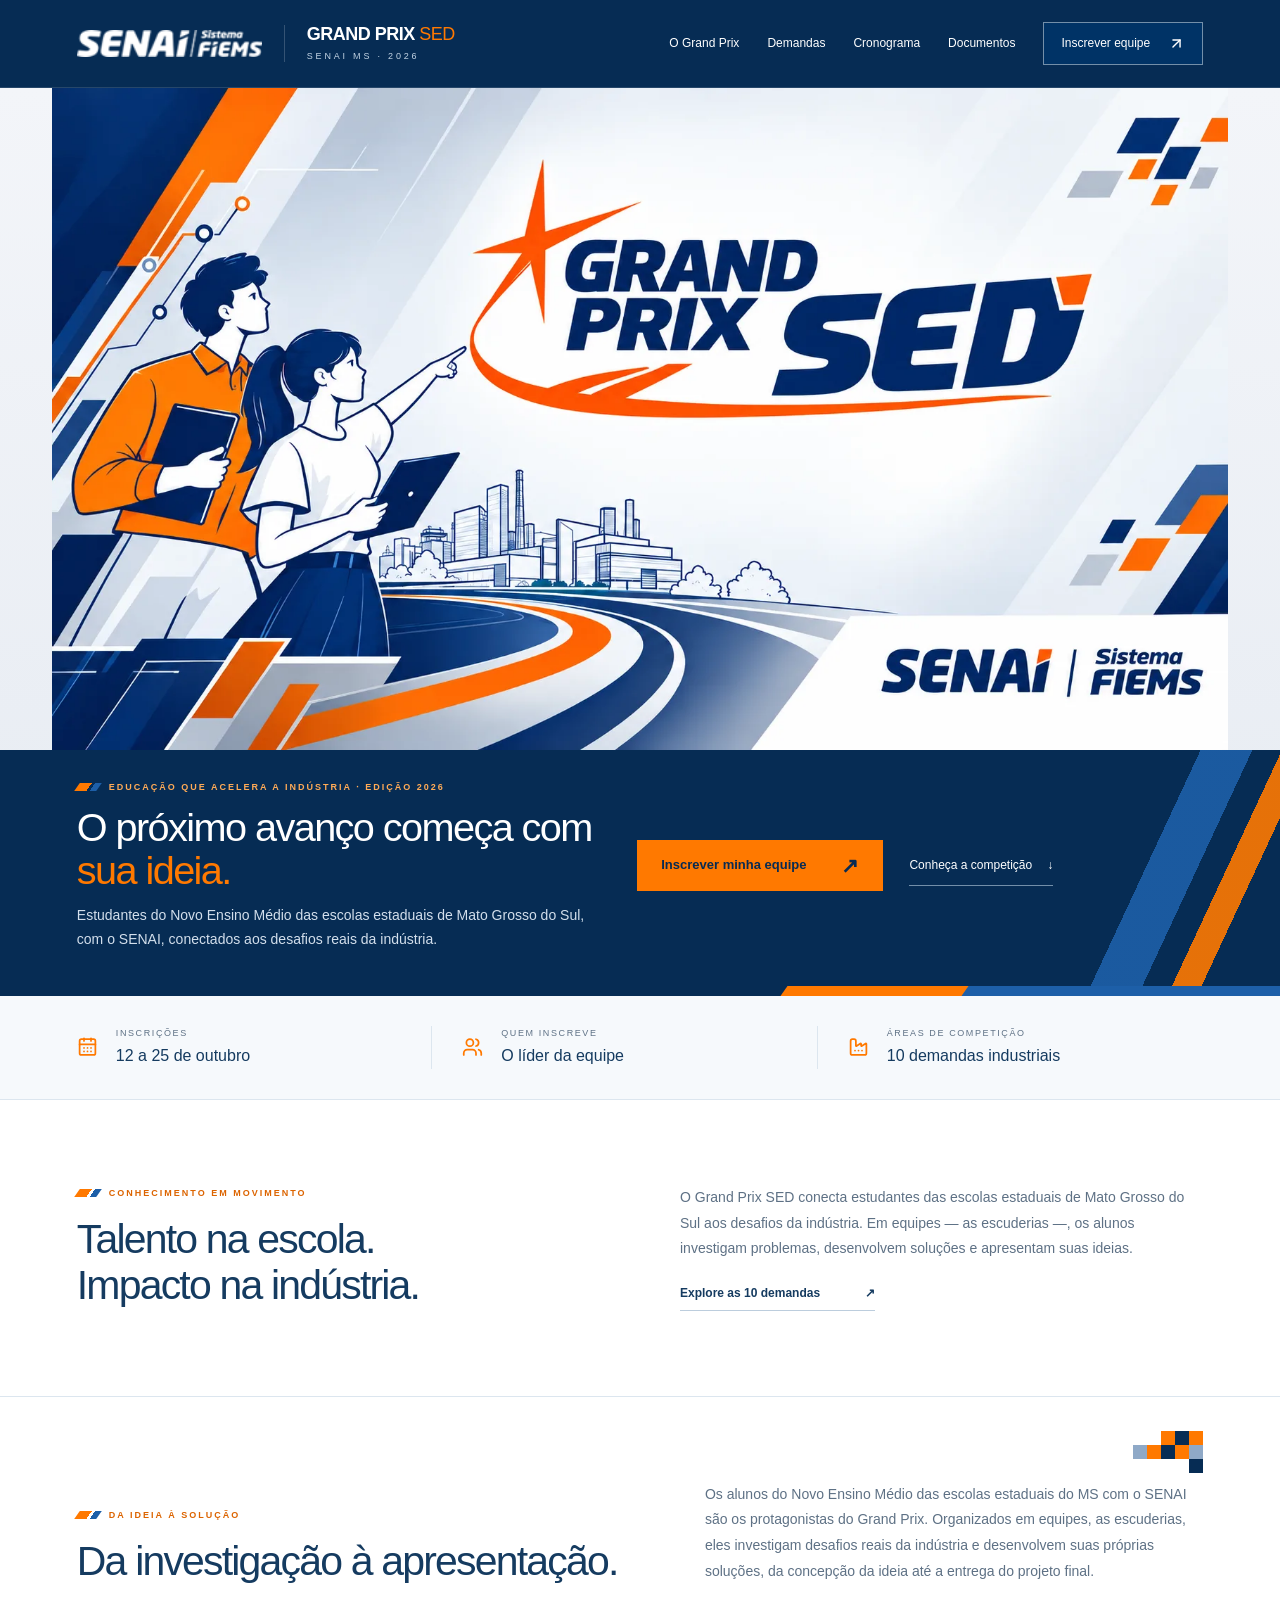
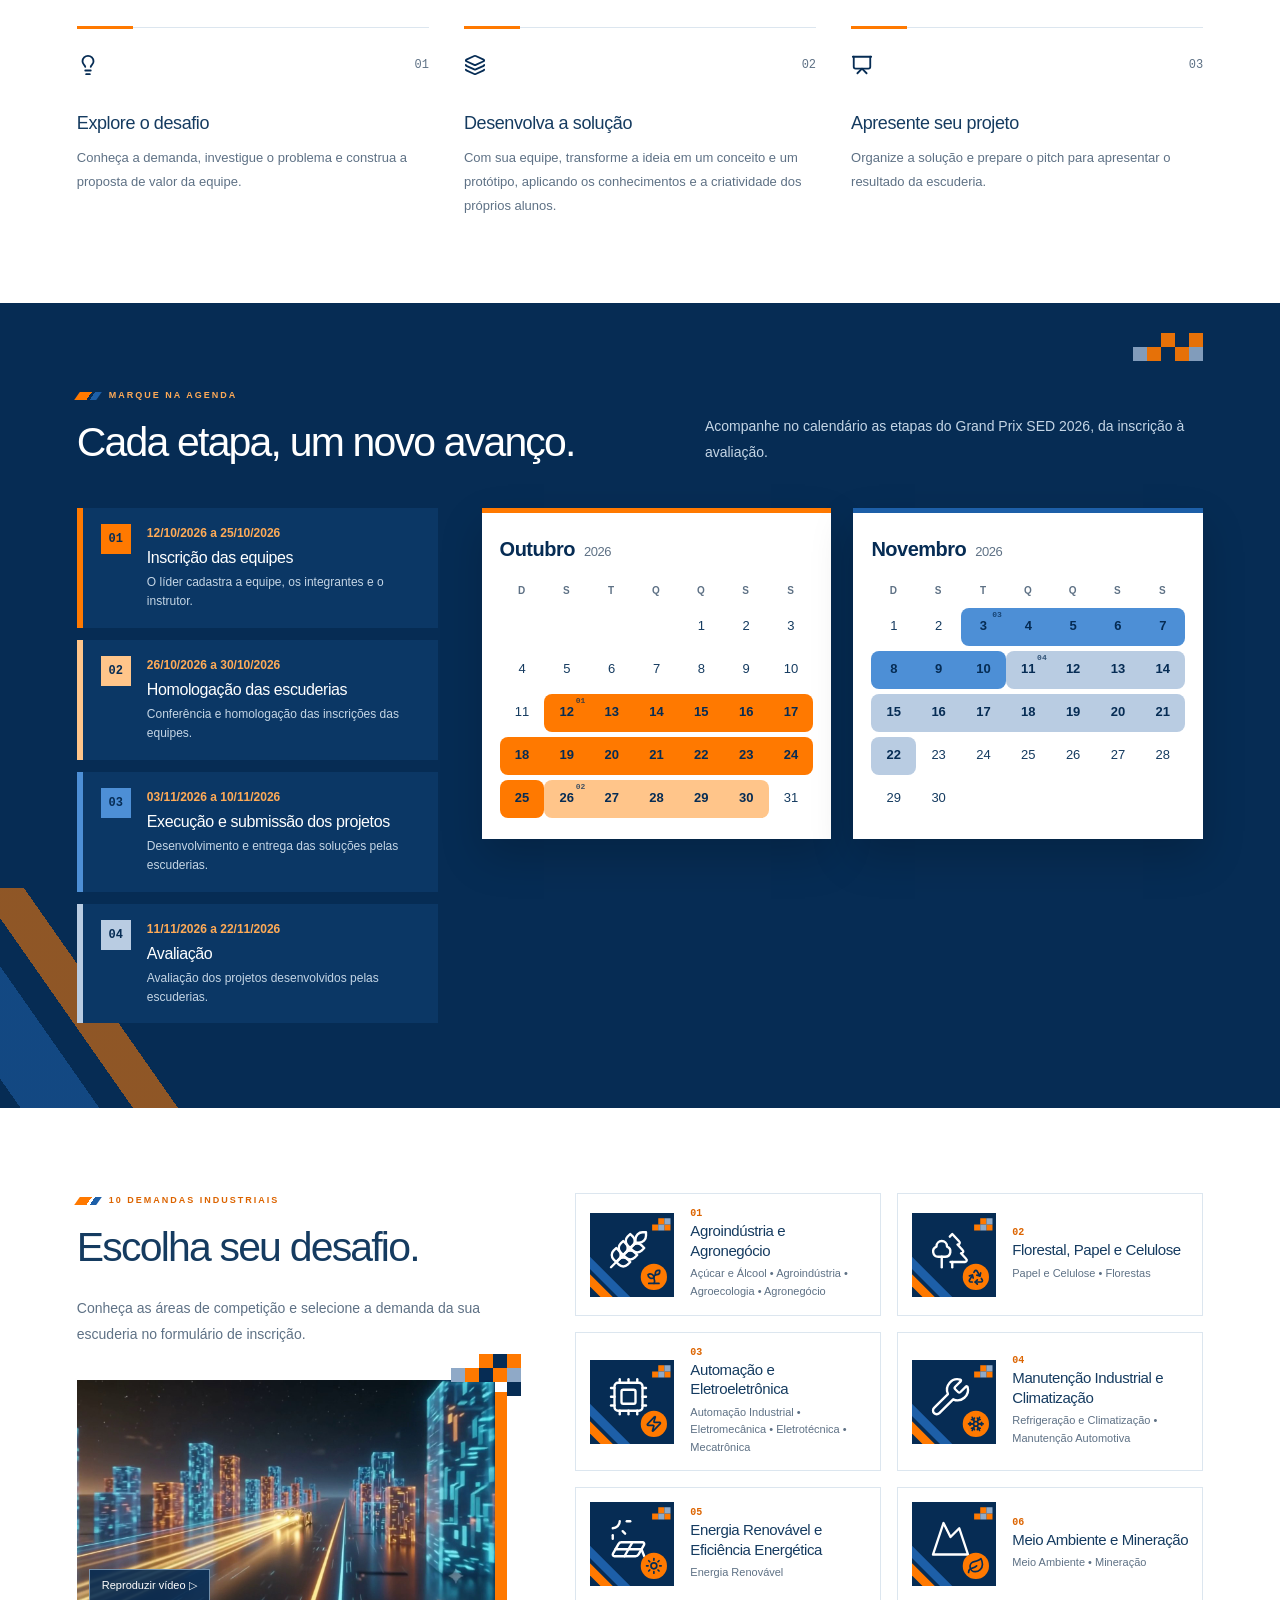
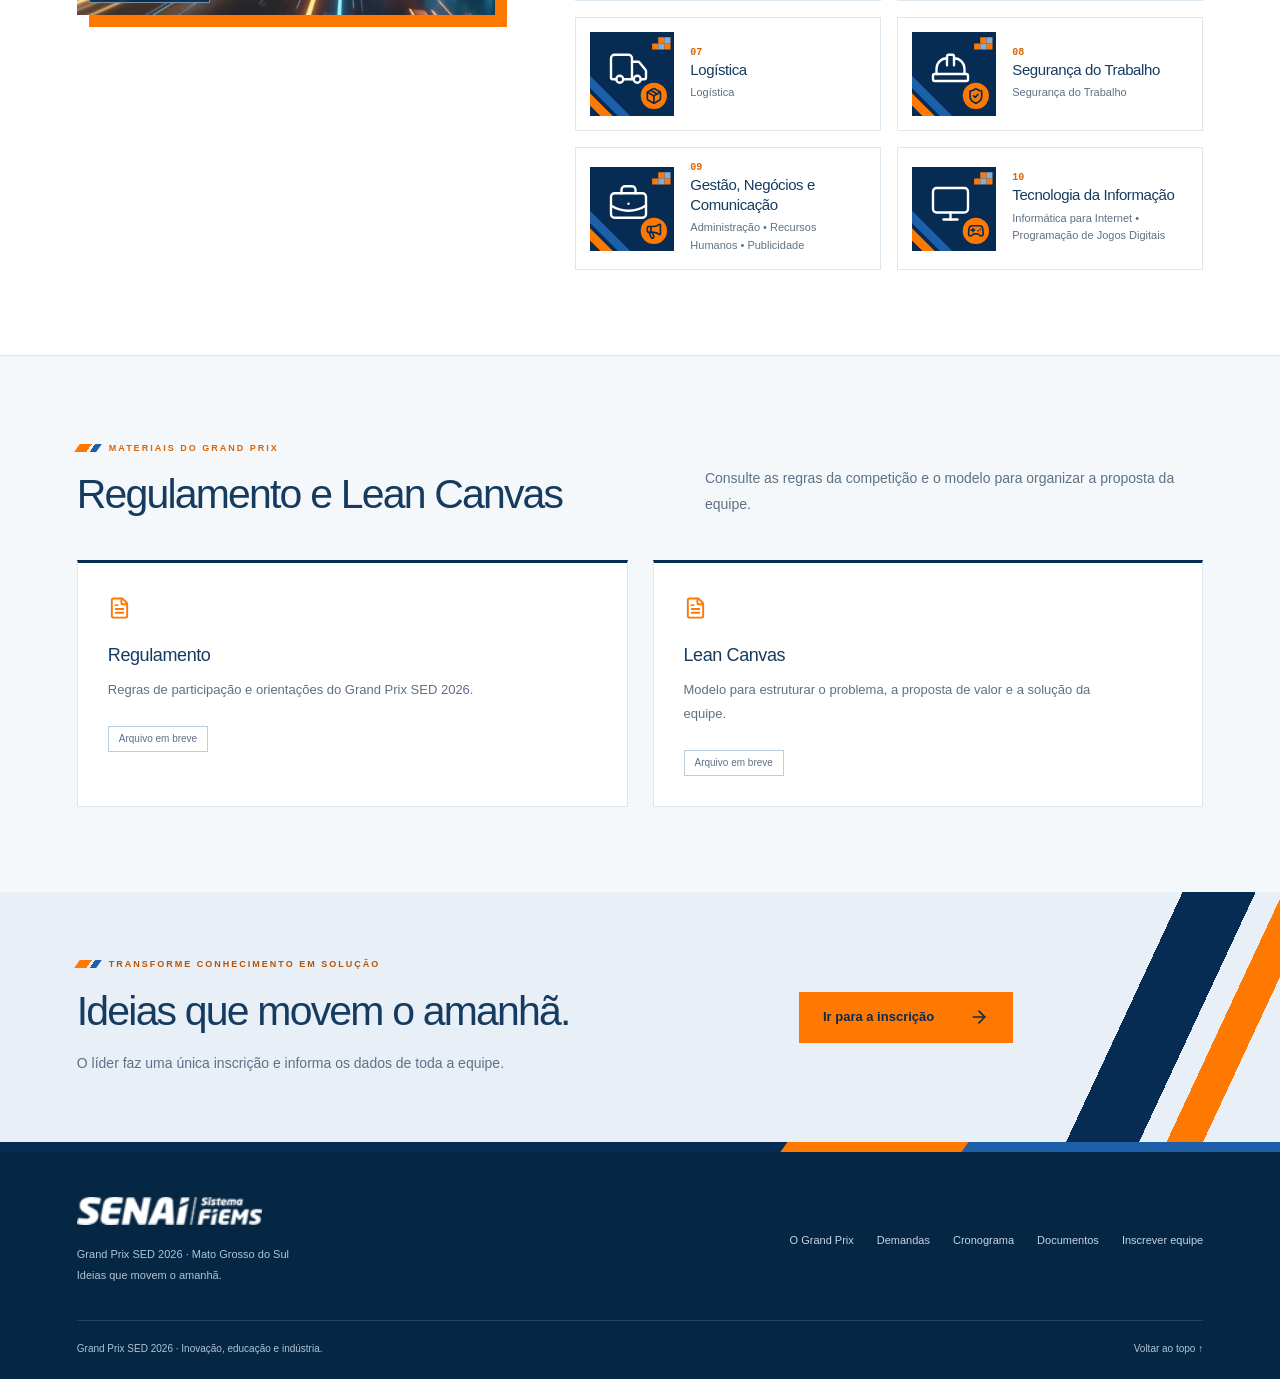
==== index.html @ 40cf5ce8 "Refactor code structure for improved readability and maintainability" ====
<!doctype html>
<html lang="pt-BR"><head><meta charset="utf-8"><meta name="viewport" content="width=device-width,initial-scale=1"><meta name="theme-color" content="#091922"><meta name="description" content="Grand Prix SED 2026: estudantes de Mato Grosso do Sul desenvolvendo soluções para 10 demandas da indústria. Conheça a competição e inscreva sua equipe."><title>Grand Prix SED 2026 | Ideias que movem a indústria</title><link rel="stylesheet" href="home.css"><link rel="icon" href="[data-uri]"></head>
<body id="inicio"><a class="skip-link" href="#conteudo">Pular para o conteúdo</a><header class="header"><div class="header-brands"><a class="institutional-logo" href="https://www.ms.senai.br/" aria-label="SENAI — Sistema FIEMS"><img class="logo-senai" src="assets/logo-senai.png" alt="SENAI — Sistema FIEMS" width="142" height="21"></a><a href="#inicio" class="brand" aria-label="Grand Prix SED — início"><svg xmlns="http://www.w3.org/2000/svg" width="28" height="28" viewBox="0 0 24 24" fill="none" stroke="currentColor" stroke-width="2" stroke-linecap="round" stroke-linejoin="round" class="lucide lucide-flag" aria-hidden="true"><path d="M4 22V4a1 1 0 0 1 .4-.8A6 6 0 0 1 8 2c3 0 5 2 7.333 2q2 0 3.067-.8A1 1 0 0 1 20 4v10a1 1 0 0 1-.4.8A6 6 0 0 1 16 16c-3 0-5-2-8-2a6 6 0 0 0-4 1.528"></path></svg><span>GRAND PRIX <b>SED</b><small>SENAI MS · 2026</small></span></a></div><button class="menu-toggle" type="button" aria-expanded="false" aria-controls="main-nav" hidden>Menu <span aria-hidden="true">☰</span></button><nav id="main-nav" aria-label="Navegação principal"><a class="active" href="#inicio">O Grand Prix</a><a class="desktop" href="#demandas">Demandas</a><a class="desktop" href="#cronograma">Cronograma</a><a class="desktop" href="#documentos">Documentos</a><a class="nav-cta" href="inscricao.html">Inscrever equipe <svg xmlns="http://www.w3.org/2000/svg" width="17" height="17" viewBox="0 0 24 24" fill="none" stroke="currentColor" stroke-width="2" stroke-linecap="round" stroke-linejoin="round" class="lucide lucide-arrow-up-right" aria-hidden="true"><path d="M7 7h10v10"></path><path d="M7 17 17 7"></path></svg></a></nav></header><main id="conteudo"><section class="hero" aria-labelledby="hero-title"><picture class="hero-art"><source type="image/webp" srcset="assets/banner-grand-prix-900.webp 900w, assets/banner-grand-prix.webp 1672w" sizes="100vw"><img src="assets/banner-grand-prix.jpg" width="1672" height="941" fetchpriority="high" alt="Grand Prix SED: dois estudantes apontam para uma pista que leva à indústria. SENAI | Sistema FIEMS."></picture><div class="hero-caption"><div><span class="eyebrow">EDUCAÇÃO QUE ACELERA A INDÚSTRIA · EDIÇÃO 2026</span><h1 id="hero-title">O próximo avanço começa com <em>sua ideia.</em></h1><p>Estudantes do Novo Ensino Médio das escolas estaduais de Mato Grosso do Sul, com o SENAI, conectados aos desafios reais da indústria.</p></div><div class="hero-actions"><a class="cta" href="inscricao.html">Inscrever minha equipe <span aria-hidden="true">↗</span></a><a class="text-link" href="#como-funciona">Conheça a competição <span aria-hidden="true">↓</span></a></div></div></section><div class="identity-stripe" aria-hidden="true"><span></span><span></span><span></span></div><div class="facts"><div><svg xmlns="http://www.w3.org/2000/svg" width="24" height="24" viewBox="0 0 24 24" fill="none" stroke="currentColor" stroke-width="2" stroke-linecap="round" stroke-linejoin="round" class="lucide lucide-calendar-days" aria-hidden="true"><path d="M8 2v3"></path><path d="M16 2v3"></path><rect x="3" y="3" width="18" height="18" rx="2"></rect><path d="M3 9h18"></path><path d="M8 13h.01"></path><path d="M12 13h.01"></path><path d="M16 13h.01"></path><path d="M8 17h.01"></path><path d="M12 17h.01"></path><path d="M16 17h.01"></path></svg><span><small>INSCRIÇÕES</small><strong>12 a 25 de outubro</strong></span></div><div><svg xmlns="http://www.w3.org/2000/svg" width="24" height="24" viewBox="0 0 24 24" fill="none" stroke="currentColor" stroke-width="2" stroke-linecap="round" stroke-linejoin="round" class="lucide lucide-users" aria-hidden="true"><path d="M16 21v-2a4 4 0 0 0-4-4H6a4 4 0 0 0-4 4v2"></path><path d="M16 3.128a4 4 0 0 1 0 7.744"></path><path d="M22 21v-2a4 4 0 0 0-3-3.87"></path><circle cx="9" cy="7" r="4"></circle></svg><span><small>QUEM INSCREVE</small><strong>O líder da equipe</strong></span></div><div><svg xmlns="http://www.w3.org/2000/svg" width="24" height="24" viewBox="0 0 24 24" fill="none" stroke="currentColor" stroke-width="2" stroke-linecap="round" stroke-linejoin="round" class="lucide lucide-factory" aria-hidden="true"><path d="M12 16h.01"></path><path d="M16 16h.01"></path><path d="M3 19a2 2 0 0 0 2 2h14a2 2 0 0 0 2-2V8.5a.5.5 0 0 0-.769-.422l-4.462 2.844A.5.5 0 0 1 15 10.5v-2a.5.5 0 0 0-.769-.422L9.77 10.922A.5.5 0 0 1 9 10.5V5a2 2 0 0 0-2-2H5a2 2 0 0 0-2 2z"></path><path d="M8 16h.01"></path></svg><span><small>ÁREAS DE COMPETIÇÃO</small><strong>10 demandas industriais</strong></span></div></div><section class="school-story" aria-labelledby="escolas-titulo"><div><span class="eyebrow">CONHECIMENTO EM MOVIMENTO</span><h2 id="escolas-titulo">Talento na escola.<br>Impacto na indústria.</h2></div><div><p>O Grand Prix SED conecta estudantes das escolas estaduais de Mato Grosso do Sul aos desafios da indústria. Em equipes — as escuderias —, os alunos investigam problemas, desenvolvem soluções e apresentam suas ideias.</p><a class="inline-link" href="#demandas">Explore as 10 demandas <span aria-hidden="true">↗</span></a></div></section><section class="section" id="como-funciona"><div class="section-heading"><div><span class="eyebrow">DA IDEIA À SOLUÇÃO</span><h2>Da investigação à apresentação.</h2></div><p>Os alunos do Novo Ensino Médio das escolas estaduais do MS com o SENAI são os protagonistas do Grand Prix. Organizados em equipes, as escuderias, eles investigam desafios reais da indústria e desenvolvem suas próprias soluções, da concepção da ideia até a entrega do projeto final.</p></div><div class="steps"><article><div class="step-top"><svg xmlns="http://www.w3.org/2000/svg" width="24" height="24" viewBox="0 0 24 24" fill="none" stroke="currentColor" stroke-width="2" stroke-linecap="round" stroke-linejoin="round" class="lucide lucide-lightbulb" aria-hidden="true"><path d="M15 14c.2-1 .7-1.7 1.5-2.5 1-.9 1.5-2.2 1.5-3.5A6 6 0 0 0 6 8c0 1 .2 2.2 1.5 3.5.7.7 1.3 1.5 1.5 2.5"></path><path d="M9 18h6"></path><path d="M10 22h4"></path></svg><span>01</span></div><h3>Explore o desafio</h3><p>Conheça a demanda, investigue o problema e construa a proposta de valor da equipe.</p></article><article><div class="step-top"><svg xmlns="http://www.w3.org/2000/svg" width="24" height="24" viewBox="0 0 24 24" fill="none" stroke="currentColor" stroke-width="2" stroke-linecap="round" stroke-linejoin="round" class="lucide lucide-layers" aria-hidden="true"><path d="M12.83 2.18a2 2 0 0 0-1.66 0L2.6 6.08a1 1 0 0 0 0 1.83l8.58 3.91a2 2 0 0 0 1.66 0l8.58-3.9a1 1 0 0 0 0-1.83z"></path><path d="M2 12a1 1 0 0 0 .58.91l8.6 3.91a2 2 0 0 0 1.65 0l8.58-3.9A1 1 0 0 0 22 12"></path><path d="M2 17a1 1 0 0 0 .58.91l8.6 3.91a2 2 0 0 0 1.65 0l8.58-3.9A1 1 0 0 0 22 17"></path></svg><span>02</span></div><h3>Desenvolva a solução</h3><p>Com sua equipe, transforme a ideia em um conceito e um protótipo, aplicando os conhecimentos e a criatividade dos próprios alunos.</p></article><article><div class="step-top"><svg xmlns="http://www.w3.org/2000/svg" width="24" height="24" viewBox="0 0 24 24" fill="none" stroke="currentColor" stroke-width="2" stroke-linecap="round" stroke-linejoin="round" class="lucide lucide-presentation" aria-hidden="true"><path d="M2 3h20"></path><path d="M21 3v11a2 2 0 0 1-2 2H5a2 2 0 0 1-2-2V3"></path><path d="m7 21 5-5 5 5"></path></svg><span>03</span></div><h3>Apresente seu projeto</h3><p>Organize a solução e prepare o pitch para apresentar o resultado da escuderia.</p></article></div></section><section class="schedule" id="cronograma"><div class="section-heading"><div><span class="eyebrow">MARQUE NA AGENDA</span><h2>Cada etapa, um novo avanço.</h2></div><p>Acompanhe no calendário as etapas do Grand Prix SED 2026, da inscrição à avaliação.</p></div><div class="calendar-layout"><ol class="stage-list"><li class="s1"><span class="stage-number">01</span><div><span class="date"><time datetime="2026-10-12">12/10/2026</time> a <time datetime="2026-10-25">25/10/2026</time></span><h3>Inscrição das equipes</h3><p>O líder cadastra a equipe, os integrantes e o instrutor.</p></div></li><li class="s2"><span class="stage-number">02</span><div><span class="date"><time datetime="2026-10-26">26/10/2026</time> a <time datetime="2026-10-30">30/10/2026</time></span><h3>Homologação das escuderias</h3><p>Conferência e homologação das inscrições das equipes.</p></div></li><li class="s3"><span class="stage-number">03</span><div><span class="date"><time datetime="2026-11-03">03/11/2026</time> a <time datetime="2026-11-10">10/11/2026</time></span><h3>Execução e submissão dos projetos</h3><p>Desenvolvimento e entrega das soluções pelas escuderias.</p></div></li><li class="s4"><span class="stage-number">04</span><div><span class="date"><time datetime="2026-11-11">11/11/2026</time> a <time datetime="2026-11-22">22/11/2026</time></span><h3>Avaliação</h3><p>Avaliação dos projetos desenvolvidos pelas escuderias.</p></div></li></ol><div class="calendar-months" aria-hidden="true"><figure class="month"><figcaption>Outubro <small>2026</small></figcaption><table><thead><tr><th>D</th><th>S</th><th>T</th><th>Q</th><th>Q</th><th>S</th><th>S</th></tr></thead><tbody><tr><td></td><td></td><td></td><td></td><td><span>1</span></td><td><span>2</span></td><td><span>3</span></td></tr><tr><td><span>4</span></td><td><span>5</span></td><td><span>6</span></td><td><span>7</span></td><td><span>8</span></td><td><span>9</span></td><td><span>10</span></td></tr><tr><td><span>11</span></td><td class="s1 is-start"><span>12</span><i>01</i></td><td class="s1"><span>13</span></td><td class="s1"><span>14</span></td><td class="s1"><span>15</span></td><td class="s1"><span>16</span></td><td class="s1 is-end"><span>17</span></td></tr><tr><td class="s1 is-start"><span>18</span></td><td class="s1"><span>19</span></td><td class="s1"><span>20</span></td><td class="s1"><span>21</span></td><td class="s1"><span>22</span></td><td class="s1"><span>23</span></td><td class="s1 is-end"><span>24</span></td></tr><tr><td class="s1 is-start is-end"><span>25</span></td><td class="s2 is-start"><span>26</span><i>02</i></td><td class="s2"><span>27</span></td><td class="s2"><span>28</span></td><td class="s2"><span>29</span></td><td class="s2 is-end"><span>30</span></td><td><span>31</span></td></tr></tbody></table></figure><figure class="month"><figcaption>Novembro <small>2026</small></figcaption><table><thead><tr><th>D</th><th>S</th><th>T</th><th>Q</th><th>Q</th><th>S</th><th>S</th></tr></thead><tbody><tr><td><span>1</span></td><td><span>2</span></td><td class="s3 is-start"><span>3</span><i>03</i></td><td class="s3"><span>4</span></td><td class="s3"><span>5</span></td><td class="s3"><span>6</span></td><td class="s3 is-end"><span>7</span></td></tr><tr><td class="s3 is-start"><span>8</span></td><td class="s3"><span>9</span></td><td class="s3 is-end"><span>10</span></td><td class="s4 is-start"><span>11</span><i>04</i></td><td class="s4"><span>12</span></td><td class="s4"><span>13</span></td><td class="s4 is-end"><span>14</span></td></tr><tr><td class="s4 is-start"><span>15</span></td><td class="s4"><span>16</span></td><td class="s4"><span>17</span></td><td class="s4"><span>18</span></td><td class="s4"><span>19</span></td><td class="s4"><span>20</span></td><td class="s4 is-end"><span>21</span></td></tr><tr><td class="s4 is-start is-end"><span>22</span></td><td><span>23</span></td><td><span>24</span></td><td><span>25</span></td><td><span>26</span></td><td><span>27</span></td><td><span>28</span></td></tr><tr><td><span>29</span></td><td><span>30</span></td><td></td><td></td><td></td><td></td><td></td></tr></tbody></table></figure></div></div></section><section class="section units demands" id="demandas"><div class="demands-intro"><span class="eyebrow">10 DEMANDAS INDUSTRIAIS</span><h2>Escolha seu desafio.</h2><p>Conheça as áreas de competição e selecione a demanda da sua escuderia no formulário de inscrição.</p><figure class="gp-video"><video id="gp-video" muted loop playsinline preload="none" poster="assets/abertura-poster.jpg" aria-label="Vídeo de abertura do Grand Prix SED 2026, sem áudio"><source data-src="assets/abertura-grand-prix.mp4" type="video/mp4"></video><button id="video-toggle" type="button" hidden>Reproduzir vídeo</button></figure></div><ol><li><svg class="area-art" viewBox="0 0 96 96" aria-hidden="true" focusable="false"><rect width="96" height="96" fill="#062c54"/><path d="M0 50 46 96H32L0 64Z" fill="#1d5fa8"/><path d="M0 70 26 96H12L0 84Z" fill="#ff7900"/><path d="M78 6h7v7h-7zM85 13h7v7h-7zM71 13h7v7h-7z" fill="#ff7900"/><path d="M85 6h7v7h-7zM78 13h7v7h-7z" fill="#8fa9c7"/><g transform="translate(20 18) scale(2)" fill="none" stroke="#fff" stroke-width="1.35" stroke-linecap="round" stroke-linejoin="round"><path d="M2 22 16 8"/><path d="M3.47 12.53 5 11l1.53 1.53a3.5 3.5 0 0 1 0 4.94L5 19l-1.53-1.53a3.5 3.5 0 0 1 0-4.94Z"/><path d="M7.47 8.53 9 7l1.53 1.53a3.5 3.5 0 0 1 0 4.94L9 15l-1.53-1.53a3.5 3.5 0 0 1 0-4.94Z"/><path d="M11.47 4.53 13 3l1.53 1.53a3.5 3.5 0 0 1 0 4.94L13 11l-1.53-1.53a3.5 3.5 0 0 1 0-4.94Z"/><path d="M20 2h2v2a4 4 0 0 1-4 4h-2V6a4 4 0 0 1 4-4Z"/><path d="M11.47 17.47 13 19l-1.53 1.53a3.5 3.5 0 0 1-4.94 0L5 19l1.53-1.53a3.5 3.5 0 0 1 4.94 0Z"/><path d="M15.47 13.47 17 15l-1.53 1.53a3.5 3.5 0 0 1-4.94 0L9 15l1.53-1.53a3.5 3.5 0 0 1 4.94 0Z"/><path d="M19.47 9.47 21 11l-1.53 1.53a3.5 3.5 0 0 1-4.94 0L13 11l1.53-1.53a3.5 3.5 0 0 1 4.94 0Z"/></g><circle cx="73" cy="73" r="15" fill="#ff7900"/><g transform="translate(63 63) scale(.8333)" fill="none" stroke="#062c54" stroke-width="2.3" stroke-linecap="round" stroke-linejoin="round"><path d="M14 9.536V7a4 4 0 0 1 4-4h1.5a.5.5 0 0 1 .5.5V5a4 4 0 0 1-4 4 4 4 0 0 0-4 4c0 2 1 3 1 5a5 5 0 0 1-1 3"/><path d="M4 9a5 5 0 0 1 8 4 5 5 0 0 1-8-4"/><path d="M5 21h14"/></g></svg><div><span class="area-number">01</span><h3>Agroindústria e Agronegócio</h3><p>Açúcar e Álcool • Agroindústria • Agroecologia • Agronegócio</p></div></li><li><svg class="area-art" viewBox="0 0 96 96" aria-hidden="true" focusable="false"><rect width="96" height="96" fill="#062c54"/><path d="M0 50 46 96H32L0 64Z" fill="#1d5fa8"/><path d="M0 70 26 96H12L0 84Z" fill="#ff7900"/><path d="M78 6h7v7h-7zM85 13h7v7h-7zM71 13h7v7h-7z" fill="#ff7900"/><path d="M85 6h7v7h-7zM78 13h7v7h-7z" fill="#8fa9c7"/><g transform="translate(20 18) scale(2)" fill="none" stroke="#fff" stroke-width="1.35" stroke-linecap="round" stroke-linejoin="round"><path d="M10 10v.2A3 3 0 0 1 8.9 16H5a3 3 0 0 1-1-5.8V10a3 3 0 0 1 6 0Z"/><path d="M7 16v6"/><path d="M13 19v3"/><path d="M12 19h8.3a1 1 0 0 0 .7-1.7L18 14h.3a1 1 0 0 0 .7-1.7L16 9h.2a1 1 0 0 0 .8-1.7L13 3l-1.4 1.5"/></g><circle cx="73" cy="73" r="15" fill="#ff7900"/><g transform="translate(63 63) scale(.8333)" fill="none" stroke="#062c54" stroke-width="2.3" stroke-linecap="round" stroke-linejoin="round"><path d="M7 19H4.815a1.83 1.83 0 0 1-1.57-.881 1.785 1.785 0 0 1-.004-1.784L7.196 9.5"/><path d="M11 19h8.203a1.83 1.83 0 0 0 1.556-.89 1.784 1.784 0 0 0 0-1.775l-1.226-2.12"/><path d="m14 16-3 3 3 3"/><path d="M8.293 13.596 7.196 9.5 3.1 10.598"/><path d="m9.344 5.811 1.093-1.892A1.83 1.83 0 0 1 11.985 3a1.784 1.784 0 0 1 1.546.888l3.943 6.843"/><path d="m13.378 9.633 4.096 1.098 1.097-4.096"/></g></svg><div><span class="area-number">02</span><h3>Florestal, Papel e Celulose</h3><p>Papel e Celulose • Florestas</p></div></li><li><svg class="area-art" viewBox="0 0 96 96" aria-hidden="true" focusable="false"><rect width="96" height="96" fill="#062c54"/><path d="M0 50 46 96H32L0 64Z" fill="#1d5fa8"/><path d="M0 70 26 96H12L0 84Z" fill="#ff7900"/><path d="M78 6h7v7h-7zM85 13h7v7h-7zM71 13h7v7h-7z" fill="#ff7900"/><path d="M85 6h7v7h-7zM78 13h7v7h-7z" fill="#8fa9c7"/><g transform="translate(20 18) scale(2)" fill="none" stroke="#fff" stroke-width="1.35" stroke-linecap="round" stroke-linejoin="round"><path d="M12 20v2"/><path d="M12 2v2"/><path d="M17 20v2"/><path d="M17 2v2"/><path d="M2 12h2"/><path d="M2 17h2"/><path d="M2 7h2"/><path d="M20 12h2"/><path d="M20 17h2"/><path d="M20 7h2"/><path d="M7 20v2"/><path d="M7 2v2"/><rect x="4" y="4" width="16" height="16" rx="2"/><rect x="8" y="8" width="8" height="8" rx="1"/></g><circle cx="73" cy="73" r="15" fill="#ff7900"/><g transform="translate(63 63) scale(.8333)" fill="none" stroke="#062c54" stroke-width="2.3" stroke-linecap="round" stroke-linejoin="round"><path d="M4 14a1 1 0 0 1-.78-1.63l9.9-10.2a.5.5 0 0 1 .86.46l-1.92 6.02A1 1 0 0 0 13 10h7a1 1 0 0 1 .78 1.63l-9.9 10.2a.5.5 0 0 1-.86-.46l1.92-6.02A1 1 0 0 0 11 14z"/></g></svg><div><span class="area-number">03</span><h3>Automação e Eletroeletrônica</h3><p>Automação Industrial • Eletromecânica • Eletrotécnica • Mecatrônica</p></div></li><li><svg class="area-art" viewBox="0 0 96 96" aria-hidden="true" focusable="false"><rect width="96" height="96" fill="#062c54"/><path d="M0 50 46 96H32L0 64Z" fill="#1d5fa8"/><path d="M0 70 26 96H12L0 84Z" fill="#ff7900"/><path d="M78 6h7v7h-7zM85 13h7v7h-7zM71 13h7v7h-7z" fill="#ff7900"/><path d="M85 6h7v7h-7zM78 13h7v7h-7z" fill="#8fa9c7"/><g transform="translate(20 18) scale(2)" fill="none" stroke="#fff" stroke-width="1.35" stroke-linecap="round" stroke-linejoin="round"><path d="M14.7 6.3a1 1 0 0 0 0 1.4l1.6 1.6a1 1 0 0 0 1.4 0l3.106-3.105c.32-.322.863-.22.983.218a6 6 0 0 1-8.259 7.057l-7.91 7.91a1 1 0 0 1-2.999-3l7.91-7.91a6 6 0 0 1 7.057-8.259c.438.12.54.662.219.984z"/></g><circle cx="73" cy="73" r="15" fill="#ff7900"/><g transform="translate(63 63) scale(.8333)" fill="none" stroke="#062c54" stroke-width="2.3" stroke-linecap="round" stroke-linejoin="round"><path d="m10 20-1.25-2.5L6 18"/><path d="M10 4 8.75 6.5 6 6"/><path d="m14 20 1.25-2.5L18 18"/><path d="m14 4 1.25 2.5L18 6"/><path d="m17 21-3-6h-4"/><path d="m17 3-3 6 1.5 3"/><path d="M2 12h6.5L10 9"/><path d="m20 10-1.5 2 1.5 2"/><path d="M22 12h-6.5L14 15"/><path d="m4 10 1.5 2L4 14"/><path d="m7 21 3-6-1.5-3"/><path d="m7 3 3 6h4"/></g></svg><div><span class="area-number">04</span><h3>Manutenção Industrial e Climatização</h3><p>Refrigeração e Climatização • Manutenção Automotiva</p></div></li><li><svg class="area-art" viewBox="0 0 96 96" aria-hidden="true" focusable="false"><rect width="96" height="96" fill="#062c54"/><path d="M0 50 46 96H32L0 64Z" fill="#1d5fa8"/><path d="M0 70 26 96H12L0 84Z" fill="#ff7900"/><path d="M78 6h7v7h-7zM85 13h7v7h-7zM71 13h7v7h-7z" fill="#ff7900"/><path d="M85 6h7v7h-7zM78 13h7v7h-7z" fill="#8fa9c7"/><g transform="translate(20 18) scale(2)" fill="none" stroke="#fff" stroke-width="1.35" stroke-linecap="round" stroke-linejoin="round"><path d="M11 2h2"/><path d="m14.28 14-4.56 8"/><path d="m21 22-1.558-4H4.558"/><path d="M3 10v2"/><path d="M6.245 15.04A2 2 0 0 1 8 14h12a1 1 0 0 1 .864 1.505l-3.11 5.457A2 2 0 0 1 16 22H4a1 1 0 0 1-.863-1.506z"/><path d="M7 2a4 4 0 0 1-4 4"/><path d="m8.66 7.66 1.41 1.41"/></g><circle cx="73" cy="73" r="15" fill="#ff7900"/><g transform="translate(63 63) scale(.8333)" fill="none" stroke="#062c54" stroke-width="2.3" stroke-linecap="round" stroke-linejoin="round"><circle cx="12" cy="12" r="4"/><path d="M12 2v2"/><path d="M12 20v2"/><path d="m4.93 4.93 1.41 1.41"/><path d="m17.66 17.66 1.41 1.41"/><path d="M2 12h2"/><path d="M20 12h2"/><path d="m6.34 17.66-1.41 1.41"/><path d="m19.07 4.93-1.41 1.41"/></g></svg><div><span class="area-number">05</span><h3>Energia Renovável e Eficiência Energética</h3><p>Energia Renovável</p></div></li><li><svg class="area-art" viewBox="0 0 96 96" aria-hidden="true" focusable="false"><rect width="96" height="96" fill="#062c54"/><path d="M0 50 46 96H32L0 64Z" fill="#1d5fa8"/><path d="M0 70 26 96H12L0 84Z" fill="#ff7900"/><path d="M78 6h7v7h-7zM85 13h7v7h-7zM71 13h7v7h-7z" fill="#ff7900"/><path d="M85 6h7v7h-7zM78 13h7v7h-7z" fill="#8fa9c7"/><g transform="translate(20 18) scale(2)" fill="none" stroke="#fff" stroke-width="1.35" stroke-linecap="round" stroke-linejoin="round"><path d="m8 3 4 8 5-5 5 15H2L8 3z"/></g><circle cx="73" cy="73" r="15" fill="#ff7900"/><g transform="translate(63 63) scale(.8333)" fill="none" stroke="#062c54" stroke-width="2.3" stroke-linecap="round" stroke-linejoin="round"><path d="M11 20A7 7 0 0 1 9.8 6.1C15.5 5 17 4.48 19 2c1 2 2 4.18 2 8 0 5.5-4.78 10-10 10Z"/><path d="M2 21c0-3 1.85-5.36 5.08-6C9.5 14.52 12 13 13 12"/></g></svg><div><span class="area-number">06</span><h3>Meio Ambiente e Mineração</h3><p>Meio Ambiente • Mineração</p></div></li><li><svg class="area-art" viewBox="0 0 96 96" aria-hidden="true" focusable="false"><rect width="96" height="96" fill="#062c54"/><path d="M0 50 46 96H32L0 64Z" fill="#1d5fa8"/><path d="M0 70 26 96H12L0 84Z" fill="#ff7900"/><path d="M78 6h7v7h-7zM85 13h7v7h-7zM71 13h7v7h-7z" fill="#ff7900"/><path d="M85 6h7v7h-7zM78 13h7v7h-7z" fill="#8fa9c7"/><g transform="translate(20 18) scale(2)" fill="none" stroke="#fff" stroke-width="1.35" stroke-linecap="round" stroke-linejoin="round"><path d="M14 18V6a2 2 0 0 0-2-2H4a2 2 0 0 0-2 2v11a1 1 0 0 0 1 1h2"/><path d="M15 18H9"/><path d="M19 18h2a1 1 0 0 0 1-1v-3.65a1 1 0 0 0-.22-.624l-3.48-4.35A1 1 0 0 0 17.52 8H14"/><circle cx="17" cy="18" r="2"/><circle cx="7" cy="18" r="2"/></g><circle cx="73" cy="73" r="15" fill="#ff7900"/><g transform="translate(63 63) scale(.8333)" fill="none" stroke="#062c54" stroke-width="2.3" stroke-linecap="round" stroke-linejoin="round"><path d="M11 21.73a2 2 0 0 0 2 0l7-4A2 2 0 0 0 21 16V8a2 2 0 0 0-1-1.73l-7-4a2 2 0 0 0-2 0l-7 4A2 2 0 0 0 3 8v8a2 2 0 0 0 1 1.73z"/><path d="M12 22V12"/><polyline points="3.29 7 12 12 20.71 7"/><path d="m7.5 4.27 9 5.15"/></g></svg><div><span class="area-number">07</span><h3>Logística</h3><p>Logística</p></div></li><li><svg class="area-art" viewBox="0 0 96 96" aria-hidden="true" focusable="false"><rect width="96" height="96" fill="#062c54"/><path d="M0 50 46 96H32L0 64Z" fill="#1d5fa8"/><path d="M0 70 26 96H12L0 84Z" fill="#ff7900"/><path d="M78 6h7v7h-7zM85 13h7v7h-7zM71 13h7v7h-7z" fill="#ff7900"/><path d="M85 6h7v7h-7zM78 13h7v7h-7z" fill="#8fa9c7"/><g transform="translate(20 18) scale(2)" fill="none" stroke="#fff" stroke-width="1.35" stroke-linecap="round" stroke-linejoin="round"><path d="M10 10V5a1 1 0 0 1 1-1h2a1 1 0 0 1 1 1v5"/><path d="M14 6a6 6 0 0 1 6 6v3"/><path d="M4 15v-3a6 6 0 0 1 6-6"/><rect x="2" y="15" width="20" height="4" rx="1"/></g><circle cx="73" cy="73" r="15" fill="#ff7900"/><g transform="translate(63 63) scale(.8333)" fill="none" stroke="#062c54" stroke-width="2.3" stroke-linecap="round" stroke-linejoin="round"><path d="M20 13c0 5-3.5 7.5-7.66 8.95a1 1 0 0 1-.67-.01C7.5 20.5 4 18 4 13V6a1 1 0 0 1 1-1c2 0 4.5-1.2 6.24-2.72a1.17 1.17 0 0 1 1.52 0C14.51 3.81 17 5 19 5a1 1 0 0 1 1 1z"/><path d="m9 12 2 2 4-4"/></g></svg><div><span class="area-number">08</span><h3>Segurança do Trabalho</h3><p>Segurança do Trabalho</p></div></li><li><svg class="area-art" viewBox="0 0 96 96" aria-hidden="true" focusable="false"><rect width="96" height="96" fill="#062c54"/><path d="M0 50 46 96H32L0 64Z" fill="#1d5fa8"/><path d="M0 70 26 96H12L0 84Z" fill="#ff7900"/><path d="M78 6h7v7h-7zM85 13h7v7h-7zM71 13h7v7h-7z" fill="#ff7900"/><path d="M85 6h7v7h-7zM78 13h7v7h-7z" fill="#8fa9c7"/><g transform="translate(20 18) scale(2)" fill="none" stroke="#fff" stroke-width="1.35" stroke-linecap="round" stroke-linejoin="round"><path d="M12 12h.01"/><path d="M16 6V4a2 2 0 0 0-2-2h-4a2 2 0 0 0-2 2v2"/><path d="M22 13a18.15 18.15 0 0 1-20 0"/><rect width="20" height="14" x="2" y="6" rx="2"/></g><circle cx="73" cy="73" r="15" fill="#ff7900"/><g transform="translate(63 63) scale(.8333)" fill="none" stroke="#062c54" stroke-width="2.3" stroke-linecap="round" stroke-linejoin="round"><path d="M11 6a13 13 0 0 0 8.4-2.8A1 1 0 0 1 21 4v12a1 1 0 0 1-1.6.8A13 13 0 0 0 11 14H5a2 2 0 0 1-2-2V8a2 2 0 0 1 2-2z"/><path d="M6 14a12 12 0 0 0 2.4 7.2 2 2 0 0 0 3.2-2.4A8 8 0 0 1 10 14"/><path d="M8 6v8"/></g></svg><div><span class="area-number">09</span><h3>Gestão, Negócios e Comunicação</h3><p>Administração • Recursos Humanos • Publicidade</p></div></li><li><svg class="area-art" viewBox="0 0 96 96" aria-hidden="true" focusable="false"><rect width="96" height="96" fill="#062c54"/><path d="M0 50 46 96H32L0 64Z" fill="#1d5fa8"/><path d="M0 70 26 96H12L0 84Z" fill="#ff7900"/><path d="M78 6h7v7h-7zM85 13h7v7h-7zM71 13h7v7h-7z" fill="#ff7900"/><path d="M85 6h7v7h-7zM78 13h7v7h-7z" fill="#8fa9c7"/><g transform="translate(20 18) scale(2)" fill="none" stroke="#fff" stroke-width="1.35" stroke-linecap="round" stroke-linejoin="round"><rect width="20" height="14" x="2" y="3" rx="2"/><line x1="8" x2="16" y1="21" y2="21"/><line x1="12" x2="12" y1="17" y2="21"/></g><circle cx="73" cy="73" r="15" fill="#ff7900"/><g transform="translate(63 63) scale(.8333)" fill="none" stroke="#062c54" stroke-width="2.3" stroke-linecap="round" stroke-linejoin="round"><line x1="6" x2="10" y1="11" y2="11"/><line x1="8" x2="8" y1="9" y2="13"/><line x1="15" x2="15.01" y1="12" y2="12"/><line x1="18" x2="18.01" y1="10" y2="10"/><path d="M17.32 5H6.68a4 4 0 0 0-3.978 3.59c-.006.052-.01.101-.017.152C2.604 9.416 2 14.456 2 16a3 3 0 0 0 3 3c1 0 1.5-.5 2-1l1.414-1.414A2 2 0 0 1 9.828 16h4.344a2 2 0 0 1 1.414.586L17 18c.5.5 1 1 2 1a3 3 0 0 0 3-3c0-1.545-.604-6.584-.685-7.258-.007-.05-.011-.1-.017-.151A4 4 0 0 0 17.32 5z"/></g></svg><div><span class="area-number">10</span><h3>Tecnologia da Informação</h3><p>Informática para Internet • Programação de Jogos Digitais</p></div></li></ol></section><section class="section documents" id="documentos"><div class="section-heading"><div><span class="eyebrow">MATERIAIS DO GRAND PRIX</span><h2>Regulamento e Lean Canvas</h2></div><p>Consulte as regras da competição e o modelo para organizar a proposta da equipe.</p></div><div class="document-grid"><article><svg xmlns="http://www.w3.org/2000/svg" width="30" height="30" viewBox="0 0 24 24" fill="none" stroke="currentColor" stroke-width="2" stroke-linecap="round" stroke-linejoin="round" class="lucide lucide-file-text" aria-hidden="true"><path d="M6 22a2 2 0 0 1-2-2V4a2 2 0 0 1 2-2h8a2.4 2.4 0 0 1 1.704.706l3.588 3.588A2.4 2.4 0 0 1 20 8v12a2 2 0 0 1-2 2z"></path><path d="M14 2v5a1 1 0 0 0 1 1h5"></path><path d="M10 9H8"></path><path d="M16 13H8"></path><path d="M16 17H8"></path></svg><h3>Regulamento</h3><p>Regras de participação e orientações do Grand Prix SED 2026.</p><span class="document-status">Arquivo em breve</span></article><article><svg xmlns="http://www.w3.org/2000/svg" width="30" height="30" viewBox="0 0 24 24" fill="none" stroke="currentColor" stroke-width="2" stroke-linecap="round" stroke-linejoin="round" class="lucide lucide-file-text" aria-hidden="true"><path d="M6 22a2 2 0 0 1-2-2V4a2 2 0 0 1 2-2h8a2.4 2.4 0 0 1 1.704.706l3.588 3.588A2.4 2.4 0 0 1 20 8v12a2 2 0 0 1-2 2z"></path><path d="M14 2v5a1 1 0 0 0 1 1h5"></path><path d="M10 9H8"></path><path d="M16 13H8"></path><path d="M16 17H8"></path></svg><h3>Lean Canvas</h3><p>Modelo para estruturar o problema, a proposta de valor e a solução da equipe.</p><span class="document-status">Arquivo em breve</span></article></div></section><section class="closing"><div><span class="eyebrow">TRANSFORME CONHECIMENTO EM SOLUÇÃO</span><h2>Ideias que movem o amanhã.</h2><p>O líder faz uma única inscrição e informa os dados de toda a equipe.</p></div><a class="cta" href="inscricao.html">Ir para a inscrição <svg xmlns="http://www.w3.org/2000/svg" width="20" height="20" viewBox="0 0 24 24" fill="none" stroke="currentColor" stroke-width="2" stroke-linecap="round" stroke-linejoin="round" class="lucide lucide-arrow-right" aria-hidden="true"><path d="M5 12h14"></path><path d="m12 5 7 7-7 7"></path></svg></a></section></main><div class="identity-stripe" aria-hidden="true"><span></span><span></span><span></span></div><footer class="site-footer"><div class="footer-main"><div class="footer-brand"><a class="institutional-logo" href="https://www.ms.senai.br/" aria-label="SENAI — Sistema FIEMS"><img class="logo-senai" src="assets/logo-senai.png" alt="SENAI — Sistema FIEMS" width="142" height="21"></a><p>Grand Prix SED 2026 &middot; Mato Grosso do Sul<br>Ideias que movem o amanh&atilde;.</p></div><nav class="footer-nav" aria-label="Navega&ccedil;&atilde;o do rodap&eacute;"><a href="index.html#inicio">O Grand Prix</a><a href="index.html#demandas">Demandas</a><a href="index.html#cronograma">Cronograma</a><a href="index.html#documentos">Documentos</a><a href="inscricao.html">Inscrever equipe</a></nav></div><div class="footer-bottom"><small>Grand Prix SED 2026 &middot; Inova&ccedil;&atilde;o, educa&ccedil;&atilde;o e ind&uacute;stria.</small><a href="#inicio">Voltar ao topo &uarr;</a></div></footer><script src="home.js" defer></script></body></html>
---- home.css ----
/* Página inicial: paleta e grafismos do folder (azul-marinho, laranja, faixas diagonais e bandeira quadriculada). */
:root{--ink:#153b60;--muted:#5e7185;--paper:#ffffff;--line:#dce6ef;--dark:#062c54;--blue:#1d5fa8;--steel:#8fa9c7;--mist:#eef2f7;--highlight:#ffab57;--accent:#ff7900;--pad:clamp(22px,6vw,100px);
  --checker:url("data:image/svg+xml,%3Csvg xmlns='http://www.w3.org/2000/svg' width='84' height='42'%3E%3Cpath d='M42 0h14v14H42zM56 14h14v14H56zM28 14h14v14H28zM70 0h14v14H70z' fill='%23ff7900'/%3E%3Cpath d='M56 0h14v14H56zM42 14h14v14H42zM70 28h14v14H70z' fill='%23062c54'/%3E%3Cpath d='M14 14h14v14H14zM70 14h14v14H70z' fill='%238fa9c7'/%3E%3C/svg%3E")}
*{box-sizing:border-box}html{scroll-behavior:smooth;scroll-padding-top:100px}body{margin:0;font-family:Arial,Helvetica,sans-serif;color:var(--ink);background:var(--paper);line-height:1.6}h1,h2,h3,p,figure{margin:0}a{color:inherit;text-decoration:none}button{font:inherit;cursor:pointer}svg{flex-shrink:0;vertical-align:middle}button,a{-webkit-tap-highlight-color:transparent}a:focus-visible,button:focus-visible{outline:3px solid #ff7900;outline-offset:6px}[hidden]{display:none!important}.skip-link{position:fixed;top:12px;left:20px;z-index:200;background:white;padding:12px 20px;transform:translateY(-200%)}.skip-link:focus{transform:none}

/* Cabeçalho */
.header{height:88px;position:sticky;top:0;z-index:30;display:flex;align-items:center;justify-content:space-between;gap:24px;padding:0 var(--pad);background:var(--dark);color:#ffffff;border-bottom:1px solid #ffffff21}.brand{display:flex;align-items:center;gap:12px;line-height:1.1;letter-spacing:-.5px;font-size:18px;font-weight:700;white-space:nowrap}.brand b{font-weight:400;color:var(--accent)}.brand small{display:block;font-size:9px;font-weight:400;letter-spacing:2.8px;margin-top:7px;color:#c4d5e5}.header nav{display:flex;align-items:center;gap:28px;font-size:12px}.header nav>a{transition:color .2s}.header nav>a:hover{color:var(--highlight)}.nav-cta{display:flex;gap:18px;align-items:center;padding:11px 17px;border:1px solid #738fa9;background:#003366;color:#fff}.header nav .nav-cta:hover{background:#14477b;color:#fff}.menu-toggle{background:transparent;color:white;border:1px solid #738fa9;padding:8px 12px}
.header-brands{display:flex;align-items:center;gap:22px;min-width:0}.institutional-logo{display:inline-flex;align-items:center;justify-content:center;flex-shrink:0}.institutional-logo .logo-senai{display:block;width:185px;height:auto}.header-brands .brand{border-left:1px solid #ffffff30;padding-left:22px}.header-brands .brand>svg{display:none}.footer-brand .institutional-logo{margin-bottom:4px}

/* Banner do folder */
.hero{background:linear-gradient(180deg,#f3f5f9,#e6ebf2);color:#fff}.hero-art{display:block}.hero-art img{display:block;width:100%;max-width:calc((100svh - 88px - 150px) * 1672 / 941);min-width:min(100%,720px);height:auto;margin:0 auto}
.hero-caption{position:relative;overflow:hidden;display:flex;align-items:center;justify-content:space-between;gap:40px;padding:30px var(--pad) 34px;background:var(--dark)}.hero-caption:before{content:"";position:absolute;right:-40px;top:0;bottom:0;width:260px;background:linear-gradient(115deg,transparent 0 38%,var(--blue) 38% 52%,transparent 52% 60%,var(--accent) 60% 68%,transparent 68%);opacity:.9;pointer-events:none}.hero-caption>*{position:relative}
.hero-caption .eyebrow{color:var(--highlight);margin-bottom:12px}h1{font-size:clamp(28px,3.1vw,46px);line-height:1.08;letter-spacing:-.04em;font-weight:500;max-width:760px}h1 em{font-style:normal;color:var(--accent)}.hero-caption p{margin-top:12px;max-width:620px;font-size:14px;line-height:1.7;color:#d3dfec}.hero-actions{display:flex;align-items:center;gap:26px;flex-shrink:0;margin-right:150px}
.cta{display:inline-flex;align-items:center;justify-content:space-between;gap:35px;background:var(--accent);color:#082b52;padding:15px 24px;font-size:13px;font-weight:700;transition:background .2s;white-space:nowrap}.cta:hover{background:#ff9a35}.cta>span{font-size:21px;line-height:1}.text-link{display:inline-flex;gap:15px;font-size:12px;border-bottom:1px solid #738fa9;padding:10px 0;white-space:nowrap}.text-link:hover{color:var(--highlight)}

/* Faixa da identidade visual */
.identity-stripe{display:flex;height:10px;overflow:hidden;background:var(--dark)}.identity-stripe span{flex:1;transform:skewX(-35deg);margin:0 -6px}.identity-stripe span:nth-child(1){flex:5;background:var(--dark)}.identity-stripe span:nth-child(2){flex:1.2;background:var(--accent)}.identity-stripe span:nth-child(3){flex:2;background:var(--blue)}

.facts{display:grid;grid-template-columns:repeat(3,1fr);padding:30px var(--pad);border-bottom:1px solid var(--line);gap:30px;background:#f6f9fc}.facts>div{display:flex;align-items:center;gap:18px;border-right:1px solid #dce6ef}.facts>div:last-child{border:0}.facts svg{width:21px;color:var(--accent)}.facts small{display:block;font-size:9px;letter-spacing:1.6px;color:var(--muted)}.facts strong{display:block;font-size:16px;font-weight:500;margin-top:3px}

/* Seções */
.school-story,.section,.schedule{position:relative;padding:85px var(--pad)}.school-story{display:grid;grid-template-columns:1fr 1fr;gap:80px;align-items:center;border-bottom:1px solid var(--line)}
.eyebrow{display:flex;align-items:center;gap:10px;font-size:9px;letter-spacing:2px;font-weight:700;color:#dc6400;margin-bottom:17px}.eyebrow:before{content:"";width:22px;height:8px;flex-shrink:0;background:linear-gradient(90deg,var(--accent) 0 55%,transparent 55% 70%,var(--blue) 70%);transform:skewX(-35deg)}
h2{font-size:clamp(29px,3.2vw,46px);line-height:1.12;font-weight:500;letter-spacing:-1.8px}p{color:var(--muted);font-size:14px;line-height:1.85}.school-story p{max-width:530px}.inline-link{display:inline-flex;gap:45px;margin-top:22px;padding-bottom:6px;border-bottom:1px solid #bccddd;font-size:12px;font-weight:700}.inline-link:hover{color:#b95200;border-color:#b95200}
.section-heading{display:grid;grid-template-columns:1.1fr 1fr;gap:80px;align-items:end;margin-bottom:42px}.section-heading>p{max-width:540px}
#como-funciona:after{content:"";position:absolute;top:34px;right:var(--pad);width:84px;height:42px;background:var(--checker)}
.steps{display:grid;grid-template-columns:repeat(3,1fr);gap:35px}.steps article{position:relative;padding:25px 0 0;border-top:1px solid #dce6ef}.steps article:before{content:"";position:absolute;top:-2px;left:0;width:56px;height:3px;background:var(--accent)}.step-top{display:flex;align-items:center;justify-content:space-between;margin-bottom:34px}.step-top svg{width:22px;color:var(--dark)}.step-top span{font-size:12px;color:#5e7185;font-family:monospace}h3{font-size:18px;line-height:1.4;font-weight:500;letter-spacing:-.4px;margin-bottom:10px}.steps p{font-size:13px;max-width:350px}

/* Cronograma em calendário */
.schedule{overflow:hidden;background:var(--dark);color:#fff}.schedule:before{content:"";position:absolute;left:-120px;bottom:-40px;width:380px;height:260px;background:linear-gradient(55deg,transparent 0 30%,var(--blue) 30% 44%,transparent 44% 50%,var(--accent) 50% 58%,transparent 58%);opacity:.55;pointer-events:none}.schedule:after{content:"";position:absolute;top:30px;right:var(--pad);width:84px;height:42px;background:var(--checker);opacity:.9}.schedule>*{position:relative}.schedule .eyebrow{color:var(--highlight)}.schedule p{color:#c4d5e5}
.calendar-layout{display:grid;grid-template-columns:minmax(260px,.8fr) 1.6fr;gap:44px;align-items:start}
.stage-list{list-style:none;margin:0;padding:0;display:grid;gap:12px}.stage-list li{display:flex;gap:16px;padding:16px 18px;background:#0b3765;border-left:6px solid var(--c)}.stage-number{display:grid;place-items:center;width:30px;height:30px;flex-shrink:0;background:var(--c);color:var(--on);font:700 12px monospace}.stage-list .date{display:block;font-size:12px;font-weight:700;color:var(--highlight);margin-bottom:4px}.stage-list h3{font-size:16px;margin-bottom:4px}.stage-list p{font-size:12px;line-height:1.6}
.s1{--c:#ff7900;--on:#062c54}.s2{--c:#ffc58a;--on:#062c54}.s3{--c:#4d8fd6;--on:#062c54}.s4{--c:#b9cce2;--on:#062c54}
.calendar-months{display:grid;grid-template-columns:1fr 1fr;gap:22px}.month{background:#fff;color:var(--ink);padding:20px 18px 16px;box-shadow:0 18px 40px #0000002e;border-top:5px solid var(--accent)}.month:nth-child(2){border-top-color:var(--blue)}.month figcaption{font-size:20px;font-weight:700;letter-spacing:-.5px;margin-bottom:12px;color:var(--dark)}.month figcaption small{font-weight:400;color:var(--muted);font-size:13px;margin-left:4px}
.month table{width:100%;border-collapse:separate;border-spacing:0 5px;table-layout:fixed}.month th{font-size:10px;letter-spacing:1px;color:var(--muted);font-weight:700;padding-bottom:4px}.month td{position:relative;height:38px;text-align:center;font-size:13px;padding:0}.month td span{position:relative;z-index:1}.month td[class]{background:var(--c);color:var(--on);font-weight:700}.month td.is-start{border-radius:8px 0 0 8px}.month td.is-end{border-radius:0 8px 8px 0}.month td.is-start.is-end{border-radius:8px}.month td i{position:absolute;top:2px;right:4px;font:700 8px monospace;font-style:normal;opacity:.75}

/* Demandas com vídeo e ilustrações */
.demands{display:grid;grid-template-columns:.8fr 1.2fr;gap:80px;align-items:start}.demands-intro{position:sticky;top:120px}.demands-intro>p{margin-top:25px;max-width:420px}
.gp-video{position:relative;margin-top:32px;background:var(--dark);box-shadow:12px 12px 0 var(--accent)}.gp-video:before{content:"";position:absolute;right:-26px;top:-26px;width:84px;height:42px;background:var(--checker);z-index:1}.gp-video video{display:block;width:100%;aspect-ratio:16/9;object-fit:cover;background:var(--dark)}.gp-video button{position:absolute;left:12px;bottom:12px;z-index:2;background:#062c54e0;border:1px solid #738fa9;color:#fff;padding:7px 12px;font-size:11px}.gp-video button:hover{background:var(--dark)}
.demands ol{list-style:none;padding:0;margin:0;display:grid;grid-template-columns:1fr 1fr;gap:16px}.demands li{display:flex;gap:16px;align-items:center;padding:14px;border:1px solid var(--line);background:#fff;transition:border-color .2s,transform .2s}.demands li:hover{border-color:var(--accent);transform:translateY(-2px)}.area-art{width:84px;height:84px;flex-shrink:0}.area-number{display:block;font:700 10px monospace;color:#dc6400;margin-bottom:2px}.demands h3{font-size:15px;line-height:1.3;margin:0 0 5px}.demands li p{font-size:11px;line-height:1.6}

.documents{border-top:1px solid var(--line);background:#f5f8fb}.document-grid{display:grid;grid-template-columns:1fr 1fr;gap:25px}.document-grid article{padding:30px;border:1px solid #dce6ef;border-top:3px solid var(--dark);position:relative;background:#fff}.document-grid svg{color:var(--accent);width:23px;margin-bottom:20px}.document-grid p{font-size:13px;max-width:430px}.document-status{display:inline-block;margin-top:24px;border:1px solid #bccddd;padding:4px 10px;font-size:10px;color:#5e7185}
.closing{position:relative;overflow:hidden;display:flex;justify-content:space-between;align-items:center;gap:35px;padding:65px var(--pad);background:#e8eff7}.closing:before{content:"";position:absolute;right:-60px;top:0;bottom:0;width:340px;background:linear-gradient(115deg,transparent 0 40%,var(--dark) 40% 56%,transparent 56% 62%,var(--accent) 62% 70%,transparent 70%);pointer-events:none}.closing>*{position:relative}.closing .eyebrow{color:#b95300}.closing p{margin-top:17px;color:#5e7185}.closing .cta{margin-right:190px}

/* Rodapé */
.site-footer{background:#062744;padding:45px var(--pad) 22px;color:#ffffff}.footer-main{display:flex;justify-content:space-between;gap:40px;padding-bottom:35px}.footer-brand p{font-size:11px;color:#afc3d7;margin-top:12px}.footer-nav{display:flex;gap:23px;align-items:center;font-size:11px;color:#c4d5e5}.footer-nav a:hover,.footer-bottom a:hover{color:#ffaf66}.footer-bottom{display:flex;justify-content:space-between;gap:20px;border-top:1px solid #ffffff20;padding-top:20px;font-size:10px;color:#afc3d7}.footer-bottom small{font-size:10px}

@media(min-width:1700px){:root{--pad:max(100px,calc((100vw - 1480px)/2))}}
@media(min-width:901px) and (max-width:1200px){.header{padding-left:24px;padding-right:24px;gap:15px}.header-brands{gap:14px}.header-brands .brand{padding-left:14px;font-size:15px}.header .institutional-logo .logo-senai{width:145px}.header nav{gap:13px;font-size:11px}}
@media(max-width:1200px){.calendar-layout{grid-template-columns:1fr}.stage-list{grid-template-columns:1fr 1fr}.demands ol{grid-template-columns:1fr}.hero-actions{margin-right:60px}}
@media(max-width:1050px){.section-heading,.school-story,.demands{gap:40px}.footer-nav{flex-wrap:wrap;max-width:280px;gap:15px}.facts strong{font-size:14px}.hero-caption{flex-direction:column;align-items:flex-start;gap:22px}.hero-actions{margin-right:0}}
@media(max-width:900px){
 .header{height:auto;min-height:76px;flex-wrap:wrap;padding-top:17px;padding-bottom:17px;gap:15px;column-gap:10px}.brand{font-size:16px}.header nav{width:100%;flex-wrap:wrap;padding:16px 0 2px;border-top:1px solid #ffffff25;gap:19px;font-size:12px}.menu-toggle{font-size:11px;padding:7px 9px}.menu-toggle:not([hidden]){display:block;margin-left:auto}.header.menu-ready nav:not(.is-open){display:none}
 .header-brands{gap:13px}.header .institutional-logo .logo-senai{width:128px}.header-brands .brand{padding-left:13px;font-size:12px}.header-brands .brand small{font-size:7px;letter-spacing:1px}
 .hero-art img{max-width:100%;min-width:0}.hero-caption{padding-top:24px;padding-bottom:28px}.hero-caption:before{width:150px;right:-50px}h1{font-size:clamp(26px,7vw,40px)}.hero-caption p{font-size:13px}.hero-actions{flex-wrap:wrap;gap:10px 22px}.hero-actions .cta{padding:12px 20px}
 .facts{grid-template-columns:1fr;padding-top:5px;padding-bottom:5px;gap:0}.facts>div{border:0;border-bottom:1px solid #dce6ef;padding:9px 0}.facts>div:last-child{border:0}.facts strong{font-size:14px}
 .school-story,.section,.schedule{padding-top:55px;padding-bottom:55px}.school-story,.section-heading,.demands{grid-template-columns:1fr;gap:25px}.section-heading{margin-bottom:30px}h2{letter-spacing:-1px}#como-funciona:after,.schedule:after{top:18px;transform:scale(.7);transform-origin:right top}
 .steps{grid-template-columns:1fr;gap:30px}.step-top{margin-bottom:19px}.steps p{max-width:none}
 .stage-list{grid-template-columns:1fr}.calendar-months{grid-template-columns:1fr}
 .demands-intro{position:static}.demands-intro>p{max-width:none;margin-top:17px}.gp-video{margin-right:12px}.gp-video:before{right:-12px;transform:scale(.7);transform-origin:right top}
 .document-grid{grid-template-columns:1fr}.closing{align-items:flex-start;flex-direction:column;padding-top:50px;padding-bottom:50px}.closing:before{width:200px;right:-80px;opacity:.6}.closing .cta{margin-right:0}
 .footer-main{flex-direction:column;gap:24px}.footer-nav{max-width:100%;gap:16px 23px}.footer-bottom{flex-direction:column;gap:10px}
}
@media(max-width:420px){.header{padding-left:16px;padding-right:16px}.header-brands{gap:9px}.header-brands .brand{padding-left:9px;font-size:10px}.header .institutional-logo .logo-senai{width:105px}.header-brands .brand small{font-size:6px;letter-spacing:.5px}.menu-toggle{font-size:10px;padding:7px}.hero-actions .cta{width:100%}.month{padding:16px 10px 12px}.month td{height:34px;font-size:12px}.area-art{width:64px;height:64px}.demands li{gap:12px;padding:12px}}
@media(prefers-reduced-motion:reduce){html{scroll-behavior:auto}*,*:before,*:after{transition:none!important}}
@media(max-width:900px){.closing:before{opacity:.3}}
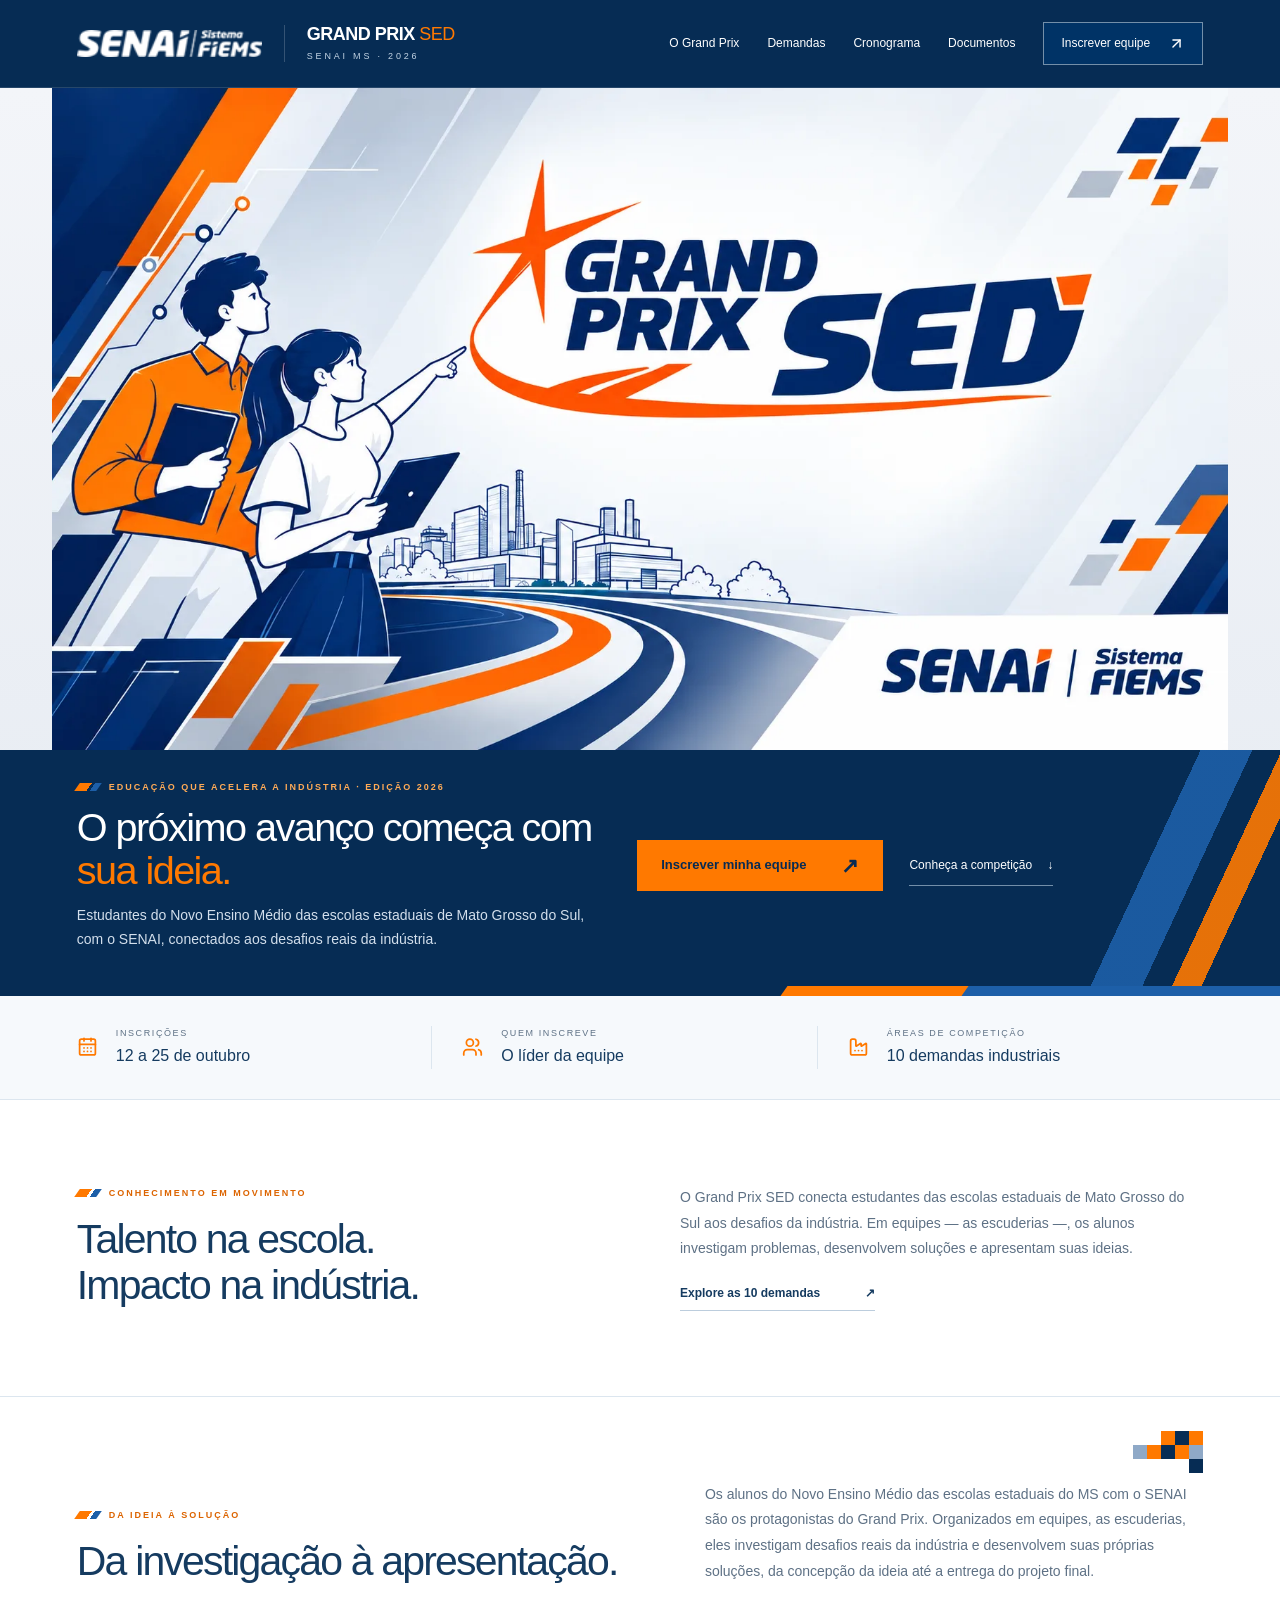
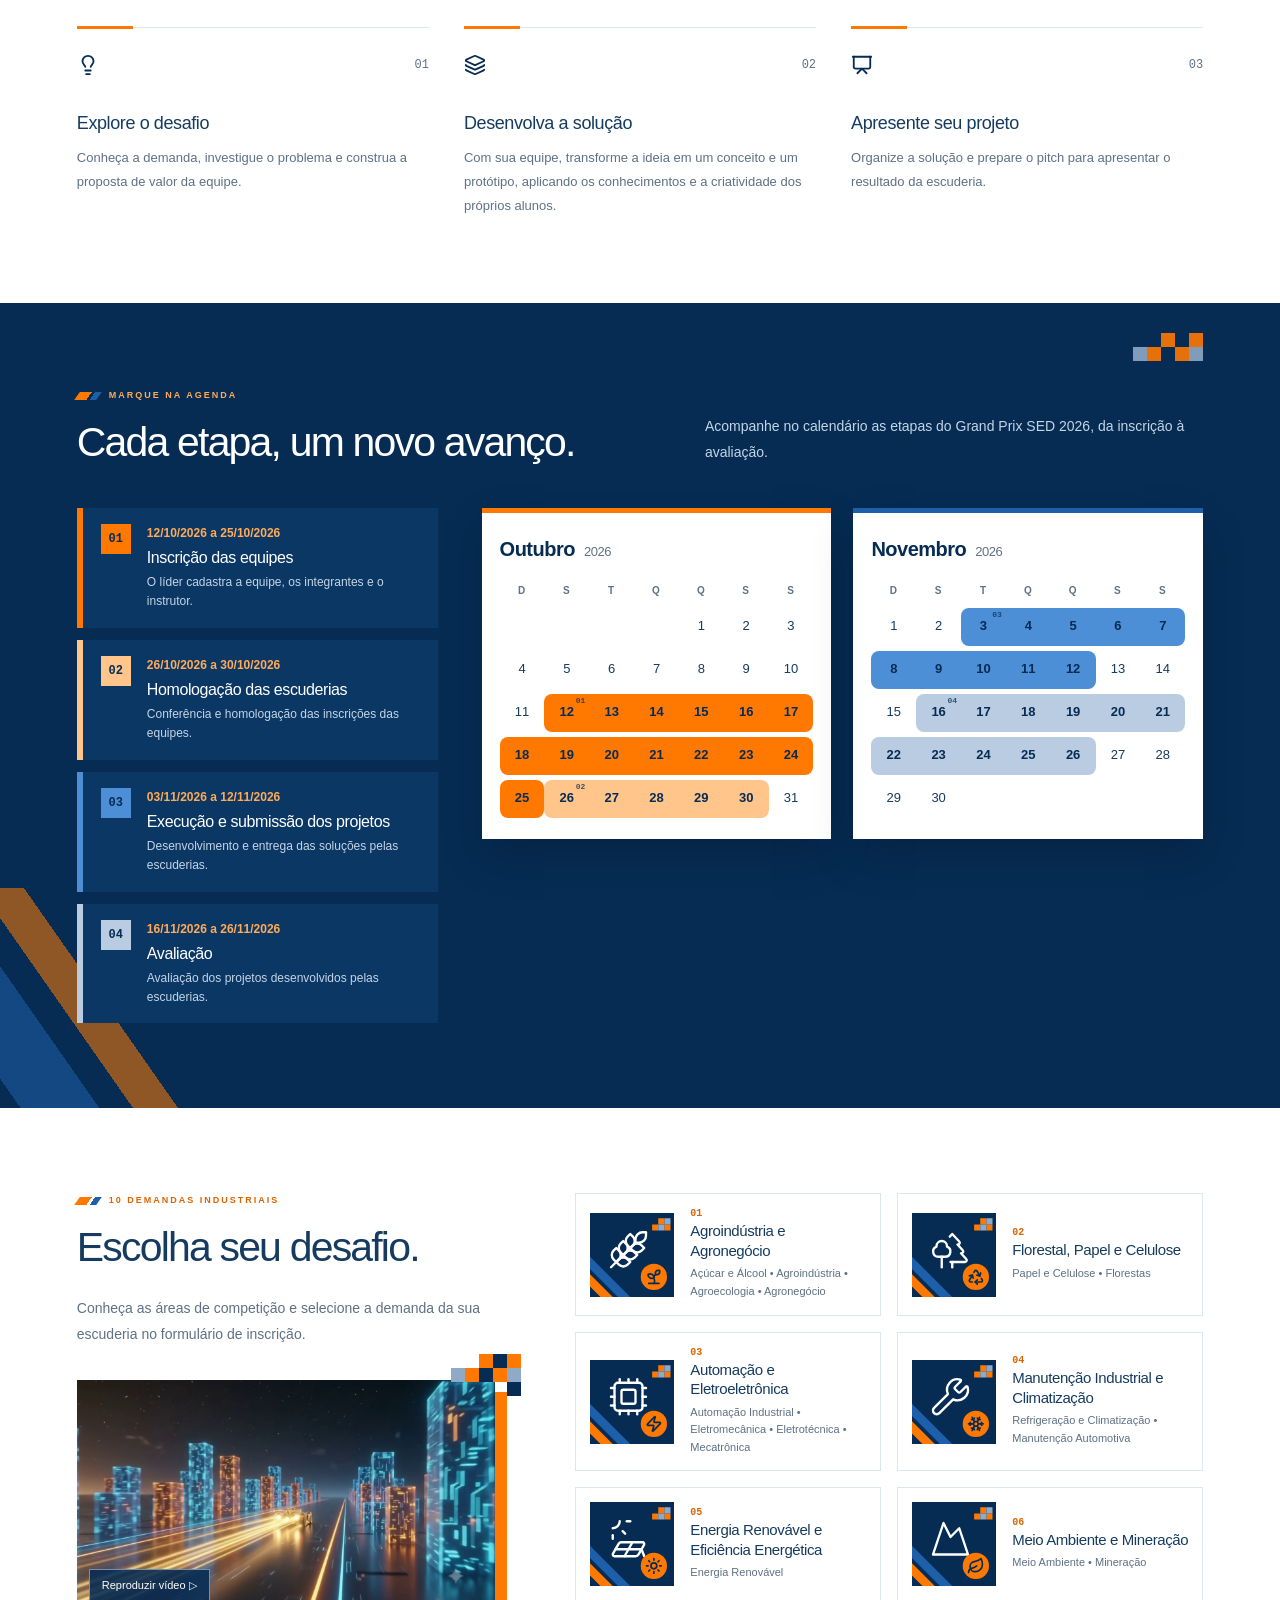
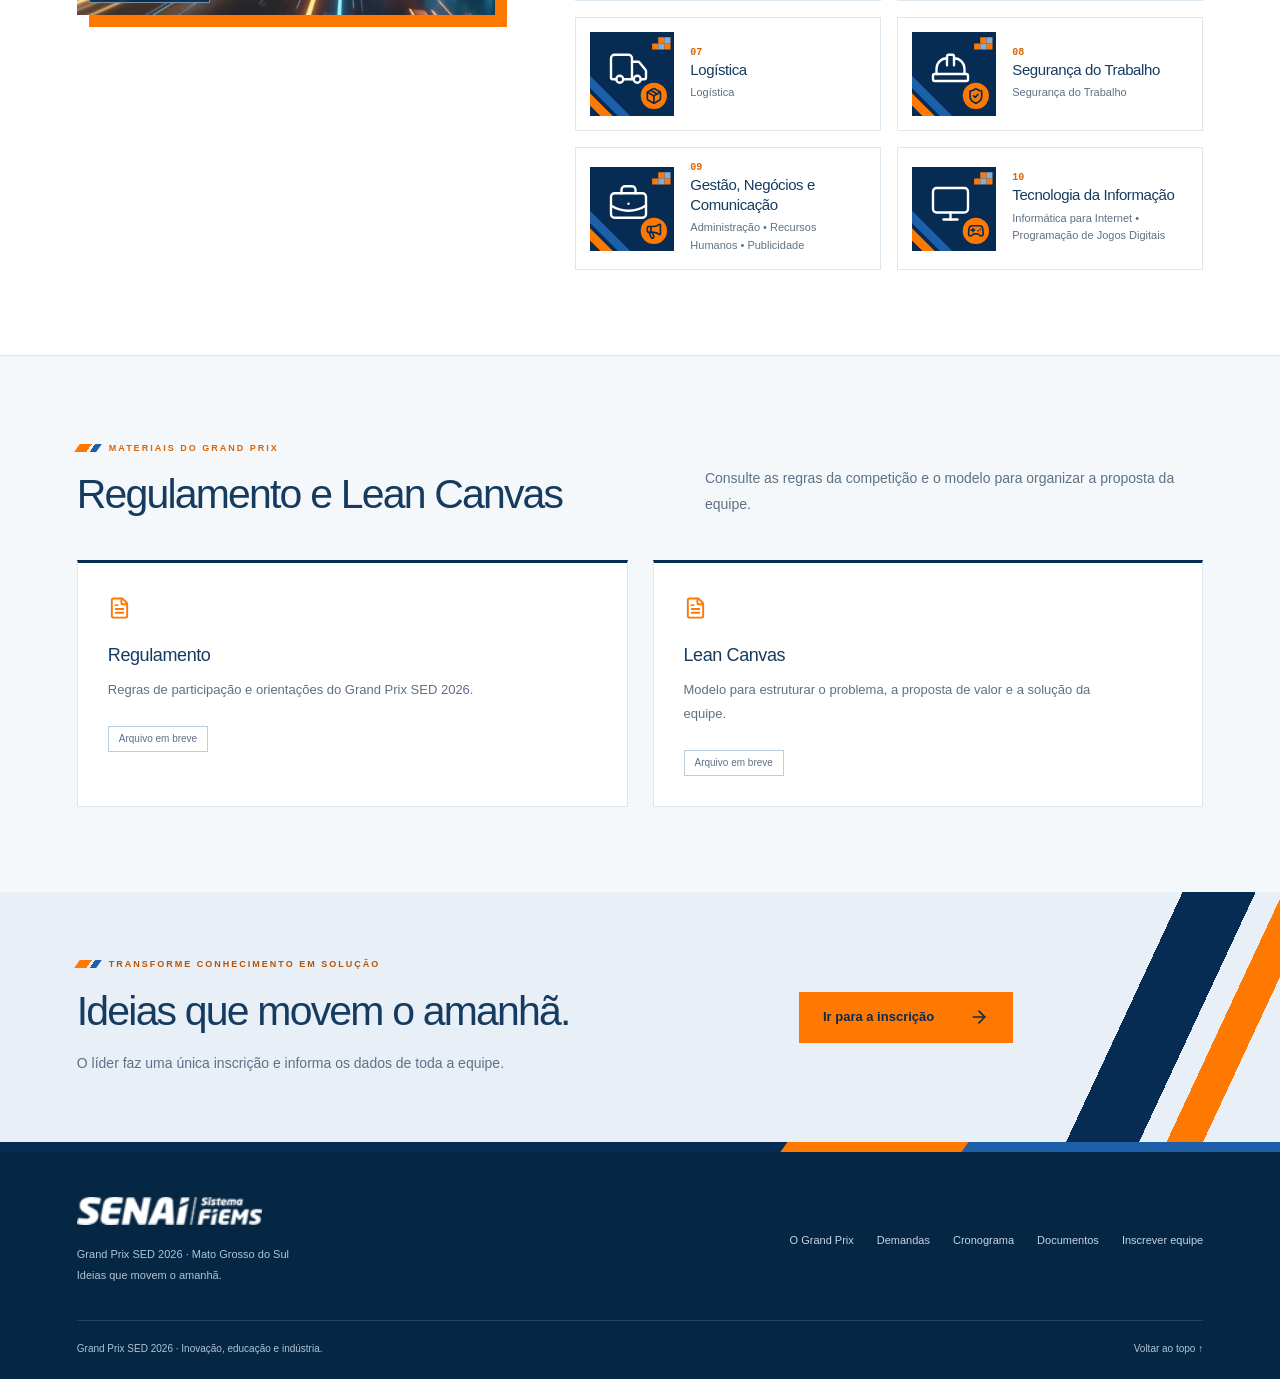
==== commit c7230a99: "Implement feature X to enhance user experience and optimize performance" ====
--- a/index.html
+++ b/index.html
@@ -1,3 +1,3 @@
 <!doctype html>
 <html lang="pt-BR"><head><meta charset="utf-8"><meta name="viewport" content="width=device-width,initial-scale=1"><meta name="theme-color" content="#091922"><meta name="description" content="Grand Prix SED 2026: estudantes de Mato Grosso do Sul desenvolvendo soluções para 10 demandas da indústria. Conheça a competição e inscreva sua equipe."><title>Grand Prix SED 2026 | Ideias que movem a indústria</title><link rel="stylesheet" href="home.css"><link rel="icon" href="[data-uri]"></head>
-<body id="inicio"><a class="skip-link" href="#conteudo">Pular para o conteúdo</a><header class="header"><div class="header-brands"><a class="institutional-logo" href="https://www.ms.senai.br/" aria-label="SENAI — Sistema FIEMS"><img class="logo-senai" src="assets/logo-senai.png" alt="SENAI — Sistema FIEMS" width="142" height="21"></a><a href="#inicio" class="brand" aria-label="Grand Prix SED — início"><svg xmlns="http://www.w3.org/2000/svg" width="28" height="28" viewBox="0 0 24 24" fill="none" stroke="currentColor" stroke-width="2" stroke-linecap="round" stroke-linejoin="round" class="lucide lucide-flag" aria-hidden="true"><path d="M4 22V4a1 1 0 0 1 .4-.8A6 6 0 0 1 8 2c3 0 5 2 7.333 2q2 0 3.067-.8A1 1 0 0 1 20 4v10a1 1 0 0 1-.4.8A6 6 0 0 1 16 16c-3 0-5-2-8-2a6 6 0 0 0-4 1.528"></path></svg><span>GRAND PRIX <b>SED</b><small>SENAI MS · 2026</small></span></a></div><button class="menu-toggle" type="button" aria-expanded="false" aria-controls="main-nav" hidden>Menu <span aria-hidden="true">☰</span></button><nav id="main-nav" aria-label="Navegação principal"><a class="active" href="#inicio">O Grand Prix</a><a class="desktop" href="#demandas">Demandas</a><a class="desktop" href="#cronograma">Cronograma</a><a class="desktop" href="#documentos">Documentos</a><a class="nav-cta" href="inscricao.html">Inscrever equipe <svg xmlns="http://www.w3.org/2000/svg" width="17" height="17" viewBox="0 0 24 24" fill="none" stroke="currentColor" stroke-width="2" stroke-linecap="round" stroke-linejoin="round" class="lucide lucide-arrow-up-right" aria-hidden="true"><path d="M7 7h10v10"></path><path d="M7 17 17 7"></path></svg></a></nav></header><main id="conteudo"><section class="hero" aria-labelledby="hero-title"><picture class="hero-art"><source type="image/webp" srcset="assets/banner-grand-prix-900.webp 900w, assets/banner-grand-prix.webp 1672w" sizes="100vw"><img src="assets/banner-grand-prix.jpg" width="1672" height="941" fetchpriority="high" alt="Grand Prix SED: dois estudantes apontam para uma pista que leva à indústria. SENAI | Sistema FIEMS."></picture><div class="hero-caption"><div><span class="eyebrow">EDUCAÇÃO QUE ACELERA A INDÚSTRIA · EDIÇÃO 2026</span><h1 id="hero-title">O próximo avanço começa com <em>sua ideia.</em></h1><p>Estudantes do Novo Ensino Médio das escolas estaduais de Mato Grosso do Sul, com o SENAI, conectados aos desafios reais da indústria.</p></div><div class="hero-actions"><a class="cta" href="inscricao.html">Inscrever minha equipe <span aria-hidden="true">↗</span></a><a class="text-link" href="#como-funciona">Conheça a competição <span aria-hidden="true">↓</span></a></div></div></section><div class="identity-stripe" aria-hidden="true"><span></span><span></span><span></span></div><div class="facts"><div><svg xmlns="http://www.w3.org/2000/svg" width="24" height="24" viewBox="0 0 24 24" fill="none" stroke="currentColor" stroke-width="2" stroke-linecap="round" stroke-linejoin="round" class="lucide lucide-calendar-days" aria-hidden="true"><path d="M8 2v3"></path><path d="M16 2v3"></path><rect x="3" y="3" width="18" height="18" rx="2"></rect><path d="M3 9h18"></path><path d="M8 13h.01"></path><path d="M12 13h.01"></path><path d="M16 13h.01"></path><path d="M8 17h.01"></path><path d="M12 17h.01"></path><path d="M16 17h.01"></path></svg><span><small>INSCRIÇÕES</small><strong>12 a 25 de outubro</strong></span></div><div><svg xmlns="http://www.w3.org/2000/svg" width="24" height="24" viewBox="0 0 24 24" fill="none" stroke="currentColor" stroke-width="2" stroke-linecap="round" stroke-linejoin="round" class="lucide lucide-users" aria-hidden="true"><path d="M16 21v-2a4 4 0 0 0-4-4H6a4 4 0 0 0-4 4v2"></path><path d="M16 3.128a4 4 0 0 1 0 7.744"></path><path d="M22 21v-2a4 4 0 0 0-3-3.87"></path><circle cx="9" cy="7" r="4"></circle></svg><span><small>QUEM INSCREVE</small><strong>O líder da equipe</strong></span></div><div><svg xmlns="http://www.w3.org/2000/svg" width="24" height="24" viewBox="0 0 24 24" fill="none" stroke="currentColor" stroke-width="2" stroke-linecap="round" stroke-linejoin="round" class="lucide lucide-factory" aria-hidden="true"><path d="M12 16h.01"></path><path d="M16 16h.01"></path><path d="M3 19a2 2 0 0 0 2 2h14a2 2 0 0 0 2-2V8.5a.5.5 0 0 0-.769-.422l-4.462 2.844A.5.5 0 0 1 15 10.5v-2a.5.5 0 0 0-.769-.422L9.77 10.922A.5.5 0 0 1 9 10.5V5a2 2 0 0 0-2-2H5a2 2 0 0 0-2 2z"></path><path d="M8 16h.01"></path></svg><span><small>ÁREAS DE COMPETIÇÃO</small><strong>10 demandas industriais</strong></span></div></div><section class="school-story" aria-labelledby="escolas-titulo"><div><span class="eyebrow">CONHECIMENTO EM MOVIMENTO</span><h2 id="escolas-titulo">Talento na escola.<br>Impacto na indústria.</h2></div><div><p>O Grand Prix SED conecta estudantes das escolas estaduais de Mato Grosso do Sul aos desafios da indústria. Em equipes — as escuderias —, os alunos investigam problemas, desenvolvem soluções e apresentam suas ideias.</p><a class="inline-link" href="#demandas">Explore as 10 demandas <span aria-hidden="true">↗</span></a></div></section><section class="section" id="como-funciona"><div class="section-heading"><div><span class="eyebrow">DA IDEIA À SOLUÇÃO</span><h2>Da investigação à apresentação.</h2></div><p>Os alunos do Novo Ensino Médio das escolas estaduais do MS com o SENAI são os protagonistas do Grand Prix. Organizados em equipes, as escuderias, eles investigam desafios reais da indústria e desenvolvem suas próprias soluções, da concepção da ideia até a entrega do projeto final.</p></div><div class="steps"><article><div class="step-top"><svg xmlns="http://www.w3.org/2000/svg" width="24" height="24" viewBox="0 0 24 24" fill="none" stroke="currentColor" stroke-width="2" stroke-linecap="round" stroke-linejoin="round" class="lucide lucide-lightbulb" aria-hidden="true"><path d="M15 14c.2-1 .7-1.7 1.5-2.5 1-.9 1.5-2.2 1.5-3.5A6 6 0 0 0 6 8c0 1 .2 2.2 1.5 3.5.7.7 1.3 1.5 1.5 2.5"></path><path d="M9 18h6"></path><path d="M10 22h4"></path></svg><span>01</span></div><h3>Explore o desafio</h3><p>Conheça a demanda, investigue o problema e construa a proposta de valor da equipe.</p></article><article><div class="step-top"><svg xmlns="http://www.w3.org/2000/svg" width="24" height="24" viewBox="0 0 24 24" fill="none" stroke="currentColor" stroke-width="2" stroke-linecap="round" stroke-linejoin="round" class="lucide lucide-layers" aria-hidden="true"><path d="M12.83 2.18a2 2 0 0 0-1.66 0L2.6 6.08a1 1 0 0 0 0 1.83l8.58 3.91a2 2 0 0 0 1.66 0l8.58-3.9a1 1 0 0 0 0-1.83z"></path><path d="M2 12a1 1 0 0 0 .58.91l8.6 3.91a2 2 0 0 0 1.65 0l8.58-3.9A1 1 0 0 0 22 12"></path><path d="M2 17a1 1 0 0 0 .58.91l8.6 3.91a2 2 0 0 0 1.65 0l8.58-3.9A1 1 0 0 0 22 17"></path></svg><span>02</span></div><h3>Desenvolva a solução</h3><p>Com sua equipe, transforme a ideia em um conceito e um protótipo, aplicando os conhecimentos e a criatividade dos próprios alunos.</p></article><article><div class="step-top"><svg xmlns="http://www.w3.org/2000/svg" width="24" height="24" viewBox="0 0 24 24" fill="none" stroke="currentColor" stroke-width="2" stroke-linecap="round" stroke-linejoin="round" class="lucide lucide-presentation" aria-hidden="true"><path d="M2 3h20"></path><path d="M21 3v11a2 2 0 0 1-2 2H5a2 2 0 0 1-2-2V3"></path><path d="m7 21 5-5 5 5"></path></svg><span>03</span></div><h3>Apresente seu projeto</h3><p>Organize a solução e prepare o pitch para apresentar o resultado da escuderia.</p></article></div></section><section class="schedule" id="cronograma"><div class="section-heading"><div><span class="eyebrow">MARQUE NA AGENDA</span><h2>Cada etapa, um novo avanço.</h2></div><p>Acompanhe no calendário as etapas do Grand Prix SED 2026, da inscrição à avaliação.</p></div><div class="calendar-layout"><ol class="stage-list"><li class="s1"><span class="stage-number">01</span><div><span class="date"><time datetime="2026-10-12">12/10/2026</time> a <time datetime="2026-10-25">25/10/2026</time></span><h3>Inscrição das equipes</h3><p>O líder cadastra a equipe, os integrantes e o instrutor.</p></div></li><li class="s2"><span class="stage-number">02</span><div><span class="date"><time datetime="2026-10-26">26/10/2026</time> a <time datetime="2026-10-30">30/10/2026</time></span><h3>Homologação das escuderias</h3><p>Conferência e homologação das inscrições das equipes.</p></div></li><li class="s3"><span class="stage-number">03</span><div><span class="date"><time datetime="2026-11-03">03/11/2026</time> a <time datetime="2026-11-10">10/11/2026</time></span><h3>Execução e submissão dos projetos</h3><p>Desenvolvimento e entrega das soluções pelas escuderias.</p></div></li><li class="s4"><span class="stage-number">04</span><div><span class="date"><time datetime="2026-11-11">11/11/2026</time> a <time datetime="2026-11-22">22/11/2026</time></span><h3>Avaliação</h3><p>Avaliação dos projetos desenvolvidos pelas escuderias.</p></div></li></ol><div class="calendar-months" aria-hidden="true"><figure class="month"><figcaption>Outubro <small>2026</small></figcaption><table><thead><tr><th>D</th><th>S</th><th>T</th><th>Q</th><th>Q</th><th>S</th><th>S</th></tr></thead><tbody><tr><td></td><td></td><td></td><td></td><td><span>1</span></td><td><span>2</span></td><td><span>3</span></td></tr><tr><td><span>4</span></td><td><span>5</span></td><td><span>6</span></td><td><span>7</span></td><td><span>8</span></td><td><span>9</span></td><td><span>10</span></td></tr><tr><td><span>11</span></td><td class="s1 is-start"><span>12</span><i>01</i></td><td class="s1"><span>13</span></td><td class="s1"><span>14</span></td><td class="s1"><span>15</span></td><td class="s1"><span>16</span></td><td class="s1 is-end"><span>17</span></td></tr><tr><td class="s1 is-start"><span>18</span></td><td class="s1"><span>19</span></td><td class="s1"><span>20</span></td><td class="s1"><span>21</span></td><td class="s1"><span>22</span></td><td class="s1"><span>23</span></td><td class="s1 is-end"><span>24</span></td></tr><tr><td class="s1 is-start is-end"><span>25</span></td><td class="s2 is-start"><span>26</span><i>02</i></td><td class="s2"><span>27</span></td><td class="s2"><span>28</span></td><td class="s2"><span>29</span></td><td class="s2 is-end"><span>30</span></td><td><span>31</span></td></tr></tbody></table></figure><figure class="month"><figcaption>Novembro <small>2026</small></figcaption><table><thead><tr><th>D</th><th>S</th><th>T</th><th>Q</th><th>Q</th><th>S</th><th>S</th></tr></thead><tbody><tr><td><span>1</span></td><td><span>2</span></td><td class="s3 is-start"><span>3</span><i>03</i></td><td class="s3"><span>4</span></td><td class="s3"><span>5</span></td><td class="s3"><span>6</span></td><td class="s3 is-end"><span>7</span></td></tr><tr><td class="s3 is-start"><span>8</span></td><td class="s3"><span>9</span></td><td class="s3 is-end"><span>10</span></td><td class="s4 is-start"><span>11</span><i>04</i></td><td class="s4"><span>12</span></td><td class="s4"><span>13</span></td><td class="s4 is-end"><span>14</span></td></tr><tr><td class="s4 is-start"><span>15</span></td><td class="s4"><span>16</span></td><td class="s4"><span>17</span></td><td class="s4"><span>18</span></td><td class="s4"><span>19</span></td><td class="s4"><span>20</span></td><td class="s4 is-end"><span>21</span></td></tr><tr><td class="s4 is-start is-end"><span>22</span></td><td><span>23</span></td><td><span>24</span></td><td><span>25</span></td><td><span>26</span></td><td><span>27</span></td><td><span>28</span></td></tr><tr><td><span>29</span></td><td><span>30</span></td><td></td><td></td><td></td><td></td><td></td></tr></tbody></table></figure></div></div></section><section class="section units demands" id="demandas"><div class="demands-intro"><span class="eyebrow">10 DEMANDAS INDUSTRIAIS</span><h2>Escolha seu desafio.</h2><p>Conheça as áreas de competição e selecione a demanda da sua escuderia no formulário de inscrição.</p><figure class="gp-video"><video id="gp-video" muted loop playsinline preload="none" poster="assets/abertura-poster.jpg" aria-label="Vídeo de abertura do Grand Prix SED 2026, sem áudio"><source data-src="assets/abertura-grand-prix.mp4" type="video/mp4"></video><button id="video-toggle" type="button" hidden>Reproduzir vídeo</button></figure></div><ol><li><svg class="area-art" viewBox="0 0 96 96" aria-hidden="true" focusable="false"><rect width="96" height="96" fill="#062c54"/><path d="M0 50 46 96H32L0 64Z" fill="#1d5fa8"/><path d="M0 70 26 96H12L0 84Z" fill="#ff7900"/><path d="M78 6h7v7h-7zM85 13h7v7h-7zM71 13h7v7h-7z" fill="#ff7900"/><path d="M85 6h7v7h-7zM78 13h7v7h-7z" fill="#8fa9c7"/><g transform="translate(20 18) scale(2)" fill="none" stroke="#fff" stroke-width="1.35" stroke-linecap="round" stroke-linejoin="round"><path d="M2 22 16 8"/><path d="M3.47 12.53 5 11l1.53 1.53a3.5 3.5 0 0 1 0 4.94L5 19l-1.53-1.53a3.5 3.5 0 0 1 0-4.94Z"/><path d="M7.47 8.53 9 7l1.53 1.53a3.5 3.5 0 0 1 0 4.94L9 15l-1.53-1.53a3.5 3.5 0 0 1 0-4.94Z"/><path d="M11.47 4.53 13 3l1.53 1.53a3.5 3.5 0 0 1 0 4.94L13 11l-1.53-1.53a3.5 3.5 0 0 1 0-4.94Z"/><path d="M20 2h2v2a4 4 0 0 1-4 4h-2V6a4 4 0 0 1 4-4Z"/><path d="M11.47 17.47 13 19l-1.53 1.53a3.5 3.5 0 0 1-4.94 0L5 19l1.53-1.53a3.5 3.5 0 0 1 4.94 0Z"/><path d="M15.47 13.47 17 15l-1.53 1.53a3.5 3.5 0 0 1-4.94 0L9 15l1.53-1.53a3.5 3.5 0 0 1 4.94 0Z"/><path d="M19.47 9.47 21 11l-1.53 1.53a3.5 3.5 0 0 1-4.94 0L13 11l1.53-1.53a3.5 3.5 0 0 1 4.94 0Z"/></g><circle cx="73" cy="73" r="15" fill="#ff7900"/><g transform="translate(63 63) scale(.8333)" fill="none" stroke="#062c54" stroke-width="2.3" stroke-linecap="round" stroke-linejoin="round"><path d="M14 9.536V7a4 4 0 0 1 4-4h1.5a.5.5 0 0 1 .5.5V5a4 4 0 0 1-4 4 4 4 0 0 0-4 4c0 2 1 3 1 5a5 5 0 0 1-1 3"/><path d="M4 9a5 5 0 0 1 8 4 5 5 0 0 1-8-4"/><path d="M5 21h14"/></g></svg><div><span class="area-number">01</span><h3>Agroindústria e Agronegócio</h3><p>Açúcar e Álcool • Agroindústria • Agroecologia • Agronegócio</p></div></li><li><svg class="area-art" viewBox="0 0 96 96" aria-hidden="true" focusable="false"><rect width="96" height="96" fill="#062c54"/><path d="M0 50 46 96H32L0 64Z" fill="#1d5fa8"/><path d="M0 70 26 96H12L0 84Z" fill="#ff7900"/><path d="M78 6h7v7h-7zM85 13h7v7h-7zM71 13h7v7h-7z" fill="#ff7900"/><path d="M85 6h7v7h-7zM78 13h7v7h-7z" fill="#8fa9c7"/><g transform="translate(20 18) scale(2)" fill="none" stroke="#fff" stroke-width="1.35" stroke-linecap="round" stroke-linejoin="round"><path d="M10 10v.2A3 3 0 0 1 8.9 16H5a3 3 0 0 1-1-5.8V10a3 3 0 0 1 6 0Z"/><path d="M7 16v6"/><path d="M13 19v3"/><path d="M12 19h8.3a1 1 0 0 0 .7-1.7L18 14h.3a1 1 0 0 0 .7-1.7L16 9h.2a1 1 0 0 0 .8-1.7L13 3l-1.4 1.5"/></g><circle cx="73" cy="73" r="15" fill="#ff7900"/><g transform="translate(63 63) scale(.8333)" fill="none" stroke="#062c54" stroke-width="2.3" stroke-linecap="round" stroke-linejoin="round"><path d="M7 19H4.815a1.83 1.83 0 0 1-1.57-.881 1.785 1.785 0 0 1-.004-1.784L7.196 9.5"/><path d="M11 19h8.203a1.83 1.83 0 0 0 1.556-.89 1.784 1.784 0 0 0 0-1.775l-1.226-2.12"/><path d="m14 16-3 3 3 3"/><path d="M8.293 13.596 7.196 9.5 3.1 10.598"/><path d="m9.344 5.811 1.093-1.892A1.83 1.83 0 0 1 11.985 3a1.784 1.784 0 0 1 1.546.888l3.943 6.843"/><path d="m13.378 9.633 4.096 1.098 1.097-4.096"/></g></svg><div><span class="area-number">02</span><h3>Florestal, Papel e Celulose</h3><p>Papel e Celulose • Florestas</p></div></li><li><svg class="area-art" viewBox="0 0 96 96" aria-hidden="true" focusable="false"><rect width="96" height="96" fill="#062c54"/><path d="M0 50 46 96H32L0 64Z" fill="#1d5fa8"/><path d="M0 70 26 96H12L0 84Z" fill="#ff7900"/><path d="M78 6h7v7h-7zM85 13h7v7h-7zM71 13h7v7h-7z" fill="#ff7900"/><path d="M85 6h7v7h-7zM78 13h7v7h-7z" fill="#8fa9c7"/><g transform="translate(20 18) scale(2)" fill="none" stroke="#fff" stroke-width="1.35" stroke-linecap="round" stroke-linejoin="round"><path d="M12 20v2"/><path d="M12 2v2"/><path d="M17 20v2"/><path d="M17 2v2"/><path d="M2 12h2"/><path d="M2 17h2"/><path d="M2 7h2"/><path d="M20 12h2"/><path d="M20 17h2"/><path d="M20 7h2"/><path d="M7 20v2"/><path d="M7 2v2"/><rect x="4" y="4" width="16" height="16" rx="2"/><rect x="8" y="8" width="8" height="8" rx="1"/></g><circle cx="73" cy="73" r="15" fill="#ff7900"/><g transform="translate(63 63) scale(.8333)" fill="none" stroke="#062c54" stroke-width="2.3" stroke-linecap="round" stroke-linejoin="round"><path d="M4 14a1 1 0 0 1-.78-1.63l9.9-10.2a.5.5 0 0 1 .86.46l-1.92 6.02A1 1 0 0 0 13 10h7a1 1 0 0 1 .78 1.63l-9.9 10.2a.5.5 0 0 1-.86-.46l1.92-6.02A1 1 0 0 0 11 14z"/></g></svg><div><span class="area-number">03</span><h3>Automação e Eletroeletrônica</h3><p>Automação Industrial • Eletromecânica • Eletrotécnica • Mecatrônica</p></div></li><li><svg class="area-art" viewBox="0 0 96 96" aria-hidden="true" focusable="false"><rect width="96" height="96" fill="#062c54"/><path d="M0 50 46 96H32L0 64Z" fill="#1d5fa8"/><path d="M0 70 26 96H12L0 84Z" fill="#ff7900"/><path d="M78 6h7v7h-7zM85 13h7v7h-7zM71 13h7v7h-7z" fill="#ff7900"/><path d="M85 6h7v7h-7zM78 13h7v7h-7z" fill="#8fa9c7"/><g transform="translate(20 18) scale(2)" fill="none" stroke="#fff" stroke-width="1.35" stroke-linecap="round" stroke-linejoin="round"><path d="M14.7 6.3a1 1 0 0 0 0 1.4l1.6 1.6a1 1 0 0 0 1.4 0l3.106-3.105c.32-.322.863-.22.983.218a6 6 0 0 1-8.259 7.057l-7.91 7.91a1 1 0 0 1-2.999-3l7.91-7.91a6 6 0 0 1 7.057-8.259c.438.12.54.662.219.984z"/></g><circle cx="73" cy="73" r="15" fill="#ff7900"/><g transform="translate(63 63) scale(.8333)" fill="none" stroke="#062c54" stroke-width="2.3" stroke-linecap="round" stroke-linejoin="round"><path d="m10 20-1.25-2.5L6 18"/><path d="M10 4 8.75 6.5 6 6"/><path d="m14 20 1.25-2.5L18 18"/><path d="m14 4 1.25 2.5L18 6"/><path d="m17 21-3-6h-4"/><path d="m17 3-3 6 1.5 3"/><path d="M2 12h6.5L10 9"/><path d="m20 10-1.5 2 1.5 2"/><path d="M22 12h-6.5L14 15"/><path d="m4 10 1.5 2L4 14"/><path d="m7 21 3-6-1.5-3"/><path d="m7 3 3 6h4"/></g></svg><div><span class="area-number">04</span><h3>Manutenção Industrial e Climatização</h3><p>Refrigeração e Climatização • Manutenção Automotiva</p></div></li><li><svg class="area-art" viewBox="0 0 96 96" aria-hidden="true" focusable="false"><rect width="96" height="96" fill="#062c54"/><path d="M0 50 46 96H32L0 64Z" fill="#1d5fa8"/><path d="M0 70 26 96H12L0 84Z" fill="#ff7900"/><path d="M78 6h7v7h-7zM85 13h7v7h-7zM71 13h7v7h-7z" fill="#ff7900"/><path d="M85 6h7v7h-7zM78 13h7v7h-7z" fill="#8fa9c7"/><g transform="translate(20 18) scale(2)" fill="none" stroke="#fff" stroke-width="1.35" stroke-linecap="round" stroke-linejoin="round"><path d="M11 2h2"/><path d="m14.28 14-4.56 8"/><path d="m21 22-1.558-4H4.558"/><path d="M3 10v2"/><path d="M6.245 15.04A2 2 0 0 1 8 14h12a1 1 0 0 1 .864 1.505l-3.11 5.457A2 2 0 0 1 16 22H4a1 1 0 0 1-.863-1.506z"/><path d="M7 2a4 4 0 0 1-4 4"/><path d="m8.66 7.66 1.41 1.41"/></g><circle cx="73" cy="73" r="15" fill="#ff7900"/><g transform="translate(63 63) scale(.8333)" fill="none" stroke="#062c54" stroke-width="2.3" stroke-linecap="round" stroke-linejoin="round"><circle cx="12" cy="12" r="4"/><path d="M12 2v2"/><path d="M12 20v2"/><path d="m4.93 4.93 1.41 1.41"/><path d="m17.66 17.66 1.41 1.41"/><path d="M2 12h2"/><path d="M20 12h2"/><path d="m6.34 17.66-1.41 1.41"/><path d="m19.07 4.93-1.41 1.41"/></g></svg><div><span class="area-number">05</span><h3>Energia Renovável e Eficiência Energética</h3><p>Energia Renovável</p></div></li><li><svg class="area-art" viewBox="0 0 96 96" aria-hidden="true" focusable="false"><rect width="96" height="96" fill="#062c54"/><path d="M0 50 46 96H32L0 64Z" fill="#1d5fa8"/><path d="M0 70 26 96H12L0 84Z" fill="#ff7900"/><path d="M78 6h7v7h-7zM85 13h7v7h-7zM71 13h7v7h-7z" fill="#ff7900"/><path d="M85 6h7v7h-7zM78 13h7v7h-7z" fill="#8fa9c7"/><g transform="translate(20 18) scale(2)" fill="none" stroke="#fff" stroke-width="1.35" stroke-linecap="round" stroke-linejoin="round"><path d="m8 3 4 8 5-5 5 15H2L8 3z"/></g><circle cx="73" cy="73" r="15" fill="#ff7900"/><g transform="translate(63 63) scale(.8333)" fill="none" stroke="#062c54" stroke-width="2.3" stroke-linecap="round" stroke-linejoin="round"><path d="M11 20A7 7 0 0 1 9.8 6.1C15.5 5 17 4.48 19 2c1 2 2 4.18 2 8 0 5.5-4.78 10-10 10Z"/><path d="M2 21c0-3 1.85-5.36 5.08-6C9.5 14.52 12 13 13 12"/></g></svg><div><span class="area-number">06</span><h3>Meio Ambiente e Mineração</h3><p>Meio Ambiente • Mineração</p></div></li><li><svg class="area-art" viewBox="0 0 96 96" aria-hidden="true" focusable="false"><rect width="96" height="96" fill="#062c54"/><path d="M0 50 46 96H32L0 64Z" fill="#1d5fa8"/><path d="M0 70 26 96H12L0 84Z" fill="#ff7900"/><path d="M78 6h7v7h-7zM85 13h7v7h-7zM71 13h7v7h-7z" fill="#ff7900"/><path d="M85 6h7v7h-7zM78 13h7v7h-7z" fill="#8fa9c7"/><g transform="translate(20 18) scale(2)" fill="none" stroke="#fff" stroke-width="1.35" stroke-linecap="round" stroke-linejoin="round"><path d="M14 18V6a2 2 0 0 0-2-2H4a2 2 0 0 0-2 2v11a1 1 0 0 0 1 1h2"/><path d="M15 18H9"/><path d="M19 18h2a1 1 0 0 0 1-1v-3.65a1 1 0 0 0-.22-.624l-3.48-4.35A1 1 0 0 0 17.52 8H14"/><circle cx="17" cy="18" r="2"/><circle cx="7" cy="18" r="2"/></g><circle cx="73" cy="73" r="15" fill="#ff7900"/><g transform="translate(63 63) scale(.8333)" fill="none" stroke="#062c54" stroke-width="2.3" stroke-linecap="round" stroke-linejoin="round"><path d="M11 21.73a2 2 0 0 0 2 0l7-4A2 2 0 0 0 21 16V8a2 2 0 0 0-1-1.73l-7-4a2 2 0 0 0-2 0l-7 4A2 2 0 0 0 3 8v8a2 2 0 0 0 1 1.73z"/><path d="M12 22V12"/><polyline points="3.29 7 12 12 20.71 7"/><path d="m7.5 4.27 9 5.15"/></g></svg><div><span class="area-number">07</span><h3>Logística</h3><p>Logística</p></div></li><li><svg class="area-art" viewBox="0 0 96 96" aria-hidden="true" focusable="false"><rect width="96" height="96" fill="#062c54"/><path d="M0 50 46 96H32L0 64Z" fill="#1d5fa8"/><path d="M0 70 26 96H12L0 84Z" fill="#ff7900"/><path d="M78 6h7v7h-7zM85 13h7v7h-7zM71 13h7v7h-7z" fill="#ff7900"/><path d="M85 6h7v7h-7zM78 13h7v7h-7z" fill="#8fa9c7"/><g transform="translate(20 18) scale(2)" fill="none" stroke="#fff" stroke-width="1.35" stroke-linecap="round" stroke-linejoin="round"><path d="M10 10V5a1 1 0 0 1 1-1h2a1 1 0 0 1 1 1v5"/><path d="M14 6a6 6 0 0 1 6 6v3"/><path d="M4 15v-3a6 6 0 0 1 6-6"/><rect x="2" y="15" width="20" height="4" rx="1"/></g><circle cx="73" cy="73" r="15" fill="#ff7900"/><g transform="translate(63 63) scale(.8333)" fill="none" stroke="#062c54" stroke-width="2.3" stroke-linecap="round" stroke-linejoin="round"><path d="M20 13c0 5-3.5 7.5-7.66 8.95a1 1 0 0 1-.67-.01C7.5 20.5 4 18 4 13V6a1 1 0 0 1 1-1c2 0 4.5-1.2 6.24-2.72a1.17 1.17 0 0 1 1.52 0C14.51 3.81 17 5 19 5a1 1 0 0 1 1 1z"/><path d="m9 12 2 2 4-4"/></g></svg><div><span class="area-number">08</span><h3>Segurança do Trabalho</h3><p>Segurança do Trabalho</p></div></li><li><svg class="area-art" viewBox="0 0 96 96" aria-hidden="true" focusable="false"><rect width="96" height="96" fill="#062c54"/><path d="M0 50 46 96H32L0 64Z" fill="#1d5fa8"/><path d="M0 70 26 96H12L0 84Z" fill="#ff7900"/><path d="M78 6h7v7h-7zM85 13h7v7h-7zM71 13h7v7h-7z" fill="#ff7900"/><path d="M85 6h7v7h-7zM78 13h7v7h-7z" fill="#8fa9c7"/><g transform="translate(20 18) scale(2)" fill="none" stroke="#fff" stroke-width="1.35" stroke-linecap="round" stroke-linejoin="round"><path d="M12 12h.01"/><path d="M16 6V4a2 2 0 0 0-2-2h-4a2 2 0 0 0-2 2v2"/><path d="M22 13a18.15 18.15 0 0 1-20 0"/><rect width="20" height="14" x="2" y="6" rx="2"/></g><circle cx="73" cy="73" r="15" fill="#ff7900"/><g transform="translate(63 63) scale(.8333)" fill="none" stroke="#062c54" stroke-width="2.3" stroke-linecap="round" stroke-linejoin="round"><path d="M11 6a13 13 0 0 0 8.4-2.8A1 1 0 0 1 21 4v12a1 1 0 0 1-1.6.8A13 13 0 0 0 11 14H5a2 2 0 0 1-2-2V8a2 2 0 0 1 2-2z"/><path d="M6 14a12 12 0 0 0 2.4 7.2 2 2 0 0 0 3.2-2.4A8 8 0 0 1 10 14"/><path d="M8 6v8"/></g></svg><div><span class="area-number">09</span><h3>Gestão, Negócios e Comunicação</h3><p>Administração • Recursos Humanos • Publicidade</p></div></li><li><svg class="area-art" viewBox="0 0 96 96" aria-hidden="true" focusable="false"><rect width="96" height="96" fill="#062c54"/><path d="M0 50 46 96H32L0 64Z" fill="#1d5fa8"/><path d="M0 70 26 96H12L0 84Z" fill="#ff7900"/><path d="M78 6h7v7h-7zM85 13h7v7h-7zM71 13h7v7h-7z" fill="#ff7900"/><path d="M85 6h7v7h-7zM78 13h7v7h-7z" fill="#8fa9c7"/><g transform="translate(20 18) scale(2)" fill="none" stroke="#fff" stroke-width="1.35" stroke-linecap="round" stroke-linejoin="round"><rect width="20" height="14" x="2" y="3" rx="2"/><line x1="8" x2="16" y1="21" y2="21"/><line x1="12" x2="12" y1="17" y2="21"/></g><circle cx="73" cy="73" r="15" fill="#ff7900"/><g transform="translate(63 63) scale(.8333)" fill="none" stroke="#062c54" stroke-width="2.3" stroke-linecap="round" stroke-linejoin="round"><line x1="6" x2="10" y1="11" y2="11"/><line x1="8" x2="8" y1="9" y2="13"/><line x1="15" x2="15.01" y1="12" y2="12"/><line x1="18" x2="18.01" y1="10" y2="10"/><path d="M17.32 5H6.68a4 4 0 0 0-3.978 3.59c-.006.052-.01.101-.017.152C2.604 9.416 2 14.456 2 16a3 3 0 0 0 3 3c1 0 1.5-.5 2-1l1.414-1.414A2 2 0 0 1 9.828 16h4.344a2 2 0 0 1 1.414.586L17 18c.5.5 1 1 2 1a3 3 0 0 0 3-3c0-1.545-.604-6.584-.685-7.258-.007-.05-.011-.1-.017-.151A4 4 0 0 0 17.32 5z"/></g></svg><div><span class="area-number">10</span><h3>Tecnologia da Informação</h3><p>Informática para Internet • Programação de Jogos Digitais</p></div></li></ol></section><section class="section documents" id="documentos"><div class="section-heading"><div><span class="eyebrow">MATERIAIS DO GRAND PRIX</span><h2>Regulamento e Lean Canvas</h2></div><p>Consulte as regras da competição e o modelo para organizar a proposta da equipe.</p></div><div class="document-grid"><article><svg xmlns="http://www.w3.org/2000/svg" width="30" height="30" viewBox="0 0 24 24" fill="none" stroke="currentColor" stroke-width="2" stroke-linecap="round" stroke-linejoin="round" class="lucide lucide-file-text" aria-hidden="true"><path d="M6 22a2 2 0 0 1-2-2V4a2 2 0 0 1 2-2h8a2.4 2.4 0 0 1 1.704.706l3.588 3.588A2.4 2.4 0 0 1 20 8v12a2 2 0 0 1-2 2z"></path><path d="M14 2v5a1 1 0 0 0 1 1h5"></path><path d="M10 9H8"></path><path d="M16 13H8"></path><path d="M16 17H8"></path></svg><h3>Regulamento</h3><p>Regras de participação e orientações do Grand Prix SED 2026.</p><span class="document-status">Arquivo em breve</span></article><article><svg xmlns="http://www.w3.org/2000/svg" width="30" height="30" viewBox="0 0 24 24" fill="none" stroke="currentColor" stroke-width="2" stroke-linecap="round" stroke-linejoin="round" class="lucide lucide-file-text" aria-hidden="true"><path d="M6 22a2 2 0 0 1-2-2V4a2 2 0 0 1 2-2h8a2.4 2.4 0 0 1 1.704.706l3.588 3.588A2.4 2.4 0 0 1 20 8v12a2 2 0 0 1-2 2z"></path><path d="M14 2v5a1 1 0 0 0 1 1h5"></path><path d="M10 9H8"></path><path d="M16 13H8"></path><path d="M16 17H8"></path></svg><h3>Lean Canvas</h3><p>Modelo para estruturar o problema, a proposta de valor e a solução da equipe.</p><span class="document-status">Arquivo em breve</span></article></div></section><section class="closing"><div><span class="eyebrow">TRANSFORME CONHECIMENTO EM SOLUÇÃO</span><h2>Ideias que movem o amanhã.</h2><p>O líder faz uma única inscrição e informa os dados de toda a equipe.</p></div><a class="cta" href="inscricao.html">Ir para a inscrição <svg xmlns="http://www.w3.org/2000/svg" width="20" height="20" viewBox="0 0 24 24" fill="none" stroke="currentColor" stroke-width="2" stroke-linecap="round" stroke-linejoin="round" class="lucide lucide-arrow-right" aria-hidden="true"><path d="M5 12h14"></path><path d="m12 5 7 7-7 7"></path></svg></a></section></main><div class="identity-stripe" aria-hidden="true"><span></span><span></span><span></span></div><footer class="site-footer"><div class="footer-main"><div class="footer-brand"><a class="institutional-logo" href="https://www.ms.senai.br/" aria-label="SENAI — Sistema FIEMS"><img class="logo-senai" src="assets/logo-senai.png" alt="SENAI — Sistema FIEMS" width="142" height="21"></a><p>Grand Prix SED 2026 &middot; Mato Grosso do Sul<br>Ideias que movem o amanh&atilde;.</p></div><nav class="footer-nav" aria-label="Navega&ccedil;&atilde;o do rodap&eacute;"><a href="index.html#inicio">O Grand Prix</a><a href="index.html#demandas">Demandas</a><a href="index.html#cronograma">Cronograma</a><a href="index.html#documentos">Documentos</a><a href="inscricao.html">Inscrever equipe</a></nav></div><div class="footer-bottom"><small>Grand Prix SED 2026 &middot; Inova&ccedil;&atilde;o, educa&ccedil;&atilde;o e ind&uacute;stria.</small><a href="#inicio">Voltar ao topo &uarr;</a></div></footer><script src="home.js" defer></script></body></html>+<body id="inicio"><a class="skip-link" href="#conteudo">Pular para o conteúdo</a><header class="header"><div class="header-brands"><a class="institutional-logo" href="https://www.ms.senai.br/" aria-label="SENAI — Sistema FIEMS"><img class="logo-senai" src="assets/logo-senai.png" alt="SENAI — Sistema FIEMS" width="142" height="21"></a><a href="#inicio" class="brand" aria-label="Grand Prix SED — início"><svg xmlns="http://www.w3.org/2000/svg" width="28" height="28" viewBox="0 0 24 24" fill="none" stroke="currentColor" stroke-width="2" stroke-linecap="round" stroke-linejoin="round" class="lucide lucide-flag" aria-hidden="true"><path d="M4 22V4a1 1 0 0 1 .4-.8A6 6 0 0 1 8 2c3 0 5 2 7.333 2q2 0 3.067-.8A1 1 0 0 1 20 4v10a1 1 0 0 1-.4.8A6 6 0 0 1 16 16c-3 0-5-2-8-2a6 6 0 0 0-4 1.528"></path></svg><span>GRAND PRIX <b>SED</b><small>SENAI MS · 2026</small></span></a></div><button class="menu-toggle" type="button" aria-expanded="false" aria-controls="main-nav" hidden>Menu <span aria-hidden="true">☰</span></button><nav id="main-nav" aria-label="Navegação principal"><a class="active" href="#inicio">O Grand Prix</a><a class="desktop" href="#demandas">Demandas</a><a class="desktop" href="#cronograma">Cronograma</a><a class="desktop" href="#documentos">Documentos</a><a class="nav-cta" href="inscricao.html">Inscrever equipe <svg xmlns="http://www.w3.org/2000/svg" width="17" height="17" viewBox="0 0 24 24" fill="none" stroke="currentColor" stroke-width="2" stroke-linecap="round" stroke-linejoin="round" class="lucide lucide-arrow-up-right" aria-hidden="true"><path d="M7 7h10v10"></path><path d="M7 17 17 7"></path></svg></a></nav></header><main id="conteudo"><section class="hero" aria-labelledby="hero-title"><picture class="hero-art"><source type="image/webp" srcset="assets/banner-grand-prix-900.webp 900w, assets/banner-grand-prix.webp 1672w" sizes="100vw"><img src="assets/banner-grand-prix.jpg" width="1672" height="941" fetchpriority="high" alt="Grand Prix SED: dois estudantes apontam para uma pista que leva à indústria. SENAI | Sistema FIEMS."></picture><div class="hero-caption"><div><span class="eyebrow">EDUCAÇÃO QUE ACELERA A INDÚSTRIA · EDIÇÃO 2026</span><h1 id="hero-title">O próximo avanço começa com <em>sua ideia.</em></h1><p>Estudantes do Novo Ensino Médio das escolas estaduais de Mato Grosso do Sul, com o SENAI, conectados aos desafios reais da indústria.</p></div><div class="hero-actions"><a class="cta" href="inscricao.html">Inscrever minha equipe <span aria-hidden="true">↗</span></a><a class="text-link" href="#como-funciona">Conheça a competição <span aria-hidden="true">↓</span></a></div></div></section><div class="identity-stripe" aria-hidden="true"><span></span><span></span><span></span></div><div class="facts"><div><svg xmlns="http://www.w3.org/2000/svg" width="24" height="24" viewBox="0 0 24 24" fill="none" stroke="currentColor" stroke-width="2" stroke-linecap="round" stroke-linejoin="round" class="lucide lucide-calendar-days" aria-hidden="true"><path d="M8 2v3"></path><path d="M16 2v3"></path><rect x="3" y="3" width="18" height="18" rx="2"></rect><path d="M3 9h18"></path><path d="M8 13h.01"></path><path d="M12 13h.01"></path><path d="M16 13h.01"></path><path d="M8 17h.01"></path><path d="M12 17h.01"></path><path d="M16 17h.01"></path></svg><span><small>INSCRIÇÕES</small><strong>12 a 25 de outubro</strong></span></div><div><svg xmlns="http://www.w3.org/2000/svg" width="24" height="24" viewBox="0 0 24 24" fill="none" stroke="currentColor" stroke-width="2" stroke-linecap="round" stroke-linejoin="round" class="lucide lucide-users" aria-hidden="true"><path d="M16 21v-2a4 4 0 0 0-4-4H6a4 4 0 0 0-4 4v2"></path><path d="M16 3.128a4 4 0 0 1 0 7.744"></path><path d="M22 21v-2a4 4 0 0 0-3-3.87"></path><circle cx="9" cy="7" r="4"></circle></svg><span><small>QUEM INSCREVE</small><strong>O líder da equipe</strong></span></div><div><svg xmlns="http://www.w3.org/2000/svg" width="24" height="24" viewBox="0 0 24 24" fill="none" stroke="currentColor" stroke-width="2" stroke-linecap="round" stroke-linejoin="round" class="lucide lucide-factory" aria-hidden="true"><path d="M12 16h.01"></path><path d="M16 16h.01"></path><path d="M3 19a2 2 0 0 0 2 2h14a2 2 0 0 0 2-2V8.5a.5.5 0 0 0-.769-.422l-4.462 2.844A.5.5 0 0 1 15 10.5v-2a.5.5 0 0 0-.769-.422L9.77 10.922A.5.5 0 0 1 9 10.5V5a2 2 0 0 0-2-2H5a2 2 0 0 0-2 2z"></path><path d="M8 16h.01"></path></svg><span><small>ÁREAS DE COMPETIÇÃO</small><strong>10 demandas industriais</strong></span></div></div><section class="school-story" aria-labelledby="escolas-titulo"><div><span class="eyebrow">CONHECIMENTO EM MOVIMENTO</span><h2 id="escolas-titulo">Talento na escola.<br>Impacto na indústria.</h2></div><div><p>O Grand Prix SED conecta estudantes das escolas estaduais de Mato Grosso do Sul aos desafios da indústria. Em equipes — as escuderias —, os alunos investigam problemas, desenvolvem soluções e apresentam suas ideias.</p><a class="inline-link" href="#demandas">Explore as 10 demandas <span aria-hidden="true">↗</span></a></div></section><section class="section" id="como-funciona"><div class="section-heading"><div><span class="eyebrow">DA IDEIA À SOLUÇÃO</span><h2>Da investigação à apresentação.</h2></div><p>Os alunos do Novo Ensino Médio das escolas estaduais do MS com o SENAI são os protagonistas do Grand Prix. Organizados em equipes, as escuderias, eles investigam desafios reais da indústria e desenvolvem suas próprias soluções, da concepção da ideia até a entrega do projeto final.</p></div><div class="steps"><article><div class="step-top"><svg xmlns="http://www.w3.org/2000/svg" width="24" height="24" viewBox="0 0 24 24" fill="none" stroke="currentColor" stroke-width="2" stroke-linecap="round" stroke-linejoin="round" class="lucide lucide-lightbulb" aria-hidden="true"><path d="M15 14c.2-1 .7-1.7 1.5-2.5 1-.9 1.5-2.2 1.5-3.5A6 6 0 0 0 6 8c0 1 .2 2.2 1.5 3.5.7.7 1.3 1.5 1.5 2.5"></path><path d="M9 18h6"></path><path d="M10 22h4"></path></svg><span>01</span></div><h3>Explore o desafio</h3><p>Conheça a demanda, investigue o problema e construa a proposta de valor da equipe.</p></article><article><div class="step-top"><svg xmlns="http://www.w3.org/2000/svg" width="24" height="24" viewBox="0 0 24 24" fill="none" stroke="currentColor" stroke-width="2" stroke-linecap="round" stroke-linejoin="round" class="lucide lucide-layers" aria-hidden="true"><path d="M12.83 2.18a2 2 0 0 0-1.66 0L2.6 6.08a1 1 0 0 0 0 1.83l8.58 3.91a2 2 0 0 0 1.66 0l8.58-3.9a1 1 0 0 0 0-1.83z"></path><path d="M2 12a1 1 0 0 0 .58.91l8.6 3.91a2 2 0 0 0 1.65 0l8.58-3.9A1 1 0 0 0 22 12"></path><path d="M2 17a1 1 0 0 0 .58.91l8.6 3.91a2 2 0 0 0 1.65 0l8.58-3.9A1 1 0 0 0 22 17"></path></svg><span>02</span></div><h3>Desenvolva a solução</h3><p>Com sua equipe, transforme a ideia em um conceito e um protótipo, aplicando os conhecimentos e a criatividade dos próprios alunos.</p></article><article><div class="step-top"><svg xmlns="http://www.w3.org/2000/svg" width="24" height="24" viewBox="0 0 24 24" fill="none" stroke="currentColor" stroke-width="2" stroke-linecap="round" stroke-linejoin="round" class="lucide lucide-presentation" aria-hidden="true"><path d="M2 3h20"></path><path d="M21 3v11a2 2 0 0 1-2 2H5a2 2 0 0 1-2-2V3"></path><path d="m7 21 5-5 5 5"></path></svg><span>03</span></div><h3>Apresente seu projeto</h3><p>Organize a solução e prepare o pitch para apresentar o resultado da escuderia.</p></article></div></section><section class="schedule" id="cronograma"><div class="section-heading"><div><span class="eyebrow">MARQUE NA AGENDA</span><h2>Cada etapa, um novo avanço.</h2></div><p>Acompanhe no calendário as etapas do Grand Prix SED 2026, da inscrição à avaliação.</p></div><div class="calendar-layout"><ol class="stage-list"><li class="s1"><span class="stage-number">01</span><div><span class="date"><time datetime="2026-10-12">12/10/2026</time> a <time datetime="2026-10-25">25/10/2026</time></span><h3>Inscrição das equipes</h3><p>O líder cadastra a equipe, os integrantes e o instrutor.</p></div></li><li class="s2"><span class="stage-number">02</span><div><span class="date"><time datetime="2026-10-26">26/10/2026</time> a <time datetime="2026-10-30">30/10/2026</time></span><h3>Homologação das escuderias</h3><p>Conferência e homologação das inscrições das equipes.</p></div></li><li class="s3"><span class="stage-number">03</span><div><span class="date"><time datetime="2026-11-03">03/11/2026</time> a <time datetime="2026-11-12">12/11/2026</time></span><h3>Execução e submissão dos projetos</h3><p>Desenvolvimento e entrega das soluções pelas escuderias.</p></div></li><li class="s4"><span class="stage-number">04</span><div><span class="date"><time datetime="2026-11-16">16/11/2026</time> a <time datetime="2026-11-26">26/11/2026</time></span><h3>Avaliação</h3><p>Avaliação dos projetos desenvolvidos pelas escuderias.</p></div></li></ol><div class="calendar-months" aria-hidden="true"><figure class="month"><figcaption>Outubro <small>2026</small></figcaption><table><thead><tr><th>D</th><th>S</th><th>T</th><th>Q</th><th>Q</th><th>S</th><th>S</th></tr></thead><tbody><tr><td></td><td></td><td></td><td></td><td><span>1</span></td><td><span>2</span></td><td><span>3</span></td></tr><tr><td><span>4</span></td><td><span>5</span></td><td><span>6</span></td><td><span>7</span></td><td><span>8</span></td><td><span>9</span></td><td><span>10</span></td></tr><tr><td><span>11</span></td><td class="s1 is-start"><span>12</span><i>01</i></td><td class="s1"><span>13</span></td><td class="s1"><span>14</span></td><td class="s1"><span>15</span></td><td class="s1"><span>16</span></td><td class="s1 is-end"><span>17</span></td></tr><tr><td class="s1 is-start"><span>18</span></td><td class="s1"><span>19</span></td><td class="s1"><span>20</span></td><td class="s1"><span>21</span></td><td class="s1"><span>22</span></td><td class="s1"><span>23</span></td><td class="s1 is-end"><span>24</span></td></tr><tr><td class="s1 is-start is-end"><span>25</span></td><td class="s2 is-start"><span>26</span><i>02</i></td><td class="s2"><span>27</span></td><td class="s2"><span>28</span></td><td class="s2"><span>29</span></td><td class="s2 is-end"><span>30</span></td><td><span>31</span></td></tr></tbody></table></figure><figure class="month"><figcaption>Novembro <small>2026</small></figcaption><table><thead><tr><th>D</th><th>S</th><th>T</th><th>Q</th><th>Q</th><th>S</th><th>S</th></tr></thead><tbody><tr><td><span>1</span></td><td><span>2</span></td><td class="s3 is-start"><span>3</span><i>03</i></td><td class="s3"><span>4</span></td><td class="s3"><span>5</span></td><td class="s3"><span>6</span></td><td class="s3 is-end"><span>7</span></td></tr><tr><td class="s3 is-start"><span>8</span></td><td class="s3"><span>9</span></td><td class="s3"><span>10</span></td><td class="s3"><span>11</span></td><td class="s3 is-end"><span>12</span></td><td><span>13</span></td><td><span>14</span></td></tr><tr><td><span>15</span></td><td class="s4 is-start"><span>16</span><i>04</i></td><td class="s4"><span>17</span></td><td class="s4"><span>18</span></td><td class="s4"><span>19</span></td><td class="s4"><span>20</span></td><td class="s4 is-end"><span>21</span></td></tr><tr><td class="s4 is-start"><span>22</span></td><td class="s4"><span>23</span></td><td class="s4"><span>24</span></td><td class="s4"><span>25</span></td><td class="s4 is-end"><span>26</span></td><td><span>27</span></td><td><span>28</span></td></tr><tr><td><span>29</span></td><td><span>30</span></td><td></td><td></td><td></td><td></td><td></td></tr></tbody></table></figure></div></div></section><section class="section units demands" id="demandas"><div class="demands-intro"><span class="eyebrow">10 DEMANDAS INDUSTRIAIS</span><h2>Escolha seu desafio.</h2><p>Conheça as áreas de competição e selecione a demanda da sua escuderia no formulário de inscrição.</p><figure class="gp-video"><video id="gp-video" muted loop playsinline preload="none" poster="assets/abertura-poster.jpg" aria-label="Vídeo de abertura do Grand Prix SED 2026, sem áudio"><source data-src="assets/abertura-grand-prix.mp4" type="video/mp4"></video><button id="video-toggle" type="button" hidden>Reproduzir vídeo</button></figure></div><ol><li><svg class="area-art" viewBox="0 0 96 96" aria-hidden="true" focusable="false"><rect width="96" height="96" fill="#062c54"/><path d="M0 50 46 96H32L0 64Z" fill="#1d5fa8"/><path d="M0 70 26 96H12L0 84Z" fill="#ff7900"/><path d="M78 6h7v7h-7zM85 13h7v7h-7zM71 13h7v7h-7z" fill="#ff7900"/><path d="M85 6h7v7h-7zM78 13h7v7h-7z" fill="#8fa9c7"/><g transform="translate(20 18) scale(2)" fill="none" stroke="#fff" stroke-width="1.35" stroke-linecap="round" stroke-linejoin="round"><path d="M2 22 16 8"/><path d="M3.47 12.53 5 11l1.53 1.53a3.5 3.5 0 0 1 0 4.94L5 19l-1.53-1.53a3.5 3.5 0 0 1 0-4.94Z"/><path d="M7.47 8.53 9 7l1.53 1.53a3.5 3.5 0 0 1 0 4.94L9 15l-1.53-1.53a3.5 3.5 0 0 1 0-4.94Z"/><path d="M11.47 4.53 13 3l1.53 1.53a3.5 3.5 0 0 1 0 4.94L13 11l-1.53-1.53a3.5 3.5 0 0 1 0-4.94Z"/><path d="M20 2h2v2a4 4 0 0 1-4 4h-2V6a4 4 0 0 1 4-4Z"/><path d="M11.47 17.47 13 19l-1.53 1.53a3.5 3.5 0 0 1-4.94 0L5 19l1.53-1.53a3.5 3.5 0 0 1 4.94 0Z"/><path d="M15.47 13.47 17 15l-1.53 1.53a3.5 3.5 0 0 1-4.94 0L9 15l1.53-1.53a3.5 3.5 0 0 1 4.94 0Z"/><path d="M19.47 9.47 21 11l-1.53 1.53a3.5 3.5 0 0 1-4.94 0L13 11l1.53-1.53a3.5 3.5 0 0 1 4.94 0Z"/></g><circle cx="73" cy="73" r="15" fill="#ff7900"/><g transform="translate(63 63) scale(.8333)" fill="none" stroke="#062c54" stroke-width="2.3" stroke-linecap="round" stroke-linejoin="round"><path d="M14 9.536V7a4 4 0 0 1 4-4h1.5a.5.5 0 0 1 .5.5V5a4 4 0 0 1-4 4 4 4 0 0 0-4 4c0 2 1 3 1 5a5 5 0 0 1-1 3"/><path d="M4 9a5 5 0 0 1 8 4 5 5 0 0 1-8-4"/><path d="M5 21h14"/></g></svg><div><span class="area-number">01</span><h3>Agroindústria e Agronegócio</h3><p>Açúcar e Álcool • Agroindústria • Agroecologia • Agronegócio</p></div></li><li><svg class="area-art" viewBox="0 0 96 96" aria-hidden="true" focusable="false"><rect width="96" height="96" fill="#062c54"/><path d="M0 50 46 96H32L0 64Z" fill="#1d5fa8"/><path d="M0 70 26 96H12L0 84Z" fill="#ff7900"/><path d="M78 6h7v7h-7zM85 13h7v7h-7zM71 13h7v7h-7z" fill="#ff7900"/><path d="M85 6h7v7h-7zM78 13h7v7h-7z" fill="#8fa9c7"/><g transform="translate(20 18) scale(2)" fill="none" stroke="#fff" stroke-width="1.35" stroke-linecap="round" stroke-linejoin="round"><path d="M10 10v.2A3 3 0 0 1 8.9 16H5a3 3 0 0 1-1-5.8V10a3 3 0 0 1 6 0Z"/><path d="M7 16v6"/><path d="M13 19v3"/><path d="M12 19h8.3a1 1 0 0 0 .7-1.7L18 14h.3a1 1 0 0 0 .7-1.7L16 9h.2a1 1 0 0 0 .8-1.7L13 3l-1.4 1.5"/></g><circle cx="73" cy="73" r="15" fill="#ff7900"/><g transform="translate(63 63) scale(.8333)" fill="none" stroke="#062c54" stroke-width="2.3" stroke-linecap="round" stroke-linejoin="round"><path d="M7 19H4.815a1.83 1.83 0 0 1-1.57-.881 1.785 1.785 0 0 1-.004-1.784L7.196 9.5"/><path d="M11 19h8.203a1.83 1.83 0 0 0 1.556-.89 1.784 1.784 0 0 0 0-1.775l-1.226-2.12"/><path d="m14 16-3 3 3 3"/><path d="M8.293 13.596 7.196 9.5 3.1 10.598"/><path d="m9.344 5.811 1.093-1.892A1.83 1.83 0 0 1 11.985 3a1.784 1.784 0 0 1 1.546.888l3.943 6.843"/><path d="m13.378 9.633 4.096 1.098 1.097-4.096"/></g></svg><div><span class="area-number">02</span><h3>Florestal, Papel e Celulose</h3><p>Papel e Celulose • Florestas</p></div></li><li><svg class="area-art" viewBox="0 0 96 96" aria-hidden="true" focusable="false"><rect width="96" height="96" fill="#062c54"/><path d="M0 50 46 96H32L0 64Z" fill="#1d5fa8"/><path d="M0 70 26 96H12L0 84Z" fill="#ff7900"/><path d="M78 6h7v7h-7zM85 13h7v7h-7zM71 13h7v7h-7z" fill="#ff7900"/><path d="M85 6h7v7h-7zM78 13h7v7h-7z" fill="#8fa9c7"/><g transform="translate(20 18) scale(2)" fill="none" stroke="#fff" stroke-width="1.35" stroke-linecap="round" stroke-linejoin="round"><path d="M12 20v2"/><path d="M12 2v2"/><path d="M17 20v2"/><path d="M17 2v2"/><path d="M2 12h2"/><path d="M2 17h2"/><path d="M2 7h2"/><path d="M20 12h2"/><path d="M20 17h2"/><path d="M20 7h2"/><path d="M7 20v2"/><path d="M7 2v2"/><rect x="4" y="4" width="16" height="16" rx="2"/><rect x="8" y="8" width="8" height="8" rx="1"/></g><circle cx="73" cy="73" r="15" fill="#ff7900"/><g transform="translate(63 63) scale(.8333)" fill="none" stroke="#062c54" stroke-width="2.3" stroke-linecap="round" stroke-linejoin="round"><path d="M4 14a1 1 0 0 1-.78-1.63l9.9-10.2a.5.5 0 0 1 .86.46l-1.92 6.02A1 1 0 0 0 13 10h7a1 1 0 0 1 .78 1.63l-9.9 10.2a.5.5 0 0 1-.86-.46l1.92-6.02A1 1 0 0 0 11 14z"/></g></svg><div><span class="area-number">03</span><h3>Automação e Eletroeletrônica</h3><p>Automação Industrial • Eletromecânica • Eletrotécnica • Mecatrônica</p></div></li><li><svg class="area-art" viewBox="0 0 96 96" aria-hidden="true" focusable="false"><rect width="96" height="96" fill="#062c54"/><path d="M0 50 46 96H32L0 64Z" fill="#1d5fa8"/><path d="M0 70 26 96H12L0 84Z" fill="#ff7900"/><path d="M78 6h7v7h-7zM85 13h7v7h-7zM71 13h7v7h-7z" fill="#ff7900"/><path d="M85 6h7v7h-7zM78 13h7v7h-7z" fill="#8fa9c7"/><g transform="translate(20 18) scale(2)" fill="none" stroke="#fff" stroke-width="1.35" stroke-linecap="round" stroke-linejoin="round"><path d="M14.7 6.3a1 1 0 0 0 0 1.4l1.6 1.6a1 1 0 0 0 1.4 0l3.106-3.105c.32-.322.863-.22.983.218a6 6 0 0 1-8.259 7.057l-7.91 7.91a1 1 0 0 1-2.999-3l7.91-7.91a6 6 0 0 1 7.057-8.259c.438.12.54.662.219.984z"/></g><circle cx="73" cy="73" r="15" fill="#ff7900"/><g transform="translate(63 63) scale(.8333)" fill="none" stroke="#062c54" stroke-width="2.3" stroke-linecap="round" stroke-linejoin="round"><path d="m10 20-1.25-2.5L6 18"/><path d="M10 4 8.75 6.5 6 6"/><path d="m14 20 1.25-2.5L18 18"/><path d="m14 4 1.25 2.5L18 6"/><path d="m17 21-3-6h-4"/><path d="m17 3-3 6 1.5 3"/><path d="M2 12h6.5L10 9"/><path d="m20 10-1.5 2 1.5 2"/><path d="M22 12h-6.5L14 15"/><path d="m4 10 1.5 2L4 14"/><path d="m7 21 3-6-1.5-3"/><path d="m7 3 3 6h4"/></g></svg><div><span class="area-number">04</span><h3>Manutenção Industrial e Climatização</h3><p>Refrigeração e Climatização • Manutenção Automotiva</p></div></li><li><svg class="area-art" viewBox="0 0 96 96" aria-hidden="true" focusable="false"><rect width="96" height="96" fill="#062c54"/><path d="M0 50 46 96H32L0 64Z" fill="#1d5fa8"/><path d="M0 70 26 96H12L0 84Z" fill="#ff7900"/><path d="M78 6h7v7h-7zM85 13h7v7h-7zM71 13h7v7h-7z" fill="#ff7900"/><path d="M85 6h7v7h-7zM78 13h7v7h-7z" fill="#8fa9c7"/><g transform="translate(20 18) scale(2)" fill="none" stroke="#fff" stroke-width="1.35" stroke-linecap="round" stroke-linejoin="round"><path d="M11 2h2"/><path d="m14.28 14-4.56 8"/><path d="m21 22-1.558-4H4.558"/><path d="M3 10v2"/><path d="M6.245 15.04A2 2 0 0 1 8 14h12a1 1 0 0 1 .864 1.505l-3.11 5.457A2 2 0 0 1 16 22H4a1 1 0 0 1-.863-1.506z"/><path d="M7 2a4 4 0 0 1-4 4"/><path d="m8.66 7.66 1.41 1.41"/></g><circle cx="73" cy="73" r="15" fill="#ff7900"/><g transform="translate(63 63) scale(.8333)" fill="none" stroke="#062c54" stroke-width="2.3" stroke-linecap="round" stroke-linejoin="round"><circle cx="12" cy="12" r="4"/><path d="M12 2v2"/><path d="M12 20v2"/><path d="m4.93 4.93 1.41 1.41"/><path d="m17.66 17.66 1.41 1.41"/><path d="M2 12h2"/><path d="M20 12h2"/><path d="m6.34 17.66-1.41 1.41"/><path d="m19.07 4.93-1.41 1.41"/></g></svg><div><span class="area-number">05</span><h3>Energia Renovável e Eficiência Energética</h3><p>Energia Renovável</p></div></li><li><svg class="area-art" viewBox="0 0 96 96" aria-hidden="true" focusable="false"><rect width="96" height="96" fill="#062c54"/><path d="M0 50 46 96H32L0 64Z" fill="#1d5fa8"/><path d="M0 70 26 96H12L0 84Z" fill="#ff7900"/><path d="M78 6h7v7h-7zM85 13h7v7h-7zM71 13h7v7h-7z" fill="#ff7900"/><path d="M85 6h7v7h-7zM78 13h7v7h-7z" fill="#8fa9c7"/><g transform="translate(20 18) scale(2)" fill="none" stroke="#fff" stroke-width="1.35" stroke-linecap="round" stroke-linejoin="round"><path d="m8 3 4 8 5-5 5 15H2L8 3z"/></g><circle cx="73" cy="73" r="15" fill="#ff7900"/><g transform="translate(63 63) scale(.8333)" fill="none" stroke="#062c54" stroke-width="2.3" stroke-linecap="round" stroke-linejoin="round"><path d="M11 20A7 7 0 0 1 9.8 6.1C15.5 5 17 4.48 19 2c1 2 2 4.18 2 8 0 5.5-4.78 10-10 10Z"/><path d="M2 21c0-3 1.85-5.36 5.08-6C9.5 14.52 12 13 13 12"/></g></svg><div><span class="area-number">06</span><h3>Meio Ambiente e Mineração</h3><p>Meio Ambiente • Mineração</p></div></li><li><svg class="area-art" viewBox="0 0 96 96" aria-hidden="true" focusable="false"><rect width="96" height="96" fill="#062c54"/><path d="M0 50 46 96H32L0 64Z" fill="#1d5fa8"/><path d="M0 70 26 96H12L0 84Z" fill="#ff7900"/><path d="M78 6h7v7h-7zM85 13h7v7h-7zM71 13h7v7h-7z" fill="#ff7900"/><path d="M85 6h7v7h-7zM78 13h7v7h-7z" fill="#8fa9c7"/><g transform="translate(20 18) scale(2)" fill="none" stroke="#fff" stroke-width="1.35" stroke-linecap="round" stroke-linejoin="round"><path d="M14 18V6a2 2 0 0 0-2-2H4a2 2 0 0 0-2 2v11a1 1 0 0 0 1 1h2"/><path d="M15 18H9"/><path d="M19 18h2a1 1 0 0 0 1-1v-3.65a1 1 0 0 0-.22-.624l-3.48-4.35A1 1 0 0 0 17.52 8H14"/><circle cx="17" cy="18" r="2"/><circle cx="7" cy="18" r="2"/></g><circle cx="73" cy="73" r="15" fill="#ff7900"/><g transform="translate(63 63) scale(.8333)" fill="none" stroke="#062c54" stroke-width="2.3" stroke-linecap="round" stroke-linejoin="round"><path d="M11 21.73a2 2 0 0 0 2 0l7-4A2 2 0 0 0 21 16V8a2 2 0 0 0-1-1.73l-7-4a2 2 0 0 0-2 0l-7 4A2 2 0 0 0 3 8v8a2 2 0 0 0 1 1.73z"/><path d="M12 22V12"/><polyline points="3.29 7 12 12 20.71 7"/><path d="m7.5 4.27 9 5.15"/></g></svg><div><span class="area-number">07</span><h3>Logística</h3><p>Logística</p></div></li><li><svg class="area-art" viewBox="0 0 96 96" aria-hidden="true" focusable="false"><rect width="96" height="96" fill="#062c54"/><path d="M0 50 46 96H32L0 64Z" fill="#1d5fa8"/><path d="M0 70 26 96H12L0 84Z" fill="#ff7900"/><path d="M78 6h7v7h-7zM85 13h7v7h-7zM71 13h7v7h-7z" fill="#ff7900"/><path d="M85 6h7v7h-7zM78 13h7v7h-7z" fill="#8fa9c7"/><g transform="translate(20 18) scale(2)" fill="none" stroke="#fff" stroke-width="1.35" stroke-linecap="round" stroke-linejoin="round"><path d="M10 10V5a1 1 0 0 1 1-1h2a1 1 0 0 1 1 1v5"/><path d="M14 6a6 6 0 0 1 6 6v3"/><path d="M4 15v-3a6 6 0 0 1 6-6"/><rect x="2" y="15" width="20" height="4" rx="1"/></g><circle cx="73" cy="73" r="15" fill="#ff7900"/><g transform="translate(63 63) scale(.8333)" fill="none" stroke="#062c54" stroke-width="2.3" stroke-linecap="round" stroke-linejoin="round"><path d="M20 13c0 5-3.5 7.5-7.66 8.95a1 1 0 0 1-.67-.01C7.5 20.5 4 18 4 13V6a1 1 0 0 1 1-1c2 0 4.5-1.2 6.24-2.72a1.17 1.17 0 0 1 1.52 0C14.51 3.81 17 5 19 5a1 1 0 0 1 1 1z"/><path d="m9 12 2 2 4-4"/></g></svg><div><span class="area-number">08</span><h3>Segurança do Trabalho</h3><p>Segurança do Trabalho</p></div></li><li><svg class="area-art" viewBox="0 0 96 96" aria-hidden="true" focusable="false"><rect width="96" height="96" fill="#062c54"/><path d="M0 50 46 96H32L0 64Z" fill="#1d5fa8"/><path d="M0 70 26 96H12L0 84Z" fill="#ff7900"/><path d="M78 6h7v7h-7zM85 13h7v7h-7zM71 13h7v7h-7z" fill="#ff7900"/><path d="M85 6h7v7h-7zM78 13h7v7h-7z" fill="#8fa9c7"/><g transform="translate(20 18) scale(2)" fill="none" stroke="#fff" stroke-width="1.35" stroke-linecap="round" stroke-linejoin="round"><path d="M12 12h.01"/><path d="M16 6V4a2 2 0 0 0-2-2h-4a2 2 0 0 0-2 2v2"/><path d="M22 13a18.15 18.15 0 0 1-20 0"/><rect width="20" height="14" x="2" y="6" rx="2"/></g><circle cx="73" cy="73" r="15" fill="#ff7900"/><g transform="translate(63 63) scale(.8333)" fill="none" stroke="#062c54" stroke-width="2.3" stroke-linecap="round" stroke-linejoin="round"><path d="M11 6a13 13 0 0 0 8.4-2.8A1 1 0 0 1 21 4v12a1 1 0 0 1-1.6.8A13 13 0 0 0 11 14H5a2 2 0 0 1-2-2V8a2 2 0 0 1 2-2z"/><path d="M6 14a12 12 0 0 0 2.4 7.2 2 2 0 0 0 3.2-2.4A8 8 0 0 1 10 14"/><path d="M8 6v8"/></g></svg><div><span class="area-number">09</span><h3>Gestão, Negócios e Comunicação</h3><p>Administração • Recursos Humanos • Publicidade</p></div></li><li><svg class="area-art" viewBox="0 0 96 96" aria-hidden="true" focusable="false"><rect width="96" height="96" fill="#062c54"/><path d="M0 50 46 96H32L0 64Z" fill="#1d5fa8"/><path d="M0 70 26 96H12L0 84Z" fill="#ff7900"/><path d="M78 6h7v7h-7zM85 13h7v7h-7zM71 13h7v7h-7z" fill="#ff7900"/><path d="M85 6h7v7h-7zM78 13h7v7h-7z" fill="#8fa9c7"/><g transform="translate(20 18) scale(2)" fill="none" stroke="#fff" stroke-width="1.35" stroke-linecap="round" stroke-linejoin="round"><rect width="20" height="14" x="2" y="3" rx="2"/><line x1="8" x2="16" y1="21" y2="21"/><line x1="12" x2="12" y1="17" y2="21"/></g><circle cx="73" cy="73" r="15" fill="#ff7900"/><g transform="translate(63 63) scale(.8333)" fill="none" stroke="#062c54" stroke-width="2.3" stroke-linecap="round" stroke-linejoin="round"><line x1="6" x2="10" y1="11" y2="11"/><line x1="8" x2="8" y1="9" y2="13"/><line x1="15" x2="15.01" y1="12" y2="12"/><line x1="18" x2="18.01" y1="10" y2="10"/><path d="M17.32 5H6.68a4 4 0 0 0-3.978 3.59c-.006.052-.01.101-.017.152C2.604 9.416 2 14.456 2 16a3 3 0 0 0 3 3c1 0 1.5-.5 2-1l1.414-1.414A2 2 0 0 1 9.828 16h4.344a2 2 0 0 1 1.414.586L17 18c.5.5 1 1 2 1a3 3 0 0 0 3-3c0-1.545-.604-6.584-.685-7.258-.007-.05-.011-.1-.017-.151A4 4 0 0 0 17.32 5z"/></g></svg><div><span class="area-number">10</span><h3>Tecnologia da Informação</h3><p>Informática para Internet • Programação de Jogos Digitais</p></div></li></ol></section><section class="section documents" id="documentos"><div class="section-heading"><div><span class="eyebrow">MATERIAIS DO GRAND PRIX</span><h2>Regulamento e Lean Canvas</h2></div><p>Consulte as regras da competição e o modelo para organizar a proposta da equipe.</p></div><div class="document-grid"><article><svg xmlns="http://www.w3.org/2000/svg" width="30" height="30" viewBox="0 0 24 24" fill="none" stroke="currentColor" stroke-width="2" stroke-linecap="round" stroke-linejoin="round" class="lucide lucide-file-text" aria-hidden="true"><path d="M6 22a2 2 0 0 1-2-2V4a2 2 0 0 1 2-2h8a2.4 2.4 0 0 1 1.704.706l3.588 3.588A2.4 2.4 0 0 1 20 8v12a2 2 0 0 1-2 2z"></path><path d="M14 2v5a1 1 0 0 0 1 1h5"></path><path d="M10 9H8"></path><path d="M16 13H8"></path><path d="M16 17H8"></path></svg><h3>Regulamento</h3><p>Regras de participação e orientações do Grand Prix SED 2026.</p><span class="document-status">Arquivo em breve</span></article><article><svg xmlns="http://www.w3.org/2000/svg" width="30" height="30" viewBox="0 0 24 24" fill="none" stroke="currentColor" stroke-width="2" stroke-linecap="round" stroke-linejoin="round" class="lucide lucide-file-text" aria-hidden="true"><path d="M6 22a2 2 0 0 1-2-2V4a2 2 0 0 1 2-2h8a2.4 2.4 0 0 1 1.704.706l3.588 3.588A2.4 2.4 0 0 1 20 8v12a2 2 0 0 1-2 2z"></path><path d="M14 2v5a1 1 0 0 0 1 1h5"></path><path d="M10 9H8"></path><path d="M16 13H8"></path><path d="M16 17H8"></path></svg><h3>Lean Canvas</h3><p>Modelo para estruturar o problema, a proposta de valor e a solução da equipe.</p><span class="document-status">Arquivo em breve</span></article></div></section><section class="closing"><div><span class="eyebrow">TRANSFORME CONHECIMENTO EM SOLUÇÃO</span><h2>Ideias que movem o amanhã.</h2><p>O líder faz uma única inscrição e informa os dados de toda a equipe.</p></div><a class="cta" href="inscricao.html">Ir para a inscrição <svg xmlns="http://www.w3.org/2000/svg" width="20" height="20" viewBox="0 0 24 24" fill="none" stroke="currentColor" stroke-width="2" stroke-linecap="round" stroke-linejoin="round" class="lucide lucide-arrow-right" aria-hidden="true"><path d="M5 12h14"></path><path d="m12 5 7 7-7 7"></path></svg></a></section></main><div class="identity-stripe" aria-hidden="true"><span></span><span></span><span></span></div><footer class="site-footer"><div class="footer-main"><div class="footer-brand"><a class="institutional-logo" href="https://www.ms.senai.br/" aria-label="SENAI — Sistema FIEMS"><img class="logo-senai" src="assets/logo-senai.png" alt="SENAI — Sistema FIEMS" width="142" height="21"></a><p>Grand Prix SED 2026 &middot; Mato Grosso do Sul<br>Ideias que movem o amanh&atilde;.</p></div><nav class="footer-nav" aria-label="Navega&ccedil;&atilde;o do rodap&eacute;"><a href="index.html#inicio">O Grand Prix</a><a href="index.html#demandas">Demandas</a><a href="index.html#cronograma">Cronograma</a><a href="index.html#documentos">Documentos</a><a href="inscricao.html">Inscrever equipe</a></nav></div><div class="footer-bottom"><small>Grand Prix SED 2026 &middot; Inova&ccedil;&atilde;o, educa&ccedil;&atilde;o e ind&uacute;stria.</small><a href="#inicio">Voltar ao topo &uarr;</a></div></footer><script src="home.js" defer></script></body></html>
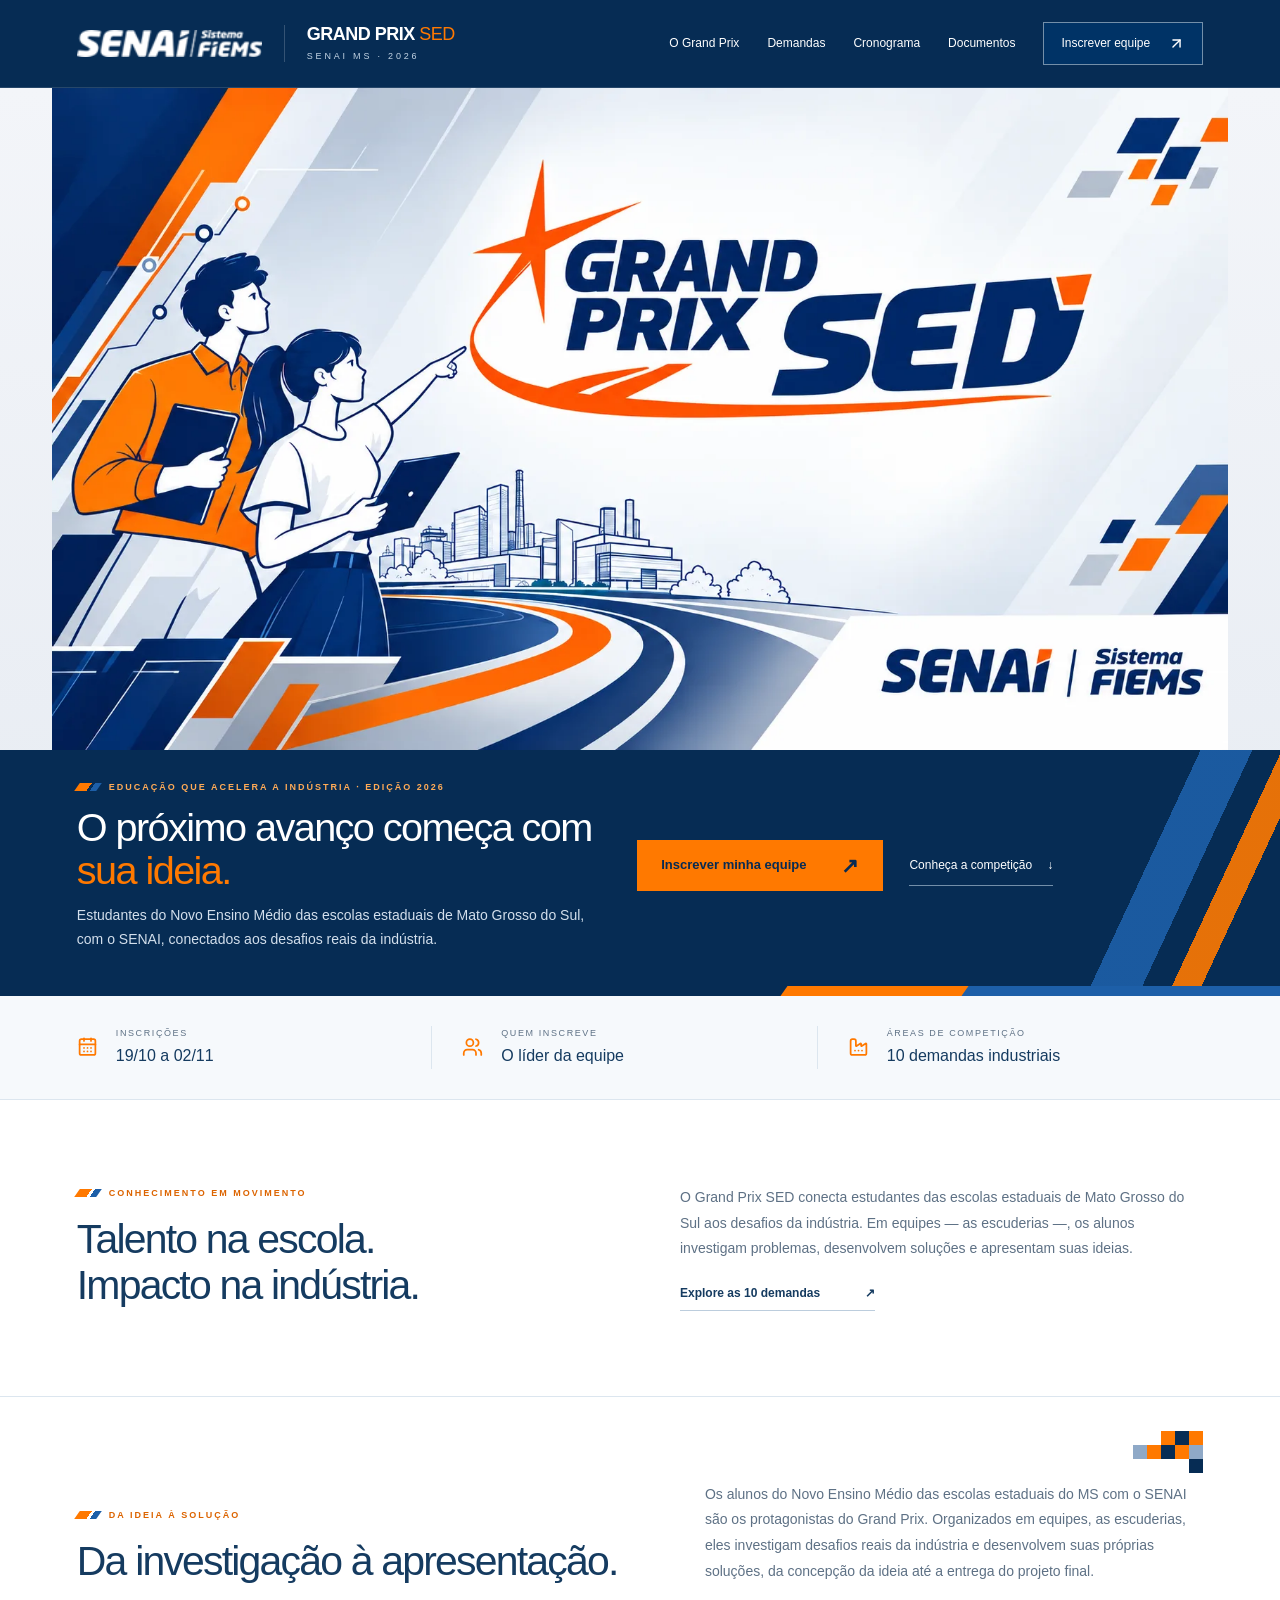
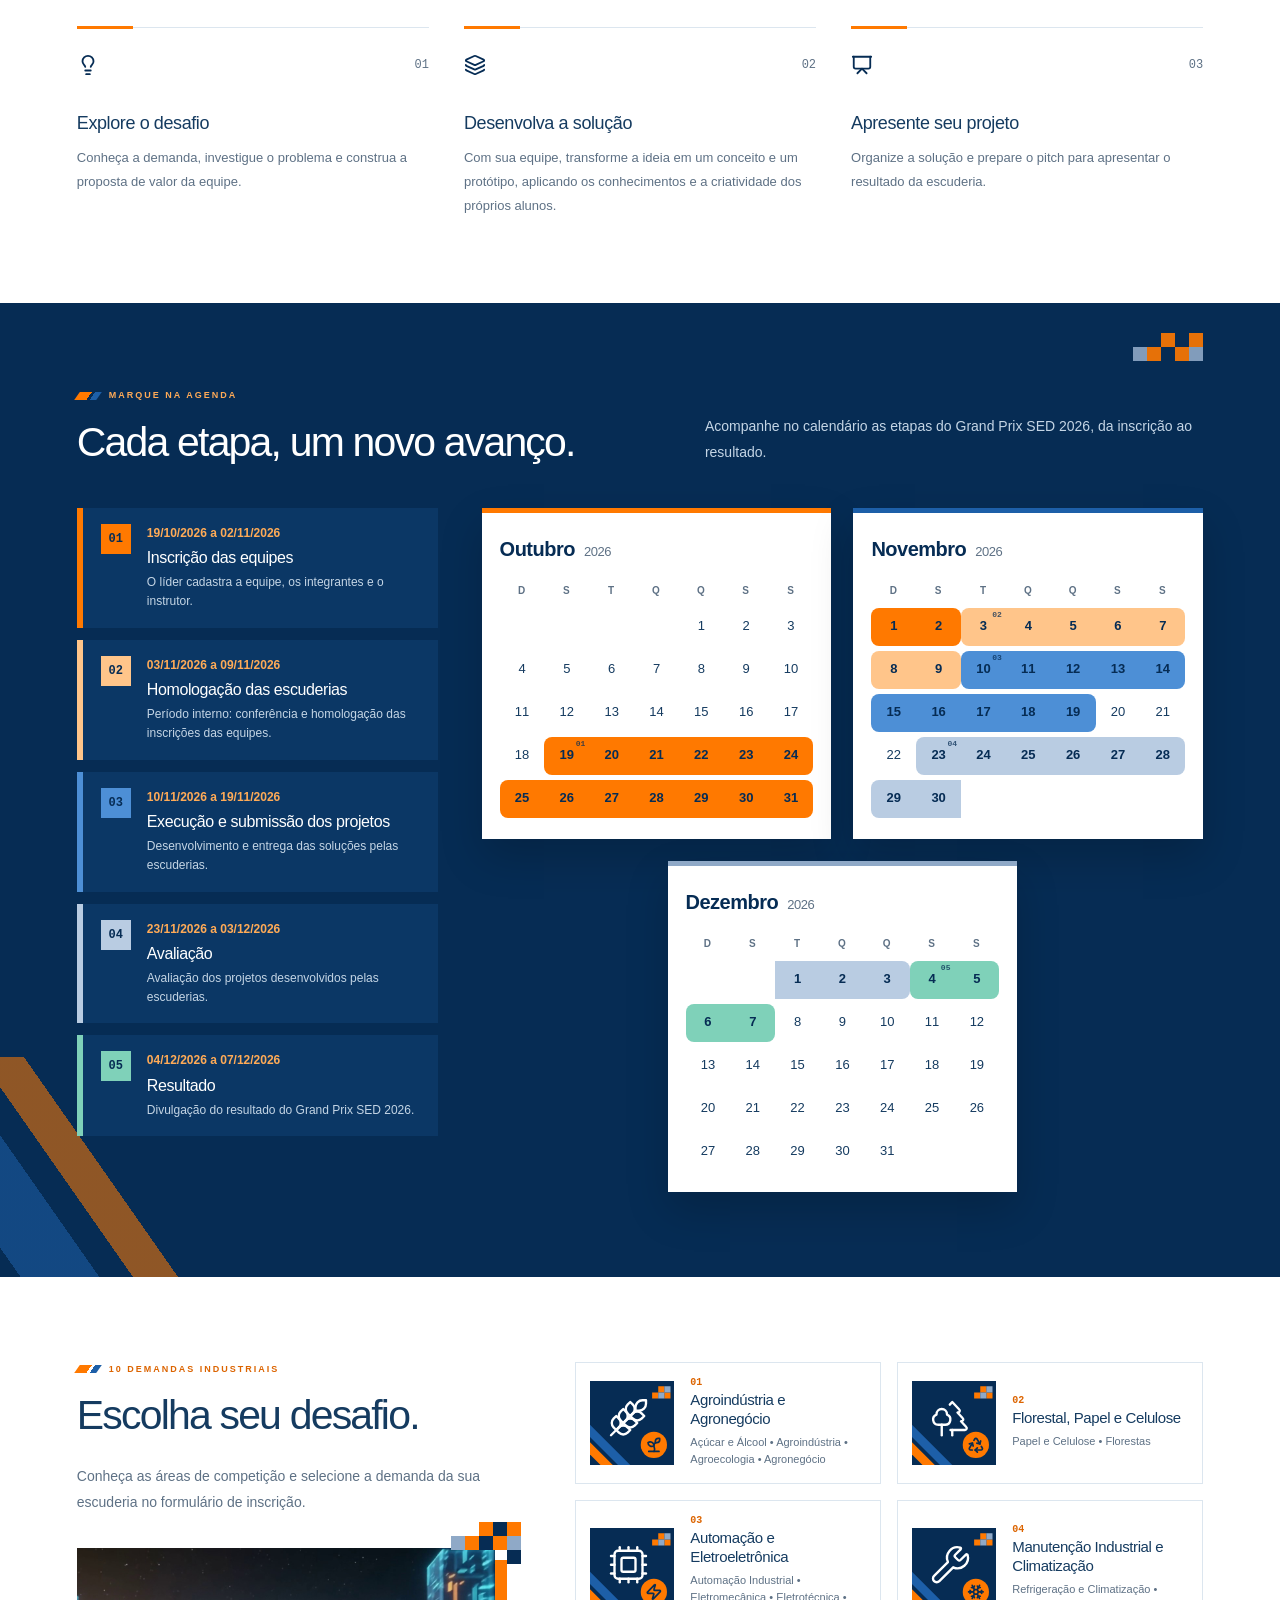
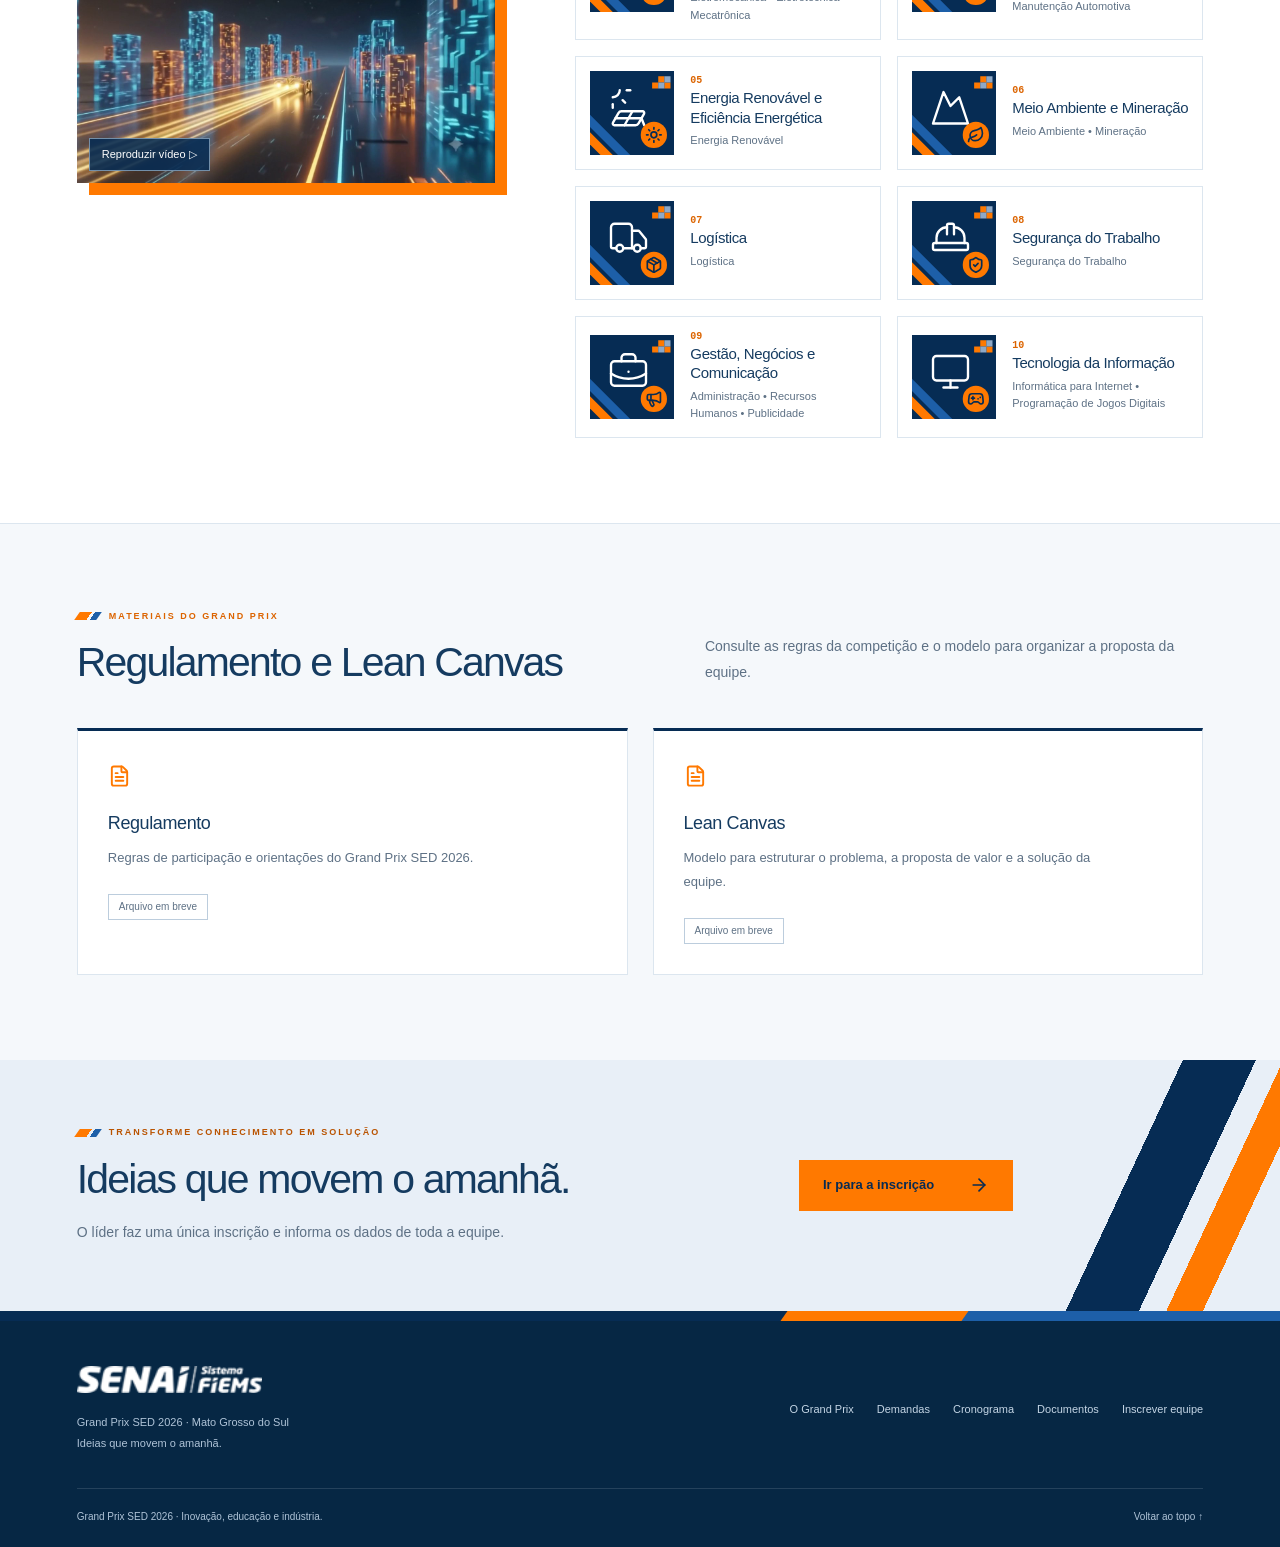
==== commit 7e9f8b88: "feat: atualizar cronograma com 5 etapas (inscrição 19/10 a 02/11) Co-Authored-By: Claude Sonnet 5.5 " ====
--- a/index.html
+++ b/index.html
@@ -1,3 +1,3 @@
 <!doctype html>
 <html lang="pt-BR"><head><meta charset="utf-8"><meta name="viewport" content="width=device-width,initial-scale=1"><meta name="theme-color" content="#091922"><meta name="description" content="Grand Prix SED 2026: estudantes de Mato Grosso do Sul desenvolvendo soluções para 10 demandas da indústria. Conheça a competição e inscreva sua equipe."><title>Grand Prix SED 2026 | Ideias que movem a indústria</title><link rel="stylesheet" href="home.css"><link rel="icon" href="[data-uri]"></head>
-<body id="inicio"><a class="skip-link" href="#conteudo">Pular para o conteúdo</a><header class="header"><div class="header-brands"><a class="institutional-logo" href="https://www.ms.senai.br/" aria-label="SENAI — Sistema FIEMS"><img class="logo-senai" src="assets/logo-senai.png" alt="SENAI — Sistema FIEMS" width="142" height="21"></a><a href="#inicio" class="brand" aria-label="Grand Prix SED — início"><svg xmlns="http://www.w3.org/2000/svg" width="28" height="28" viewBox="0 0 24 24" fill="none" stroke="currentColor" stroke-width="2" stroke-linecap="round" stroke-linejoin="round" class="lucide lucide-flag" aria-hidden="true"><path d="M4 22V4a1 1 0 0 1 .4-.8A6 6 0 0 1 8 2c3 0 5 2 7.333 2q2 0 3.067-.8A1 1 0 0 1 20 4v10a1 1 0 0 1-.4.8A6 6 0 0 1 16 16c-3 0-5-2-8-2a6 6 0 0 0-4 1.528"></path></svg><span>GRAND PRIX <b>SED</b><small>SENAI MS · 2026</small></span></a></div><button class="menu-toggle" type="button" aria-expanded="false" aria-controls="main-nav" hidden>Menu <span aria-hidden="true">☰</span></button><nav id="main-nav" aria-label="Navegação principal"><a class="active" href="#inicio">O Grand Prix</a><a class="desktop" href="#demandas">Demandas</a><a class="desktop" href="#cronograma">Cronograma</a><a class="desktop" href="#documentos">Documentos</a><a class="nav-cta" href="inscricao.html">Inscrever equipe <svg xmlns="http://www.w3.org/2000/svg" width="17" height="17" viewBox="0 0 24 24" fill="none" stroke="currentColor" stroke-width="2" stroke-linecap="round" stroke-linejoin="round" class="lucide lucide-arrow-up-right" aria-hidden="true"><path d="M7 7h10v10"></path><path d="M7 17 17 7"></path></svg></a></nav></header><main id="conteudo"><section class="hero" aria-labelledby="hero-title"><picture class="hero-art"><source type="image/webp" srcset="assets/banner-grand-prix-900.webp 900w, assets/banner-grand-prix.webp 1672w" sizes="100vw"><img src="assets/banner-grand-prix.jpg" width="1672" height="941" fetchpriority="high" alt="Grand Prix SED: dois estudantes apontam para uma pista que leva à indústria. SENAI | Sistema FIEMS."></picture><div class="hero-caption"><div><span class="eyebrow">EDUCAÇÃO QUE ACELERA A INDÚSTRIA · EDIÇÃO 2026</span><h1 id="hero-title">O próximo avanço começa com <em>sua ideia.</em></h1><p>Estudantes do Novo Ensino Médio das escolas estaduais de Mato Grosso do Sul, com o SENAI, conectados aos desafios reais da indústria.</p></div><div class="hero-actions"><a class="cta" href="inscricao.html">Inscrever minha equipe <span aria-hidden="true">↗</span></a><a class="text-link" href="#como-funciona">Conheça a competição <span aria-hidden="true">↓</span></a></div></div></section><div class="identity-stripe" aria-hidden="true"><span></span><span></span><span></span></div><div class="facts"><div><svg xmlns="http://www.w3.org/2000/svg" width="24" height="24" viewBox="0 0 24 24" fill="none" stroke="currentColor" stroke-width="2" stroke-linecap="round" stroke-linejoin="round" class="lucide lucide-calendar-days" aria-hidden="true"><path d="M8 2v3"></path><path d="M16 2v3"></path><rect x="3" y="3" width="18" height="18" rx="2"></rect><path d="M3 9h18"></path><path d="M8 13h.01"></path><path d="M12 13h.01"></path><path d="M16 13h.01"></path><path d="M8 17h.01"></path><path d="M12 17h.01"></path><path d="M16 17h.01"></path></svg><span><small>INSCRIÇÕES</small><strong>12 a 25 de outubro</strong></span></div><div><svg xmlns="http://www.w3.org/2000/svg" width="24" height="24" viewBox="0 0 24 24" fill="none" stroke="currentColor" stroke-width="2" stroke-linecap="round" stroke-linejoin="round" class="lucide lucide-users" aria-hidden="true"><path d="M16 21v-2a4 4 0 0 0-4-4H6a4 4 0 0 0-4 4v2"></path><path d="M16 3.128a4 4 0 0 1 0 7.744"></path><path d="M22 21v-2a4 4 0 0 0-3-3.87"></path><circle cx="9" cy="7" r="4"></circle></svg><span><small>QUEM INSCREVE</small><strong>O líder da equipe</strong></span></div><div><svg xmlns="http://www.w3.org/2000/svg" width="24" height="24" viewBox="0 0 24 24" fill="none" stroke="currentColor" stroke-width="2" stroke-linecap="round" stroke-linejoin="round" class="lucide lucide-factory" aria-hidden="true"><path d="M12 16h.01"></path><path d="M16 16h.01"></path><path d="M3 19a2 2 0 0 0 2 2h14a2 2 0 0 0 2-2V8.5a.5.5 0 0 0-.769-.422l-4.462 2.844A.5.5 0 0 1 15 10.5v-2a.5.5 0 0 0-.769-.422L9.77 10.922A.5.5 0 0 1 9 10.5V5a2 2 0 0 0-2-2H5a2 2 0 0 0-2 2z"></path><path d="M8 16h.01"></path></svg><span><small>ÁREAS DE COMPETIÇÃO</small><strong>10 demandas industriais</strong></span></div></div><section class="school-story" aria-labelledby="escolas-titulo"><div><span class="eyebrow">CONHECIMENTO EM MOVIMENTO</span><h2 id="escolas-titulo">Talento na escola.<br>Impacto na indústria.</h2></div><div><p>O Grand Prix SED conecta estudantes das escolas estaduais de Mato Grosso do Sul aos desafios da indústria. Em equipes — as escuderias —, os alunos investigam problemas, desenvolvem soluções e apresentam suas ideias.</p><a class="inline-link" href="#demandas">Explore as 10 demandas <span aria-hidden="true">↗</span></a></div></section><section class="section" id="como-funciona"><div class="section-heading"><div><span class="eyebrow">DA IDEIA À SOLUÇÃO</span><h2>Da investigação à apresentação.</h2></div><p>Os alunos do Novo Ensino Médio das escolas estaduais do MS com o SENAI são os protagonistas do Grand Prix. Organizados em equipes, as escuderias, eles investigam desafios reais da indústria e desenvolvem suas próprias soluções, da concepção da ideia até a entrega do projeto final.</p></div><div class="steps"><article><div class="step-top"><svg xmlns="http://www.w3.org/2000/svg" width="24" height="24" viewBox="0 0 24 24" fill="none" stroke="currentColor" stroke-width="2" stroke-linecap="round" stroke-linejoin="round" class="lucide lucide-lightbulb" aria-hidden="true"><path d="M15 14c.2-1 .7-1.7 1.5-2.5 1-.9 1.5-2.2 1.5-3.5A6 6 0 0 0 6 8c0 1 .2 2.2 1.5 3.5.7.7 1.3 1.5 1.5 2.5"></path><path d="M9 18h6"></path><path d="M10 22h4"></path></svg><span>01</span></div><h3>Explore o desafio</h3><p>Conheça a demanda, investigue o problema e construa a proposta de valor da equipe.</p></article><article><div class="step-top"><svg xmlns="http://www.w3.org/2000/svg" width="24" height="24" viewBox="0 0 24 24" fill="none" stroke="currentColor" stroke-width="2" stroke-linecap="round" stroke-linejoin="round" class="lucide lucide-layers" aria-hidden="true"><path d="M12.83 2.18a2 2 0 0 0-1.66 0L2.6 6.08a1 1 0 0 0 0 1.83l8.58 3.91a2 2 0 0 0 1.66 0l8.58-3.9a1 1 0 0 0 0-1.83z"></path><path d="M2 12a1 1 0 0 0 .58.91l8.6 3.91a2 2 0 0 0 1.65 0l8.58-3.9A1 1 0 0 0 22 12"></path><path d="M2 17a1 1 0 0 0 .58.91l8.6 3.91a2 2 0 0 0 1.65 0l8.58-3.9A1 1 0 0 0 22 17"></path></svg><span>02</span></div><h3>Desenvolva a solução</h3><p>Com sua equipe, transforme a ideia em um conceito e um protótipo, aplicando os conhecimentos e a criatividade dos próprios alunos.</p></article><article><div class="step-top"><svg xmlns="http://www.w3.org/2000/svg" width="24" height="24" viewBox="0 0 24 24" fill="none" stroke="currentColor" stroke-width="2" stroke-linecap="round" stroke-linejoin="round" class="lucide lucide-presentation" aria-hidden="true"><path d="M2 3h20"></path><path d="M21 3v11a2 2 0 0 1-2 2H5a2 2 0 0 1-2-2V3"></path><path d="m7 21 5-5 5 5"></path></svg><span>03</span></div><h3>Apresente seu projeto</h3><p>Organize a solução e prepare o pitch para apresentar o resultado da escuderia.</p></article></div></section><section class="schedule" id="cronograma"><div class="section-heading"><div><span class="eyebrow">MARQUE NA AGENDA</span><h2>Cada etapa, um novo avanço.</h2></div><p>Acompanhe no calendário as etapas do Grand Prix SED 2026, da inscrição à avaliação.</p></div><div class="calendar-layout"><ol class="stage-list"><li class="s1"><span class="stage-number">01</span><div><span class="date"><time datetime="2026-10-12">12/10/2026</time> a <time datetime="2026-10-25">25/10/2026</time></span><h3>Inscrição das equipes</h3><p>O líder cadastra a equipe, os integrantes e o instrutor.</p></div></li><li class="s2"><span class="stage-number">02</span><div><span class="date"><time datetime="2026-10-26">26/10/2026</time> a <time datetime="2026-10-30">30/10/2026</time></span><h3>Homologação das escuderias</h3><p>Conferência e homologação das inscrições das equipes.</p></div></li><li class="s3"><span class="stage-number">03</span><div><span class="date"><time datetime="2026-11-03">03/11/2026</time> a <time datetime="2026-11-12">12/11/2026</time></span><h3>Execução e submissão dos projetos</h3><p>Desenvolvimento e entrega das soluções pelas escuderias.</p></div></li><li class="s4"><span class="stage-number">04</span><div><span class="date"><time datetime="2026-11-16">16/11/2026</time> a <time datetime="2026-11-26">26/11/2026</time></span><h3>Avaliação</h3><p>Avaliação dos projetos desenvolvidos pelas escuderias.</p></div></li></ol><div class="calendar-months" aria-hidden="true"><figure class="month"><figcaption>Outubro <small>2026</small></figcaption><table><thead><tr><th>D</th><th>S</th><th>T</th><th>Q</th><th>Q</th><th>S</th><th>S</th></tr></thead><tbody><tr><td></td><td></td><td></td><td></td><td><span>1</span></td><td><span>2</span></td><td><span>3</span></td></tr><tr><td><span>4</span></td><td><span>5</span></td><td><span>6</span></td><td><span>7</span></td><td><span>8</span></td><td><span>9</span></td><td><span>10</span></td></tr><tr><td><span>11</span></td><td class="s1 is-start"><span>12</span><i>01</i></td><td class="s1"><span>13</span></td><td class="s1"><span>14</span></td><td class="s1"><span>15</span></td><td class="s1"><span>16</span></td><td class="s1 is-end"><span>17</span></td></tr><tr><td class="s1 is-start"><span>18</span></td><td class="s1"><span>19</span></td><td class="s1"><span>20</span></td><td class="s1"><span>21</span></td><td class="s1"><span>22</span></td><td class="s1"><span>23</span></td><td class="s1 is-end"><span>24</span></td></tr><tr><td class="s1 is-start is-end"><span>25</span></td><td class="s2 is-start"><span>26</span><i>02</i></td><td class="s2"><span>27</span></td><td class="s2"><span>28</span></td><td class="s2"><span>29</span></td><td class="s2 is-end"><span>30</span></td><td><span>31</span></td></tr></tbody></table></figure><figure class="month"><figcaption>Novembro <small>2026</small></figcaption><table><thead><tr><th>D</th><th>S</th><th>T</th><th>Q</th><th>Q</th><th>S</th><th>S</th></tr></thead><tbody><tr><td><span>1</span></td><td><span>2</span></td><td class="s3 is-start"><span>3</span><i>03</i></td><td class="s3"><span>4</span></td><td class="s3"><span>5</span></td><td class="s3"><span>6</span></td><td class="s3 is-end"><span>7</span></td></tr><tr><td class="s3 is-start"><span>8</span></td><td class="s3"><span>9</span></td><td class="s3"><span>10</span></td><td class="s3"><span>11</span></td><td class="s3 is-end"><span>12</span></td><td><span>13</span></td><td><span>14</span></td></tr><tr><td><span>15</span></td><td class="s4 is-start"><span>16</span><i>04</i></td><td class="s4"><span>17</span></td><td class="s4"><span>18</span></td><td class="s4"><span>19</span></td><td class="s4"><span>20</span></td><td class="s4 is-end"><span>21</span></td></tr><tr><td class="s4 is-start"><span>22</span></td><td class="s4"><span>23</span></td><td class="s4"><span>24</span></td><td class="s4"><span>25</span></td><td class="s4 is-end"><span>26</span></td><td><span>27</span></td><td><span>28</span></td></tr><tr><td><span>29</span></td><td><span>30</span></td><td></td><td></td><td></td><td></td><td></td></tr></tbody></table></figure></div></div></section><section class="section units demands" id="demandas"><div class="demands-intro"><span class="eyebrow">10 DEMANDAS INDUSTRIAIS</span><h2>Escolha seu desafio.</h2><p>Conheça as áreas de competição e selecione a demanda da sua escuderia no formulário de inscrição.</p><figure class="gp-video"><video id="gp-video" muted loop playsinline preload="none" poster="assets/abertura-poster.jpg" aria-label="Vídeo de abertura do Grand Prix SED 2026, sem áudio"><source data-src="assets/abertura-grand-prix.mp4" type="video/mp4"></video><button id="video-toggle" type="button" hidden>Reproduzir vídeo</button></figure></div><ol><li><svg class="area-art" viewBox="0 0 96 96" aria-hidden="true" focusable="false"><rect width="96" height="96" fill="#062c54"/><path d="M0 50 46 96H32L0 64Z" fill="#1d5fa8"/><path d="M0 70 26 96H12L0 84Z" fill="#ff7900"/><path d="M78 6h7v7h-7zM85 13h7v7h-7zM71 13h7v7h-7z" fill="#ff7900"/><path d="M85 6h7v7h-7zM78 13h7v7h-7z" fill="#8fa9c7"/><g transform="translate(20 18) scale(2)" fill="none" stroke="#fff" stroke-width="1.35" stroke-linecap="round" stroke-linejoin="round"><path d="M2 22 16 8"/><path d="M3.47 12.53 5 11l1.53 1.53a3.5 3.5 0 0 1 0 4.94L5 19l-1.53-1.53a3.5 3.5 0 0 1 0-4.94Z"/><path d="M7.47 8.53 9 7l1.53 1.53a3.5 3.5 0 0 1 0 4.94L9 15l-1.53-1.53a3.5 3.5 0 0 1 0-4.94Z"/><path d="M11.47 4.53 13 3l1.53 1.53a3.5 3.5 0 0 1 0 4.94L13 11l-1.53-1.53a3.5 3.5 0 0 1 0-4.94Z"/><path d="M20 2h2v2a4 4 0 0 1-4 4h-2V6a4 4 0 0 1 4-4Z"/><path d="M11.47 17.47 13 19l-1.53 1.53a3.5 3.5 0 0 1-4.94 0L5 19l1.53-1.53a3.5 3.5 0 0 1 4.94 0Z"/><path d="M15.47 13.47 17 15l-1.53 1.53a3.5 3.5 0 0 1-4.94 0L9 15l1.53-1.53a3.5 3.5 0 0 1 4.94 0Z"/><path d="M19.47 9.47 21 11l-1.53 1.53a3.5 3.5 0 0 1-4.94 0L13 11l1.53-1.53a3.5 3.5 0 0 1 4.94 0Z"/></g><circle cx="73" cy="73" r="15" fill="#ff7900"/><g transform="translate(63 63) scale(.8333)" fill="none" stroke="#062c54" stroke-width="2.3" stroke-linecap="round" stroke-linejoin="round"><path d="M14 9.536V7a4 4 0 0 1 4-4h1.5a.5.5 0 0 1 .5.5V5a4 4 0 0 1-4 4 4 4 0 0 0-4 4c0 2 1 3 1 5a5 5 0 0 1-1 3"/><path d="M4 9a5 5 0 0 1 8 4 5 5 0 0 1-8-4"/><path d="M5 21h14"/></g></svg><div><span class="area-number">01</span><h3>Agroindústria e Agronegócio</h3><p>Açúcar e Álcool • Agroindústria • Agroecologia • Agronegócio</p></div></li><li><svg class="area-art" viewBox="0 0 96 96" aria-hidden="true" focusable="false"><rect width="96" height="96" fill="#062c54"/><path d="M0 50 46 96H32L0 64Z" fill="#1d5fa8"/><path d="M0 70 26 96H12L0 84Z" fill="#ff7900"/><path d="M78 6h7v7h-7zM85 13h7v7h-7zM71 13h7v7h-7z" fill="#ff7900"/><path d="M85 6h7v7h-7zM78 13h7v7h-7z" fill="#8fa9c7"/><g transform="translate(20 18) scale(2)" fill="none" stroke="#fff" stroke-width="1.35" stroke-linecap="round" stroke-linejoin="round"><path d="M10 10v.2A3 3 0 0 1 8.9 16H5a3 3 0 0 1-1-5.8V10a3 3 0 0 1 6 0Z"/><path d="M7 16v6"/><path d="M13 19v3"/><path d="M12 19h8.3a1 1 0 0 0 .7-1.7L18 14h.3a1 1 0 0 0 .7-1.7L16 9h.2a1 1 0 0 0 .8-1.7L13 3l-1.4 1.5"/></g><circle cx="73" cy="73" r="15" fill="#ff7900"/><g transform="translate(63 63) scale(.8333)" fill="none" stroke="#062c54" stroke-width="2.3" stroke-linecap="round" stroke-linejoin="round"><path d="M7 19H4.815a1.83 1.83 0 0 1-1.57-.881 1.785 1.785 0 0 1-.004-1.784L7.196 9.5"/><path d="M11 19h8.203a1.83 1.83 0 0 0 1.556-.89 1.784 1.784 0 0 0 0-1.775l-1.226-2.12"/><path d="m14 16-3 3 3 3"/><path d="M8.293 13.596 7.196 9.5 3.1 10.598"/><path d="m9.344 5.811 1.093-1.892A1.83 1.83 0 0 1 11.985 3a1.784 1.784 0 0 1 1.546.888l3.943 6.843"/><path d="m13.378 9.633 4.096 1.098 1.097-4.096"/></g></svg><div><span class="area-number">02</span><h3>Florestal, Papel e Celulose</h3><p>Papel e Celulose • Florestas</p></div></li><li><svg class="area-art" viewBox="0 0 96 96" aria-hidden="true" focusable="false"><rect width="96" height="96" fill="#062c54"/><path d="M0 50 46 96H32L0 64Z" fill="#1d5fa8"/><path d="M0 70 26 96H12L0 84Z" fill="#ff7900"/><path d="M78 6h7v7h-7zM85 13h7v7h-7zM71 13h7v7h-7z" fill="#ff7900"/><path d="M85 6h7v7h-7zM78 13h7v7h-7z" fill="#8fa9c7"/><g transform="translate(20 18) scale(2)" fill="none" stroke="#fff" stroke-width="1.35" stroke-linecap="round" stroke-linejoin="round"><path d="M12 20v2"/><path d="M12 2v2"/><path d="M17 20v2"/><path d="M17 2v2"/><path d="M2 12h2"/><path d="M2 17h2"/><path d="M2 7h2"/><path d="M20 12h2"/><path d="M20 17h2"/><path d="M20 7h2"/><path d="M7 20v2"/><path d="M7 2v2"/><rect x="4" y="4" width="16" height="16" rx="2"/><rect x="8" y="8" width="8" height="8" rx="1"/></g><circle cx="73" cy="73" r="15" fill="#ff7900"/><g transform="translate(63 63) scale(.8333)" fill="none" stroke="#062c54" stroke-width="2.3" stroke-linecap="round" stroke-linejoin="round"><path d="M4 14a1 1 0 0 1-.78-1.63l9.9-10.2a.5.5 0 0 1 .86.46l-1.92 6.02A1 1 0 0 0 13 10h7a1 1 0 0 1 .78 1.63l-9.9 10.2a.5.5 0 0 1-.86-.46l1.92-6.02A1 1 0 0 0 11 14z"/></g></svg><div><span class="area-number">03</span><h3>Automação e Eletroeletrônica</h3><p>Automação Industrial • Eletromecânica • Eletrotécnica • Mecatrônica</p></div></li><li><svg class="area-art" viewBox="0 0 96 96" aria-hidden="true" focusable="false"><rect width="96" height="96" fill="#062c54"/><path d="M0 50 46 96H32L0 64Z" fill="#1d5fa8"/><path d="M0 70 26 96H12L0 84Z" fill="#ff7900"/><path d="M78 6h7v7h-7zM85 13h7v7h-7zM71 13h7v7h-7z" fill="#ff7900"/><path d="M85 6h7v7h-7zM78 13h7v7h-7z" fill="#8fa9c7"/><g transform="translate(20 18) scale(2)" fill="none" stroke="#fff" stroke-width="1.35" stroke-linecap="round" stroke-linejoin="round"><path d="M14.7 6.3a1 1 0 0 0 0 1.4l1.6 1.6a1 1 0 0 0 1.4 0l3.106-3.105c.32-.322.863-.22.983.218a6 6 0 0 1-8.259 7.057l-7.91 7.91a1 1 0 0 1-2.999-3l7.91-7.91a6 6 0 0 1 7.057-8.259c.438.12.54.662.219.984z"/></g><circle cx="73" cy="73" r="15" fill="#ff7900"/><g transform="translate(63 63) scale(.8333)" fill="none" stroke="#062c54" stroke-width="2.3" stroke-linecap="round" stroke-linejoin="round"><path d="m10 20-1.25-2.5L6 18"/><path d="M10 4 8.75 6.5 6 6"/><path d="m14 20 1.25-2.5L18 18"/><path d="m14 4 1.25 2.5L18 6"/><path d="m17 21-3-6h-4"/><path d="m17 3-3 6 1.5 3"/><path d="M2 12h6.5L10 9"/><path d="m20 10-1.5 2 1.5 2"/><path d="M22 12h-6.5L14 15"/><path d="m4 10 1.5 2L4 14"/><path d="m7 21 3-6-1.5-3"/><path d="m7 3 3 6h4"/></g></svg><div><span class="area-number">04</span><h3>Manutenção Industrial e Climatização</h3><p>Refrigeração e Climatização • Manutenção Automotiva</p></div></li><li><svg class="area-art" viewBox="0 0 96 96" aria-hidden="true" focusable="false"><rect width="96" height="96" fill="#062c54"/><path d="M0 50 46 96H32L0 64Z" fill="#1d5fa8"/><path d="M0 70 26 96H12L0 84Z" fill="#ff7900"/><path d="M78 6h7v7h-7zM85 13h7v7h-7zM71 13h7v7h-7z" fill="#ff7900"/><path d="M85 6h7v7h-7zM78 13h7v7h-7z" fill="#8fa9c7"/><g transform="translate(20 18) scale(2)" fill="none" stroke="#fff" stroke-width="1.35" stroke-linecap="round" stroke-linejoin="round"><path d="M11 2h2"/><path d="m14.28 14-4.56 8"/><path d="m21 22-1.558-4H4.558"/><path d="M3 10v2"/><path d="M6.245 15.04A2 2 0 0 1 8 14h12a1 1 0 0 1 .864 1.505l-3.11 5.457A2 2 0 0 1 16 22H4a1 1 0 0 1-.863-1.506z"/><path d="M7 2a4 4 0 0 1-4 4"/><path d="m8.66 7.66 1.41 1.41"/></g><circle cx="73" cy="73" r="15" fill="#ff7900"/><g transform="translate(63 63) scale(.8333)" fill="none" stroke="#062c54" stroke-width="2.3" stroke-linecap="round" stroke-linejoin="round"><circle cx="12" cy="12" r="4"/><path d="M12 2v2"/><path d="M12 20v2"/><path d="m4.93 4.93 1.41 1.41"/><path d="m17.66 17.66 1.41 1.41"/><path d="M2 12h2"/><path d="M20 12h2"/><path d="m6.34 17.66-1.41 1.41"/><path d="m19.07 4.93-1.41 1.41"/></g></svg><div><span class="area-number">05</span><h3>Energia Renovável e Eficiência Energética</h3><p>Energia Renovável</p></div></li><li><svg class="area-art" viewBox="0 0 96 96" aria-hidden="true" focusable="false"><rect width="96" height="96" fill="#062c54"/><path d="M0 50 46 96H32L0 64Z" fill="#1d5fa8"/><path d="M0 70 26 96H12L0 84Z" fill="#ff7900"/><path d="M78 6h7v7h-7zM85 13h7v7h-7zM71 13h7v7h-7z" fill="#ff7900"/><path d="M85 6h7v7h-7zM78 13h7v7h-7z" fill="#8fa9c7"/><g transform="translate(20 18) scale(2)" fill="none" stroke="#fff" stroke-width="1.35" stroke-linecap="round" stroke-linejoin="round"><path d="m8 3 4 8 5-5 5 15H2L8 3z"/></g><circle cx="73" cy="73" r="15" fill="#ff7900"/><g transform="translate(63 63) scale(.8333)" fill="none" stroke="#062c54" stroke-width="2.3" stroke-linecap="round" stroke-linejoin="round"><path d="M11 20A7 7 0 0 1 9.8 6.1C15.5 5 17 4.48 19 2c1 2 2 4.18 2 8 0 5.5-4.78 10-10 10Z"/><path d="M2 21c0-3 1.85-5.36 5.08-6C9.5 14.52 12 13 13 12"/></g></svg><div><span class="area-number">06</span><h3>Meio Ambiente e Mineração</h3><p>Meio Ambiente • Mineração</p></div></li><li><svg class="area-art" viewBox="0 0 96 96" aria-hidden="true" focusable="false"><rect width="96" height="96" fill="#062c54"/><path d="M0 50 46 96H32L0 64Z" fill="#1d5fa8"/><path d="M0 70 26 96H12L0 84Z" fill="#ff7900"/><path d="M78 6h7v7h-7zM85 13h7v7h-7zM71 13h7v7h-7z" fill="#ff7900"/><path d="M85 6h7v7h-7zM78 13h7v7h-7z" fill="#8fa9c7"/><g transform="translate(20 18) scale(2)" fill="none" stroke="#fff" stroke-width="1.35" stroke-linecap="round" stroke-linejoin="round"><path d="M14 18V6a2 2 0 0 0-2-2H4a2 2 0 0 0-2 2v11a1 1 0 0 0 1 1h2"/><path d="M15 18H9"/><path d="M19 18h2a1 1 0 0 0 1-1v-3.65a1 1 0 0 0-.22-.624l-3.48-4.35A1 1 0 0 0 17.52 8H14"/><circle cx="17" cy="18" r="2"/><circle cx="7" cy="18" r="2"/></g><circle cx="73" cy="73" r="15" fill="#ff7900"/><g transform="translate(63 63) scale(.8333)" fill="none" stroke="#062c54" stroke-width="2.3" stroke-linecap="round" stroke-linejoin="round"><path d="M11 21.73a2 2 0 0 0 2 0l7-4A2 2 0 0 0 21 16V8a2 2 0 0 0-1-1.73l-7-4a2 2 0 0 0-2 0l-7 4A2 2 0 0 0 3 8v8a2 2 0 0 0 1 1.73z"/><path d="M12 22V12"/><polyline points="3.29 7 12 12 20.71 7"/><path d="m7.5 4.27 9 5.15"/></g></svg><div><span class="area-number">07</span><h3>Logística</h3><p>Logística</p></div></li><li><svg class="area-art" viewBox="0 0 96 96" aria-hidden="true" focusable="false"><rect width="96" height="96" fill="#062c54"/><path d="M0 50 46 96H32L0 64Z" fill="#1d5fa8"/><path d="M0 70 26 96H12L0 84Z" fill="#ff7900"/><path d="M78 6h7v7h-7zM85 13h7v7h-7zM71 13h7v7h-7z" fill="#ff7900"/><path d="M85 6h7v7h-7zM78 13h7v7h-7z" fill="#8fa9c7"/><g transform="translate(20 18) scale(2)" fill="none" stroke="#fff" stroke-width="1.35" stroke-linecap="round" stroke-linejoin="round"><path d="M10 10V5a1 1 0 0 1 1-1h2a1 1 0 0 1 1 1v5"/><path d="M14 6a6 6 0 0 1 6 6v3"/><path d="M4 15v-3a6 6 0 0 1 6-6"/><rect x="2" y="15" width="20" height="4" rx="1"/></g><circle cx="73" cy="73" r="15" fill="#ff7900"/><g transform="translate(63 63) scale(.8333)" fill="none" stroke="#062c54" stroke-width="2.3" stroke-linecap="round" stroke-linejoin="round"><path d="M20 13c0 5-3.5 7.5-7.66 8.95a1 1 0 0 1-.67-.01C7.5 20.5 4 18 4 13V6a1 1 0 0 1 1-1c2 0 4.5-1.2 6.24-2.72a1.17 1.17 0 0 1 1.52 0C14.51 3.81 17 5 19 5a1 1 0 0 1 1 1z"/><path d="m9 12 2 2 4-4"/></g></svg><div><span class="area-number">08</span><h3>Segurança do Trabalho</h3><p>Segurança do Trabalho</p></div></li><li><svg class="area-art" viewBox="0 0 96 96" aria-hidden="true" focusable="false"><rect width="96" height="96" fill="#062c54"/><path d="M0 50 46 96H32L0 64Z" fill="#1d5fa8"/><path d="M0 70 26 96H12L0 84Z" fill="#ff7900"/><path d="M78 6h7v7h-7zM85 13h7v7h-7zM71 13h7v7h-7z" fill="#ff7900"/><path d="M85 6h7v7h-7zM78 13h7v7h-7z" fill="#8fa9c7"/><g transform="translate(20 18) scale(2)" fill="none" stroke="#fff" stroke-width="1.35" stroke-linecap="round" stroke-linejoin="round"><path d="M12 12h.01"/><path d="M16 6V4a2 2 0 0 0-2-2h-4a2 2 0 0 0-2 2v2"/><path d="M22 13a18.15 18.15 0 0 1-20 0"/><rect width="20" height="14" x="2" y="6" rx="2"/></g><circle cx="73" cy="73" r="15" fill="#ff7900"/><g transform="translate(63 63) scale(.8333)" fill="none" stroke="#062c54" stroke-width="2.3" stroke-linecap="round" stroke-linejoin="round"><path d="M11 6a13 13 0 0 0 8.4-2.8A1 1 0 0 1 21 4v12a1 1 0 0 1-1.6.8A13 13 0 0 0 11 14H5a2 2 0 0 1-2-2V8a2 2 0 0 1 2-2z"/><path d="M6 14a12 12 0 0 0 2.4 7.2 2 2 0 0 0 3.2-2.4A8 8 0 0 1 10 14"/><path d="M8 6v8"/></g></svg><div><span class="area-number">09</span><h3>Gestão, Negócios e Comunicação</h3><p>Administração • Recursos Humanos • Publicidade</p></div></li><li><svg class="area-art" viewBox="0 0 96 96" aria-hidden="true" focusable="false"><rect width="96" height="96" fill="#062c54"/><path d="M0 50 46 96H32L0 64Z" fill="#1d5fa8"/><path d="M0 70 26 96H12L0 84Z" fill="#ff7900"/><path d="M78 6h7v7h-7zM85 13h7v7h-7zM71 13h7v7h-7z" fill="#ff7900"/><path d="M85 6h7v7h-7zM78 13h7v7h-7z" fill="#8fa9c7"/><g transform="translate(20 18) scale(2)" fill="none" stroke="#fff" stroke-width="1.35" stroke-linecap="round" stroke-linejoin="round"><rect width="20" height="14" x="2" y="3" rx="2"/><line x1="8" x2="16" y1="21" y2="21"/><line x1="12" x2="12" y1="17" y2="21"/></g><circle cx="73" cy="73" r="15" fill="#ff7900"/><g transform="translate(63 63) scale(.8333)" fill="none" stroke="#062c54" stroke-width="2.3" stroke-linecap="round" stroke-linejoin="round"><line x1="6" x2="10" y1="11" y2="11"/><line x1="8" x2="8" y1="9" y2="13"/><line x1="15" x2="15.01" y1="12" y2="12"/><line x1="18" x2="18.01" y1="10" y2="10"/><path d="M17.32 5H6.68a4 4 0 0 0-3.978 3.59c-.006.052-.01.101-.017.152C2.604 9.416 2 14.456 2 16a3 3 0 0 0 3 3c1 0 1.5-.5 2-1l1.414-1.414A2 2 0 0 1 9.828 16h4.344a2 2 0 0 1 1.414.586L17 18c.5.5 1 1 2 1a3 3 0 0 0 3-3c0-1.545-.604-6.584-.685-7.258-.007-.05-.011-.1-.017-.151A4 4 0 0 0 17.32 5z"/></g></svg><div><span class="area-number">10</span><h3>Tecnologia da Informação</h3><p>Informática para Internet • Programação de Jogos Digitais</p></div></li></ol></section><section class="section documents" id="documentos"><div class="section-heading"><div><span class="eyebrow">MATERIAIS DO GRAND PRIX</span><h2>Regulamento e Lean Canvas</h2></div><p>Consulte as regras da competição e o modelo para organizar a proposta da equipe.</p></div><div class="document-grid"><article><svg xmlns="http://www.w3.org/2000/svg" width="30" height="30" viewBox="0 0 24 24" fill="none" stroke="currentColor" stroke-width="2" stroke-linecap="round" stroke-linejoin="round" class="lucide lucide-file-text" aria-hidden="true"><path d="M6 22a2 2 0 0 1-2-2V4a2 2 0 0 1 2-2h8a2.4 2.4 0 0 1 1.704.706l3.588 3.588A2.4 2.4 0 0 1 20 8v12a2 2 0 0 1-2 2z"></path><path d="M14 2v5a1 1 0 0 0 1 1h5"></path><path d="M10 9H8"></path><path d="M16 13H8"></path><path d="M16 17H8"></path></svg><h3>Regulamento</h3><p>Regras de participação e orientações do Grand Prix SED 2026.</p><span class="document-status">Arquivo em breve</span></article><article><svg xmlns="http://www.w3.org/2000/svg" width="30" height="30" viewBox="0 0 24 24" fill="none" stroke="currentColor" stroke-width="2" stroke-linecap="round" stroke-linejoin="round" class="lucide lucide-file-text" aria-hidden="true"><path d="M6 22a2 2 0 0 1-2-2V4a2 2 0 0 1 2-2h8a2.4 2.4 0 0 1 1.704.706l3.588 3.588A2.4 2.4 0 0 1 20 8v12a2 2 0 0 1-2 2z"></path><path d="M14 2v5a1 1 0 0 0 1 1h5"></path><path d="M10 9H8"></path><path d="M16 13H8"></path><path d="M16 17H8"></path></svg><h3>Lean Canvas</h3><p>Modelo para estruturar o problema, a proposta de valor e a solução da equipe.</p><span class="document-status">Arquivo em breve</span></article></div></section><section class="closing"><div><span class="eyebrow">TRANSFORME CONHECIMENTO EM SOLUÇÃO</span><h2>Ideias que movem o amanhã.</h2><p>O líder faz uma única inscrição e informa os dados de toda a equipe.</p></div><a class="cta" href="inscricao.html">Ir para a inscrição <svg xmlns="http://www.w3.org/2000/svg" width="20" height="20" viewBox="0 0 24 24" fill="none" stroke="currentColor" stroke-width="2" stroke-linecap="round" stroke-linejoin="round" class="lucide lucide-arrow-right" aria-hidden="true"><path d="M5 12h14"></path><path d="m12 5 7 7-7 7"></path></svg></a></section></main><div class="identity-stripe" aria-hidden="true"><span></span><span></span><span></span></div><footer class="site-footer"><div class="footer-main"><div class="footer-brand"><a class="institutional-logo" href="https://www.ms.senai.br/" aria-label="SENAI — Sistema FIEMS"><img class="logo-senai" src="assets/logo-senai.png" alt="SENAI — Sistema FIEMS" width="142" height="21"></a><p>Grand Prix SED 2026 &middot; Mato Grosso do Sul<br>Ideias que movem o amanh&atilde;.</p></div><nav class="footer-nav" aria-label="Navega&ccedil;&atilde;o do rodap&eacute;"><a href="index.html#inicio">O Grand Prix</a><a href="index.html#demandas">Demandas</a><a href="index.html#cronograma">Cronograma</a><a href="index.html#documentos">Documentos</a><a href="inscricao.html">Inscrever equipe</a></nav></div><div class="footer-bottom"><small>Grand Prix SED 2026 &middot; Inova&ccedil;&atilde;o, educa&ccedil;&atilde;o e ind&uacute;stria.</small><a href="#inicio">Voltar ao topo &uarr;</a></div></footer><script src="home.js" defer></script></body></html>+<body id="inicio"><a class="skip-link" href="#conteudo">Pular para o conteúdo</a><header class="header"><div class="header-brands"><a class="institutional-logo" href="https://www.ms.senai.br/" aria-label="SENAI — Sistema FIEMS"><img class="logo-senai" src="assets/logo-senai.png" alt="SENAI — Sistema FIEMS" width="142" height="21"></a><a href="#inicio" class="brand" aria-label="Grand Prix SED — início"><svg xmlns="http://www.w3.org/2000/svg" width="28" height="28" viewBox="0 0 24 24" fill="none" stroke="currentColor" stroke-width="2" stroke-linecap="round" stroke-linejoin="round" class="lucide lucide-flag" aria-hidden="true"><path d="M4 22V4a1 1 0 0 1 .4-.8A6 6 0 0 1 8 2c3 0 5 2 7.333 2q2 0 3.067-.8A1 1 0 0 1 20 4v10a1 1 0 0 1-.4.8A6 6 0 0 1 16 16c-3 0-5-2-8-2a6 6 0 0 0-4 1.528"></path></svg><span>GRAND PRIX <b>SED</b><small>SENAI MS · 2026</small></span></a></div><button class="menu-toggle" type="button" aria-expanded="false" aria-controls="main-nav" hidden>Menu <span aria-hidden="true">☰</span></button><nav id="main-nav" aria-label="Navegação principal"><a class="active" href="#inicio">O Grand Prix</a><a class="desktop" href="#demandas">Demandas</a><a class="desktop" href="#cronograma">Cronograma</a><a class="desktop" href="#documentos">Documentos</a><a class="nav-cta" href="inscricao.html">Inscrever equipe <svg xmlns="http://www.w3.org/2000/svg" width="17" height="17" viewBox="0 0 24 24" fill="none" stroke="currentColor" stroke-width="2" stroke-linecap="round" stroke-linejoin="round" class="lucide lucide-arrow-up-right" aria-hidden="true"><path d="M7 7h10v10"></path><path d="M7 17 17 7"></path></svg></a></nav></header><main id="conteudo"><section class="hero" aria-labelledby="hero-title"><picture class="hero-art"><source type="image/webp" srcset="assets/banner-grand-prix-900.webp 900w, assets/banner-grand-prix.webp 1672w" sizes="100vw"><img src="assets/banner-grand-prix.jpg" width="1672" height="941" fetchpriority="high" alt="Grand Prix SED: dois estudantes apontam para uma pista que leva à indústria. SENAI | Sistema FIEMS."></picture><div class="hero-caption"><div><span class="eyebrow">EDUCAÇÃO QUE ACELERA A INDÚSTRIA · EDIÇÃO 2026</span><h1 id="hero-title">O próximo avanço começa com <em>sua ideia.</em></h1><p>Estudantes do Novo Ensino Médio das escolas estaduais de Mato Grosso do Sul, com o SENAI, conectados aos desafios reais da indústria.</p></div><div class="hero-actions"><a class="cta" href="inscricao.html">Inscrever minha equipe <span aria-hidden="true">↗</span></a><a class="text-link" href="#como-funciona">Conheça a competição <span aria-hidden="true">↓</span></a></div></div></section><div class="identity-stripe" aria-hidden="true"><span></span><span></span><span></span></div><div class="facts"><div><svg xmlns="http://www.w3.org/2000/svg" width="24" height="24" viewBox="0 0 24 24" fill="none" stroke="currentColor" stroke-width="2" stroke-linecap="round" stroke-linejoin="round" class="lucide lucide-calendar-days" aria-hidden="true"><path d="M8 2v3"></path><path d="M16 2v3"></path><rect x="3" y="3" width="18" height="18" rx="2"></rect><path d="M3 9h18"></path><path d="M8 13h.01"></path><path d="M12 13h.01"></path><path d="M16 13h.01"></path><path d="M8 17h.01"></path><path d="M12 17h.01"></path><path d="M16 17h.01"></path></svg><span><small>INSCRIÇÕES</small><strong>19/10 a 02/11</strong></span></div><div><svg xmlns="http://www.w3.org/2000/svg" width="24" height="24" viewBox="0 0 24 24" fill="none" stroke="currentColor" stroke-width="2" stroke-linecap="round" stroke-linejoin="round" class="lucide lucide-users" aria-hidden="true"><path d="M16 21v-2a4 4 0 0 0-4-4H6a4 4 0 0 0-4 4v2"></path><path d="M16 3.128a4 4 0 0 1 0 7.744"></path><path d="M22 21v-2a4 4 0 0 0-3-3.87"></path><circle cx="9" cy="7" r="4"></circle></svg><span><small>QUEM INSCREVE</small><strong>O líder da equipe</strong></span></div><div><svg xmlns="http://www.w3.org/2000/svg" width="24" height="24" viewBox="0 0 24 24" fill="none" stroke="currentColor" stroke-width="2" stroke-linecap="round" stroke-linejoin="round" class="lucide lucide-factory" aria-hidden="true"><path d="M12 16h.01"></path><path d="M16 16h.01"></path><path d="M3 19a2 2 0 0 0 2 2h14a2 2 0 0 0 2-2V8.5a.5.5 0 0 0-.769-.422l-4.462 2.844A.5.5 0 0 1 15 10.5v-2a.5.5 0 0 0-.769-.422L9.77 10.922A.5.5 0 0 1 9 10.5V5a2 2 0 0 0-2-2H5a2 2 0 0 0-2 2z"></path><path d="M8 16h.01"></path></svg><span><small>ÁREAS DE COMPETIÇÃO</small><strong>10 demandas industriais</strong></span></div></div><section class="school-story" aria-labelledby="escolas-titulo"><div><span class="eyebrow">CONHECIMENTO EM MOVIMENTO</span><h2 id="escolas-titulo">Talento na escola.<br>Impacto na indústria.</h2></div><div><p>O Grand Prix SED conecta estudantes das escolas estaduais de Mato Grosso do Sul aos desafios da indústria. Em equipes — as escuderias —, os alunos investigam problemas, desenvolvem soluções e apresentam suas ideias.</p><a class="inline-link" href="#demandas">Explore as 10 demandas <span aria-hidden="true">↗</span></a></div></section><section class="section" id="como-funciona"><div class="section-heading"><div><span class="eyebrow">DA IDEIA À SOLUÇÃO</span><h2>Da investigação à apresentação.</h2></div><p>Os alunos do Novo Ensino Médio das escolas estaduais do MS com o SENAI são os protagonistas do Grand Prix. Organizados em equipes, as escuderias, eles investigam desafios reais da indústria e desenvolvem suas próprias soluções, da concepção da ideia até a entrega do projeto final.</p></div><div class="steps"><article><div class="step-top"><svg xmlns="http://www.w3.org/2000/svg" width="24" height="24" viewBox="0 0 24 24" fill="none" stroke="currentColor" stroke-width="2" stroke-linecap="round" stroke-linejoin="round" class="lucide lucide-lightbulb" aria-hidden="true"><path d="M15 14c.2-1 .7-1.7 1.5-2.5 1-.9 1.5-2.2 1.5-3.5A6 6 0 0 0 6 8c0 1 .2 2.2 1.5 3.5.7.7 1.3 1.5 1.5 2.5"></path><path d="M9 18h6"></path><path d="M10 22h4"></path></svg><span>01</span></div><h3>Explore o desafio</h3><p>Conheça a demanda, investigue o problema e construa a proposta de valor da equipe.</p></article><article><div class="step-top"><svg xmlns="http://www.w3.org/2000/svg" width="24" height="24" viewBox="0 0 24 24" fill="none" stroke="currentColor" stroke-width="2" stroke-linecap="round" stroke-linejoin="round" class="lucide lucide-layers" aria-hidden="true"><path d="M12.83 2.18a2 2 0 0 0-1.66 0L2.6 6.08a1 1 0 0 0 0 1.83l8.58 3.91a2 2 0 0 0 1.66 0l8.58-3.9a1 1 0 0 0 0-1.83z"></path><path d="M2 12a1 1 0 0 0 .58.91l8.6 3.91a2 2 0 0 0 1.65 0l8.58-3.9A1 1 0 0 0 22 12"></path><path d="M2 17a1 1 0 0 0 .58.91l8.6 3.91a2 2 0 0 0 1.65 0l8.58-3.9A1 1 0 0 0 22 17"></path></svg><span>02</span></div><h3>Desenvolva a solução</h3><p>Com sua equipe, transforme a ideia em um conceito e um protótipo, aplicando os conhecimentos e a criatividade dos próprios alunos.</p></article><article><div class="step-top"><svg xmlns="http://www.w3.org/2000/svg" width="24" height="24" viewBox="0 0 24 24" fill="none" stroke="currentColor" stroke-width="2" stroke-linecap="round" stroke-linejoin="round" class="lucide lucide-presentation" aria-hidden="true"><path d="M2 3h20"></path><path d="M21 3v11a2 2 0 0 1-2 2H5a2 2 0 0 1-2-2V3"></path><path d="m7 21 5-5 5 5"></path></svg><span>03</span></div><h3>Apresente seu projeto</h3><p>Organize a solução e prepare o pitch para apresentar o resultado da escuderia.</p></article></div></section><section class="schedule" id="cronograma"><div class="section-heading"><div><span class="eyebrow">MARQUE NA AGENDA</span><h2>Cada etapa, um novo avanço.</h2></div><p>Acompanhe no calendário as etapas do Grand Prix SED 2026, da inscrição ao resultado.</p></div><div class="calendar-layout"><ol class="stage-list"><li class="s1"><span class="stage-number">01</span><div><span class="date"><time datetime="2026-10-19">19/10/2026</time> a <time datetime="2026-11-02">02/11/2026</time></span><h3>Inscrição das equipes</h3><p>O líder cadastra a equipe, os integrantes e o instrutor.</p></div></li><li class="s2"><span class="stage-number">02</span><div><span class="date"><time datetime="2026-11-03">03/11/2026</time> a <time datetime="2026-11-09">09/11/2026</time></span><h3>Homologação das escuderias</h3><p>Período interno: conferência e homologação das inscrições das equipes.</p></div></li><li class="s3"><span class="stage-number">03</span><div><span class="date"><time datetime="2026-11-10">10/11/2026</time> a <time datetime="2026-11-19">19/11/2026</time></span><h3>Execução e submissão dos projetos</h3><p>Desenvolvimento e entrega das soluções pelas escuderias.</p></div></li><li class="s4"><span class="stage-number">04</span><div><span class="date"><time datetime="2026-11-23">23/11/2026</time> a <time datetime="2026-12-03">03/12/2026</time></span><h3>Avaliação</h3><p>Avaliação dos projetos desenvolvidos pelas escuderias.</p></div></li><li class="s5"><span class="stage-number">05</span><div><span class="date"><time datetime="2026-12-04">04/12/2026</time> a <time datetime="2026-12-07">07/12/2026</time></span><h3>Resultado</h3><p>Divulgação do resultado do Grand Prix SED 2026.</p></div></li></ol><div class="calendar-months" aria-hidden="true"><figure class="month"><figcaption>Outubro <small>2026</small></figcaption><table><thead><tr><th>D</th><th>S</th><th>T</th><th>Q</th><th>Q</th><th>S</th><th>S</th></tr></thead><tbody><tr><td></td><td></td><td></td><td></td><td><span>1</span></td><td><span>2</span></td><td><span>3</span></td></tr><tr><td><span>4</span></td><td><span>5</span></td><td><span>6</span></td><td><span>7</span></td><td><span>8</span></td><td><span>9</span></td><td><span>10</span></td></tr><tr><td><span>11</span></td><td><span>12</span></td><td><span>13</span></td><td><span>14</span></td><td><span>15</span></td><td><span>16</span></td><td><span>17</span></td></tr><tr><td><span>18</span></td><td class="s1 is-start"><span>19</span><i>01</i></td><td class="s1"><span>20</span></td><td class="s1"><span>21</span></td><td class="s1"><span>22</span></td><td class="s1"><span>23</span></td><td class="s1 is-end"><span>24</span></td></tr><tr><td class="s1 is-start"><span>25</span></td><td class="s1"><span>26</span></td><td class="s1"><span>27</span></td><td class="s1"><span>28</span></td><td class="s1"><span>29</span></td><td class="s1"><span>30</span></td><td class="s1 is-end"><span>31</span></td></tr></tbody></table></figure><figure class="month"><figcaption>Novembro <small>2026</small></figcaption><table><thead><tr><th>D</th><th>S</th><th>T</th><th>Q</th><th>Q</th><th>S</th><th>S</th></tr></thead><tbody><tr><td class="s1 is-start"><span>1</span></td><td class="s1 is-end"><span>2</span></td><td class="s2 is-start"><span>3</span><i>02</i></td><td class="s2"><span>4</span></td><td class="s2"><span>5</span></td><td class="s2"><span>6</span></td><td class="s2 is-end"><span>7</span></td></tr><tr><td class="s2 is-start"><span>8</span></td><td class="s2 is-end"><span>9</span></td><td class="s3 is-start"><span>10</span><i>03</i></td><td class="s3"><span>11</span></td><td class="s3"><span>12</span></td><td class="s3"><span>13</span></td><td class="s3 is-end"><span>14</span></td></tr><tr><td class="s3 is-start"><span>15</span></td><td class="s3"><span>16</span></td><td class="s3"><span>17</span></td><td class="s3"><span>18</span></td><td class="s3 is-end"><span>19</span></td><td><span>20</span></td><td><span>21</span></td></tr><tr><td><span>22</span></td><td class="s4 is-start"><span>23</span><i>04</i></td><td class="s4"><span>24</span></td><td class="s4"><span>25</span></td><td class="s4"><span>26</span></td><td class="s4"><span>27</span></td><td class="s4 is-end"><span>28</span></td></tr><tr><td class="s4 is-start"><span>29</span></td><td class="s4"><span>30</span></td><td></td><td></td><td></td><td></td><td></td></tr></tbody></table></figure><figure class="month"><figcaption>Dezembro <small>2026</small></figcaption><table><thead><tr><th>D</th><th>S</th><th>T</th><th>Q</th><th>Q</th><th>S</th><th>S</th></tr></thead><tbody><tr><td></td><td></td><td class="s4"><span>1</span></td><td class="s4"><span>2</span></td><td class="s4 is-end"><span>3</span></td><td class="s5 is-start"><span>4</span><i>05</i></td><td class="s5 is-end"><span>5</span></td></tr><tr><td class="s5 is-start"><span>6</span></td><td class="s5 is-end"><span>7</span></td><td><span>8</span></td><td><span>9</span></td><td><span>10</span></td><td><span>11</span></td><td><span>12</span></td></tr><tr><td><span>13</span></td><td><span>14</span></td><td><span>15</span></td><td><span>16</span></td><td><span>17</span></td><td><span>18</span></td><td><span>19</span></td></tr><tr><td><span>20</span></td><td><span>21</span></td><td><span>22</span></td><td><span>23</span></td><td><span>24</span></td><td><span>25</span></td><td><span>26</span></td></tr><tr><td><span>27</span></td><td><span>28</span></td><td><span>29</span></td><td><span>30</span></td><td><span>31</span></td><td></td><td></td></tr></tbody></table></figure></div></div></section><section class="section units demands" id="demandas"><div class="demands-intro"><span class="eyebrow">10 DEMANDAS INDUSTRIAIS</span><h2>Escolha seu desafio.</h2><p>Conheça as áreas de competição e selecione a demanda da sua escuderia no formulário de inscrição.</p><figure class="gp-video"><video id="gp-video" muted loop playsinline preload="none" poster="assets/abertura-poster.jpg" aria-label="Vídeo de abertura do Grand Prix SED 2026, sem áudio"><source data-src="assets/abertura-grand-prix.mp4" type="video/mp4"></video><button id="video-toggle" type="button" hidden>Reproduzir vídeo</button></figure></div><ol><li><svg class="area-art" viewBox="0 0 96 96" aria-hidden="true" focusable="false"><rect width="96" height="96" fill="#062c54"/><path d="M0 50 46 96H32L0 64Z" fill="#1d5fa8"/><path d="M0 70 26 96H12L0 84Z" fill="#ff7900"/><path d="M78 6h7v7h-7zM85 13h7v7h-7zM71 13h7v7h-7z" fill="#ff7900"/><path d="M85 6h7v7h-7zM78 13h7v7h-7z" fill="#8fa9c7"/><g transform="translate(20 18) scale(2)" fill="none" stroke="#fff" stroke-width="1.35" stroke-linecap="round" stroke-linejoin="round"><path d="M2 22 16 8"/><path d="M3.47 12.53 5 11l1.53 1.53a3.5 3.5 0 0 1 0 4.94L5 19l-1.53-1.53a3.5 3.5 0 0 1 0-4.94Z"/><path d="M7.47 8.53 9 7l1.53 1.53a3.5 3.5 0 0 1 0 4.94L9 15l-1.53-1.53a3.5 3.5 0 0 1 0-4.94Z"/><path d="M11.47 4.53 13 3l1.53 1.53a3.5 3.5 0 0 1 0 4.94L13 11l-1.53-1.53a3.5 3.5 0 0 1 0-4.94Z"/><path d="M20 2h2v2a4 4 0 0 1-4 4h-2V6a4 4 0 0 1 4-4Z"/><path d="M11.47 17.47 13 19l-1.53 1.53a3.5 3.5 0 0 1-4.94 0L5 19l1.53-1.53a3.5 3.5 0 0 1 4.94 0Z"/><path d="M15.47 13.47 17 15l-1.53 1.53a3.5 3.5 0 0 1-4.94 0L9 15l1.53-1.53a3.5 3.5 0 0 1 4.94 0Z"/><path d="M19.47 9.47 21 11l-1.53 1.53a3.5 3.5 0 0 1-4.94 0L13 11l1.53-1.53a3.5 3.5 0 0 1 4.94 0Z"/></g><circle cx="73" cy="73" r="15" fill="#ff7900"/><g transform="translate(63 63) scale(.8333)" fill="none" stroke="#062c54" stroke-width="2.3" stroke-linecap="round" stroke-linejoin="round"><path d="M14 9.536V7a4 4 0 0 1 4-4h1.5a.5.5 0 0 1 .5.5V5a4 4 0 0 1-4 4 4 4 0 0 0-4 4c0 2 1 3 1 5a5 5 0 0 1-1 3"/><path d="M4 9a5 5 0 0 1 8 4 5 5 0 0 1-8-4"/><path d="M5 21h14"/></g></svg><div><span class="area-number">01</span><h3>Agroindústria e Agronegócio</h3><p>Açúcar e Álcool • Agroindústria • Agroecologia • Agronegócio</p></div></li><li><svg class="area-art" viewBox="0 0 96 96" aria-hidden="true" focusable="false"><rect width="96" height="96" fill="#062c54"/><path d="M0 50 46 96H32L0 64Z" fill="#1d5fa8"/><path d="M0 70 26 96H12L0 84Z" fill="#ff7900"/><path d="M78 6h7v7h-7zM85 13h7v7h-7zM71 13h7v7h-7z" fill="#ff7900"/><path d="M85 6h7v7h-7zM78 13h7v7h-7z" fill="#8fa9c7"/><g transform="translate(20 18) scale(2)" fill="none" stroke="#fff" stroke-width="1.35" stroke-linecap="round" stroke-linejoin="round"><path d="M10 10v.2A3 3 0 0 1 8.9 16H5a3 3 0 0 1-1-5.8V10a3 3 0 0 1 6 0Z"/><path d="M7 16v6"/><path d="M13 19v3"/><path d="M12 19h8.3a1 1 0 0 0 .7-1.7L18 14h.3a1 1 0 0 0 .7-1.7L16 9h.2a1 1 0 0 0 .8-1.7L13 3l-1.4 1.5"/></g><circle cx="73" cy="73" r="15" fill="#ff7900"/><g transform="translate(63 63) scale(.8333)" fill="none" stroke="#062c54" stroke-width="2.3" stroke-linecap="round" stroke-linejoin="round"><path d="M7 19H4.815a1.83 1.83 0 0 1-1.57-.881 1.785 1.785 0 0 1-.004-1.784L7.196 9.5"/><path d="M11 19h8.203a1.83 1.83 0 0 0 1.556-.89 1.784 1.784 0 0 0 0-1.775l-1.226-2.12"/><path d="m14 16-3 3 3 3"/><path d="M8.293 13.596 7.196 9.5 3.1 10.598"/><path d="m9.344 5.811 1.093-1.892A1.83 1.83 0 0 1 11.985 3a1.784 1.784 0 0 1 1.546.888l3.943 6.843"/><path d="m13.378 9.633 4.096 1.098 1.097-4.096"/></g></svg><div><span class="area-number">02</span><h3>Florestal, Papel e Celulose</h3><p>Papel e Celulose • Florestas</p></div></li><li><svg class="area-art" viewBox="0 0 96 96" aria-hidden="true" focusable="false"><rect width="96" height="96" fill="#062c54"/><path d="M0 50 46 96H32L0 64Z" fill="#1d5fa8"/><path d="M0 70 26 96H12L0 84Z" fill="#ff7900"/><path d="M78 6h7v7h-7zM85 13h7v7h-7zM71 13h7v7h-7z" fill="#ff7900"/><path d="M85 6h7v7h-7zM78 13h7v7h-7z" fill="#8fa9c7"/><g transform="translate(20 18) scale(2)" fill="none" stroke="#fff" stroke-width="1.35" stroke-linecap="round" stroke-linejoin="round"><path d="M12 20v2"/><path d="M12 2v2"/><path d="M17 20v2"/><path d="M17 2v2"/><path d="M2 12h2"/><path d="M2 17h2"/><path d="M2 7h2"/><path d="M20 12h2"/><path d="M20 17h2"/><path d="M20 7h2"/><path d="M7 20v2"/><path d="M7 2v2"/><rect x="4" y="4" width="16" height="16" rx="2"/><rect x="8" y="8" width="8" height="8" rx="1"/></g><circle cx="73" cy="73" r="15" fill="#ff7900"/><g transform="translate(63 63) scale(.8333)" fill="none" stroke="#062c54" stroke-width="2.3" stroke-linecap="round" stroke-linejoin="round"><path d="M4 14a1 1 0 0 1-.78-1.63l9.9-10.2a.5.5 0 0 1 .86.46l-1.92 6.02A1 1 0 0 0 13 10h7a1 1 0 0 1 .78 1.63l-9.9 10.2a.5.5 0 0 1-.86-.46l1.92-6.02A1 1 0 0 0 11 14z"/></g></svg><div><span class="area-number">03</span><h3>Automação e Eletroeletrônica</h3><p>Automação Industrial • Eletromecânica • Eletrotécnica • Mecatrônica</p></div></li><li><svg class="area-art" viewBox="0 0 96 96" aria-hidden="true" focusable="false"><rect width="96" height="96" fill="#062c54"/><path d="M0 50 46 96H32L0 64Z" fill="#1d5fa8"/><path d="M0 70 26 96H12L0 84Z" fill="#ff7900"/><path d="M78 6h7v7h-7zM85 13h7v7h-7zM71 13h7v7h-7z" fill="#ff7900"/><path d="M85 6h7v7h-7zM78 13h7v7h-7z" fill="#8fa9c7"/><g transform="translate(20 18) scale(2)" fill="none" stroke="#fff" stroke-width="1.35" stroke-linecap="round" stroke-linejoin="round"><path d="M14.7 6.3a1 1 0 0 0 0 1.4l1.6 1.6a1 1 0 0 0 1.4 0l3.106-3.105c.32-.322.863-.22.983.218a6 6 0 0 1-8.259 7.057l-7.91 7.91a1 1 0 0 1-2.999-3l7.91-7.91a6 6 0 0 1 7.057-8.259c.438.12.54.662.219.984z"/></g><circle cx="73" cy="73" r="15" fill="#ff7900"/><g transform="translate(63 63) scale(.8333)" fill="none" stroke="#062c54" stroke-width="2.3" stroke-linecap="round" stroke-linejoin="round"><path d="m10 20-1.25-2.5L6 18"/><path d="M10 4 8.75 6.5 6 6"/><path d="m14 20 1.25-2.5L18 18"/><path d="m14 4 1.25 2.5L18 6"/><path d="m17 21-3-6h-4"/><path d="m17 3-3 6 1.5 3"/><path d="M2 12h6.5L10 9"/><path d="m20 10-1.5 2 1.5 2"/><path d="M22 12h-6.5L14 15"/><path d="m4 10 1.5 2L4 14"/><path d="m7 21 3-6-1.5-3"/><path d="m7 3 3 6h4"/></g></svg><div><span class="area-number">04</span><h3>Manutenção Industrial e Climatização</h3><p>Refrigeração e Climatização • Manutenção Automotiva</p></div></li><li><svg class="area-art" viewBox="0 0 96 96" aria-hidden="true" focusable="false"><rect width="96" height="96" fill="#062c54"/><path d="M0 50 46 96H32L0 64Z" fill="#1d5fa8"/><path d="M0 70 26 96H12L0 84Z" fill="#ff7900"/><path d="M78 6h7v7h-7zM85 13h7v7h-7zM71 13h7v7h-7z" fill="#ff7900"/><path d="M85 6h7v7h-7zM78 13h7v7h-7z" fill="#8fa9c7"/><g transform="translate(20 18) scale(2)" fill="none" stroke="#fff" stroke-width="1.35" stroke-linecap="round" stroke-linejoin="round"><path d="M11 2h2"/><path d="m14.28 14-4.56 8"/><path d="m21 22-1.558-4H4.558"/><path d="M3 10v2"/><path d="M6.245 15.04A2 2 0 0 1 8 14h12a1 1 0 0 1 .864 1.505l-3.11 5.457A2 2 0 0 1 16 22H4a1 1 0 0 1-.863-1.506z"/><path d="M7 2a4 4 0 0 1-4 4"/><path d="m8.66 7.66 1.41 1.41"/></g><circle cx="73" cy="73" r="15" fill="#ff7900"/><g transform="translate(63 63) scale(.8333)" fill="none" stroke="#062c54" stroke-width="2.3" stroke-linecap="round" stroke-linejoin="round"><circle cx="12" cy="12" r="4"/><path d="M12 2v2"/><path d="M12 20v2"/><path d="m4.93 4.93 1.41 1.41"/><path d="m17.66 17.66 1.41 1.41"/><path d="M2 12h2"/><path d="M20 12h2"/><path d="m6.34 17.66-1.41 1.41"/><path d="m19.07 4.93-1.41 1.41"/></g></svg><div><span class="area-number">05</span><h3>Energia Renovável e Eficiência Energética</h3><p>Energia Renovável</p></div></li><li><svg class="area-art" viewBox="0 0 96 96" aria-hidden="true" focusable="false"><rect width="96" height="96" fill="#062c54"/><path d="M0 50 46 96H32L0 64Z" fill="#1d5fa8"/><path d="M0 70 26 96H12L0 84Z" fill="#ff7900"/><path d="M78 6h7v7h-7zM85 13h7v7h-7zM71 13h7v7h-7z" fill="#ff7900"/><path d="M85 6h7v7h-7zM78 13h7v7h-7z" fill="#8fa9c7"/><g transform="translate(20 18) scale(2)" fill="none" stroke="#fff" stroke-width="1.35" stroke-linecap="round" stroke-linejoin="round"><path d="m8 3 4 8 5-5 5 15H2L8 3z"/></g><circle cx="73" cy="73" r="15" fill="#ff7900"/><g transform="translate(63 63) scale(.8333)" fill="none" stroke="#062c54" stroke-width="2.3" stroke-linecap="round" stroke-linejoin="round"><path d="M11 20A7 7 0 0 1 9.8 6.1C15.5 5 17 4.48 19 2c1 2 2 4.18 2 8 0 5.5-4.78 10-10 10Z"/><path d="M2 21c0-3 1.85-5.36 5.08-6C9.5 14.52 12 13 13 12"/></g></svg><div><span class="area-number">06</span><h3>Meio Ambiente e Mineração</h3><p>Meio Ambiente • Mineração</p></div></li><li><svg class="area-art" viewBox="0 0 96 96" aria-hidden="true" focusable="false"><rect width="96" height="96" fill="#062c54"/><path d="M0 50 46 96H32L0 64Z" fill="#1d5fa8"/><path d="M0 70 26 96H12L0 84Z" fill="#ff7900"/><path d="M78 6h7v7h-7zM85 13h7v7h-7zM71 13h7v7h-7z" fill="#ff7900"/><path d="M85 6h7v7h-7zM78 13h7v7h-7z" fill="#8fa9c7"/><g transform="translate(20 18) scale(2)" fill="none" stroke="#fff" stroke-width="1.35" stroke-linecap="round" stroke-linejoin="round"><path d="M14 18V6a2 2 0 0 0-2-2H4a2 2 0 0 0-2 2v11a1 1 0 0 0 1 1h2"/><path d="M15 18H9"/><path d="M19 18h2a1 1 0 0 0 1-1v-3.65a1 1 0 0 0-.22-.624l-3.48-4.35A1 1 0 0 0 17.52 8H14"/><circle cx="17" cy="18" r="2"/><circle cx="7" cy="18" r="2"/></g><circle cx="73" cy="73" r="15" fill="#ff7900"/><g transform="translate(63 63) scale(.8333)" fill="none" stroke="#062c54" stroke-width="2.3" stroke-linecap="round" stroke-linejoin="round"><path d="M11 21.73a2 2 0 0 0 2 0l7-4A2 2 0 0 0 21 16V8a2 2 0 0 0-1-1.73l-7-4a2 2 0 0 0-2 0l-7 4A2 2 0 0 0 3 8v8a2 2 0 0 0 1 1.73z"/><path d="M12 22V12"/><polyline points="3.29 7 12 12 20.71 7"/><path d="m7.5 4.27 9 5.15"/></g></svg><div><span class="area-number">07</span><h3>Logística</h3><p>Logística</p></div></li><li><svg class="area-art" viewBox="0 0 96 96" aria-hidden="true" focusable="false"><rect width="96" height="96" fill="#062c54"/><path d="M0 50 46 96H32L0 64Z" fill="#1d5fa8"/><path d="M0 70 26 96H12L0 84Z" fill="#ff7900"/><path d="M78 6h7v7h-7zM85 13h7v7h-7zM71 13h7v7h-7z" fill="#ff7900"/><path d="M85 6h7v7h-7zM78 13h7v7h-7z" fill="#8fa9c7"/><g transform="translate(20 18) scale(2)" fill="none" stroke="#fff" stroke-width="1.35" stroke-linecap="round" stroke-linejoin="round"><path d="M10 10V5a1 1 0 0 1 1-1h2a1 1 0 0 1 1 1v5"/><path d="M14 6a6 6 0 0 1 6 6v3"/><path d="M4 15v-3a6 6 0 0 1 6-6"/><rect x="2" y="15" width="20" height="4" rx="1"/></g><circle cx="73" cy="73" r="15" fill="#ff7900"/><g transform="translate(63 63) scale(.8333)" fill="none" stroke="#062c54" stroke-width="2.3" stroke-linecap="round" stroke-linejoin="round"><path d="M20 13c0 5-3.5 7.5-7.66 8.95a1 1 0 0 1-.67-.01C7.5 20.5 4 18 4 13V6a1 1 0 0 1 1-1c2 0 4.5-1.2 6.24-2.72a1.17 1.17 0 0 1 1.52 0C14.51 3.81 17 5 19 5a1 1 0 0 1 1 1z"/><path d="m9 12 2 2 4-4"/></g></svg><div><span class="area-number">08</span><h3>Segurança do Trabalho</h3><p>Segurança do Trabalho</p></div></li><li><svg class="area-art" viewBox="0 0 96 96" aria-hidden="true" focusable="false"><rect width="96" height="96" fill="#062c54"/><path d="M0 50 46 96H32L0 64Z" fill="#1d5fa8"/><path d="M0 70 26 96H12L0 84Z" fill="#ff7900"/><path d="M78 6h7v7h-7zM85 13h7v7h-7zM71 13h7v7h-7z" fill="#ff7900"/><path d="M85 6h7v7h-7zM78 13h7v7h-7z" fill="#8fa9c7"/><g transform="translate(20 18) scale(2)" fill="none" stroke="#fff" stroke-width="1.35" stroke-linecap="round" stroke-linejoin="round"><path d="M12 12h.01"/><path d="M16 6V4a2 2 0 0 0-2-2h-4a2 2 0 0 0-2 2v2"/><path d="M22 13a18.15 18.15 0 0 1-20 0"/><rect width="20" height="14" x="2" y="6" rx="2"/></g><circle cx="73" cy="73" r="15" fill="#ff7900"/><g transform="translate(63 63) scale(.8333)" fill="none" stroke="#062c54" stroke-width="2.3" stroke-linecap="round" stroke-linejoin="round"><path d="M11 6a13 13 0 0 0 8.4-2.8A1 1 0 0 1 21 4v12a1 1 0 0 1-1.6.8A13 13 0 0 0 11 14H5a2 2 0 0 1-2-2V8a2 2 0 0 1 2-2z"/><path d="M6 14a12 12 0 0 0 2.4 7.2 2 2 0 0 0 3.2-2.4A8 8 0 0 1 10 14"/><path d="M8 6v8"/></g></svg><div><span class="area-number">09</span><h3>Gestão, Negócios e Comunicação</h3><p>Administração • Recursos Humanos • Publicidade</p></div></li><li><svg class="area-art" viewBox="0 0 96 96" aria-hidden="true" focusable="false"><rect width="96" height="96" fill="#062c54"/><path d="M0 50 46 96H32L0 64Z" fill="#1d5fa8"/><path d="M0 70 26 96H12L0 84Z" fill="#ff7900"/><path d="M78 6h7v7h-7zM85 13h7v7h-7zM71 13h7v7h-7z" fill="#ff7900"/><path d="M85 6h7v7h-7zM78 13h7v7h-7z" fill="#8fa9c7"/><g transform="translate(20 18) scale(2)" fill="none" stroke="#fff" stroke-width="1.35" stroke-linecap="round" stroke-linejoin="round"><rect width="20" height="14" x="2" y="3" rx="2"/><line x1="8" x2="16" y1="21" y2="21"/><line x1="12" x2="12" y1="17" y2="21"/></g><circle cx="73" cy="73" r="15" fill="#ff7900"/><g transform="translate(63 63) scale(.8333)" fill="none" stroke="#062c54" stroke-width="2.3" stroke-linecap="round" stroke-linejoin="round"><line x1="6" x2="10" y1="11" y2="11"/><line x1="8" x2="8" y1="9" y2="13"/><line x1="15" x2="15.01" y1="12" y2="12"/><line x1="18" x2="18.01" y1="10" y2="10"/><path d="M17.32 5H6.68a4 4 0 0 0-3.978 3.59c-.006.052-.01.101-.017.152C2.604 9.416 2 14.456 2 16a3 3 0 0 0 3 3c1 0 1.5-.5 2-1l1.414-1.414A2 2 0 0 1 9.828 16h4.344a2 2 0 0 1 1.414.586L17 18c.5.5 1 1 2 1a3 3 0 0 0 3-3c0-1.545-.604-6.584-.685-7.258-.007-.05-.011-.1-.017-.151A4 4 0 0 0 17.32 5z"/></g></svg><div><span class="area-number">10</span><h3>Tecnologia da Informação</h3><p>Informática para Internet • Programação de Jogos Digitais</p></div></li></ol></section><section class="section documents" id="documentos"><div class="section-heading"><div><span class="eyebrow">MATERIAIS DO GRAND PRIX</span><h2>Regulamento e Lean Canvas</h2></div><p>Consulte as regras da competição e o modelo para organizar a proposta da equipe.</p></div><div class="document-grid"><article><svg xmlns="http://www.w3.org/2000/svg" width="30" height="30" viewBox="0 0 24 24" fill="none" stroke="currentColor" stroke-width="2" stroke-linecap="round" stroke-linejoin="round" class="lucide lucide-file-text" aria-hidden="true"><path d="M6 22a2 2 0 0 1-2-2V4a2 2 0 0 1 2-2h8a2.4 2.4 0 0 1 1.704.706l3.588 3.588A2.4 2.4 0 0 1 20 8v12a2 2 0 0 1-2 2z"></path><path d="M14 2v5a1 1 0 0 0 1 1h5"></path><path d="M10 9H8"></path><path d="M16 13H8"></path><path d="M16 17H8"></path></svg><h3>Regulamento</h3><p>Regras de participação e orientações do Grand Prix SED 2026.</p><span class="document-status">Arquivo em breve</span></article><article><svg xmlns="http://www.w3.org/2000/svg" width="30" height="30" viewBox="0 0 24 24" fill="none" stroke="currentColor" stroke-width="2" stroke-linecap="round" stroke-linejoin="round" class="lucide lucide-file-text" aria-hidden="true"><path d="M6 22a2 2 0 0 1-2-2V4a2 2 0 0 1 2-2h8a2.4 2.4 0 0 1 1.704.706l3.588 3.588A2.4 2.4 0 0 1 20 8v12a2 2 0 0 1-2 2z"></path><path d="M14 2v5a1 1 0 0 0 1 1h5"></path><path d="M10 9H8"></path><path d="M16 13H8"></path><path d="M16 17H8"></path></svg><h3>Lean Canvas</h3><p>Modelo para estruturar o problema, a proposta de valor e a solução da equipe.</p><span class="document-status">Arquivo em breve</span></article></div></section><section class="closing"><div><span class="eyebrow">TRANSFORME CONHECIMENTO EM SOLUÇÃO</span><h2>Ideias que movem o amanhã.</h2><p>O líder faz uma única inscrição e informa os dados de toda a equipe.</p></div><a class="cta" href="inscricao.html">Ir para a inscrição <svg xmlns="http://www.w3.org/2000/svg" width="20" height="20" viewBox="0 0 24 24" fill="none" stroke="currentColor" stroke-width="2" stroke-linecap="round" stroke-linejoin="round" class="lucide lucide-arrow-right" aria-hidden="true"><path d="M5 12h14"></path><path d="m12 5 7 7-7 7"></path></svg></a></section></main><div class="identity-stripe" aria-hidden="true"><span></span><span></span><span></span></div><footer class="site-footer"><div class="footer-main"><div class="footer-brand"><a class="institutional-logo" href="https://www.ms.senai.br/" aria-label="SENAI — Sistema FIEMS"><img class="logo-senai" src="assets/logo-senai.png" alt="SENAI — Sistema FIEMS" width="142" height="21"></a><p>Grand Prix SED 2026 &middot; Mato Grosso do Sul<br>Ideias que movem o amanh&atilde;.</p></div><nav class="footer-nav" aria-label="Navega&ccedil;&atilde;o do rodap&eacute;"><a href="index.html#inicio">O Grand Prix</a><a href="index.html#demandas">Demandas</a><a href="index.html#cronograma">Cronograma</a><a href="index.html#documentos">Documentos</a><a href="inscricao.html">Inscrever equipe</a></nav></div><div class="footer-bottom"><small>Grand Prix SED 2026 &middot; Inova&ccedil;&atilde;o, educa&ccedil;&atilde;o e ind&uacute;stria.</small><a href="#inicio">Voltar ao topo &uarr;</a></div></footer><script src="home.js" defer></script></body></html>
--- a/home.css
+++ b/home.css
@@ -30,8 +30,8 @@
 .schedule{overflow:hidden;background:var(--dark);color:#fff}.schedule:before{content:"";position:absolute;left:-120px;bottom:-40px;width:380px;height:260px;background:linear-gradient(55deg,transparent 0 30%,var(--blue) 30% 44%,transparent 44% 50%,var(--accent) 50% 58%,transparent 58%);opacity:.55;pointer-events:none}.schedule:after{content:"";position:absolute;top:30px;right:var(--pad);width:84px;height:42px;background:var(--checker);opacity:.9}.schedule>*{position:relative}.schedule .eyebrow{color:var(--highlight)}.schedule p{color:#c4d5e5}
 .calendar-layout{display:grid;grid-template-columns:minmax(260px,.8fr) 1.6fr;gap:44px;align-items:start}
 .stage-list{list-style:none;margin:0;padding:0;display:grid;gap:12px}.stage-list li{display:flex;gap:16px;padding:16px 18px;background:#0b3765;border-left:6px solid var(--c)}.stage-number{display:grid;place-items:center;width:30px;height:30px;flex-shrink:0;background:var(--c);color:var(--on);font:700 12px monospace}.stage-list .date{display:block;font-size:12px;font-weight:700;color:var(--highlight);margin-bottom:4px}.stage-list h3{font-size:16px;margin-bottom:4px}.stage-list p{font-size:12px;line-height:1.6}
-.s1{--c:#ff7900;--on:#062c54}.s2{--c:#ffc58a;--on:#062c54}.s3{--c:#4d8fd6;--on:#062c54}.s4{--c:#b9cce2;--on:#062c54}
-.calendar-months{display:grid;grid-template-columns:1fr 1fr;gap:22px}.month{background:#fff;color:var(--ink);padding:20px 18px 16px;box-shadow:0 18px 40px #0000002e;border-top:5px solid var(--accent)}.month:nth-child(2){border-top-color:var(--blue)}.month figcaption{font-size:20px;font-weight:700;letter-spacing:-.5px;margin-bottom:12px;color:var(--dark)}.month figcaption small{font-weight:400;color:var(--muted);font-size:13px;margin-left:4px}
+.s1{--c:#ff7900;--on:#062c54}.s2{--c:#ffc58a;--on:#062c54}.s3{--c:#4d8fd6;--on:#062c54}.s4{--c:#b9cce2;--on:#062c54}.s5{--c:#7fd1b9;--on:#062c54}
+.calendar-months{display:grid;grid-template-columns:1fr 1fr;gap:22px}.month{background:#fff;color:var(--ink);padding:20px 18px 16px;box-shadow:0 18px 40px #0000002e;border-top:5px solid var(--accent)}.month:nth-child(2){border-top-color:var(--blue)}.month:nth-child(3){border-top-color:var(--steel)}.month figcaption{font-size:20px;font-weight:700;letter-spacing:-.5px;margin-bottom:12px;color:var(--dark)}.month figcaption small{font-weight:400;color:var(--muted);font-size:13px;margin-left:4px}
 .month table{width:100%;border-collapse:separate;border-spacing:0 5px;table-layout:fixed}.month th{font-size:10px;letter-spacing:1px;color:var(--muted);font-weight:700;padding-bottom:4px}.month td{position:relative;height:38px;text-align:center;font-size:13px;padding:0}.month td span{position:relative;z-index:1}.month td[class]{background:var(--c);color:var(--on);font-weight:700}.month td.is-start{border-radius:8px 0 0 8px}.month td.is-end{border-radius:0 8px 8px 0}.month td.is-start.is-end{border-radius:8px}.month td i{position:absolute;top:2px;right:4px;font:700 8px monospace;font-style:normal;opacity:.75}
 
 /* Demandas com vídeo e ilustrações */
@@ -64,3 +64,4 @@
 @media(max-width:420px){.header{padding-left:16px;padding-right:16px}.header-brands{gap:9px}.header-brands .brand{padding-left:9px;font-size:10px}.header .institutional-logo .logo-senai{width:105px}.header-brands .brand small{font-size:6px;letter-spacing:.5px}.menu-toggle{font-size:10px;padding:7px}.hero-actions .cta{width:100%}.month{padding:16px 10px 12px}.month td{height:34px;font-size:12px}.area-art{width:64px;height:64px}.demands li{gap:12px;padding:12px}}
 @media(prefers-reduced-motion:reduce){html{scroll-behavior:auto}*,*:before,*:after{transition:none!important}}
 @media(max-width:900px){.closing:before{opacity:.3}}
+@media(min-width:1201px){.month:nth-child(3){grid-column:1/-1;justify-self:center;width:calc(50% - 11px)}}
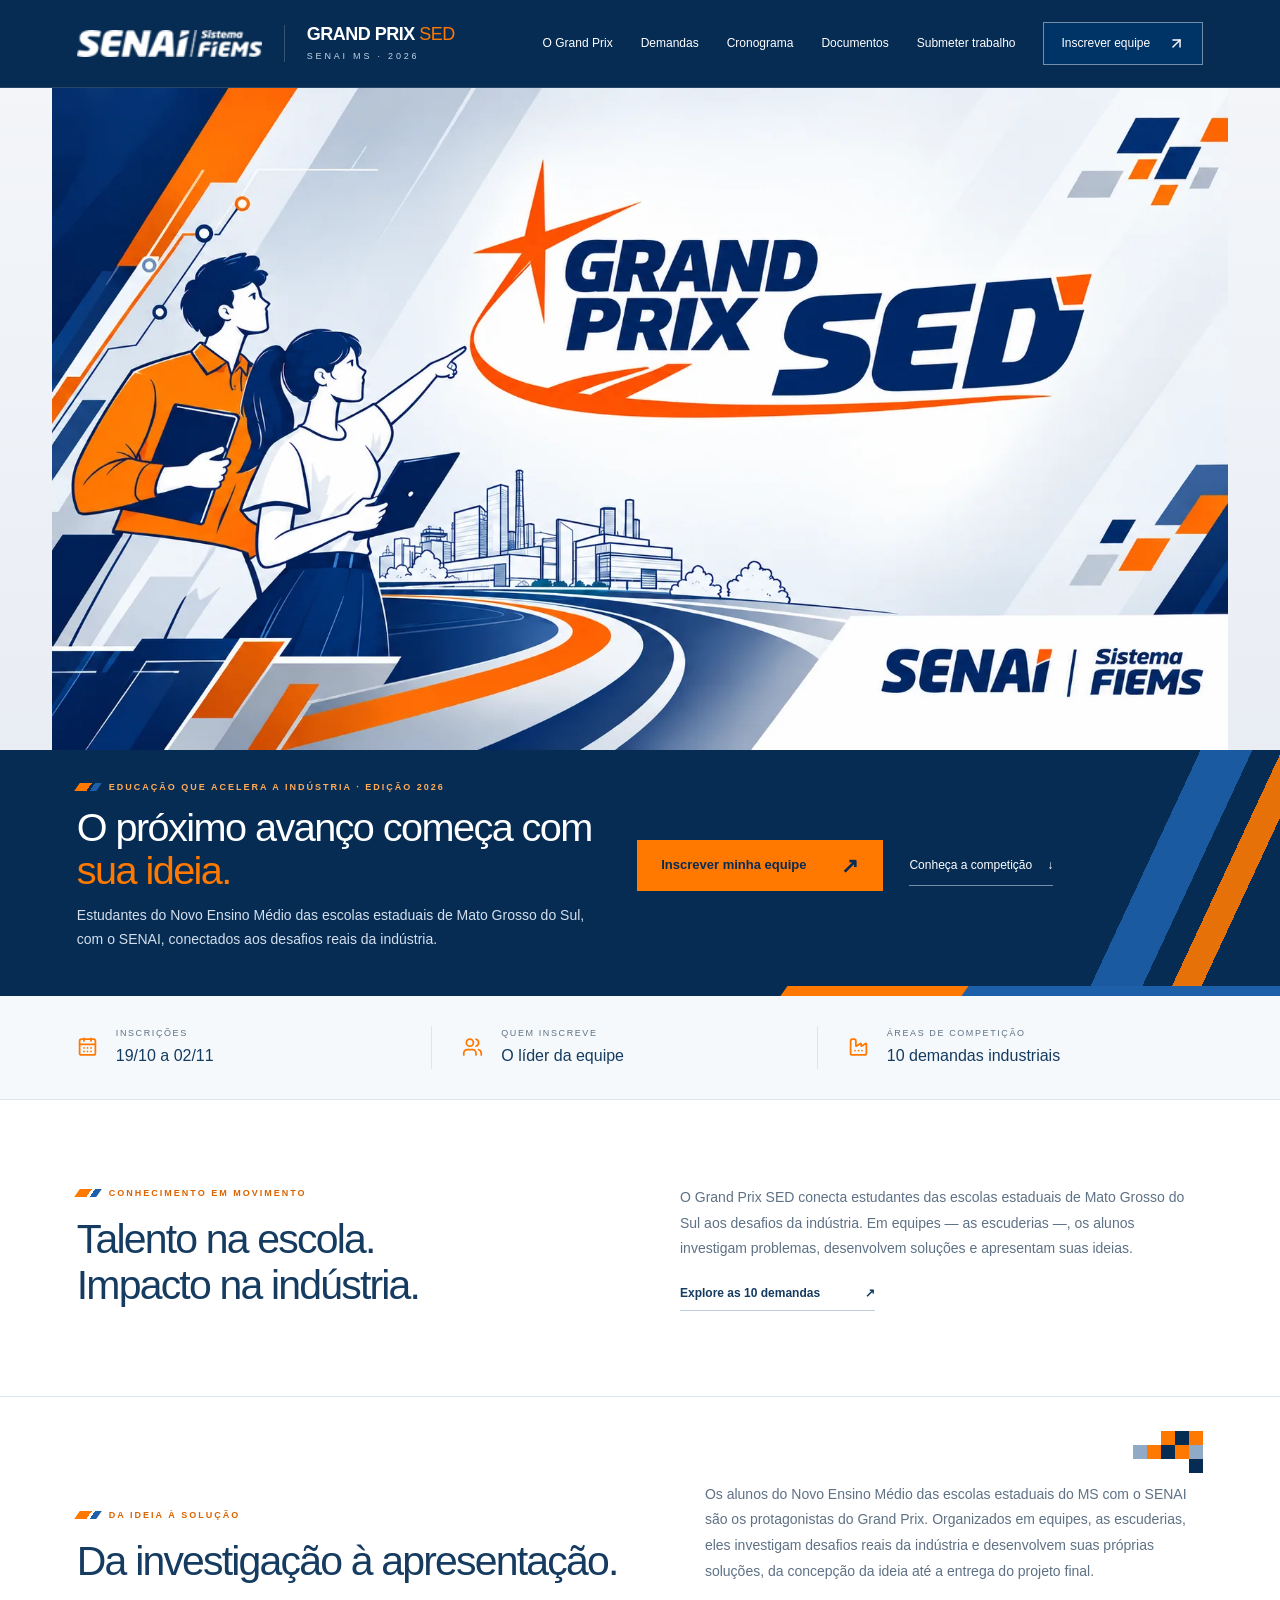
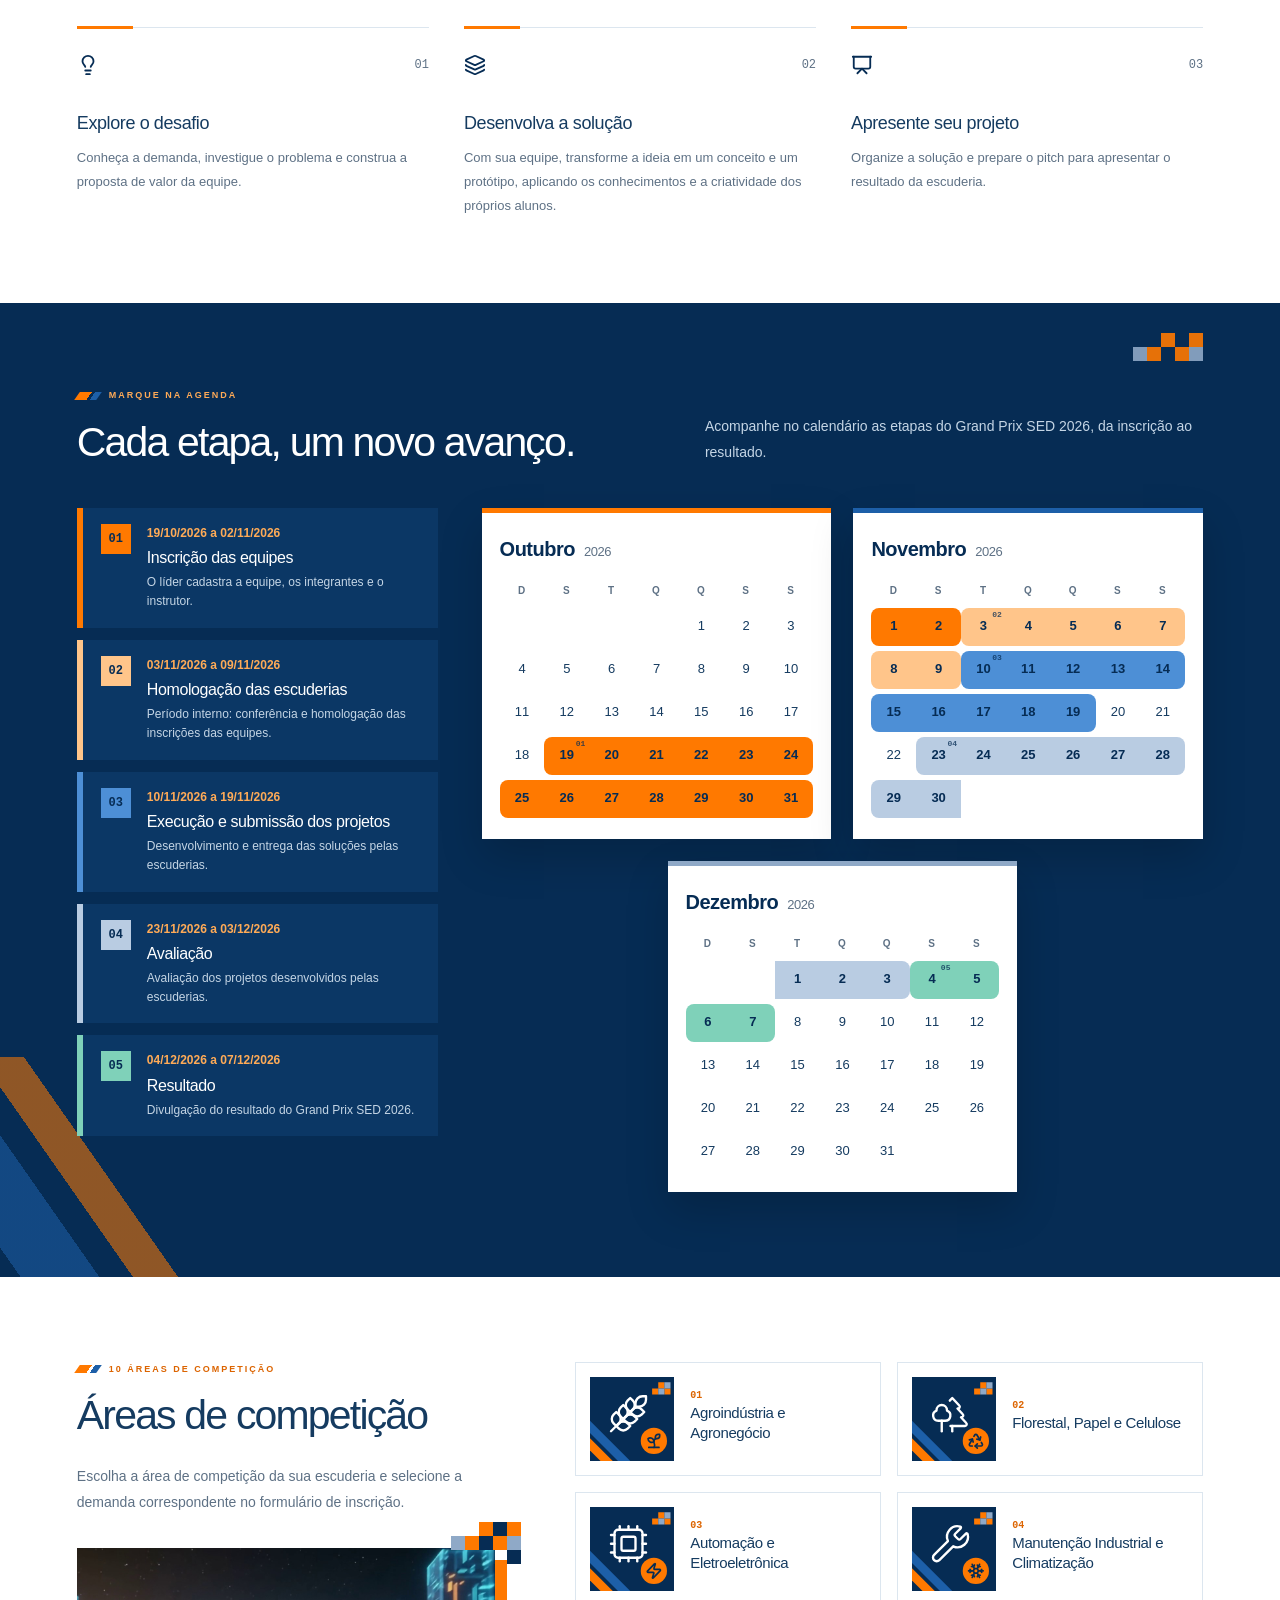
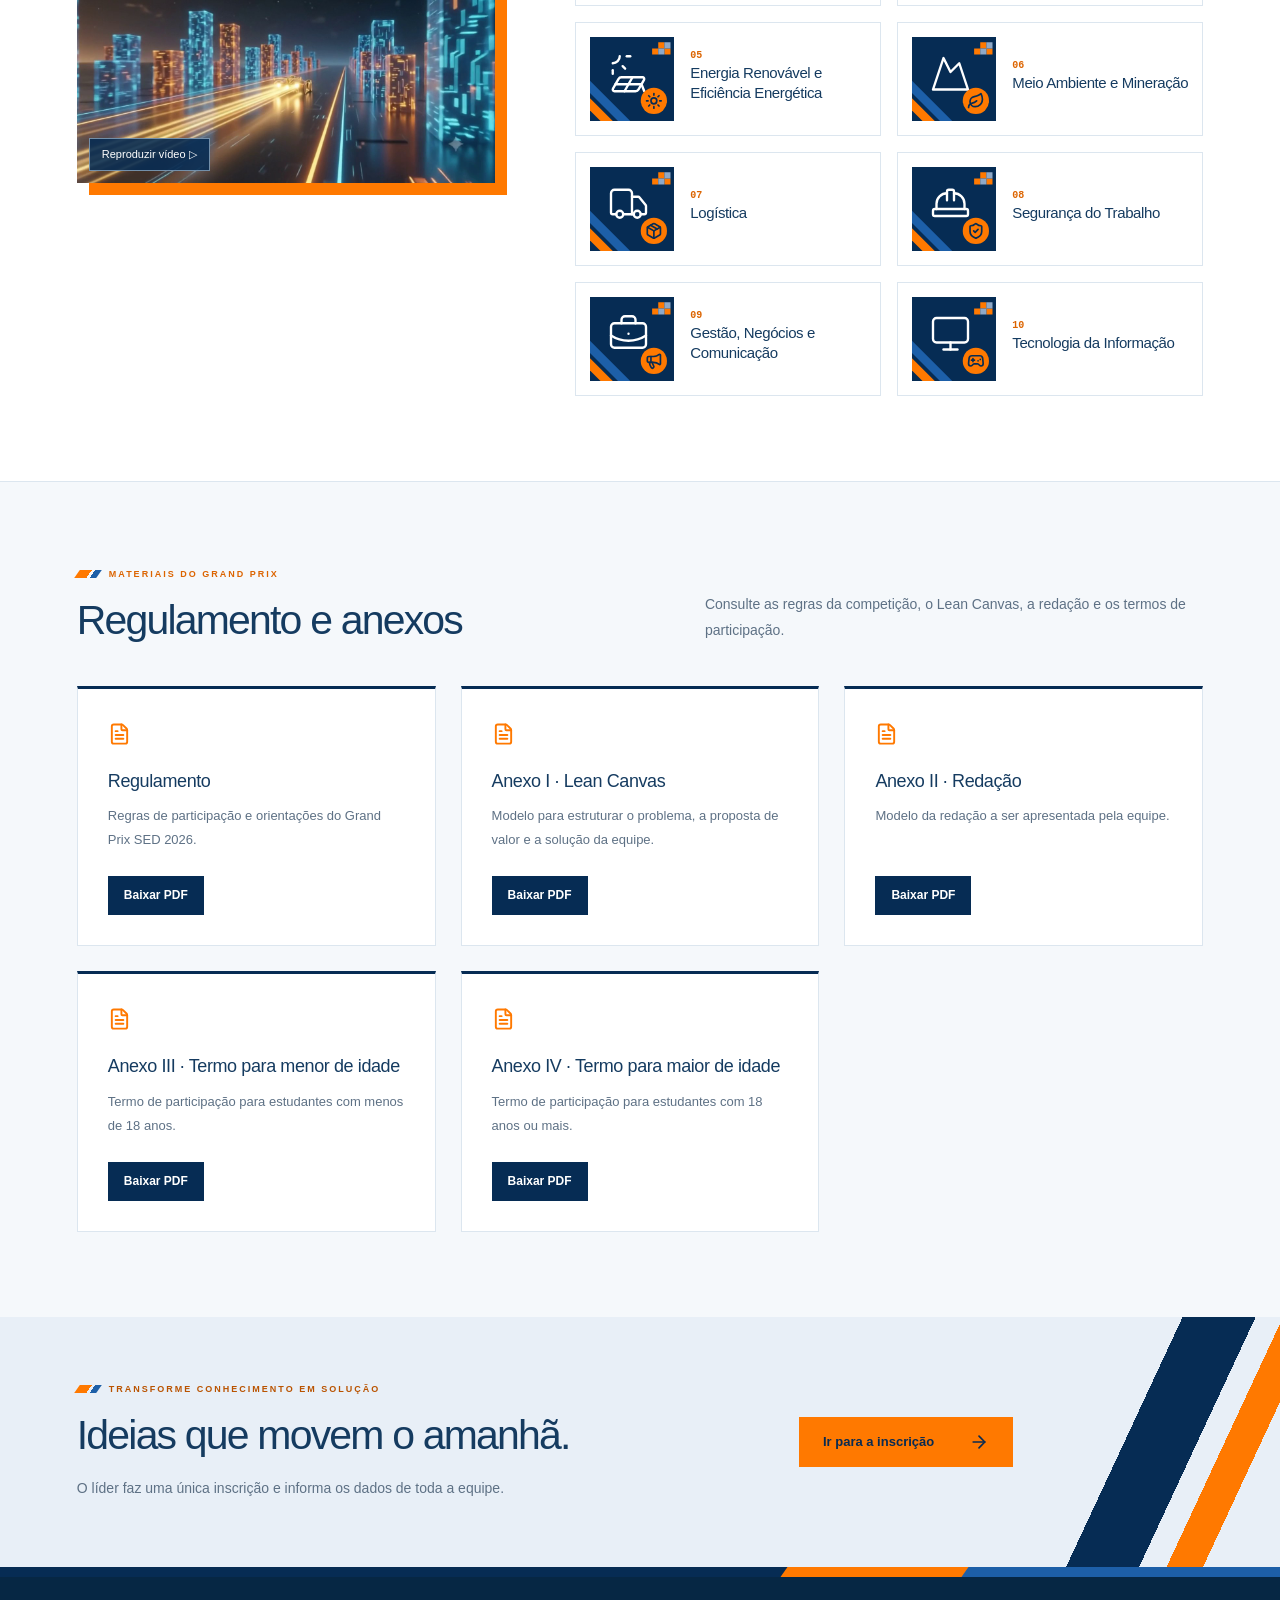
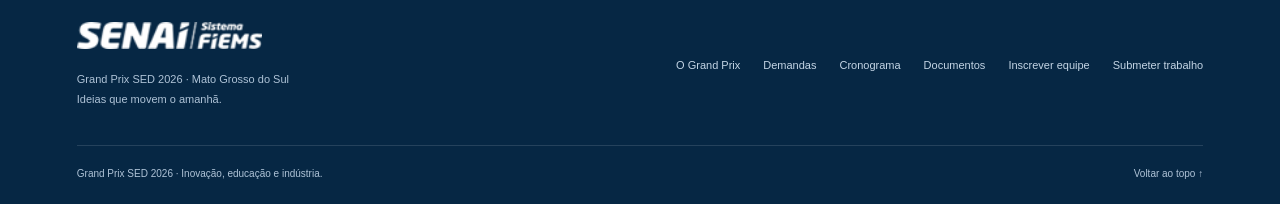
==== commit dfc68f9a: "feat: implement submission form handling with file upload and validation - Added a new JavaScript fi" ====
--- a/index.html
+++ b/index.html
@@ -1,3 +1,3 @@
 <!doctype html>
 <html lang="pt-BR"><head><meta charset="utf-8"><meta name="viewport" content="width=device-width,initial-scale=1"><meta name="theme-color" content="#091922"><meta name="description" content="Grand Prix SED 2026: estudantes de Mato Grosso do Sul desenvolvendo soluções para 10 demandas da indústria. Conheça a competição e inscreva sua equipe."><title>Grand Prix SED 2026 | Ideias que movem a indústria</title><link rel="stylesheet" href="home.css"><link rel="icon" href="[data-uri]"></head>
-<body id="inicio"><a class="skip-link" href="#conteudo">Pular para o conteúdo</a><header class="header"><div class="header-brands"><a class="institutional-logo" href="https://www.ms.senai.br/" aria-label="SENAI — Sistema FIEMS"><img class="logo-senai" src="assets/logo-senai.png" alt="SENAI — Sistema FIEMS" width="142" height="21"></a><a href="#inicio" class="brand" aria-label="Grand Prix SED — início"><svg xmlns="http://www.w3.org/2000/svg" width="28" height="28" viewBox="0 0 24 24" fill="none" stroke="currentColor" stroke-width="2" stroke-linecap="round" stroke-linejoin="round" class="lucide lucide-flag" aria-hidden="true"><path d="M4 22V4a1 1 0 0 1 .4-.8A6 6 0 0 1 8 2c3 0 5 2 7.333 2q2 0 3.067-.8A1 1 0 0 1 20 4v10a1 1 0 0 1-.4.8A6 6 0 0 1 16 16c-3 0-5-2-8-2a6 6 0 0 0-4 1.528"></path></svg><span>GRAND PRIX <b>SED</b><small>SENAI MS · 2026</small></span></a></div><button class="menu-toggle" type="button" aria-expanded="false" aria-controls="main-nav" hidden>Menu <span aria-hidden="true">☰</span></button><nav id="main-nav" aria-label="Navegação principal"><a class="active" href="#inicio">O Grand Prix</a><a class="desktop" href="#demandas">Demandas</a><a class="desktop" href="#cronograma">Cronograma</a><a class="desktop" href="#documentos">Documentos</a><a class="nav-cta" href="inscricao.html">Inscrever equipe <svg xmlns="http://www.w3.org/2000/svg" width="17" height="17" viewBox="0 0 24 24" fill="none" stroke="currentColor" stroke-width="2" stroke-linecap="round" stroke-linejoin="round" class="lucide lucide-arrow-up-right" aria-hidden="true"><path d="M7 7h10v10"></path><path d="M7 17 17 7"></path></svg></a></nav></header><main id="conteudo"><section class="hero" aria-labelledby="hero-title"><picture class="hero-art"><source type="image/webp" srcset="assets/banner-grand-prix-900.webp 900w, assets/banner-grand-prix.webp 1672w" sizes="100vw"><img src="assets/banner-grand-prix.jpg" width="1672" height="941" fetchpriority="high" alt="Grand Prix SED: dois estudantes apontam para uma pista que leva à indústria. SENAI | Sistema FIEMS."></picture><div class="hero-caption"><div><span class="eyebrow">EDUCAÇÃO QUE ACELERA A INDÚSTRIA · EDIÇÃO 2026</span><h1 id="hero-title">O próximo avanço começa com <em>sua ideia.</em></h1><p>Estudantes do Novo Ensino Médio das escolas estaduais de Mato Grosso do Sul, com o SENAI, conectados aos desafios reais da indústria.</p></div><div class="hero-actions"><a class="cta" href="inscricao.html">Inscrever minha equipe <span aria-hidden="true">↗</span></a><a class="text-link" href="#como-funciona">Conheça a competição <span aria-hidden="true">↓</span></a></div></div></section><div class="identity-stripe" aria-hidden="true"><span></span><span></span><span></span></div><div class="facts"><div><svg xmlns="http://www.w3.org/2000/svg" width="24" height="24" viewBox="0 0 24 24" fill="none" stroke="currentColor" stroke-width="2" stroke-linecap="round" stroke-linejoin="round" class="lucide lucide-calendar-days" aria-hidden="true"><path d="M8 2v3"></path><path d="M16 2v3"></path><rect x="3" y="3" width="18" height="18" rx="2"></rect><path d="M3 9h18"></path><path d="M8 13h.01"></path><path d="M12 13h.01"></path><path d="M16 13h.01"></path><path d="M8 17h.01"></path><path d="M12 17h.01"></path><path d="M16 17h.01"></path></svg><span><small>INSCRIÇÕES</small><strong>19/10 a 02/11</strong></span></div><div><svg xmlns="http://www.w3.org/2000/svg" width="24" height="24" viewBox="0 0 24 24" fill="none" stroke="currentColor" stroke-width="2" stroke-linecap="round" stroke-linejoin="round" class="lucide lucide-users" aria-hidden="true"><path d="M16 21v-2a4 4 0 0 0-4-4H6a4 4 0 0 0-4 4v2"></path><path d="M16 3.128a4 4 0 0 1 0 7.744"></path><path d="M22 21v-2a4 4 0 0 0-3-3.87"></path><circle cx="9" cy="7" r="4"></circle></svg><span><small>QUEM INSCREVE</small><strong>O líder da equipe</strong></span></div><div><svg xmlns="http://www.w3.org/2000/svg" width="24" height="24" viewBox="0 0 24 24" fill="none" stroke="currentColor" stroke-width="2" stroke-linecap="round" stroke-linejoin="round" class="lucide lucide-factory" aria-hidden="true"><path d="M12 16h.01"></path><path d="M16 16h.01"></path><path d="M3 19a2 2 0 0 0 2 2h14a2 2 0 0 0 2-2V8.5a.5.5 0 0 0-.769-.422l-4.462 2.844A.5.5 0 0 1 15 10.5v-2a.5.5 0 0 0-.769-.422L9.77 10.922A.5.5 0 0 1 9 10.5V5a2 2 0 0 0-2-2H5a2 2 0 0 0-2 2z"></path><path d="M8 16h.01"></path></svg><span><small>ÁREAS DE COMPETIÇÃO</small><strong>10 demandas industriais</strong></span></div></div><section class="school-story" aria-labelledby="escolas-titulo"><div><span class="eyebrow">CONHECIMENTO EM MOVIMENTO</span><h2 id="escolas-titulo">Talento na escola.<br>Impacto na indústria.</h2></div><div><p>O Grand Prix SED conecta estudantes das escolas estaduais de Mato Grosso do Sul aos desafios da indústria. Em equipes — as escuderias —, os alunos investigam problemas, desenvolvem soluções e apresentam suas ideias.</p><a class="inline-link" href="#demandas">Explore as 10 demandas <span aria-hidden="true">↗</span></a></div></section><section class="section" id="como-funciona"><div class="section-heading"><div><span class="eyebrow">DA IDEIA À SOLUÇÃO</span><h2>Da investigação à apresentação.</h2></div><p>Os alunos do Novo Ensino Médio das escolas estaduais do MS com o SENAI são os protagonistas do Grand Prix. Organizados em equipes, as escuderias, eles investigam desafios reais da indústria e desenvolvem suas próprias soluções, da concepção da ideia até a entrega do projeto final.</p></div><div class="steps"><article><div class="step-top"><svg xmlns="http://www.w3.org/2000/svg" width="24" height="24" viewBox="0 0 24 24" fill="none" stroke="currentColor" stroke-width="2" stroke-linecap="round" stroke-linejoin="round" class="lucide lucide-lightbulb" aria-hidden="true"><path d="M15 14c.2-1 .7-1.7 1.5-2.5 1-.9 1.5-2.2 1.5-3.5A6 6 0 0 0 6 8c0 1 .2 2.2 1.5 3.5.7.7 1.3 1.5 1.5 2.5"></path><path d="M9 18h6"></path><path d="M10 22h4"></path></svg><span>01</span></div><h3>Explore o desafio</h3><p>Conheça a demanda, investigue o problema e construa a proposta de valor da equipe.</p></article><article><div class="step-top"><svg xmlns="http://www.w3.org/2000/svg" width="24" height="24" viewBox="0 0 24 24" fill="none" stroke="currentColor" stroke-width="2" stroke-linecap="round" stroke-linejoin="round" class="lucide lucide-layers" aria-hidden="true"><path d="M12.83 2.18a2 2 0 0 0-1.66 0L2.6 6.08a1 1 0 0 0 0 1.83l8.58 3.91a2 2 0 0 0 1.66 0l8.58-3.9a1 1 0 0 0 0-1.83z"></path><path d="M2 12a1 1 0 0 0 .58.91l8.6 3.91a2 2 0 0 0 1.65 0l8.58-3.9A1 1 0 0 0 22 12"></path><path d="M2 17a1 1 0 0 0 .58.91l8.6 3.91a2 2 0 0 0 1.65 0l8.58-3.9A1 1 0 0 0 22 17"></path></svg><span>02</span></div><h3>Desenvolva a solução</h3><p>Com sua equipe, transforme a ideia em um conceito e um protótipo, aplicando os conhecimentos e a criatividade dos próprios alunos.</p></article><article><div class="step-top"><svg xmlns="http://www.w3.org/2000/svg" width="24" height="24" viewBox="0 0 24 24" fill="none" stroke="currentColor" stroke-width="2" stroke-linecap="round" stroke-linejoin="round" class="lucide lucide-presentation" aria-hidden="true"><path d="M2 3h20"></path><path d="M21 3v11a2 2 0 0 1-2 2H5a2 2 0 0 1-2-2V3"></path><path d="m7 21 5-5 5 5"></path></svg><span>03</span></div><h3>Apresente seu projeto</h3><p>Organize a solução e prepare o pitch para apresentar o resultado da escuderia.</p></article></div></section><section class="schedule" id="cronograma"><div class="section-heading"><div><span class="eyebrow">MARQUE NA AGENDA</span><h2>Cada etapa, um novo avanço.</h2></div><p>Acompanhe no calendário as etapas do Grand Prix SED 2026, da inscrição ao resultado.</p></div><div class="calendar-layout"><ol class="stage-list"><li class="s1"><span class="stage-number">01</span><div><span class="date"><time datetime="2026-10-19">19/10/2026</time> a <time datetime="2026-11-02">02/11/2026</time></span><h3>Inscrição das equipes</h3><p>O líder cadastra a equipe, os integrantes e o instrutor.</p></div></li><li class="s2"><span class="stage-number">02</span><div><span class="date"><time datetime="2026-11-03">03/11/2026</time> a <time datetime="2026-11-09">09/11/2026</time></span><h3>Homologação das escuderias</h3><p>Período interno: conferência e homologação das inscrições das equipes.</p></div></li><li class="s3"><span class="stage-number">03</span><div><span class="date"><time datetime="2026-11-10">10/11/2026</time> a <time datetime="2026-11-19">19/11/2026</time></span><h3>Execução e submissão dos projetos</h3><p>Desenvolvimento e entrega das soluções pelas escuderias.</p></div></li><li class="s4"><span class="stage-number">04</span><div><span class="date"><time datetime="2026-11-23">23/11/2026</time> a <time datetime="2026-12-03">03/12/2026</time></span><h3>Avaliação</h3><p>Avaliação dos projetos desenvolvidos pelas escuderias.</p></div></li><li class="s5"><span class="stage-number">05</span><div><span class="date"><time datetime="2026-12-04">04/12/2026</time> a <time datetime="2026-12-07">07/12/2026</time></span><h3>Resultado</h3><p>Divulgação do resultado do Grand Prix SED 2026.</p></div></li></ol><div class="calendar-months" aria-hidden="true"><figure class="month"><figcaption>Outubro <small>2026</small></figcaption><table><thead><tr><th>D</th><th>S</th><th>T</th><th>Q</th><th>Q</th><th>S</th><th>S</th></tr></thead><tbody><tr><td></td><td></td><td></td><td></td><td><span>1</span></td><td><span>2</span></td><td><span>3</span></td></tr><tr><td><span>4</span></td><td><span>5</span></td><td><span>6</span></td><td><span>7</span></td><td><span>8</span></td><td><span>9</span></td><td><span>10</span></td></tr><tr><td><span>11</span></td><td><span>12</span></td><td><span>13</span></td><td><span>14</span></td><td><span>15</span></td><td><span>16</span></td><td><span>17</span></td></tr><tr><td><span>18</span></td><td class="s1 is-start"><span>19</span><i>01</i></td><td class="s1"><span>20</span></td><td class="s1"><span>21</span></td><td class="s1"><span>22</span></td><td class="s1"><span>23</span></td><td class="s1 is-end"><span>24</span></td></tr><tr><td class="s1 is-start"><span>25</span></td><td class="s1"><span>26</span></td><td class="s1"><span>27</span></td><td class="s1"><span>28</span></td><td class="s1"><span>29</span></td><td class="s1"><span>30</span></td><td class="s1 is-end"><span>31</span></td></tr></tbody></table></figure><figure class="month"><figcaption>Novembro <small>2026</small></figcaption><table><thead><tr><th>D</th><th>S</th><th>T</th><th>Q</th><th>Q</th><th>S</th><th>S</th></tr></thead><tbody><tr><td class="s1 is-start"><span>1</span></td><td class="s1 is-end"><span>2</span></td><td class="s2 is-start"><span>3</span><i>02</i></td><td class="s2"><span>4</span></td><td class="s2"><span>5</span></td><td class="s2"><span>6</span></td><td class="s2 is-end"><span>7</span></td></tr><tr><td class="s2 is-start"><span>8</span></td><td class="s2 is-end"><span>9</span></td><td class="s3 is-start"><span>10</span><i>03</i></td><td class="s3"><span>11</span></td><td class="s3"><span>12</span></td><td class="s3"><span>13</span></td><td class="s3 is-end"><span>14</span></td></tr><tr><td class="s3 is-start"><span>15</span></td><td class="s3"><span>16</span></td><td class="s3"><span>17</span></td><td class="s3"><span>18</span></td><td class="s3 is-end"><span>19</span></td><td><span>20</span></td><td><span>21</span></td></tr><tr><td><span>22</span></td><td class="s4 is-start"><span>23</span><i>04</i></td><td class="s4"><span>24</span></td><td class="s4"><span>25</span></td><td class="s4"><span>26</span></td><td class="s4"><span>27</span></td><td class="s4 is-end"><span>28</span></td></tr><tr><td class="s4 is-start"><span>29</span></td><td class="s4"><span>30</span></td><td></td><td></td><td></td><td></td><td></td></tr></tbody></table></figure><figure class="month"><figcaption>Dezembro <small>2026</small></figcaption><table><thead><tr><th>D</th><th>S</th><th>T</th><th>Q</th><th>Q</th><th>S</th><th>S</th></tr></thead><tbody><tr><td></td><td></td><td class="s4"><span>1</span></td><td class="s4"><span>2</span></td><td class="s4 is-end"><span>3</span></td><td class="s5 is-start"><span>4</span><i>05</i></td><td class="s5 is-end"><span>5</span></td></tr><tr><td class="s5 is-start"><span>6</span></td><td class="s5 is-end"><span>7</span></td><td><span>8</span></td><td><span>9</span></td><td><span>10</span></td><td><span>11</span></td><td><span>12</span></td></tr><tr><td><span>13</span></td><td><span>14</span></td><td><span>15</span></td><td><span>16</span></td><td><span>17</span></td><td><span>18</span></td><td><span>19</span></td></tr><tr><td><span>20</span></td><td><span>21</span></td><td><span>22</span></td><td><span>23</span></td><td><span>24</span></td><td><span>25</span></td><td><span>26</span></td></tr><tr><td><span>27</span></td><td><span>28</span></td><td><span>29</span></td><td><span>30</span></td><td><span>31</span></td><td></td><td></td></tr></tbody></table></figure></div></div></section><section class="section units demands" id="demandas"><div class="demands-intro"><span class="eyebrow">10 DEMANDAS INDUSTRIAIS</span><h2>Escolha seu desafio.</h2><p>Conheça as áreas de competição e selecione a demanda da sua escuderia no formulário de inscrição.</p><figure class="gp-video"><video id="gp-video" muted loop playsinline preload="none" poster="assets/abertura-poster.jpg" aria-label="Vídeo de abertura do Grand Prix SED 2026, sem áudio"><source data-src="assets/abertura-grand-prix.mp4" type="video/mp4"></video><button id="video-toggle" type="button" hidden>Reproduzir vídeo</button></figure></div><ol><li><svg class="area-art" viewBox="0 0 96 96" aria-hidden="true" focusable="false"><rect width="96" height="96" fill="#062c54"/><path d="M0 50 46 96H32L0 64Z" fill="#1d5fa8"/><path d="M0 70 26 96H12L0 84Z" fill="#ff7900"/><path d="M78 6h7v7h-7zM85 13h7v7h-7zM71 13h7v7h-7z" fill="#ff7900"/><path d="M85 6h7v7h-7zM78 13h7v7h-7z" fill="#8fa9c7"/><g transform="translate(20 18) scale(2)" fill="none" stroke="#fff" stroke-width="1.35" stroke-linecap="round" stroke-linejoin="round"><path d="M2 22 16 8"/><path d="M3.47 12.53 5 11l1.53 1.53a3.5 3.5 0 0 1 0 4.94L5 19l-1.53-1.53a3.5 3.5 0 0 1 0-4.94Z"/><path d="M7.47 8.53 9 7l1.53 1.53a3.5 3.5 0 0 1 0 4.94L9 15l-1.53-1.53a3.5 3.5 0 0 1 0-4.94Z"/><path d="M11.47 4.53 13 3l1.53 1.53a3.5 3.5 0 0 1 0 4.94L13 11l-1.53-1.53a3.5 3.5 0 0 1 0-4.94Z"/><path d="M20 2h2v2a4 4 0 0 1-4 4h-2V6a4 4 0 0 1 4-4Z"/><path d="M11.47 17.47 13 19l-1.53 1.53a3.5 3.5 0 0 1-4.94 0L5 19l1.53-1.53a3.5 3.5 0 0 1 4.94 0Z"/><path d="M15.47 13.47 17 15l-1.53 1.53a3.5 3.5 0 0 1-4.94 0L9 15l1.53-1.53a3.5 3.5 0 0 1 4.94 0Z"/><path d="M19.47 9.47 21 11l-1.53 1.53a3.5 3.5 0 0 1-4.94 0L13 11l1.53-1.53a3.5 3.5 0 0 1 4.94 0Z"/></g><circle cx="73" cy="73" r="15" fill="#ff7900"/><g transform="translate(63 63) scale(.8333)" fill="none" stroke="#062c54" stroke-width="2.3" stroke-linecap="round" stroke-linejoin="round"><path d="M14 9.536V7a4 4 0 0 1 4-4h1.5a.5.5 0 0 1 .5.5V5a4 4 0 0 1-4 4 4 4 0 0 0-4 4c0 2 1 3 1 5a5 5 0 0 1-1 3"/><path d="M4 9a5 5 0 0 1 8 4 5 5 0 0 1-8-4"/><path d="M5 21h14"/></g></svg><div><span class="area-number">01</span><h3>Agroindústria e Agronegócio</h3><p>Açúcar e Álcool • Agroindústria • Agroecologia • Agronegócio</p></div></li><li><svg class="area-art" viewBox="0 0 96 96" aria-hidden="true" focusable="false"><rect width="96" height="96" fill="#062c54"/><path d="M0 50 46 96H32L0 64Z" fill="#1d5fa8"/><path d="M0 70 26 96H12L0 84Z" fill="#ff7900"/><path d="M78 6h7v7h-7zM85 13h7v7h-7zM71 13h7v7h-7z" fill="#ff7900"/><path d="M85 6h7v7h-7zM78 13h7v7h-7z" fill="#8fa9c7"/><g transform="translate(20 18) scale(2)" fill="none" stroke="#fff" stroke-width="1.35" stroke-linecap="round" stroke-linejoin="round"><path d="M10 10v.2A3 3 0 0 1 8.9 16H5a3 3 0 0 1-1-5.8V10a3 3 0 0 1 6 0Z"/><path d="M7 16v6"/><path d="M13 19v3"/><path d="M12 19h8.3a1 1 0 0 0 .7-1.7L18 14h.3a1 1 0 0 0 .7-1.7L16 9h.2a1 1 0 0 0 .8-1.7L13 3l-1.4 1.5"/></g><circle cx="73" cy="73" r="15" fill="#ff7900"/><g transform="translate(63 63) scale(.8333)" fill="none" stroke="#062c54" stroke-width="2.3" stroke-linecap="round" stroke-linejoin="round"><path d="M7 19H4.815a1.83 1.83 0 0 1-1.57-.881 1.785 1.785 0 0 1-.004-1.784L7.196 9.5"/><path d="M11 19h8.203a1.83 1.83 0 0 0 1.556-.89 1.784 1.784 0 0 0 0-1.775l-1.226-2.12"/><path d="m14 16-3 3 3 3"/><path d="M8.293 13.596 7.196 9.5 3.1 10.598"/><path d="m9.344 5.811 1.093-1.892A1.83 1.83 0 0 1 11.985 3a1.784 1.784 0 0 1 1.546.888l3.943 6.843"/><path d="m13.378 9.633 4.096 1.098 1.097-4.096"/></g></svg><div><span class="area-number">02</span><h3>Florestal, Papel e Celulose</h3><p>Papel e Celulose • Florestas</p></div></li><li><svg class="area-art" viewBox="0 0 96 96" aria-hidden="true" focusable="false"><rect width="96" height="96" fill="#062c54"/><path d="M0 50 46 96H32L0 64Z" fill="#1d5fa8"/><path d="M0 70 26 96H12L0 84Z" fill="#ff7900"/><path d="M78 6h7v7h-7zM85 13h7v7h-7zM71 13h7v7h-7z" fill="#ff7900"/><path d="M85 6h7v7h-7zM78 13h7v7h-7z" fill="#8fa9c7"/><g transform="translate(20 18) scale(2)" fill="none" stroke="#fff" stroke-width="1.35" stroke-linecap="round" stroke-linejoin="round"><path d="M12 20v2"/><path d="M12 2v2"/><path d="M17 20v2"/><path d="M17 2v2"/><path d="M2 12h2"/><path d="M2 17h2"/><path d="M2 7h2"/><path d="M20 12h2"/><path d="M20 17h2"/><path d="M20 7h2"/><path d="M7 20v2"/><path d="M7 2v2"/><rect x="4" y="4" width="16" height="16" rx="2"/><rect x="8" y="8" width="8" height="8" rx="1"/></g><circle cx="73" cy="73" r="15" fill="#ff7900"/><g transform="translate(63 63) scale(.8333)" fill="none" stroke="#062c54" stroke-width="2.3" stroke-linecap="round" stroke-linejoin="round"><path d="M4 14a1 1 0 0 1-.78-1.63l9.9-10.2a.5.5 0 0 1 .86.46l-1.92 6.02A1 1 0 0 0 13 10h7a1 1 0 0 1 .78 1.63l-9.9 10.2a.5.5 0 0 1-.86-.46l1.92-6.02A1 1 0 0 0 11 14z"/></g></svg><div><span class="area-number">03</span><h3>Automação e Eletroeletrônica</h3><p>Automação Industrial • Eletromecânica • Eletrotécnica • Mecatrônica</p></div></li><li><svg class="area-art" viewBox="0 0 96 96" aria-hidden="true" focusable="false"><rect width="96" height="96" fill="#062c54"/><path d="M0 50 46 96H32L0 64Z" fill="#1d5fa8"/><path d="M0 70 26 96H12L0 84Z" fill="#ff7900"/><path d="M78 6h7v7h-7zM85 13h7v7h-7zM71 13h7v7h-7z" fill="#ff7900"/><path d="M85 6h7v7h-7zM78 13h7v7h-7z" fill="#8fa9c7"/><g transform="translate(20 18) scale(2)" fill="none" stroke="#fff" stroke-width="1.35" stroke-linecap="round" stroke-linejoin="round"><path d="M14.7 6.3a1 1 0 0 0 0 1.4l1.6 1.6a1 1 0 0 0 1.4 0l3.106-3.105c.32-.322.863-.22.983.218a6 6 0 0 1-8.259 7.057l-7.91 7.91a1 1 0 0 1-2.999-3l7.91-7.91a6 6 0 0 1 7.057-8.259c.438.12.54.662.219.984z"/></g><circle cx="73" cy="73" r="15" fill="#ff7900"/><g transform="translate(63 63) scale(.8333)" fill="none" stroke="#062c54" stroke-width="2.3" stroke-linecap="round" stroke-linejoin="round"><path d="m10 20-1.25-2.5L6 18"/><path d="M10 4 8.75 6.5 6 6"/><path d="m14 20 1.25-2.5L18 18"/><path d="m14 4 1.25 2.5L18 6"/><path d="m17 21-3-6h-4"/><path d="m17 3-3 6 1.5 3"/><path d="M2 12h6.5L10 9"/><path d="m20 10-1.5 2 1.5 2"/><path d="M22 12h-6.5L14 15"/><path d="m4 10 1.5 2L4 14"/><path d="m7 21 3-6-1.5-3"/><path d="m7 3 3 6h4"/></g></svg><div><span class="area-number">04</span><h3>Manutenção Industrial e Climatização</h3><p>Refrigeração e Climatização • Manutenção Automotiva</p></div></li><li><svg class="area-art" viewBox="0 0 96 96" aria-hidden="true" focusable="false"><rect width="96" height="96" fill="#062c54"/><path d="M0 50 46 96H32L0 64Z" fill="#1d5fa8"/><path d="M0 70 26 96H12L0 84Z" fill="#ff7900"/><path d="M78 6h7v7h-7zM85 13h7v7h-7zM71 13h7v7h-7z" fill="#ff7900"/><path d="M85 6h7v7h-7zM78 13h7v7h-7z" fill="#8fa9c7"/><g transform="translate(20 18) scale(2)" fill="none" stroke="#fff" stroke-width="1.35" stroke-linecap="round" stroke-linejoin="round"><path d="M11 2h2"/><path d="m14.28 14-4.56 8"/><path d="m21 22-1.558-4H4.558"/><path d="M3 10v2"/><path d="M6.245 15.04A2 2 0 0 1 8 14h12a1 1 0 0 1 .864 1.505l-3.11 5.457A2 2 0 0 1 16 22H4a1 1 0 0 1-.863-1.506z"/><path d="M7 2a4 4 0 0 1-4 4"/><path d="m8.66 7.66 1.41 1.41"/></g><circle cx="73" cy="73" r="15" fill="#ff7900"/><g transform="translate(63 63) scale(.8333)" fill="none" stroke="#062c54" stroke-width="2.3" stroke-linecap="round" stroke-linejoin="round"><circle cx="12" cy="12" r="4"/><path d="M12 2v2"/><path d="M12 20v2"/><path d="m4.93 4.93 1.41 1.41"/><path d="m17.66 17.66 1.41 1.41"/><path d="M2 12h2"/><path d="M20 12h2"/><path d="m6.34 17.66-1.41 1.41"/><path d="m19.07 4.93-1.41 1.41"/></g></svg><div><span class="area-number">05</span><h3>Energia Renovável e Eficiência Energética</h3><p>Energia Renovável</p></div></li><li><svg class="area-art" viewBox="0 0 96 96" aria-hidden="true" focusable="false"><rect width="96" height="96" fill="#062c54"/><path d="M0 50 46 96H32L0 64Z" fill="#1d5fa8"/><path d="M0 70 26 96H12L0 84Z" fill="#ff7900"/><path d="M78 6h7v7h-7zM85 13h7v7h-7zM71 13h7v7h-7z" fill="#ff7900"/><path d="M85 6h7v7h-7zM78 13h7v7h-7z" fill="#8fa9c7"/><g transform="translate(20 18) scale(2)" fill="none" stroke="#fff" stroke-width="1.35" stroke-linecap="round" stroke-linejoin="round"><path d="m8 3 4 8 5-5 5 15H2L8 3z"/></g><circle cx="73" cy="73" r="15" fill="#ff7900"/><g transform="translate(63 63) scale(.8333)" fill="none" stroke="#062c54" stroke-width="2.3" stroke-linecap="round" stroke-linejoin="round"><path d="M11 20A7 7 0 0 1 9.8 6.1C15.5 5 17 4.48 19 2c1 2 2 4.18 2 8 0 5.5-4.78 10-10 10Z"/><path d="M2 21c0-3 1.85-5.36 5.08-6C9.5 14.52 12 13 13 12"/></g></svg><div><span class="area-number">06</span><h3>Meio Ambiente e Mineração</h3><p>Meio Ambiente • Mineração</p></div></li><li><svg class="area-art" viewBox="0 0 96 96" aria-hidden="true" focusable="false"><rect width="96" height="96" fill="#062c54"/><path d="M0 50 46 96H32L0 64Z" fill="#1d5fa8"/><path d="M0 70 26 96H12L0 84Z" fill="#ff7900"/><path d="M78 6h7v7h-7zM85 13h7v7h-7zM71 13h7v7h-7z" fill="#ff7900"/><path d="M85 6h7v7h-7zM78 13h7v7h-7z" fill="#8fa9c7"/><g transform="translate(20 18) scale(2)" fill="none" stroke="#fff" stroke-width="1.35" stroke-linecap="round" stroke-linejoin="round"><path d="M14 18V6a2 2 0 0 0-2-2H4a2 2 0 0 0-2 2v11a1 1 0 0 0 1 1h2"/><path d="M15 18H9"/><path d="M19 18h2a1 1 0 0 0 1-1v-3.65a1 1 0 0 0-.22-.624l-3.48-4.35A1 1 0 0 0 17.52 8H14"/><circle cx="17" cy="18" r="2"/><circle cx="7" cy="18" r="2"/></g><circle cx="73" cy="73" r="15" fill="#ff7900"/><g transform="translate(63 63) scale(.8333)" fill="none" stroke="#062c54" stroke-width="2.3" stroke-linecap="round" stroke-linejoin="round"><path d="M11 21.73a2 2 0 0 0 2 0l7-4A2 2 0 0 0 21 16V8a2 2 0 0 0-1-1.73l-7-4a2 2 0 0 0-2 0l-7 4A2 2 0 0 0 3 8v8a2 2 0 0 0 1 1.73z"/><path d="M12 22V12"/><polyline points="3.29 7 12 12 20.71 7"/><path d="m7.5 4.27 9 5.15"/></g></svg><div><span class="area-number">07</span><h3>Logística</h3><p>Logística</p></div></li><li><svg class="area-art" viewBox="0 0 96 96" aria-hidden="true" focusable="false"><rect width="96" height="96" fill="#062c54"/><path d="M0 50 46 96H32L0 64Z" fill="#1d5fa8"/><path d="M0 70 26 96H12L0 84Z" fill="#ff7900"/><path d="M78 6h7v7h-7zM85 13h7v7h-7zM71 13h7v7h-7z" fill="#ff7900"/><path d="M85 6h7v7h-7zM78 13h7v7h-7z" fill="#8fa9c7"/><g transform="translate(20 18) scale(2)" fill="none" stroke="#fff" stroke-width="1.35" stroke-linecap="round" stroke-linejoin="round"><path d="M10 10V5a1 1 0 0 1 1-1h2a1 1 0 0 1 1 1v5"/><path d="M14 6a6 6 0 0 1 6 6v3"/><path d="M4 15v-3a6 6 0 0 1 6-6"/><rect x="2" y="15" width="20" height="4" rx="1"/></g><circle cx="73" cy="73" r="15" fill="#ff7900"/><g transform="translate(63 63) scale(.8333)" fill="none" stroke="#062c54" stroke-width="2.3" stroke-linecap="round" stroke-linejoin="round"><path d="M20 13c0 5-3.5 7.5-7.66 8.95a1 1 0 0 1-.67-.01C7.5 20.5 4 18 4 13V6a1 1 0 0 1 1-1c2 0 4.5-1.2 6.24-2.72a1.17 1.17 0 0 1 1.52 0C14.51 3.81 17 5 19 5a1 1 0 0 1 1 1z"/><path d="m9 12 2 2 4-4"/></g></svg><div><span class="area-number">08</span><h3>Segurança do Trabalho</h3><p>Segurança do Trabalho</p></div></li><li><svg class="area-art" viewBox="0 0 96 96" aria-hidden="true" focusable="false"><rect width="96" height="96" fill="#062c54"/><path d="M0 50 46 96H32L0 64Z" fill="#1d5fa8"/><path d="M0 70 26 96H12L0 84Z" fill="#ff7900"/><path d="M78 6h7v7h-7zM85 13h7v7h-7zM71 13h7v7h-7z" fill="#ff7900"/><path d="M85 6h7v7h-7zM78 13h7v7h-7z" fill="#8fa9c7"/><g transform="translate(20 18) scale(2)" fill="none" stroke="#fff" stroke-width="1.35" stroke-linecap="round" stroke-linejoin="round"><path d="M12 12h.01"/><path d="M16 6V4a2 2 0 0 0-2-2h-4a2 2 0 0 0-2 2v2"/><path d="M22 13a18.15 18.15 0 0 1-20 0"/><rect width="20" height="14" x="2" y="6" rx="2"/></g><circle cx="73" cy="73" r="15" fill="#ff7900"/><g transform="translate(63 63) scale(.8333)" fill="none" stroke="#062c54" stroke-width="2.3" stroke-linecap="round" stroke-linejoin="round"><path d="M11 6a13 13 0 0 0 8.4-2.8A1 1 0 0 1 21 4v12a1 1 0 0 1-1.6.8A13 13 0 0 0 11 14H5a2 2 0 0 1-2-2V8a2 2 0 0 1 2-2z"/><path d="M6 14a12 12 0 0 0 2.4 7.2 2 2 0 0 0 3.2-2.4A8 8 0 0 1 10 14"/><path d="M8 6v8"/></g></svg><div><span class="area-number">09</span><h3>Gestão, Negócios e Comunicação</h3><p>Administração • Recursos Humanos • Publicidade</p></div></li><li><svg class="area-art" viewBox="0 0 96 96" aria-hidden="true" focusable="false"><rect width="96" height="96" fill="#062c54"/><path d="M0 50 46 96H32L0 64Z" fill="#1d5fa8"/><path d="M0 70 26 96H12L0 84Z" fill="#ff7900"/><path d="M78 6h7v7h-7zM85 13h7v7h-7zM71 13h7v7h-7z" fill="#ff7900"/><path d="M85 6h7v7h-7zM78 13h7v7h-7z" fill="#8fa9c7"/><g transform="translate(20 18) scale(2)" fill="none" stroke="#fff" stroke-width="1.35" stroke-linecap="round" stroke-linejoin="round"><rect width="20" height="14" x="2" y="3" rx="2"/><line x1="8" x2="16" y1="21" y2="21"/><line x1="12" x2="12" y1="17" y2="21"/></g><circle cx="73" cy="73" r="15" fill="#ff7900"/><g transform="translate(63 63) scale(.8333)" fill="none" stroke="#062c54" stroke-width="2.3" stroke-linecap="round" stroke-linejoin="round"><line x1="6" x2="10" y1="11" y2="11"/><line x1="8" x2="8" y1="9" y2="13"/><line x1="15" x2="15.01" y1="12" y2="12"/><line x1="18" x2="18.01" y1="10" y2="10"/><path d="M17.32 5H6.68a4 4 0 0 0-3.978 3.59c-.006.052-.01.101-.017.152C2.604 9.416 2 14.456 2 16a3 3 0 0 0 3 3c1 0 1.5-.5 2-1l1.414-1.414A2 2 0 0 1 9.828 16h4.344a2 2 0 0 1 1.414.586L17 18c.5.5 1 1 2 1a3 3 0 0 0 3-3c0-1.545-.604-6.584-.685-7.258-.007-.05-.011-.1-.017-.151A4 4 0 0 0 17.32 5z"/></g></svg><div><span class="area-number">10</span><h3>Tecnologia da Informação</h3><p>Informática para Internet • Programação de Jogos Digitais</p></div></li></ol></section><section class="section documents" id="documentos"><div class="section-heading"><div><span class="eyebrow">MATERIAIS DO GRAND PRIX</span><h2>Regulamento e Lean Canvas</h2></div><p>Consulte as regras da competição e o modelo para organizar a proposta da equipe.</p></div><div class="document-grid"><article><svg xmlns="http://www.w3.org/2000/svg" width="30" height="30" viewBox="0 0 24 24" fill="none" stroke="currentColor" stroke-width="2" stroke-linecap="round" stroke-linejoin="round" class="lucide lucide-file-text" aria-hidden="true"><path d="M6 22a2 2 0 0 1-2-2V4a2 2 0 0 1 2-2h8a2.4 2.4 0 0 1 1.704.706l3.588 3.588A2.4 2.4 0 0 1 20 8v12a2 2 0 0 1-2 2z"></path><path d="M14 2v5a1 1 0 0 0 1 1h5"></path><path d="M10 9H8"></path><path d="M16 13H8"></path><path d="M16 17H8"></path></svg><h3>Regulamento</h3><p>Regras de participação e orientações do Grand Prix SED 2026.</p><span class="document-status">Arquivo em breve</span></article><article><svg xmlns="http://www.w3.org/2000/svg" width="30" height="30" viewBox="0 0 24 24" fill="none" stroke="currentColor" stroke-width="2" stroke-linecap="round" stroke-linejoin="round" class="lucide lucide-file-text" aria-hidden="true"><path d="M6 22a2 2 0 0 1-2-2V4a2 2 0 0 1 2-2h8a2.4 2.4 0 0 1 1.704.706l3.588 3.588A2.4 2.4 0 0 1 20 8v12a2 2 0 0 1-2 2z"></path><path d="M14 2v5a1 1 0 0 0 1 1h5"></path><path d="M10 9H8"></path><path d="M16 13H8"></path><path d="M16 17H8"></path></svg><h3>Lean Canvas</h3><p>Modelo para estruturar o problema, a proposta de valor e a solução da equipe.</p><span class="document-status">Arquivo em breve</span></article></div></section><section class="closing"><div><span class="eyebrow">TRANSFORME CONHECIMENTO EM SOLUÇÃO</span><h2>Ideias que movem o amanhã.</h2><p>O líder faz uma única inscrição e informa os dados de toda a equipe.</p></div><a class="cta" href="inscricao.html">Ir para a inscrição <svg xmlns="http://www.w3.org/2000/svg" width="20" height="20" viewBox="0 0 24 24" fill="none" stroke="currentColor" stroke-width="2" stroke-linecap="round" stroke-linejoin="round" class="lucide lucide-arrow-right" aria-hidden="true"><path d="M5 12h14"></path><path d="m12 5 7 7-7 7"></path></svg></a></section></main><div class="identity-stripe" aria-hidden="true"><span></span><span></span><span></span></div><footer class="site-footer"><div class="footer-main"><div class="footer-brand"><a class="institutional-logo" href="https://www.ms.senai.br/" aria-label="SENAI — Sistema FIEMS"><img class="logo-senai" src="assets/logo-senai.png" alt="SENAI — Sistema FIEMS" width="142" height="21"></a><p>Grand Prix SED 2026 &middot; Mato Grosso do Sul<br>Ideias que movem o amanh&atilde;.</p></div><nav class="footer-nav" aria-label="Navega&ccedil;&atilde;o do rodap&eacute;"><a href="index.html#inicio">O Grand Prix</a><a href="index.html#demandas">Demandas</a><a href="index.html#cronograma">Cronograma</a><a href="index.html#documentos">Documentos</a><a href="inscricao.html">Inscrever equipe</a></nav></div><div class="footer-bottom"><small>Grand Prix SED 2026 &middot; Inova&ccedil;&atilde;o, educa&ccedil;&atilde;o e ind&uacute;stria.</small><a href="#inicio">Voltar ao topo &uarr;</a></div></footer><script src="home.js" defer></script></body></html>+<body id="inicio"><a class="skip-link" href="#conteudo">Pular para o conteúdo</a><header class="header"><div class="header-brands"><a class="institutional-logo" href="https://www.ms.senai.br/" aria-label="SENAI — Sistema FIEMS"><img class="logo-senai" src="assets/logo-senai.png" alt="SENAI — Sistema FIEMS" width="142" height="21"></a><a href="#inicio" class="brand" aria-label="Grand Prix SED — início"><svg xmlns="http://www.w3.org/2000/svg" width="28" height="28" viewBox="0 0 24 24" fill="none" stroke="currentColor" stroke-width="2" stroke-linecap="round" stroke-linejoin="round" class="lucide lucide-flag" aria-hidden="true"><path d="M4 22V4a1 1 0 0 1 .4-.8A6 6 0 0 1 8 2c3 0 5 2 7.333 2q2 0 3.067-.8A1 1 0 0 1 20 4v10a1 1 0 0 1-.4.8A6 6 0 0 1 16 16c-3 0-5-2-8-2a6 6 0 0 0-4 1.528"></path></svg><span>GRAND PRIX <b>SED</b><small>SENAI MS · 2026</small></span></a></div><button class="menu-toggle" type="button" aria-expanded="false" aria-controls="main-nav" hidden>Menu <span aria-hidden="true">☰</span></button><nav id="main-nav" aria-label="Navegação principal"><a class="active" href="#inicio">O Grand Prix</a><a class="desktop" href="#demandas">Demandas</a><a class="desktop" href="#cronograma">Cronograma</a><a class="desktop" href="#documentos">Documentos</a><a class="nav-sub" href="submissao.html">Submeter trabalho</a><a class="nav-cta" href="inscricao.html">Inscrever equipe <svg xmlns="http://www.w3.org/2000/svg" width="17" height="17" viewBox="0 0 24 24" fill="none" stroke="currentColor" stroke-width="2" stroke-linecap="round" stroke-linejoin="round" class="lucide lucide-arrow-up-right" aria-hidden="true"><path d="M7 7h10v10"></path><path d="M7 17 17 7"></path></svg></a></nav></header><main id="conteudo"><section class="hero" aria-labelledby="hero-title"><picture class="hero-art"><source type="image/webp" srcset="assets/banner-grand-prix-900.webp 900w, assets/banner-grand-prix.webp 1672w" sizes="100vw"><img src="assets/banner-grand-prix.jpg" width="1672" height="941" fetchpriority="high" alt="Grand Prix SED: dois estudantes apontam para uma pista que leva à indústria. SENAI | Sistema FIEMS."></picture><div class="hero-caption"><div><span class="eyebrow">EDUCAÇÃO QUE ACELERA A INDÚSTRIA · EDIÇÃO 2026</span><h1 id="hero-title">O próximo avanço começa com <em>sua ideia.</em></h1><p>Estudantes do Novo Ensino Médio das escolas estaduais de Mato Grosso do Sul, com o SENAI, conectados aos desafios reais da indústria.</p></div><div class="hero-actions"><a class="cta" href="inscricao.html">Inscrever minha equipe <span aria-hidden="true">↗</span></a><a class="text-link" href="#como-funciona">Conheça a competição <span aria-hidden="true">↓</span></a></div></div></section><div class="identity-stripe" aria-hidden="true"><span></span><span></span><span></span></div><div class="facts"><div><svg xmlns="http://www.w3.org/2000/svg" width="24" height="24" viewBox="0 0 24 24" fill="none" stroke="currentColor" stroke-width="2" stroke-linecap="round" stroke-linejoin="round" class="lucide lucide-calendar-days" aria-hidden="true"><path d="M8 2v3"></path><path d="M16 2v3"></path><rect x="3" y="3" width="18" height="18" rx="2"></rect><path d="M3 9h18"></path><path d="M8 13h.01"></path><path d="M12 13h.01"></path><path d="M16 13h.01"></path><path d="M8 17h.01"></path><path d="M12 17h.01"></path><path d="M16 17h.01"></path></svg><span><small>INSCRIÇÕES</small><strong>19/10 a 02/11</strong></span></div><div><svg xmlns="http://www.w3.org/2000/svg" width="24" height="24" viewBox="0 0 24 24" fill="none" stroke="currentColor" stroke-width="2" stroke-linecap="round" stroke-linejoin="round" class="lucide lucide-users" aria-hidden="true"><path d="M16 21v-2a4 4 0 0 0-4-4H6a4 4 0 0 0-4 4v2"></path><path d="M16 3.128a4 4 0 0 1 0 7.744"></path><path d="M22 21v-2a4 4 0 0 0-3-3.87"></path><circle cx="9" cy="7" r="4"></circle></svg><span><small>QUEM INSCREVE</small><strong>O líder da equipe</strong></span></div><div><svg xmlns="http://www.w3.org/2000/svg" width="24" height="24" viewBox="0 0 24 24" fill="none" stroke="currentColor" stroke-width="2" stroke-linecap="round" stroke-linejoin="round" class="lucide lucide-factory" aria-hidden="true"><path d="M12 16h.01"></path><path d="M16 16h.01"></path><path d="M3 19a2 2 0 0 0 2 2h14a2 2 0 0 0 2-2V8.5a.5.5 0 0 0-.769-.422l-4.462 2.844A.5.5 0 0 1 15 10.5v-2a.5.5 0 0 0-.769-.422L9.77 10.922A.5.5 0 0 1 9 10.5V5a2 2 0 0 0-2-2H5a2 2 0 0 0-2 2z"></path><path d="M8 16h.01"></path></svg><span><small>ÁREAS DE COMPETIÇÃO</small><strong>10 demandas industriais</strong></span></div></div><section class="school-story" aria-labelledby="escolas-titulo"><div><span class="eyebrow">CONHECIMENTO EM MOVIMENTO</span><h2 id="escolas-titulo">Talento na escola.<br>Impacto na indústria.</h2></div><div><p>O Grand Prix SED conecta estudantes das escolas estaduais de Mato Grosso do Sul aos desafios da indústria. Em equipes — as escuderias —, os alunos investigam problemas, desenvolvem soluções e apresentam suas ideias.</p><a class="inline-link" href="#demandas">Explore as 10 demandas <span aria-hidden="true">↗</span></a></div></section><section class="section" id="como-funciona"><div class="section-heading"><div><span class="eyebrow">DA IDEIA À SOLUÇÃO</span><h2>Da investigação à apresentação.</h2></div><p>Os alunos do Novo Ensino Médio das escolas estaduais do MS com o SENAI são os protagonistas do Grand Prix. Organizados em equipes, as escuderias, eles investigam desafios reais da indústria e desenvolvem suas próprias soluções, da concepção da ideia até a entrega do projeto final.</p></div><div class="steps"><article><div class="step-top"><svg xmlns="http://www.w3.org/2000/svg" width="24" height="24" viewBox="0 0 24 24" fill="none" stroke="currentColor" stroke-width="2" stroke-linecap="round" stroke-linejoin="round" class="lucide lucide-lightbulb" aria-hidden="true"><path d="M15 14c.2-1 .7-1.7 1.5-2.5 1-.9 1.5-2.2 1.5-3.5A6 6 0 0 0 6 8c0 1 .2 2.2 1.5 3.5.7.7 1.3 1.5 1.5 2.5"></path><path d="M9 18h6"></path><path d="M10 22h4"></path></svg><span>01</span></div><h3>Explore o desafio</h3><p>Conheça a demanda, investigue o problema e construa a proposta de valor da equipe.</p></article><article><div class="step-top"><svg xmlns="http://www.w3.org/2000/svg" width="24" height="24" viewBox="0 0 24 24" fill="none" stroke="currentColor" stroke-width="2" stroke-linecap="round" stroke-linejoin="round" class="lucide lucide-layers" aria-hidden="true"><path d="M12.83 2.18a2 2 0 0 0-1.66 0L2.6 6.08a1 1 0 0 0 0 1.83l8.58 3.91a2 2 0 0 0 1.66 0l8.58-3.9a1 1 0 0 0 0-1.83z"></path><path d="M2 12a1 1 0 0 0 .58.91l8.6 3.91a2 2 0 0 0 1.65 0l8.58-3.9A1 1 0 0 0 22 12"></path><path d="M2 17a1 1 0 0 0 .58.91l8.6 3.91a2 2 0 0 0 1.65 0l8.58-3.9A1 1 0 0 0 22 17"></path></svg><span>02</span></div><h3>Desenvolva a solução</h3><p>Com sua equipe, transforme a ideia em um conceito e um protótipo, aplicando os conhecimentos e a criatividade dos próprios alunos.</p></article><article><div class="step-top"><svg xmlns="http://www.w3.org/2000/svg" width="24" height="24" viewBox="0 0 24 24" fill="none" stroke="currentColor" stroke-width="2" stroke-linecap="round" stroke-linejoin="round" class="lucide lucide-presentation" aria-hidden="true"><path d="M2 3h20"></path><path d="M21 3v11a2 2 0 0 1-2 2H5a2 2 0 0 1-2-2V3"></path><path d="m7 21 5-5 5 5"></path></svg><span>03</span></div><h3>Apresente seu projeto</h3><p>Organize a solução e prepare o pitch para apresentar o resultado da escuderia.</p></article></div></section><section class="schedule" id="cronograma"><div class="section-heading"><div><span class="eyebrow">MARQUE NA AGENDA</span><h2>Cada etapa, um novo avanço.</h2></div><p>Acompanhe no calendário as etapas do Grand Prix SED 2026, da inscrição ao resultado.</p></div><div class="calendar-layout"><ol class="stage-list"><li class="s1"><span class="stage-number">01</span><div><span class="date"><time datetime="2026-10-19">19/10/2026</time> a <time datetime="2026-11-02">02/11/2026</time></span><h3>Inscrição das equipes</h3><p>O líder cadastra a equipe, os integrantes e o instrutor.</p></div></li><li class="s2"><span class="stage-number">02</span><div><span class="date"><time datetime="2026-11-03">03/11/2026</time> a <time datetime="2026-11-09">09/11/2026</time></span><h3>Homologação das escuderias</h3><p>Período interno: conferência e homologação das inscrições das equipes.</p></div></li><li class="s3"><span class="stage-number">03</span><div><span class="date"><time datetime="2026-11-10">10/11/2026</time> a <time datetime="2026-11-19">19/11/2026</time></span><h3>Execução e submissão dos projetos</h3><p>Desenvolvimento e entrega das soluções pelas escuderias.</p></div></li><li class="s4"><span class="stage-number">04</span><div><span class="date"><time datetime="2026-11-23">23/11/2026</time> a <time datetime="2026-12-03">03/12/2026</time></span><h3>Avaliação</h3><p>Avaliação dos projetos desenvolvidos pelas escuderias.</p></div></li><li class="s5"><span class="stage-number">05</span><div><span class="date"><time datetime="2026-12-04">04/12/2026</time> a <time datetime="2026-12-07">07/12/2026</time></span><h3>Resultado</h3><p>Divulgação do resultado do Grand Prix SED 2026.</p></div></li></ol><div class="calendar-months" aria-hidden="true"><figure class="month"><figcaption>Outubro <small>2026</small></figcaption><table><thead><tr><th>D</th><th>S</th><th>T</th><th>Q</th><th>Q</th><th>S</th><th>S</th></tr></thead><tbody><tr><td></td><td></td><td></td><td></td><td><span>1</span></td><td><span>2</span></td><td><span>3</span></td></tr><tr><td><span>4</span></td><td><span>5</span></td><td><span>6</span></td><td><span>7</span></td><td><span>8</span></td><td><span>9</span></td><td><span>10</span></td></tr><tr><td><span>11</span></td><td><span>12</span></td><td><span>13</span></td><td><span>14</span></td><td><span>15</span></td><td><span>16</span></td><td><span>17</span></td></tr><tr><td><span>18</span></td><td class="s1 is-start"><span>19</span><i>01</i></td><td class="s1"><span>20</span></td><td class="s1"><span>21</span></td><td class="s1"><span>22</span></td><td class="s1"><span>23</span></td><td class="s1 is-end"><span>24</span></td></tr><tr><td class="s1 is-start"><span>25</span></td><td class="s1"><span>26</span></td><td class="s1"><span>27</span></td><td class="s1"><span>28</span></td><td class="s1"><span>29</span></td><td class="s1"><span>30</span></td><td class="s1 is-end"><span>31</span></td></tr></tbody></table></figure><figure class="month"><figcaption>Novembro <small>2026</small></figcaption><table><thead><tr><th>D</th><th>S</th><th>T</th><th>Q</th><th>Q</th><th>S</th><th>S</th></tr></thead><tbody><tr><td class="s1 is-start"><span>1</span></td><td class="s1 is-end"><span>2</span></td><td class="s2 is-start"><span>3</span><i>02</i></td><td class="s2"><span>4</span></td><td class="s2"><span>5</span></td><td class="s2"><span>6</span></td><td class="s2 is-end"><span>7</span></td></tr><tr><td class="s2 is-start"><span>8</span></td><td class="s2 is-end"><span>9</span></td><td class="s3 is-start"><span>10</span><i>03</i></td><td class="s3"><span>11</span></td><td class="s3"><span>12</span></td><td class="s3"><span>13</span></td><td class="s3 is-end"><span>14</span></td></tr><tr><td class="s3 is-start"><span>15</span></td><td class="s3"><span>16</span></td><td class="s3"><span>17</span></td><td class="s3"><span>18</span></td><td class="s3 is-end"><span>19</span></td><td><span>20</span></td><td><span>21</span></td></tr><tr><td><span>22</span></td><td class="s4 is-start"><span>23</span><i>04</i></td><td class="s4"><span>24</span></td><td class="s4"><span>25</span></td><td class="s4"><span>26</span></td><td class="s4"><span>27</span></td><td class="s4 is-end"><span>28</span></td></tr><tr><td class="s4 is-start"><span>29</span></td><td class="s4"><span>30</span></td><td></td><td></td><td></td><td></td><td></td></tr></tbody></table></figure><figure class="month"><figcaption>Dezembro <small>2026</small></figcaption><table><thead><tr><th>D</th><th>S</th><th>T</th><th>Q</th><th>Q</th><th>S</th><th>S</th></tr></thead><tbody><tr><td></td><td></td><td class="s4"><span>1</span></td><td class="s4"><span>2</span></td><td class="s4 is-end"><span>3</span></td><td class="s5 is-start"><span>4</span><i>05</i></td><td class="s5 is-end"><span>5</span></td></tr><tr><td class="s5 is-start"><span>6</span></td><td class="s5 is-end"><span>7</span></td><td><span>8</span></td><td><span>9</span></td><td><span>10</span></td><td><span>11</span></td><td><span>12</span></td></tr><tr><td><span>13</span></td><td><span>14</span></td><td><span>15</span></td><td><span>16</span></td><td><span>17</span></td><td><span>18</span></td><td><span>19</span></td></tr><tr><td><span>20</span></td><td><span>21</span></td><td><span>22</span></td><td><span>23</span></td><td><span>24</span></td><td><span>25</span></td><td><span>26</span></td></tr><tr><td><span>27</span></td><td><span>28</span></td><td><span>29</span></td><td><span>30</span></td><td><span>31</span></td><td></td><td></td></tr></tbody></table></figure></div></div></section><section class="section units demands" id="demandas"><div class="demands-intro"><span class="eyebrow">10 ÁREAS DE COMPETIÇÃO</span><h2>Áreas de competição</h2><p>Escolha a área de competição da sua escuderia e selecione a demanda correspondente no formulário de inscrição.</p><figure class="gp-video"><video id="gp-video" muted loop playsinline preload="none" poster="assets/abertura-poster.jpg" aria-label="Vídeo de abertura do Grand Prix SED 2026, sem áudio"><source data-src="assets/abertura-grand-prix.mp4" type="video/mp4"></video><button id="video-toggle" type="button" hidden>Reproduzir vídeo</button></figure></div><ol><li><svg class="area-art" viewBox="0 0 96 96" aria-hidden="true" focusable="false"><rect width="96" height="96" fill="#062c54"/><path d="M0 50 46 96H32L0 64Z" fill="#1d5fa8"/><path d="M0 70 26 96H12L0 84Z" fill="#ff7900"/><path d="M78 6h7v7h-7zM85 13h7v7h-7zM71 13h7v7h-7z" fill="#ff7900"/><path d="M85 6h7v7h-7zM78 13h7v7h-7z" fill="#8fa9c7"/><g transform="translate(20 18) scale(2)" fill="none" stroke="#fff" stroke-width="1.35" stroke-linecap="round" stroke-linejoin="round"><path d="M2 22 16 8"/><path d="M3.47 12.53 5 11l1.53 1.53a3.5 3.5 0 0 1 0 4.94L5 19l-1.53-1.53a3.5 3.5 0 0 1 0-4.94Z"/><path d="M7.47 8.53 9 7l1.53 1.53a3.5 3.5 0 0 1 0 4.94L9 15l-1.53-1.53a3.5 3.5 0 0 1 0-4.94Z"/><path d="M11.47 4.53 13 3l1.53 1.53a3.5 3.5 0 0 1 0 4.94L13 11l-1.53-1.53a3.5 3.5 0 0 1 0-4.94Z"/><path d="M20 2h2v2a4 4 0 0 1-4 4h-2V6a4 4 0 0 1 4-4Z"/><path d="M11.47 17.47 13 19l-1.53 1.53a3.5 3.5 0 0 1-4.94 0L5 19l1.53-1.53a3.5 3.5 0 0 1 4.94 0Z"/><path d="M15.47 13.47 17 15l-1.53 1.53a3.5 3.5 0 0 1-4.94 0L9 15l1.53-1.53a3.5 3.5 0 0 1 4.94 0Z"/><path d="M19.47 9.47 21 11l-1.53 1.53a3.5 3.5 0 0 1-4.94 0L13 11l1.53-1.53a3.5 3.5 0 0 1 4.94 0Z"/></g><circle cx="73" cy="73" r="15" fill="#ff7900"/><g transform="translate(63 63) scale(.8333)" fill="none" stroke="#062c54" stroke-width="2.3" stroke-linecap="round" stroke-linejoin="round"><path d="M14 9.536V7a4 4 0 0 1 4-4h1.5a.5.5 0 0 1 .5.5V5a4 4 0 0 1-4 4 4 4 0 0 0-4 4c0 2 1 3 1 5a5 5 0 0 1-1 3"/><path d="M4 9a5 5 0 0 1 8 4 5 5 0 0 1-8-4"/><path d="M5 21h14"/></g></svg><div><span class="area-number">01</span><h3>Agroindústria e Agronegócio</h3></div></li><li><svg class="area-art" viewBox="0 0 96 96" aria-hidden="true" focusable="false"><rect width="96" height="96" fill="#062c54"/><path d="M0 50 46 96H32L0 64Z" fill="#1d5fa8"/><path d="M0 70 26 96H12L0 84Z" fill="#ff7900"/><path d="M78 6h7v7h-7zM85 13h7v7h-7zM71 13h7v7h-7z" fill="#ff7900"/><path d="M85 6h7v7h-7zM78 13h7v7h-7z" fill="#8fa9c7"/><g transform="translate(20 18) scale(2)" fill="none" stroke="#fff" stroke-width="1.35" stroke-linecap="round" stroke-linejoin="round"><path d="M10 10v.2A3 3 0 0 1 8.9 16H5a3 3 0 0 1-1-5.8V10a3 3 0 0 1 6 0Z"/><path d="M7 16v6"/><path d="M13 19v3"/><path d="M12 19h8.3a1 1 0 0 0 .7-1.7L18 14h.3a1 1 0 0 0 .7-1.7L16 9h.2a1 1 0 0 0 .8-1.7L13 3l-1.4 1.5"/></g><circle cx="73" cy="73" r="15" fill="#ff7900"/><g transform="translate(63 63) scale(.8333)" fill="none" stroke="#062c54" stroke-width="2.3" stroke-linecap="round" stroke-linejoin="round"><path d="M7 19H4.815a1.83 1.83 0 0 1-1.57-.881 1.785 1.785 0 0 1-.004-1.784L7.196 9.5"/><path d="M11 19h8.203a1.83 1.83 0 0 0 1.556-.89 1.784 1.784 0 0 0 0-1.775l-1.226-2.12"/><path d="m14 16-3 3 3 3"/><path d="M8.293 13.596 7.196 9.5 3.1 10.598"/><path d="m9.344 5.811 1.093-1.892A1.83 1.83 0 0 1 11.985 3a1.784 1.784 0 0 1 1.546.888l3.943 6.843"/><path d="m13.378 9.633 4.096 1.098 1.097-4.096"/></g></svg><div><span class="area-number">02</span><h3>Florestal, Papel e Celulose</h3></div></li><li><svg class="area-art" viewBox="0 0 96 96" aria-hidden="true" focusable="false"><rect width="96" height="96" fill="#062c54"/><path d="M0 50 46 96H32L0 64Z" fill="#1d5fa8"/><path d="M0 70 26 96H12L0 84Z" fill="#ff7900"/><path d="M78 6h7v7h-7zM85 13h7v7h-7zM71 13h7v7h-7z" fill="#ff7900"/><path d="M85 6h7v7h-7zM78 13h7v7h-7z" fill="#8fa9c7"/><g transform="translate(20 18) scale(2)" fill="none" stroke="#fff" stroke-width="1.35" stroke-linecap="round" stroke-linejoin="round"><path d="M12 20v2"/><path d="M12 2v2"/><path d="M17 20v2"/><path d="M17 2v2"/><path d="M2 12h2"/><path d="M2 17h2"/><path d="M2 7h2"/><path d="M20 12h2"/><path d="M20 17h2"/><path d="M20 7h2"/><path d="M7 20v2"/><path d="M7 2v2"/><rect x="4" y="4" width="16" height="16" rx="2"/><rect x="8" y="8" width="8" height="8" rx="1"/></g><circle cx="73" cy="73" r="15" fill="#ff7900"/><g transform="translate(63 63) scale(.8333)" fill="none" stroke="#062c54" stroke-width="2.3" stroke-linecap="round" stroke-linejoin="round"><path d="M4 14a1 1 0 0 1-.78-1.63l9.9-10.2a.5.5 0 0 1 .86.46l-1.92 6.02A1 1 0 0 0 13 10h7a1 1 0 0 1 .78 1.63l-9.9 10.2a.5.5 0 0 1-.86-.46l1.92-6.02A1 1 0 0 0 11 14z"/></g></svg><div><span class="area-number">03</span><h3>Automação e Eletroeletrônica</h3></div></li><li><svg class="area-art" viewBox="0 0 96 96" aria-hidden="true" focusable="false"><rect width="96" height="96" fill="#062c54"/><path d="M0 50 46 96H32L0 64Z" fill="#1d5fa8"/><path d="M0 70 26 96H12L0 84Z" fill="#ff7900"/><path d="M78 6h7v7h-7zM85 13h7v7h-7zM71 13h7v7h-7z" fill="#ff7900"/><path d="M85 6h7v7h-7zM78 13h7v7h-7z" fill="#8fa9c7"/><g transform="translate(20 18) scale(2)" fill="none" stroke="#fff" stroke-width="1.35" stroke-linecap="round" stroke-linejoin="round"><path d="M14.7 6.3a1 1 0 0 0 0 1.4l1.6 1.6a1 1 0 0 0 1.4 0l3.106-3.105c.32-.322.863-.22.983.218a6 6 0 0 1-8.259 7.057l-7.91 7.91a1 1 0 0 1-2.999-3l7.91-7.91a6 6 0 0 1 7.057-8.259c.438.12.54.662.219.984z"/></g><circle cx="73" cy="73" r="15" fill="#ff7900"/><g transform="translate(63 63) scale(.8333)" fill="none" stroke="#062c54" stroke-width="2.3" stroke-linecap="round" stroke-linejoin="round"><path d="m10 20-1.25-2.5L6 18"/><path d="M10 4 8.75 6.5 6 6"/><path d="m14 20 1.25-2.5L18 18"/><path d="m14 4 1.25 2.5L18 6"/><path d="m17 21-3-6h-4"/><path d="m17 3-3 6 1.5 3"/><path d="M2 12h6.5L10 9"/><path d="m20 10-1.5 2 1.5 2"/><path d="M22 12h-6.5L14 15"/><path d="m4 10 1.5 2L4 14"/><path d="m7 21 3-6-1.5-3"/><path d="m7 3 3 6h4"/></g></svg><div><span class="area-number">04</span><h3>Manutenção Industrial e Climatização</h3></div></li><li><svg class="area-art" viewBox="0 0 96 96" aria-hidden="true" focusable="false"><rect width="96" height="96" fill="#062c54"/><path d="M0 50 46 96H32L0 64Z" fill="#1d5fa8"/><path d="M0 70 26 96H12L0 84Z" fill="#ff7900"/><path d="M78 6h7v7h-7zM85 13h7v7h-7zM71 13h7v7h-7z" fill="#ff7900"/><path d="M85 6h7v7h-7zM78 13h7v7h-7z" fill="#8fa9c7"/><g transform="translate(20 18) scale(2)" fill="none" stroke="#fff" stroke-width="1.35" stroke-linecap="round" stroke-linejoin="round"><path d="M11 2h2"/><path d="m14.28 14-4.56 8"/><path d="m21 22-1.558-4H4.558"/><path d="M3 10v2"/><path d="M6.245 15.04A2 2 0 0 1 8 14h12a1 1 0 0 1 .864 1.505l-3.11 5.457A2 2 0 0 1 16 22H4a1 1 0 0 1-.863-1.506z"/><path d="M7 2a4 4 0 0 1-4 4"/><path d="m8.66 7.66 1.41 1.41"/></g><circle cx="73" cy="73" r="15" fill="#ff7900"/><g transform="translate(63 63) scale(.8333)" fill="none" stroke="#062c54" stroke-width="2.3" stroke-linecap="round" stroke-linejoin="round"><circle cx="12" cy="12" r="4"/><path d="M12 2v2"/><path d="M12 20v2"/><path d="m4.93 4.93 1.41 1.41"/><path d="m17.66 17.66 1.41 1.41"/><path d="M2 12h2"/><path d="M20 12h2"/><path d="m6.34 17.66-1.41 1.41"/><path d="m19.07 4.93-1.41 1.41"/></g></svg><div><span class="area-number">05</span><h3>Energia Renovável e Eficiência Energética</h3></div></li><li><svg class="area-art" viewBox="0 0 96 96" aria-hidden="true" focusable="false"><rect width="96" height="96" fill="#062c54"/><path d="M0 50 46 96H32L0 64Z" fill="#1d5fa8"/><path d="M0 70 26 96H12L0 84Z" fill="#ff7900"/><path d="M78 6h7v7h-7zM85 13h7v7h-7zM71 13h7v7h-7z" fill="#ff7900"/><path d="M85 6h7v7h-7zM78 13h7v7h-7z" fill="#8fa9c7"/><g transform="translate(20 18) scale(2)" fill="none" stroke="#fff" stroke-width="1.35" stroke-linecap="round" stroke-linejoin="round"><path d="m8 3 4 8 5-5 5 15H2L8 3z"/></g><circle cx="73" cy="73" r="15" fill="#ff7900"/><g transform="translate(63 63) scale(.8333)" fill="none" stroke="#062c54" stroke-width="2.3" stroke-linecap="round" stroke-linejoin="round"><path d="M11 20A7 7 0 0 1 9.8 6.1C15.5 5 17 4.48 19 2c1 2 2 4.18 2 8 0 5.5-4.78 10-10 10Z"/><path d="M2 21c0-3 1.85-5.36 5.08-6C9.5 14.52 12 13 13 12"/></g></svg><div><span class="area-number">06</span><h3>Meio Ambiente e Mineração</h3></div></li><li><svg class="area-art" viewBox="0 0 96 96" aria-hidden="true" focusable="false"><rect width="96" height="96" fill="#062c54"/><path d="M0 50 46 96H32L0 64Z" fill="#1d5fa8"/><path d="M0 70 26 96H12L0 84Z" fill="#ff7900"/><path d="M78 6h7v7h-7zM85 13h7v7h-7zM71 13h7v7h-7z" fill="#ff7900"/><path d="M85 6h7v7h-7zM78 13h7v7h-7z" fill="#8fa9c7"/><g transform="translate(20 18) scale(2)" fill="none" stroke="#fff" stroke-width="1.35" stroke-linecap="round" stroke-linejoin="round"><path d="M14 18V6a2 2 0 0 0-2-2H4a2 2 0 0 0-2 2v11a1 1 0 0 0 1 1h2"/><path d="M15 18H9"/><path d="M19 18h2a1 1 0 0 0 1-1v-3.65a1 1 0 0 0-.22-.624l-3.48-4.35A1 1 0 0 0 17.52 8H14"/><circle cx="17" cy="18" r="2"/><circle cx="7" cy="18" r="2"/></g><circle cx="73" cy="73" r="15" fill="#ff7900"/><g transform="translate(63 63) scale(.8333)" fill="none" stroke="#062c54" stroke-width="2.3" stroke-linecap="round" stroke-linejoin="round"><path d="M11 21.73a2 2 0 0 0 2 0l7-4A2 2 0 0 0 21 16V8a2 2 0 0 0-1-1.73l-7-4a2 2 0 0 0-2 0l-7 4A2 2 0 0 0 3 8v8a2 2 0 0 0 1 1.73z"/><path d="M12 22V12"/><polyline points="3.29 7 12 12 20.71 7"/><path d="m7.5 4.27 9 5.15"/></g></svg><div><span class="area-number">07</span><h3>Logística</h3></div></li><li><svg class="area-art" viewBox="0 0 96 96" aria-hidden="true" focusable="false"><rect width="96" height="96" fill="#062c54"/><path d="M0 50 46 96H32L0 64Z" fill="#1d5fa8"/><path d="M0 70 26 96H12L0 84Z" fill="#ff7900"/><path d="M78 6h7v7h-7zM85 13h7v7h-7zM71 13h7v7h-7z" fill="#ff7900"/><path d="M85 6h7v7h-7zM78 13h7v7h-7z" fill="#8fa9c7"/><g transform="translate(20 18) scale(2)" fill="none" stroke="#fff" stroke-width="1.35" stroke-linecap="round" stroke-linejoin="round"><path d="M10 10V5a1 1 0 0 1 1-1h2a1 1 0 0 1 1 1v5"/><path d="M14 6a6 6 0 0 1 6 6v3"/><path d="M4 15v-3a6 6 0 0 1 6-6"/><rect x="2" y="15" width="20" height="4" rx="1"/></g><circle cx="73" cy="73" r="15" fill="#ff7900"/><g transform="translate(63 63) scale(.8333)" fill="none" stroke="#062c54" stroke-width="2.3" stroke-linecap="round" stroke-linejoin="round"><path d="M20 13c0 5-3.5 7.5-7.66 8.95a1 1 0 0 1-.67-.01C7.5 20.5 4 18 4 13V6a1 1 0 0 1 1-1c2 0 4.5-1.2 6.24-2.72a1.17 1.17 0 0 1 1.52 0C14.51 3.81 17 5 19 5a1 1 0 0 1 1 1z"/><path d="m9 12 2 2 4-4"/></g></svg><div><span class="area-number">08</span><h3>Segurança do Trabalho</h3></div></li><li><svg class="area-art" viewBox="0 0 96 96" aria-hidden="true" focusable="false"><rect width="96" height="96" fill="#062c54"/><path d="M0 50 46 96H32L0 64Z" fill="#1d5fa8"/><path d="M0 70 26 96H12L0 84Z" fill="#ff7900"/><path d="M78 6h7v7h-7zM85 13h7v7h-7zM71 13h7v7h-7z" fill="#ff7900"/><path d="M85 6h7v7h-7zM78 13h7v7h-7z" fill="#8fa9c7"/><g transform="translate(20 18) scale(2)" fill="none" stroke="#fff" stroke-width="1.35" stroke-linecap="round" stroke-linejoin="round"><path d="M12 12h.01"/><path d="M16 6V4a2 2 0 0 0-2-2h-4a2 2 0 0 0-2 2v2"/><path d="M22 13a18.15 18.15 0 0 1-20 0"/><rect width="20" height="14" x="2" y="6" rx="2"/></g><circle cx="73" cy="73" r="15" fill="#ff7900"/><g transform="translate(63 63) scale(.8333)" fill="none" stroke="#062c54" stroke-width="2.3" stroke-linecap="round" stroke-linejoin="round"><path d="M11 6a13 13 0 0 0 8.4-2.8A1 1 0 0 1 21 4v12a1 1 0 0 1-1.6.8A13 13 0 0 0 11 14H5a2 2 0 0 1-2-2V8a2 2 0 0 1 2-2z"/><path d="M6 14a12 12 0 0 0 2.4 7.2 2 2 0 0 0 3.2-2.4A8 8 0 0 1 10 14"/><path d="M8 6v8"/></g></svg><div><span class="area-number">09</span><h3>Gestão, Negócios e Comunicação</h3></div></li><li><svg class="area-art" viewBox="0 0 96 96" aria-hidden="true" focusable="false"><rect width="96" height="96" fill="#062c54"/><path d="M0 50 46 96H32L0 64Z" fill="#1d5fa8"/><path d="M0 70 26 96H12L0 84Z" fill="#ff7900"/><path d="M78 6h7v7h-7zM85 13h7v7h-7zM71 13h7v7h-7z" fill="#ff7900"/><path d="M85 6h7v7h-7zM78 13h7v7h-7z" fill="#8fa9c7"/><g transform="translate(20 18) scale(2)" fill="none" stroke="#fff" stroke-width="1.35" stroke-linecap="round" stroke-linejoin="round"><rect width="20" height="14" x="2" y="3" rx="2"/><line x1="8" x2="16" y1="21" y2="21"/><line x1="12" x2="12" y1="17" y2="21"/></g><circle cx="73" cy="73" r="15" fill="#ff7900"/><g transform="translate(63 63) scale(.8333)" fill="none" stroke="#062c54" stroke-width="2.3" stroke-linecap="round" stroke-linejoin="round"><line x1="6" x2="10" y1="11" y2="11"/><line x1="8" x2="8" y1="9" y2="13"/><line x1="15" x2="15.01" y1="12" y2="12"/><line x1="18" x2="18.01" y1="10" y2="10"/><path d="M17.32 5H6.68a4 4 0 0 0-3.978 3.59c-.006.052-.01.101-.017.152C2.604 9.416 2 14.456 2 16a3 3 0 0 0 3 3c1 0 1.5-.5 2-1l1.414-1.414A2 2 0 0 1 9.828 16h4.344a2 2 0 0 1 1.414.586L17 18c.5.5 1 1 2 1a3 3 0 0 0 3-3c0-1.545-.604-6.584-.685-7.258-.007-.05-.011-.1-.017-.151A4 4 0 0 0 17.32 5z"/></g></svg><div><span class="area-number">10</span><h3>Tecnologia da Informação</h3></div></li></ol></section><section class="section documents" id="documentos"><div class="section-heading"><div><span class="eyebrow">MATERIAIS DO GRAND PRIX</span><h2>Regulamento e anexos</h2></div><p>Consulte as regras da competição, o Lean Canvas, a redação e os termos de participação.</p></div><div class="document-grid"><article><svg xmlns="http://www.w3.org/2000/svg" width="30" height="30" viewBox="0 0 24 24" fill="none" stroke="currentColor" stroke-width="2" stroke-linecap="round" stroke-linejoin="round" class="lucide lucide-file-text" aria-hidden="true"><path d="M6 22a2 2 0 0 1-2-2V4a2 2 0 0 1 2-2h8a2.4 2.4 0 0 1 1.704.706l3.588 3.588A2.4 2.4 0 0 1 20 8v12a2 2 0 0 1-2 2z"></path><path d="M14 2v5a1 1 0 0 0 1 1h5"></path><path d="M10 9H8"></path><path d="M16 13H8"></path><path d="M16 17H8"></path></svg><h3>Regulamento</h3><p>Regras de participação e orientações do Grand Prix SED 2026.</p><a class="document-link" href="assets/regulamento-gp-sed-2026.pdf" download>Baixar PDF</a></article><article><svg xmlns="http://www.w3.org/2000/svg" width="30" height="30" viewBox="0 0 24 24" fill="none" stroke="currentColor" stroke-width="2" stroke-linecap="round" stroke-linejoin="round" class="lucide lucide-file-text" aria-hidden="true"><path d="M6 22a2 2 0 0 1-2-2V4a2 2 0 0 1 2-2h8a2.4 2.4 0 0 1 1.704.706l3.588 3.588A2.4 2.4 0 0 1 20 8v12a2 2 0 0 1-2 2z"></path><path d="M14 2v5a1 1 0 0 0 1 1h5"></path><path d="M10 9H8"></path><path d="M16 13H8"></path><path d="M16 17H8"></path></svg><h3>Anexo I · Lean Canvas</h3><p>Modelo para estruturar o problema, a proposta de valor e a solução da equipe.</p><a class="document-link" href="assets/anexo-i-lean-canvas.pdf" download>Baixar PDF</a></article><article><svg xmlns="http://www.w3.org/2000/svg" width="30" height="30" viewBox="0 0 24 24" fill="none" stroke="currentColor" stroke-width="2" stroke-linecap="round" stroke-linejoin="round" class="lucide lucide-file-text" aria-hidden="true"><path d="M6 22a2 2 0 0 1-2-2V4a2 2 0 0 1 2-2h8a2.4 2.4 0 0 1 1.704.706l3.588 3.588A2.4 2.4 0 0 1 20 8v12a2 2 0 0 1-2 2z"></path><path d="M14 2v5a1 1 0 0 0 1 1h5"></path><path d="M10 9H8"></path><path d="M16 13H8"></path><path d="M16 17H8"></path></svg><h3>Anexo II · Redação</h3><p>Modelo da redação a ser apresentada pela equipe.</p><a class="document-link" href="assets/anexo-ii-redacao.pdf" download>Baixar PDF</a></article><article><svg xmlns="http://www.w3.org/2000/svg" width="30" height="30" viewBox="0 0 24 24" fill="none" stroke="currentColor" stroke-width="2" stroke-linecap="round" stroke-linejoin="round" class="lucide lucide-file-text" aria-hidden="true"><path d="M6 22a2 2 0 0 1-2-2V4a2 2 0 0 1 2-2h8a2.4 2.4 0 0 1 1.704.706l3.588 3.588A2.4 2.4 0 0 1 20 8v12a2 2 0 0 1-2 2z"></path><path d="M14 2v5a1 1 0 0 0 1 1h5"></path><path d="M10 9H8"></path><path d="M16 13H8"></path><path d="M16 17H8"></path></svg><h3>Anexo III · Termo para menor de idade</h3><p>Termo de participação para estudantes com menos de 18 anos.</p><a class="document-link" href="assets/anexo-iii-termo-menor-de-idade.pdf" download>Baixar PDF</a></article><article><svg xmlns="http://www.w3.org/2000/svg" width="30" height="30" viewBox="0 0 24 24" fill="none" stroke="currentColor" stroke-width="2" stroke-linecap="round" stroke-linejoin="round" class="lucide lucide-file-text" aria-hidden="true"><path d="M6 22a2 2 0 0 1-2-2V4a2 2 0 0 1 2-2h8a2.4 2.4 0 0 1 1.704.706l3.588 3.588A2.4 2.4 0 0 1 20 8v12a2 2 0 0 1-2 2z"></path><path d="M14 2v5a1 1 0 0 0 1 1h5"></path><path d="M10 9H8"></path><path d="M16 13H8"></path><path d="M16 17H8"></path></svg><h3>Anexo IV · Termo para maior de idade</h3><p>Termo de participação para estudantes com 18 anos ou mais.</p><a class="document-link" href="assets/anexo-iv-termo-maior-de-idade.pdf" download>Baixar PDF</a></article></div></section><section class="closing"><div><span class="eyebrow">TRANSFORME CONHECIMENTO EM SOLUÇÃO</span><h2>Ideias que movem o amanhã.</h2><p>O líder faz uma única inscrição e informa os dados de toda a equipe.</p></div><a class="cta" href="inscricao.html">Ir para a inscrição <svg xmlns="http://www.w3.org/2000/svg" width="20" height="20" viewBox="0 0 24 24" fill="none" stroke="currentColor" stroke-width="2" stroke-linecap="round" stroke-linejoin="round" class="lucide lucide-arrow-right" aria-hidden="true"><path d="M5 12h14"></path><path d="m12 5 7 7-7 7"></path></svg></a></section></main><div class="identity-stripe" aria-hidden="true"><span></span><span></span><span></span></div><footer class="site-footer"><div class="footer-main"><div class="footer-brand"><a class="institutional-logo" href="https://www.ms.senai.br/" aria-label="SENAI — Sistema FIEMS"><img class="logo-senai" src="assets/logo-senai.png" alt="SENAI — Sistema FIEMS" width="142" height="21"></a><p>Grand Prix SED 2026 &middot; Mato Grosso do Sul<br>Ideias que movem o amanh&atilde;.</p></div><nav class="footer-nav" aria-label="Navega&ccedil;&atilde;o do rodap&eacute;"><a href="index.html#inicio">O Grand Prix</a><a href="index.html#demandas">Demandas</a><a href="index.html#cronograma">Cronograma</a><a href="index.html#documentos">Documentos</a><a href="inscricao.html">Inscrever equipe</a><a href="submissao.html">Submeter trabalho</a></nav></div><div class="footer-bottom"><small>Grand Prix SED 2026 &middot; Inova&ccedil;&atilde;o, educa&ccedil;&atilde;o e ind&uacute;stria.</small><a href="#inicio">Voltar ao topo &uarr;</a></div></footer><script src="home.js" defer></script></body></html>
--- a/home.css
+++ b/home.css
@@ -39,7 +39,7 @@
 .gp-video{position:relative;margin-top:32px;background:var(--dark);box-shadow:12px 12px 0 var(--accent)}.gp-video:before{content:"";position:absolute;right:-26px;top:-26px;width:84px;height:42px;background:var(--checker);z-index:1}.gp-video video{display:block;width:100%;aspect-ratio:16/9;object-fit:cover;background:var(--dark)}.gp-video button{position:absolute;left:12px;bottom:12px;z-index:2;background:#062c54e0;border:1px solid #738fa9;color:#fff;padding:7px 12px;font-size:11px}.gp-video button:hover{background:var(--dark)}
 .demands ol{list-style:none;padding:0;margin:0;display:grid;grid-template-columns:1fr 1fr;gap:16px}.demands li{display:flex;gap:16px;align-items:center;padding:14px;border:1px solid var(--line);background:#fff;transition:border-color .2s,transform .2s}.demands li:hover{border-color:var(--accent);transform:translateY(-2px)}.area-art{width:84px;height:84px;flex-shrink:0}.area-number{display:block;font:700 10px monospace;color:#dc6400;margin-bottom:2px}.demands h3{font-size:15px;line-height:1.3;margin:0 0 5px}.demands li p{font-size:11px;line-height:1.6}
 
-.documents{border-top:1px solid var(--line);background:#f5f8fb}.document-grid{display:grid;grid-template-columns:1fr 1fr;gap:25px}.document-grid article{padding:30px;border:1px solid #dce6ef;border-top:3px solid var(--dark);position:relative;background:#fff}.document-grid svg{color:var(--accent);width:23px;margin-bottom:20px}.document-grid p{font-size:13px;max-width:430px}.document-status{display:inline-block;margin-top:24px;border:1px solid #bccddd;padding:4px 10px;font-size:10px;color:#5e7185}
+.documents{border-top:1px solid var(--line);background:#f5f8fb}.document-grid{display:grid;grid-template-columns:repeat(3,1fr);gap:25px}.document-grid article{padding:30px;border:1px solid #dce6ef;border-top:3px solid var(--dark);position:relative;background:#fff}.document-grid svg{color:var(--accent);width:23px;margin-bottom:20px}.document-grid p{font-size:13px;max-width:430px}.document-link{display:inline-block;margin-top:24px;padding:10px 16px;background:var(--dark);color:#fff;font-size:12px;font-weight:700;text-decoration:none}.document-link:hover{background:var(--blue)}.document-link:focus-visible{outline:3px solid var(--accent);outline-offset:3px}.document-status{display:inline-block;margin-top:24px;border:1px solid #bccddd;padding:4px 10px;font-size:10px;color:#5e7185}
 .closing{position:relative;overflow:hidden;display:flex;justify-content:space-between;align-items:center;gap:35px;padding:65px var(--pad);background:#e8eff7}.closing:before{content:"";position:absolute;right:-60px;top:0;bottom:0;width:340px;background:linear-gradient(115deg,transparent 0 40%,var(--dark) 40% 56%,transparent 56% 62%,var(--accent) 62% 70%,transparent 70%);pointer-events:none}.closing>*{position:relative}.closing .eyebrow{color:#b95300}.closing p{margin-top:17px;color:#5e7185}.closing .cta{margin-right:190px}
 
 /* Rodapé */
@@ -64,4 +64,4 @@
 @media(max-width:420px){.header{padding-left:16px;padding-right:16px}.header-brands{gap:9px}.header-brands .brand{padding-left:9px;font-size:10px}.header .institutional-logo .logo-senai{width:105px}.header-brands .brand small{font-size:6px;letter-spacing:.5px}.menu-toggle{font-size:10px;padding:7px}.hero-actions .cta{width:100%}.month{padding:16px 10px 12px}.month td{height:34px;font-size:12px}.area-art{width:64px;height:64px}.demands li{gap:12px;padding:12px}}
 @media(prefers-reduced-motion:reduce){html{scroll-behavior:auto}*,*:before,*:after{transition:none!important}}
 @media(max-width:900px){.closing:before{opacity:.3}}
-@media(min-width:1201px){.month:nth-child(3){grid-column:1/-1;justify-self:center;width:calc(50% - 11px)}}+@media(min-width:1201px){.month:nth-child(3){grid-column:1/-1;justify-self:center;width:calc(50% - 11px)}}@media(min-width:601px) and (max-width:1100px){.document-grid{grid-template-columns:1fr 1fr}}.document-grid article{display:flex;flex-direction:column;align-items:flex-start}.document-grid p{margin-bottom:24px}.document-grid .document-link{margin-top:auto}
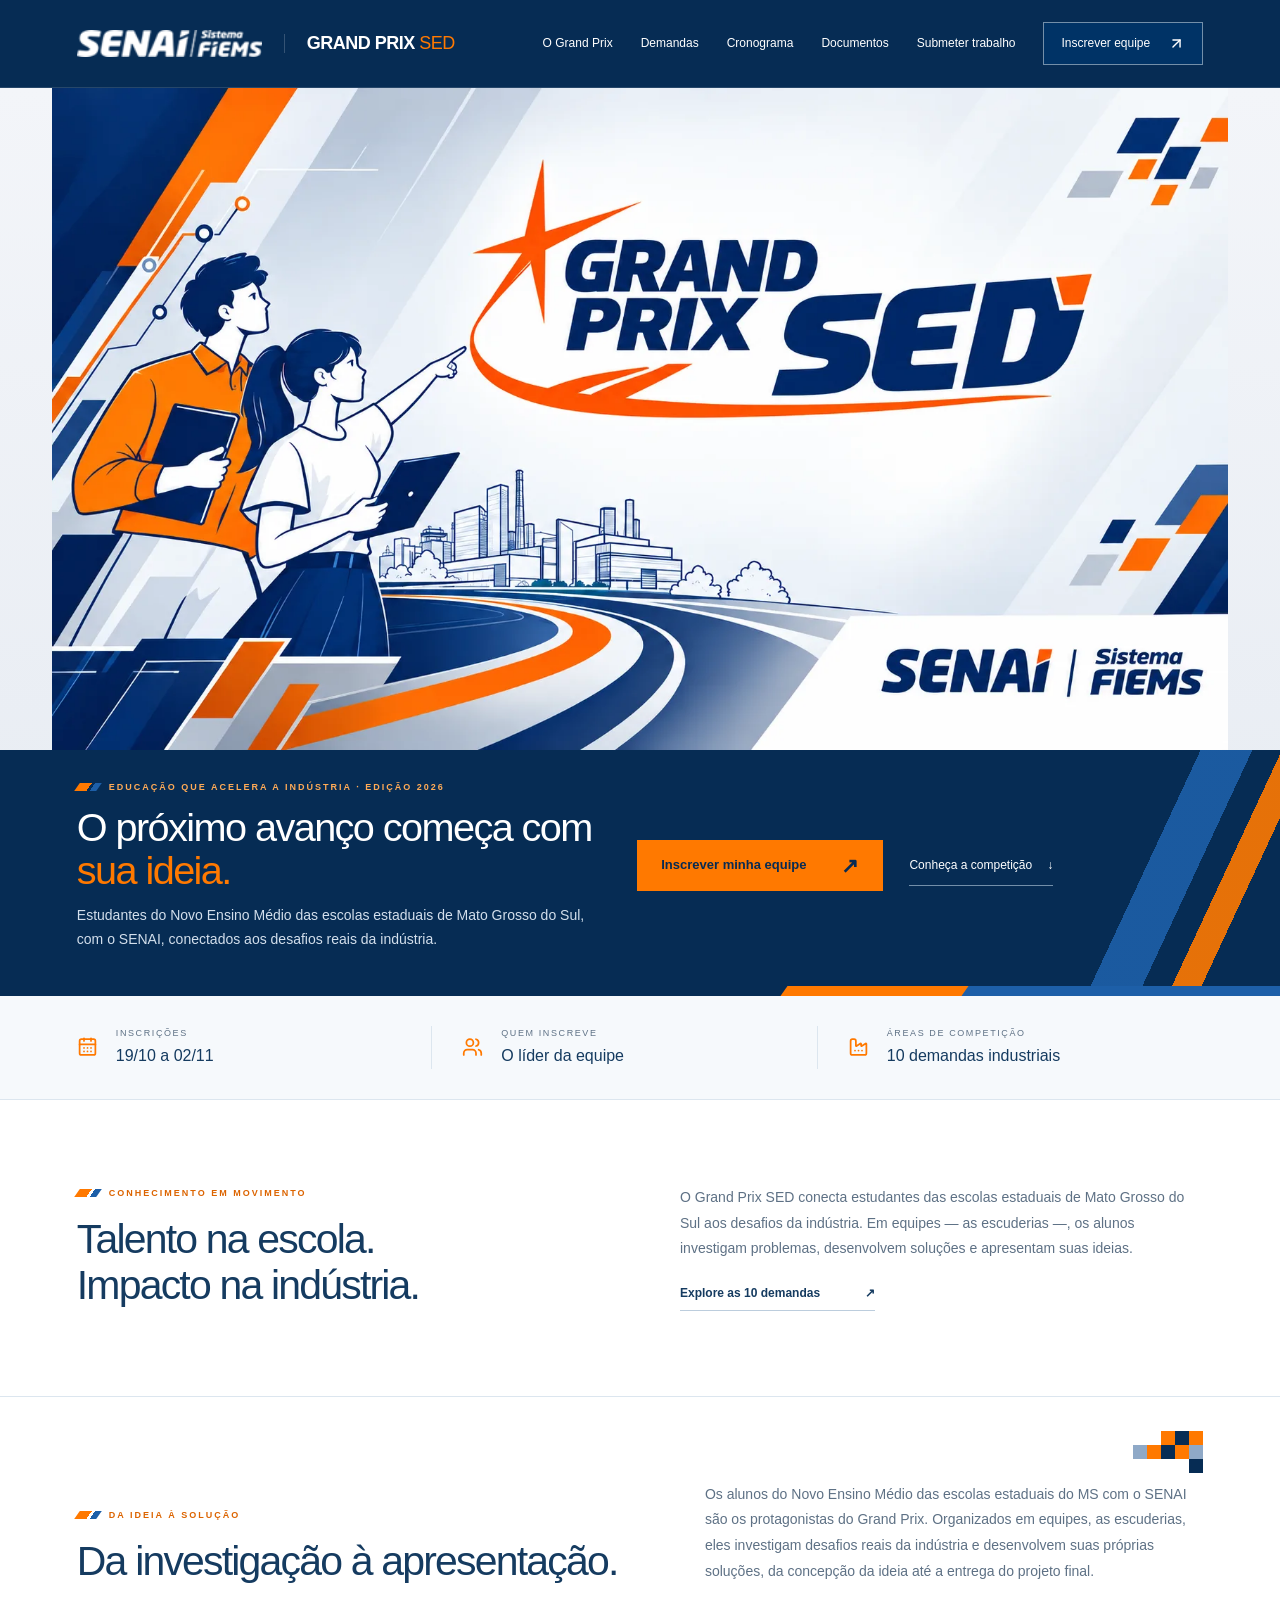
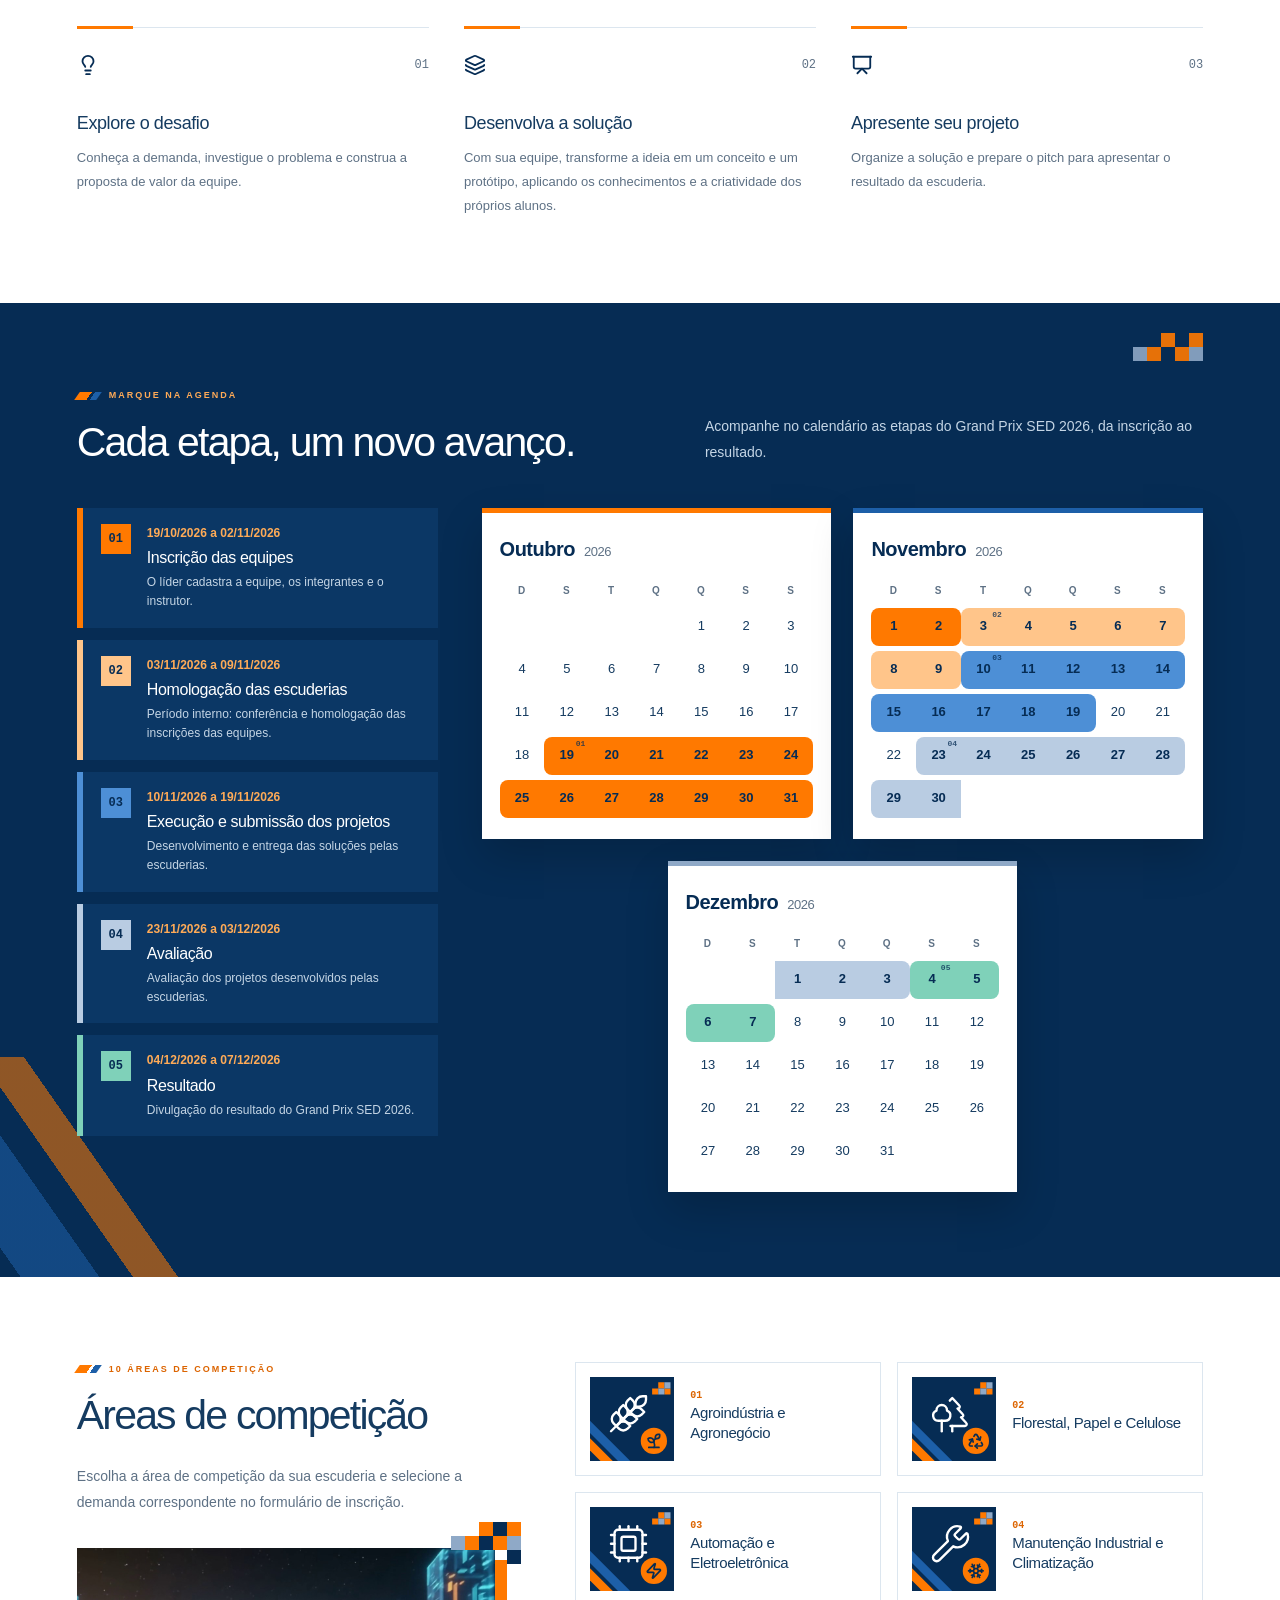
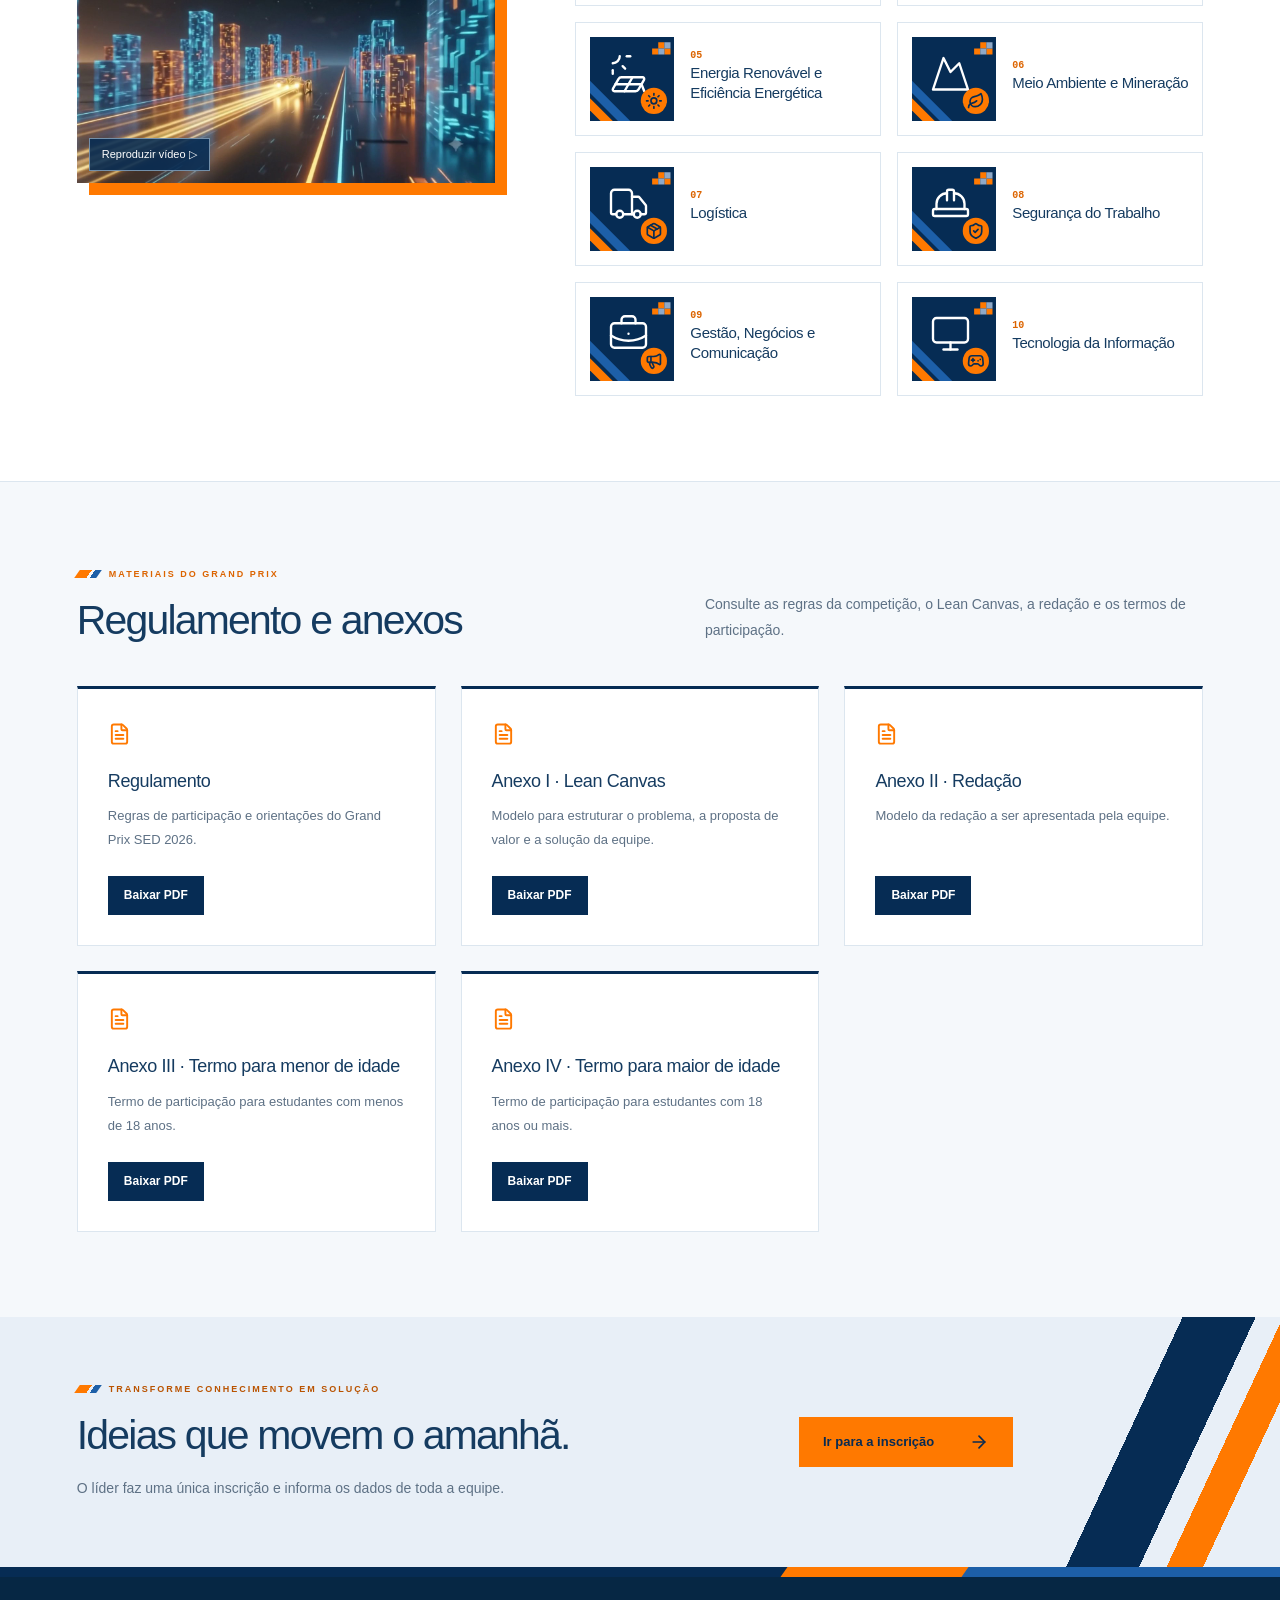
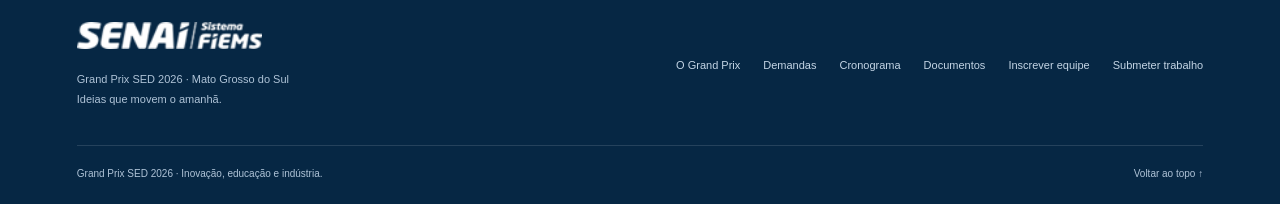
==== commit fc7c015d: "style: remover 'SENAI MS 2026' do cabeçalho Co-Authored-By: Claude Sonnet 5.5 <noreply@anthropic.com" ====
--- a/index.html
+++ b/index.html
@@ -1,3 +1,3 @@
 <!doctype html>
 <html lang="pt-BR"><head><meta charset="utf-8"><meta name="viewport" content="width=device-width,initial-scale=1"><meta name="theme-color" content="#091922"><meta name="description" content="Grand Prix SED 2026: estudantes de Mato Grosso do Sul desenvolvendo soluções para 10 demandas da indústria. Conheça a competição e inscreva sua equipe."><title>Grand Prix SED 2026 | Ideias que movem a indústria</title><link rel="stylesheet" href="home.css"><link rel="icon" href="[data-uri]"></head>
-<body id="inicio"><a class="skip-link" href="#conteudo">Pular para o conteúdo</a><header class="header"><div class="header-brands"><a class="institutional-logo" href="https://www.ms.senai.br/" aria-label="SENAI — Sistema FIEMS"><img class="logo-senai" src="assets/logo-senai.png" alt="SENAI — Sistema FIEMS" width="142" height="21"></a><a href="#inicio" class="brand" aria-label="Grand Prix SED — início"><svg xmlns="http://www.w3.org/2000/svg" width="28" height="28" viewBox="0 0 24 24" fill="none" stroke="currentColor" stroke-width="2" stroke-linecap="round" stroke-linejoin="round" class="lucide lucide-flag" aria-hidden="true"><path d="M4 22V4a1 1 0 0 1 .4-.8A6 6 0 0 1 8 2c3 0 5 2 7.333 2q2 0 3.067-.8A1 1 0 0 1 20 4v10a1 1 0 0 1-.4.8A6 6 0 0 1 16 16c-3 0-5-2-8-2a6 6 0 0 0-4 1.528"></path></svg><span>GRAND PRIX <b>SED</b><small>SENAI MS · 2026</small></span></a></div><button class="menu-toggle" type="button" aria-expanded="false" aria-controls="main-nav" hidden>Menu <span aria-hidden="true">☰</span></button><nav id="main-nav" aria-label="Navegação principal"><a class="active" href="#inicio">O Grand Prix</a><a class="desktop" href="#demandas">Demandas</a><a class="desktop" href="#cronograma">Cronograma</a><a class="desktop" href="#documentos">Documentos</a><a class="nav-sub" href="submissao.html">Submeter trabalho</a><a class="nav-cta" href="inscricao.html">Inscrever equipe <svg xmlns="http://www.w3.org/2000/svg" width="17" height="17" viewBox="0 0 24 24" fill="none" stroke="currentColor" stroke-width="2" stroke-linecap="round" stroke-linejoin="round" class="lucide lucide-arrow-up-right" aria-hidden="true"><path d="M7 7h10v10"></path><path d="M7 17 17 7"></path></svg></a></nav></header><main id="conteudo"><section class="hero" aria-labelledby="hero-title"><picture class="hero-art"><source type="image/webp" srcset="assets/banner-grand-prix-900.webp 900w, assets/banner-grand-prix.webp 1672w" sizes="100vw"><img src="assets/banner-grand-prix.jpg" width="1672" height="941" fetchpriority="high" alt="Grand Prix SED: dois estudantes apontam para uma pista que leva à indústria. SENAI | Sistema FIEMS."></picture><div class="hero-caption"><div><span class="eyebrow">EDUCAÇÃO QUE ACELERA A INDÚSTRIA · EDIÇÃO 2026</span><h1 id="hero-title">O próximo avanço começa com <em>sua ideia.</em></h1><p>Estudantes do Novo Ensino Médio das escolas estaduais de Mato Grosso do Sul, com o SENAI, conectados aos desafios reais da indústria.</p></div><div class="hero-actions"><a class="cta" href="inscricao.html">Inscrever minha equipe <span aria-hidden="true">↗</span></a><a class="text-link" href="#como-funciona">Conheça a competição <span aria-hidden="true">↓</span></a></div></div></section><div class="identity-stripe" aria-hidden="true"><span></span><span></span><span></span></div><div class="facts"><div><svg xmlns="http://www.w3.org/2000/svg" width="24" height="24" viewBox="0 0 24 24" fill="none" stroke="currentColor" stroke-width="2" stroke-linecap="round" stroke-linejoin="round" class="lucide lucide-calendar-days" aria-hidden="true"><path d="M8 2v3"></path><path d="M16 2v3"></path><rect x="3" y="3" width="18" height="18" rx="2"></rect><path d="M3 9h18"></path><path d="M8 13h.01"></path><path d="M12 13h.01"></path><path d="M16 13h.01"></path><path d="M8 17h.01"></path><path d="M12 17h.01"></path><path d="M16 17h.01"></path></svg><span><small>INSCRIÇÕES</small><strong>19/10 a 02/11</strong></span></div><div><svg xmlns="http://www.w3.org/2000/svg" width="24" height="24" viewBox="0 0 24 24" fill="none" stroke="currentColor" stroke-width="2" stroke-linecap="round" stroke-linejoin="round" class="lucide lucide-users" aria-hidden="true"><path d="M16 21v-2a4 4 0 0 0-4-4H6a4 4 0 0 0-4 4v2"></path><path d="M16 3.128a4 4 0 0 1 0 7.744"></path><path d="M22 21v-2a4 4 0 0 0-3-3.87"></path><circle cx="9" cy="7" r="4"></circle></svg><span><small>QUEM INSCREVE</small><strong>O líder da equipe</strong></span></div><div><svg xmlns="http://www.w3.org/2000/svg" width="24" height="24" viewBox="0 0 24 24" fill="none" stroke="currentColor" stroke-width="2" stroke-linecap="round" stroke-linejoin="round" class="lucide lucide-factory" aria-hidden="true"><path d="M12 16h.01"></path><path d="M16 16h.01"></path><path d="M3 19a2 2 0 0 0 2 2h14a2 2 0 0 0 2-2V8.5a.5.5 0 0 0-.769-.422l-4.462 2.844A.5.5 0 0 1 15 10.5v-2a.5.5 0 0 0-.769-.422L9.77 10.922A.5.5 0 0 1 9 10.5V5a2 2 0 0 0-2-2H5a2 2 0 0 0-2 2z"></path><path d="M8 16h.01"></path></svg><span><small>ÁREAS DE COMPETIÇÃO</small><strong>10 demandas industriais</strong></span></div></div><section class="school-story" aria-labelledby="escolas-titulo"><div><span class="eyebrow">CONHECIMENTO EM MOVIMENTO</span><h2 id="escolas-titulo">Talento na escola.<br>Impacto na indústria.</h2></div><div><p>O Grand Prix SED conecta estudantes das escolas estaduais de Mato Grosso do Sul aos desafios da indústria. Em equipes — as escuderias —, os alunos investigam problemas, desenvolvem soluções e apresentam suas ideias.</p><a class="inline-link" href="#demandas">Explore as 10 demandas <span aria-hidden="true">↗</span></a></div></section><section class="section" id="como-funciona"><div class="section-heading"><div><span class="eyebrow">DA IDEIA À SOLUÇÃO</span><h2>Da investigação à apresentação.</h2></div><p>Os alunos do Novo Ensino Médio das escolas estaduais do MS com o SENAI são os protagonistas do Grand Prix. Organizados em equipes, as escuderias, eles investigam desafios reais da indústria e desenvolvem suas próprias soluções, da concepção da ideia até a entrega do projeto final.</p></div><div class="steps"><article><div class="step-top"><svg xmlns="http://www.w3.org/2000/svg" width="24" height="24" viewBox="0 0 24 24" fill="none" stroke="currentColor" stroke-width="2" stroke-linecap="round" stroke-linejoin="round" class="lucide lucide-lightbulb" aria-hidden="true"><path d="M15 14c.2-1 .7-1.7 1.5-2.5 1-.9 1.5-2.2 1.5-3.5A6 6 0 0 0 6 8c0 1 .2 2.2 1.5 3.5.7.7 1.3 1.5 1.5 2.5"></path><path d="M9 18h6"></path><path d="M10 22h4"></path></svg><span>01</span></div><h3>Explore o desafio</h3><p>Conheça a demanda, investigue o problema e construa a proposta de valor da equipe.</p></article><article><div class="step-top"><svg xmlns="http://www.w3.org/2000/svg" width="24" height="24" viewBox="0 0 24 24" fill="none" stroke="currentColor" stroke-width="2" stroke-linecap="round" stroke-linejoin="round" class="lucide lucide-layers" aria-hidden="true"><path d="M12.83 2.18a2 2 0 0 0-1.66 0L2.6 6.08a1 1 0 0 0 0 1.83l8.58 3.91a2 2 0 0 0 1.66 0l8.58-3.9a1 1 0 0 0 0-1.83z"></path><path d="M2 12a1 1 0 0 0 .58.91l8.6 3.91a2 2 0 0 0 1.65 0l8.58-3.9A1 1 0 0 0 22 12"></path><path d="M2 17a1 1 0 0 0 .58.91l8.6 3.91a2 2 0 0 0 1.65 0l8.58-3.9A1 1 0 0 0 22 17"></path></svg><span>02</span></div><h3>Desenvolva a solução</h3><p>Com sua equipe, transforme a ideia em um conceito e um protótipo, aplicando os conhecimentos e a criatividade dos próprios alunos.</p></article><article><div class="step-top"><svg xmlns="http://www.w3.org/2000/svg" width="24" height="24" viewBox="0 0 24 24" fill="none" stroke="currentColor" stroke-width="2" stroke-linecap="round" stroke-linejoin="round" class="lucide lucide-presentation" aria-hidden="true"><path d="M2 3h20"></path><path d="M21 3v11a2 2 0 0 1-2 2H5a2 2 0 0 1-2-2V3"></path><path d="m7 21 5-5 5 5"></path></svg><span>03</span></div><h3>Apresente seu projeto</h3><p>Organize a solução e prepare o pitch para apresentar o resultado da escuderia.</p></article></div></section><section class="schedule" id="cronograma"><div class="section-heading"><div><span class="eyebrow">MARQUE NA AGENDA</span><h2>Cada etapa, um novo avanço.</h2></div><p>Acompanhe no calendário as etapas do Grand Prix SED 2026, da inscrição ao resultado.</p></div><div class="calendar-layout"><ol class="stage-list"><li class="s1"><span class="stage-number">01</span><div><span class="date"><time datetime="2026-10-19">19/10/2026</time> a <time datetime="2026-11-02">02/11/2026</time></span><h3>Inscrição das equipes</h3><p>O líder cadastra a equipe, os integrantes e o instrutor.</p></div></li><li class="s2"><span class="stage-number">02</span><div><span class="date"><time datetime="2026-11-03">03/11/2026</time> a <time datetime="2026-11-09">09/11/2026</time></span><h3>Homologação das escuderias</h3><p>Período interno: conferência e homologação das inscrições das equipes.</p></div></li><li class="s3"><span class="stage-number">03</span><div><span class="date"><time datetime="2026-11-10">10/11/2026</time> a <time datetime="2026-11-19">19/11/2026</time></span><h3>Execução e submissão dos projetos</h3><p>Desenvolvimento e entrega das soluções pelas escuderias.</p></div></li><li class="s4"><span class="stage-number">04</span><div><span class="date"><time datetime="2026-11-23">23/11/2026</time> a <time datetime="2026-12-03">03/12/2026</time></span><h3>Avaliação</h3><p>Avaliação dos projetos desenvolvidos pelas escuderias.</p></div></li><li class="s5"><span class="stage-number">05</span><div><span class="date"><time datetime="2026-12-04">04/12/2026</time> a <time datetime="2026-12-07">07/12/2026</time></span><h3>Resultado</h3><p>Divulgação do resultado do Grand Prix SED 2026.</p></div></li></ol><div class="calendar-months" aria-hidden="true"><figure class="month"><figcaption>Outubro <small>2026</small></figcaption><table><thead><tr><th>D</th><th>S</th><th>T</th><th>Q</th><th>Q</th><th>S</th><th>S</th></tr></thead><tbody><tr><td></td><td></td><td></td><td></td><td><span>1</span></td><td><span>2</span></td><td><span>3</span></td></tr><tr><td><span>4</span></td><td><span>5</span></td><td><span>6</span></td><td><span>7</span></td><td><span>8</span></td><td><span>9</span></td><td><span>10</span></td></tr><tr><td><span>11</span></td><td><span>12</span></td><td><span>13</span></td><td><span>14</span></td><td><span>15</span></td><td><span>16</span></td><td><span>17</span></td></tr><tr><td><span>18</span></td><td class="s1 is-start"><span>19</span><i>01</i></td><td class="s1"><span>20</span></td><td class="s1"><span>21</span></td><td class="s1"><span>22</span></td><td class="s1"><span>23</span></td><td class="s1 is-end"><span>24</span></td></tr><tr><td class="s1 is-start"><span>25</span></td><td class="s1"><span>26</span></td><td class="s1"><span>27</span></td><td class="s1"><span>28</span></td><td class="s1"><span>29</span></td><td class="s1"><span>30</span></td><td class="s1 is-end"><span>31</span></td></tr></tbody></table></figure><figure class="month"><figcaption>Novembro <small>2026</small></figcaption><table><thead><tr><th>D</th><th>S</th><th>T</th><th>Q</th><th>Q</th><th>S</th><th>S</th></tr></thead><tbody><tr><td class="s1 is-start"><span>1</span></td><td class="s1 is-end"><span>2</span></td><td class="s2 is-start"><span>3</span><i>02</i></td><td class="s2"><span>4</span></td><td class="s2"><span>5</span></td><td class="s2"><span>6</span></td><td class="s2 is-end"><span>7</span></td></tr><tr><td class="s2 is-start"><span>8</span></td><td class="s2 is-end"><span>9</span></td><td class="s3 is-start"><span>10</span><i>03</i></td><td class="s3"><span>11</span></td><td class="s3"><span>12</span></td><td class="s3"><span>13</span></td><td class="s3 is-end"><span>14</span></td></tr><tr><td class="s3 is-start"><span>15</span></td><td class="s3"><span>16</span></td><td class="s3"><span>17</span></td><td class="s3"><span>18</span></td><td class="s3 is-end"><span>19</span></td><td><span>20</span></td><td><span>21</span></td></tr><tr><td><span>22</span></td><td class="s4 is-start"><span>23</span><i>04</i></td><td class="s4"><span>24</span></td><td class="s4"><span>25</span></td><td class="s4"><span>26</span></td><td class="s4"><span>27</span></td><td class="s4 is-end"><span>28</span></td></tr><tr><td class="s4 is-start"><span>29</span></td><td class="s4"><span>30</span></td><td></td><td></td><td></td><td></td><td></td></tr></tbody></table></figure><figure class="month"><figcaption>Dezembro <small>2026</small></figcaption><table><thead><tr><th>D</th><th>S</th><th>T</th><th>Q</th><th>Q</th><th>S</th><th>S</th></tr></thead><tbody><tr><td></td><td></td><td class="s4"><span>1</span></td><td class="s4"><span>2</span></td><td class="s4 is-end"><span>3</span></td><td class="s5 is-start"><span>4</span><i>05</i></td><td class="s5 is-end"><span>5</span></td></tr><tr><td class="s5 is-start"><span>6</span></td><td class="s5 is-end"><span>7</span></td><td><span>8</span></td><td><span>9</span></td><td><span>10</span></td><td><span>11</span></td><td><span>12</span></td></tr><tr><td><span>13</span></td><td><span>14</span></td><td><span>15</span></td><td><span>16</span></td><td><span>17</span></td><td><span>18</span></td><td><span>19</span></td></tr><tr><td><span>20</span></td><td><span>21</span></td><td><span>22</span></td><td><span>23</span></td><td><span>24</span></td><td><span>25</span></td><td><span>26</span></td></tr><tr><td><span>27</span></td><td><span>28</span></td><td><span>29</span></td><td><span>30</span></td><td><span>31</span></td><td></td><td></td></tr></tbody></table></figure></div></div></section><section class="section units demands" id="demandas"><div class="demands-intro"><span class="eyebrow">10 ÁREAS DE COMPETIÇÃO</span><h2>Áreas de competição</h2><p>Escolha a área de competição da sua escuderia e selecione a demanda correspondente no formulário de inscrição.</p><figure class="gp-video"><video id="gp-video" muted loop playsinline preload="none" poster="assets/abertura-poster.jpg" aria-label="Vídeo de abertura do Grand Prix SED 2026, sem áudio"><source data-src="assets/abertura-grand-prix.mp4" type="video/mp4"></video><button id="video-toggle" type="button" hidden>Reproduzir vídeo</button></figure></div><ol><li><svg class="area-art" viewBox="0 0 96 96" aria-hidden="true" focusable="false"><rect width="96" height="96" fill="#062c54"/><path d="M0 50 46 96H32L0 64Z" fill="#1d5fa8"/><path d="M0 70 26 96H12L0 84Z" fill="#ff7900"/><path d="M78 6h7v7h-7zM85 13h7v7h-7zM71 13h7v7h-7z" fill="#ff7900"/><path d="M85 6h7v7h-7zM78 13h7v7h-7z" fill="#8fa9c7"/><g transform="translate(20 18) scale(2)" fill="none" stroke="#fff" stroke-width="1.35" stroke-linecap="round" stroke-linejoin="round"><path d="M2 22 16 8"/><path d="M3.47 12.53 5 11l1.53 1.53a3.5 3.5 0 0 1 0 4.94L5 19l-1.53-1.53a3.5 3.5 0 0 1 0-4.94Z"/><path d="M7.47 8.53 9 7l1.53 1.53a3.5 3.5 0 0 1 0 4.94L9 15l-1.53-1.53a3.5 3.5 0 0 1 0-4.94Z"/><path d="M11.47 4.53 13 3l1.53 1.53a3.5 3.5 0 0 1 0 4.94L13 11l-1.53-1.53a3.5 3.5 0 0 1 0-4.94Z"/><path d="M20 2h2v2a4 4 0 0 1-4 4h-2V6a4 4 0 0 1 4-4Z"/><path d="M11.47 17.47 13 19l-1.53 1.53a3.5 3.5 0 0 1-4.94 0L5 19l1.53-1.53a3.5 3.5 0 0 1 4.94 0Z"/><path d="M15.47 13.47 17 15l-1.53 1.53a3.5 3.5 0 0 1-4.94 0L9 15l1.53-1.53a3.5 3.5 0 0 1 4.94 0Z"/><path d="M19.47 9.47 21 11l-1.53 1.53a3.5 3.5 0 0 1-4.94 0L13 11l1.53-1.53a3.5 3.5 0 0 1 4.94 0Z"/></g><circle cx="73" cy="73" r="15" fill="#ff7900"/><g transform="translate(63 63) scale(.8333)" fill="none" stroke="#062c54" stroke-width="2.3" stroke-linecap="round" stroke-linejoin="round"><path d="M14 9.536V7a4 4 0 0 1 4-4h1.5a.5.5 0 0 1 .5.5V5a4 4 0 0 1-4 4 4 4 0 0 0-4 4c0 2 1 3 1 5a5 5 0 0 1-1 3"/><path d="M4 9a5 5 0 0 1 8 4 5 5 0 0 1-8-4"/><path d="M5 21h14"/></g></svg><div><span class="area-number">01</span><h3>Agroindústria e Agronegócio</h3></div></li><li><svg class="area-art" viewBox="0 0 96 96" aria-hidden="true" focusable="false"><rect width="96" height="96" fill="#062c54"/><path d="M0 50 46 96H32L0 64Z" fill="#1d5fa8"/><path d="M0 70 26 96H12L0 84Z" fill="#ff7900"/><path d="M78 6h7v7h-7zM85 13h7v7h-7zM71 13h7v7h-7z" fill="#ff7900"/><path d="M85 6h7v7h-7zM78 13h7v7h-7z" fill="#8fa9c7"/><g transform="translate(20 18) scale(2)" fill="none" stroke="#fff" stroke-width="1.35" stroke-linecap="round" stroke-linejoin="round"><path d="M10 10v.2A3 3 0 0 1 8.9 16H5a3 3 0 0 1-1-5.8V10a3 3 0 0 1 6 0Z"/><path d="M7 16v6"/><path d="M13 19v3"/><path d="M12 19h8.3a1 1 0 0 0 .7-1.7L18 14h.3a1 1 0 0 0 .7-1.7L16 9h.2a1 1 0 0 0 .8-1.7L13 3l-1.4 1.5"/></g><circle cx="73" cy="73" r="15" fill="#ff7900"/><g transform="translate(63 63) scale(.8333)" fill="none" stroke="#062c54" stroke-width="2.3" stroke-linecap="round" stroke-linejoin="round"><path d="M7 19H4.815a1.83 1.83 0 0 1-1.57-.881 1.785 1.785 0 0 1-.004-1.784L7.196 9.5"/><path d="M11 19h8.203a1.83 1.83 0 0 0 1.556-.89 1.784 1.784 0 0 0 0-1.775l-1.226-2.12"/><path d="m14 16-3 3 3 3"/><path d="M8.293 13.596 7.196 9.5 3.1 10.598"/><path d="m9.344 5.811 1.093-1.892A1.83 1.83 0 0 1 11.985 3a1.784 1.784 0 0 1 1.546.888l3.943 6.843"/><path d="m13.378 9.633 4.096 1.098 1.097-4.096"/></g></svg><div><span class="area-number">02</span><h3>Florestal, Papel e Celulose</h3></div></li><li><svg class="area-art" viewBox="0 0 96 96" aria-hidden="true" focusable="false"><rect width="96" height="96" fill="#062c54"/><path d="M0 50 46 96H32L0 64Z" fill="#1d5fa8"/><path d="M0 70 26 96H12L0 84Z" fill="#ff7900"/><path d="M78 6h7v7h-7zM85 13h7v7h-7zM71 13h7v7h-7z" fill="#ff7900"/><path d="M85 6h7v7h-7zM78 13h7v7h-7z" fill="#8fa9c7"/><g transform="translate(20 18) scale(2)" fill="none" stroke="#fff" stroke-width="1.35" stroke-linecap="round" stroke-linejoin="round"><path d="M12 20v2"/><path d="M12 2v2"/><path d="M17 20v2"/><path d="M17 2v2"/><path d="M2 12h2"/><path d="M2 17h2"/><path d="M2 7h2"/><path d="M20 12h2"/><path d="M20 17h2"/><path d="M20 7h2"/><path d="M7 20v2"/><path d="M7 2v2"/><rect x="4" y="4" width="16" height="16" rx="2"/><rect x="8" y="8" width="8" height="8" rx="1"/></g><circle cx="73" cy="73" r="15" fill="#ff7900"/><g transform="translate(63 63) scale(.8333)" fill="none" stroke="#062c54" stroke-width="2.3" stroke-linecap="round" stroke-linejoin="round"><path d="M4 14a1 1 0 0 1-.78-1.63l9.9-10.2a.5.5 0 0 1 .86.46l-1.92 6.02A1 1 0 0 0 13 10h7a1 1 0 0 1 .78 1.63l-9.9 10.2a.5.5 0 0 1-.86-.46l1.92-6.02A1 1 0 0 0 11 14z"/></g></svg><div><span class="area-number">03</span><h3>Automação e Eletroeletrônica</h3></div></li><li><svg class="area-art" viewBox="0 0 96 96" aria-hidden="true" focusable="false"><rect width="96" height="96" fill="#062c54"/><path d="M0 50 46 96H32L0 64Z" fill="#1d5fa8"/><path d="M0 70 26 96H12L0 84Z" fill="#ff7900"/><path d="M78 6h7v7h-7zM85 13h7v7h-7zM71 13h7v7h-7z" fill="#ff7900"/><path d="M85 6h7v7h-7zM78 13h7v7h-7z" fill="#8fa9c7"/><g transform="translate(20 18) scale(2)" fill="none" stroke="#fff" stroke-width="1.35" stroke-linecap="round" stroke-linejoin="round"><path d="M14.7 6.3a1 1 0 0 0 0 1.4l1.6 1.6a1 1 0 0 0 1.4 0l3.106-3.105c.32-.322.863-.22.983.218a6 6 0 0 1-8.259 7.057l-7.91 7.91a1 1 0 0 1-2.999-3l7.91-7.91a6 6 0 0 1 7.057-8.259c.438.12.54.662.219.984z"/></g><circle cx="73" cy="73" r="15" fill="#ff7900"/><g transform="translate(63 63) scale(.8333)" fill="none" stroke="#062c54" stroke-width="2.3" stroke-linecap="round" stroke-linejoin="round"><path d="m10 20-1.25-2.5L6 18"/><path d="M10 4 8.75 6.5 6 6"/><path d="m14 20 1.25-2.5L18 18"/><path d="m14 4 1.25 2.5L18 6"/><path d="m17 21-3-6h-4"/><path d="m17 3-3 6 1.5 3"/><path d="M2 12h6.5L10 9"/><path d="m20 10-1.5 2 1.5 2"/><path d="M22 12h-6.5L14 15"/><path d="m4 10 1.5 2L4 14"/><path d="m7 21 3-6-1.5-3"/><path d="m7 3 3 6h4"/></g></svg><div><span class="area-number">04</span><h3>Manutenção Industrial e Climatização</h3></div></li><li><svg class="area-art" viewBox="0 0 96 96" aria-hidden="true" focusable="false"><rect width="96" height="96" fill="#062c54"/><path d="M0 50 46 96H32L0 64Z" fill="#1d5fa8"/><path d="M0 70 26 96H12L0 84Z" fill="#ff7900"/><path d="M78 6h7v7h-7zM85 13h7v7h-7zM71 13h7v7h-7z" fill="#ff7900"/><path d="M85 6h7v7h-7zM78 13h7v7h-7z" fill="#8fa9c7"/><g transform="translate(20 18) scale(2)" fill="none" stroke="#fff" stroke-width="1.35" stroke-linecap="round" stroke-linejoin="round"><path d="M11 2h2"/><path d="m14.28 14-4.56 8"/><path d="m21 22-1.558-4H4.558"/><path d="M3 10v2"/><path d="M6.245 15.04A2 2 0 0 1 8 14h12a1 1 0 0 1 .864 1.505l-3.11 5.457A2 2 0 0 1 16 22H4a1 1 0 0 1-.863-1.506z"/><path d="M7 2a4 4 0 0 1-4 4"/><path d="m8.66 7.66 1.41 1.41"/></g><circle cx="73" cy="73" r="15" fill="#ff7900"/><g transform="translate(63 63) scale(.8333)" fill="none" stroke="#062c54" stroke-width="2.3" stroke-linecap="round" stroke-linejoin="round"><circle cx="12" cy="12" r="4"/><path d="M12 2v2"/><path d="M12 20v2"/><path d="m4.93 4.93 1.41 1.41"/><path d="m17.66 17.66 1.41 1.41"/><path d="M2 12h2"/><path d="M20 12h2"/><path d="m6.34 17.66-1.41 1.41"/><path d="m19.07 4.93-1.41 1.41"/></g></svg><div><span class="area-number">05</span><h3>Energia Renovável e Eficiência Energética</h3></div></li><li><svg class="area-art" viewBox="0 0 96 96" aria-hidden="true" focusable="false"><rect width="96" height="96" fill="#062c54"/><path d="M0 50 46 96H32L0 64Z" fill="#1d5fa8"/><path d="M0 70 26 96H12L0 84Z" fill="#ff7900"/><path d="M78 6h7v7h-7zM85 13h7v7h-7zM71 13h7v7h-7z" fill="#ff7900"/><path d="M85 6h7v7h-7zM78 13h7v7h-7z" fill="#8fa9c7"/><g transform="translate(20 18) scale(2)" fill="none" stroke="#fff" stroke-width="1.35" stroke-linecap="round" stroke-linejoin="round"><path d="m8 3 4 8 5-5 5 15H2L8 3z"/></g><circle cx="73" cy="73" r="15" fill="#ff7900"/><g transform="translate(63 63) scale(.8333)" fill="none" stroke="#062c54" stroke-width="2.3" stroke-linecap="round" stroke-linejoin="round"><path d="M11 20A7 7 0 0 1 9.8 6.1C15.5 5 17 4.48 19 2c1 2 2 4.18 2 8 0 5.5-4.78 10-10 10Z"/><path d="M2 21c0-3 1.85-5.36 5.08-6C9.5 14.52 12 13 13 12"/></g></svg><div><span class="area-number">06</span><h3>Meio Ambiente e Mineração</h3></div></li><li><svg class="area-art" viewBox="0 0 96 96" aria-hidden="true" focusable="false"><rect width="96" height="96" fill="#062c54"/><path d="M0 50 46 96H32L0 64Z" fill="#1d5fa8"/><path d="M0 70 26 96H12L0 84Z" fill="#ff7900"/><path d="M78 6h7v7h-7zM85 13h7v7h-7zM71 13h7v7h-7z" fill="#ff7900"/><path d="M85 6h7v7h-7zM78 13h7v7h-7z" fill="#8fa9c7"/><g transform="translate(20 18) scale(2)" fill="none" stroke="#fff" stroke-width="1.35" stroke-linecap="round" stroke-linejoin="round"><path d="M14 18V6a2 2 0 0 0-2-2H4a2 2 0 0 0-2 2v11a1 1 0 0 0 1 1h2"/><path d="M15 18H9"/><path d="M19 18h2a1 1 0 0 0 1-1v-3.65a1 1 0 0 0-.22-.624l-3.48-4.35A1 1 0 0 0 17.52 8H14"/><circle cx="17" cy="18" r="2"/><circle cx="7" cy="18" r="2"/></g><circle cx="73" cy="73" r="15" fill="#ff7900"/><g transform="translate(63 63) scale(.8333)" fill="none" stroke="#062c54" stroke-width="2.3" stroke-linecap="round" stroke-linejoin="round"><path d="M11 21.73a2 2 0 0 0 2 0l7-4A2 2 0 0 0 21 16V8a2 2 0 0 0-1-1.73l-7-4a2 2 0 0 0-2 0l-7 4A2 2 0 0 0 3 8v8a2 2 0 0 0 1 1.73z"/><path d="M12 22V12"/><polyline points="3.29 7 12 12 20.71 7"/><path d="m7.5 4.27 9 5.15"/></g></svg><div><span class="area-number">07</span><h3>Logística</h3></div></li><li><svg class="area-art" viewBox="0 0 96 96" aria-hidden="true" focusable="false"><rect width="96" height="96" fill="#062c54"/><path d="M0 50 46 96H32L0 64Z" fill="#1d5fa8"/><path d="M0 70 26 96H12L0 84Z" fill="#ff7900"/><path d="M78 6h7v7h-7zM85 13h7v7h-7zM71 13h7v7h-7z" fill="#ff7900"/><path d="M85 6h7v7h-7zM78 13h7v7h-7z" fill="#8fa9c7"/><g transform="translate(20 18) scale(2)" fill="none" stroke="#fff" stroke-width="1.35" stroke-linecap="round" stroke-linejoin="round"><path d="M10 10V5a1 1 0 0 1 1-1h2a1 1 0 0 1 1 1v5"/><path d="M14 6a6 6 0 0 1 6 6v3"/><path d="M4 15v-3a6 6 0 0 1 6-6"/><rect x="2" y="15" width="20" height="4" rx="1"/></g><circle cx="73" cy="73" r="15" fill="#ff7900"/><g transform="translate(63 63) scale(.8333)" fill="none" stroke="#062c54" stroke-width="2.3" stroke-linecap="round" stroke-linejoin="round"><path d="M20 13c0 5-3.5 7.5-7.66 8.95a1 1 0 0 1-.67-.01C7.5 20.5 4 18 4 13V6a1 1 0 0 1 1-1c2 0 4.5-1.2 6.24-2.72a1.17 1.17 0 0 1 1.52 0C14.51 3.81 17 5 19 5a1 1 0 0 1 1 1z"/><path d="m9 12 2 2 4-4"/></g></svg><div><span class="area-number">08</span><h3>Segurança do Trabalho</h3></div></li><li><svg class="area-art" viewBox="0 0 96 96" aria-hidden="true" focusable="false"><rect width="96" height="96" fill="#062c54"/><path d="M0 50 46 96H32L0 64Z" fill="#1d5fa8"/><path d="M0 70 26 96H12L0 84Z" fill="#ff7900"/><path d="M78 6h7v7h-7zM85 13h7v7h-7zM71 13h7v7h-7z" fill="#ff7900"/><path d="M85 6h7v7h-7zM78 13h7v7h-7z" fill="#8fa9c7"/><g transform="translate(20 18) scale(2)" fill="none" stroke="#fff" stroke-width="1.35" stroke-linecap="round" stroke-linejoin="round"><path d="M12 12h.01"/><path d="M16 6V4a2 2 0 0 0-2-2h-4a2 2 0 0 0-2 2v2"/><path d="M22 13a18.15 18.15 0 0 1-20 0"/><rect width="20" height="14" x="2" y="6" rx="2"/></g><circle cx="73" cy="73" r="15" fill="#ff7900"/><g transform="translate(63 63) scale(.8333)" fill="none" stroke="#062c54" stroke-width="2.3" stroke-linecap="round" stroke-linejoin="round"><path d="M11 6a13 13 0 0 0 8.4-2.8A1 1 0 0 1 21 4v12a1 1 0 0 1-1.6.8A13 13 0 0 0 11 14H5a2 2 0 0 1-2-2V8a2 2 0 0 1 2-2z"/><path d="M6 14a12 12 0 0 0 2.4 7.2 2 2 0 0 0 3.2-2.4A8 8 0 0 1 10 14"/><path d="M8 6v8"/></g></svg><div><span class="area-number">09</span><h3>Gestão, Negócios e Comunicação</h3></div></li><li><svg class="area-art" viewBox="0 0 96 96" aria-hidden="true" focusable="false"><rect width="96" height="96" fill="#062c54"/><path d="M0 50 46 96H32L0 64Z" fill="#1d5fa8"/><path d="M0 70 26 96H12L0 84Z" fill="#ff7900"/><path d="M78 6h7v7h-7zM85 13h7v7h-7zM71 13h7v7h-7z" fill="#ff7900"/><path d="M85 6h7v7h-7zM78 13h7v7h-7z" fill="#8fa9c7"/><g transform="translate(20 18) scale(2)" fill="none" stroke="#fff" stroke-width="1.35" stroke-linecap="round" stroke-linejoin="round"><rect width="20" height="14" x="2" y="3" rx="2"/><line x1="8" x2="16" y1="21" y2="21"/><line x1="12" x2="12" y1="17" y2="21"/></g><circle cx="73" cy="73" r="15" fill="#ff7900"/><g transform="translate(63 63) scale(.8333)" fill="none" stroke="#062c54" stroke-width="2.3" stroke-linecap="round" stroke-linejoin="round"><line x1="6" x2="10" y1="11" y2="11"/><line x1="8" x2="8" y1="9" y2="13"/><line x1="15" x2="15.01" y1="12" y2="12"/><line x1="18" x2="18.01" y1="10" y2="10"/><path d="M17.32 5H6.68a4 4 0 0 0-3.978 3.59c-.006.052-.01.101-.017.152C2.604 9.416 2 14.456 2 16a3 3 0 0 0 3 3c1 0 1.5-.5 2-1l1.414-1.414A2 2 0 0 1 9.828 16h4.344a2 2 0 0 1 1.414.586L17 18c.5.5 1 1 2 1a3 3 0 0 0 3-3c0-1.545-.604-6.584-.685-7.258-.007-.05-.011-.1-.017-.151A4 4 0 0 0 17.32 5z"/></g></svg><div><span class="area-number">10</span><h3>Tecnologia da Informação</h3></div></li></ol></section><section class="section documents" id="documentos"><div class="section-heading"><div><span class="eyebrow">MATERIAIS DO GRAND PRIX</span><h2>Regulamento e anexos</h2></div><p>Consulte as regras da competição, o Lean Canvas, a redação e os termos de participação.</p></div><div class="document-grid"><article><svg xmlns="http://www.w3.org/2000/svg" width="30" height="30" viewBox="0 0 24 24" fill="none" stroke="currentColor" stroke-width="2" stroke-linecap="round" stroke-linejoin="round" class="lucide lucide-file-text" aria-hidden="true"><path d="M6 22a2 2 0 0 1-2-2V4a2 2 0 0 1 2-2h8a2.4 2.4 0 0 1 1.704.706l3.588 3.588A2.4 2.4 0 0 1 20 8v12a2 2 0 0 1-2 2z"></path><path d="M14 2v5a1 1 0 0 0 1 1h5"></path><path d="M10 9H8"></path><path d="M16 13H8"></path><path d="M16 17H8"></path></svg><h3>Regulamento</h3><p>Regras de participação e orientações do Grand Prix SED 2026.</p><a class="document-link" href="assets/regulamento-gp-sed-2026.pdf" download>Baixar PDF</a></article><article><svg xmlns="http://www.w3.org/2000/svg" width="30" height="30" viewBox="0 0 24 24" fill="none" stroke="currentColor" stroke-width="2" stroke-linecap="round" stroke-linejoin="round" class="lucide lucide-file-text" aria-hidden="true"><path d="M6 22a2 2 0 0 1-2-2V4a2 2 0 0 1 2-2h8a2.4 2.4 0 0 1 1.704.706l3.588 3.588A2.4 2.4 0 0 1 20 8v12a2 2 0 0 1-2 2z"></path><path d="M14 2v5a1 1 0 0 0 1 1h5"></path><path d="M10 9H8"></path><path d="M16 13H8"></path><path d="M16 17H8"></path></svg><h3>Anexo I · Lean Canvas</h3><p>Modelo para estruturar o problema, a proposta de valor e a solução da equipe.</p><a class="document-link" href="assets/anexo-i-lean-canvas.pdf" download>Baixar PDF</a></article><article><svg xmlns="http://www.w3.org/2000/svg" width="30" height="30" viewBox="0 0 24 24" fill="none" stroke="currentColor" stroke-width="2" stroke-linecap="round" stroke-linejoin="round" class="lucide lucide-file-text" aria-hidden="true"><path d="M6 22a2 2 0 0 1-2-2V4a2 2 0 0 1 2-2h8a2.4 2.4 0 0 1 1.704.706l3.588 3.588A2.4 2.4 0 0 1 20 8v12a2 2 0 0 1-2 2z"></path><path d="M14 2v5a1 1 0 0 0 1 1h5"></path><path d="M10 9H8"></path><path d="M16 13H8"></path><path d="M16 17H8"></path></svg><h3>Anexo II · Redação</h3><p>Modelo da redação a ser apresentada pela equipe.</p><a class="document-link" href="assets/anexo-ii-redacao.pdf" download>Baixar PDF</a></article><article><svg xmlns="http://www.w3.org/2000/svg" width="30" height="30" viewBox="0 0 24 24" fill="none" stroke="currentColor" stroke-width="2" stroke-linecap="round" stroke-linejoin="round" class="lucide lucide-file-text" aria-hidden="true"><path d="M6 22a2 2 0 0 1-2-2V4a2 2 0 0 1 2-2h8a2.4 2.4 0 0 1 1.704.706l3.588 3.588A2.4 2.4 0 0 1 20 8v12a2 2 0 0 1-2 2z"></path><path d="M14 2v5a1 1 0 0 0 1 1h5"></path><path d="M10 9H8"></path><path d="M16 13H8"></path><path d="M16 17H8"></path></svg><h3>Anexo III · Termo para menor de idade</h3><p>Termo de participação para estudantes com menos de 18 anos.</p><a class="document-link" href="assets/anexo-iii-termo-menor-de-idade.pdf" download>Baixar PDF</a></article><article><svg xmlns="http://www.w3.org/2000/svg" width="30" height="30" viewBox="0 0 24 24" fill="none" stroke="currentColor" stroke-width="2" stroke-linecap="round" stroke-linejoin="round" class="lucide lucide-file-text" aria-hidden="true"><path d="M6 22a2 2 0 0 1-2-2V4a2 2 0 0 1 2-2h8a2.4 2.4 0 0 1 1.704.706l3.588 3.588A2.4 2.4 0 0 1 20 8v12a2 2 0 0 1-2 2z"></path><path d="M14 2v5a1 1 0 0 0 1 1h5"></path><path d="M10 9H8"></path><path d="M16 13H8"></path><path d="M16 17H8"></path></svg><h3>Anexo IV · Termo para maior de idade</h3><p>Termo de participação para estudantes com 18 anos ou mais.</p><a class="document-link" href="assets/anexo-iv-termo-maior-de-idade.pdf" download>Baixar PDF</a></article></div></section><section class="closing"><div><span class="eyebrow">TRANSFORME CONHECIMENTO EM SOLUÇÃO</span><h2>Ideias que movem o amanhã.</h2><p>O líder faz uma única inscrição e informa os dados de toda a equipe.</p></div><a class="cta" href="inscricao.html">Ir para a inscrição <svg xmlns="http://www.w3.org/2000/svg" width="20" height="20" viewBox="0 0 24 24" fill="none" stroke="currentColor" stroke-width="2" stroke-linecap="round" stroke-linejoin="round" class="lucide lucide-arrow-right" aria-hidden="true"><path d="M5 12h14"></path><path d="m12 5 7 7-7 7"></path></svg></a></section></main><div class="identity-stripe" aria-hidden="true"><span></span><span></span><span></span></div><footer class="site-footer"><div class="footer-main"><div class="footer-brand"><a class="institutional-logo" href="https://www.ms.senai.br/" aria-label="SENAI — Sistema FIEMS"><img class="logo-senai" src="assets/logo-senai.png" alt="SENAI — Sistema FIEMS" width="142" height="21"></a><p>Grand Prix SED 2026 &middot; Mato Grosso do Sul<br>Ideias que movem o amanh&atilde;.</p></div><nav class="footer-nav" aria-label="Navega&ccedil;&atilde;o do rodap&eacute;"><a href="index.html#inicio">O Grand Prix</a><a href="index.html#demandas">Demandas</a><a href="index.html#cronograma">Cronograma</a><a href="index.html#documentos">Documentos</a><a href="inscricao.html">Inscrever equipe</a><a href="submissao.html">Submeter trabalho</a></nav></div><div class="footer-bottom"><small>Grand Prix SED 2026 &middot; Inova&ccedil;&atilde;o, educa&ccedil;&atilde;o e ind&uacute;stria.</small><a href="#inicio">Voltar ao topo &uarr;</a></div></footer><script src="home.js" defer></script></body></html>+<body id="inicio"><a class="skip-link" href="#conteudo">Pular para o conteúdo</a><header class="header"><div class="header-brands"><a class="institutional-logo" href="https://www.ms.senai.br/" aria-label="SENAI — Sistema FIEMS"><img class="logo-senai" src="assets/logo-senai.png" alt="SENAI — Sistema FIEMS" width="142" height="21"></a><a href="#inicio" class="brand" aria-label="Grand Prix SED — início"><svg xmlns="http://www.w3.org/2000/svg" width="28" height="28" viewBox="0 0 24 24" fill="none" stroke="currentColor" stroke-width="2" stroke-linecap="round" stroke-linejoin="round" class="lucide lucide-flag" aria-hidden="true"><path d="M4 22V4a1 1 0 0 1 .4-.8A6 6 0 0 1 8 2c3 0 5 2 7.333 2q2 0 3.067-.8A1 1 0 0 1 20 4v10a1 1 0 0 1-.4.8A6 6 0 0 1 16 16c-3 0-5-2-8-2a6 6 0 0 0-4 1.528"></path></svg><span>GRAND PRIX <b>SED</b></span></a></div><button class="menu-toggle" type="button" aria-expanded="false" aria-controls="main-nav" hidden>Menu <span aria-hidden="true">☰</span></button><nav id="main-nav" aria-label="Navegação principal"><a class="active" href="#inicio">O Grand Prix</a><a class="desktop" href="#demandas">Demandas</a><a class="desktop" href="#cronograma">Cronograma</a><a class="desktop" href="#documentos">Documentos</a><a class="nav-sub" href="submissao.html">Submeter trabalho</a><a class="nav-cta" href="inscricao.html">Inscrever equipe <svg xmlns="http://www.w3.org/2000/svg" width="17" height="17" viewBox="0 0 24 24" fill="none" stroke="currentColor" stroke-width="2" stroke-linecap="round" stroke-linejoin="round" class="lucide lucide-arrow-up-right" aria-hidden="true"><path d="M7 7h10v10"></path><path d="M7 17 17 7"></path></svg></a></nav></header><main id="conteudo"><section class="hero" aria-labelledby="hero-title"><picture class="hero-art"><source type="image/webp" srcset="assets/banner-grand-prix-900.webp 900w, assets/banner-grand-prix.webp 1672w" sizes="100vw"><img src="assets/banner-grand-prix.jpg" width="1672" height="941" fetchpriority="high" alt="Grand Prix SED: dois estudantes apontam para uma pista que leva à indústria. SENAI | Sistema FIEMS."></picture><div class="hero-caption"><div><span class="eyebrow">EDUCAÇÃO QUE ACELERA A INDÚSTRIA · EDIÇÃO 2026</span><h1 id="hero-title">O próximo avanço começa com <em>sua ideia.</em></h1><p>Estudantes do Novo Ensino Médio das escolas estaduais de Mato Grosso do Sul, com o SENAI, conectados aos desafios reais da indústria.</p></div><div class="hero-actions"><a class="cta" href="inscricao.html">Inscrever minha equipe <span aria-hidden="true">↗</span></a><a class="text-link" href="#como-funciona">Conheça a competição <span aria-hidden="true">↓</span></a></div></div></section><div class="identity-stripe" aria-hidden="true"><span></span><span></span><span></span></div><div class="facts"><div><svg xmlns="http://www.w3.org/2000/svg" width="24" height="24" viewBox="0 0 24 24" fill="none" stroke="currentColor" stroke-width="2" stroke-linecap="round" stroke-linejoin="round" class="lucide lucide-calendar-days" aria-hidden="true"><path d="M8 2v3"></path><path d="M16 2v3"></path><rect x="3" y="3" width="18" height="18" rx="2"></rect><path d="M3 9h18"></path><path d="M8 13h.01"></path><path d="M12 13h.01"></path><path d="M16 13h.01"></path><path d="M8 17h.01"></path><path d="M12 17h.01"></path><path d="M16 17h.01"></path></svg><span><small>INSCRIÇÕES</small><strong>19/10 a 02/11</strong></span></div><div><svg xmlns="http://www.w3.org/2000/svg" width="24" height="24" viewBox="0 0 24 24" fill="none" stroke="currentColor" stroke-width="2" stroke-linecap="round" stroke-linejoin="round" class="lucide lucide-users" aria-hidden="true"><path d="M16 21v-2a4 4 0 0 0-4-4H6a4 4 0 0 0-4 4v2"></path><path d="M16 3.128a4 4 0 0 1 0 7.744"></path><path d="M22 21v-2a4 4 0 0 0-3-3.87"></path><circle cx="9" cy="7" r="4"></circle></svg><span><small>QUEM INSCREVE</small><strong>O líder da equipe</strong></span></div><div><svg xmlns="http://www.w3.org/2000/svg" width="24" height="24" viewBox="0 0 24 24" fill="none" stroke="currentColor" stroke-width="2" stroke-linecap="round" stroke-linejoin="round" class="lucide lucide-factory" aria-hidden="true"><path d="M12 16h.01"></path><path d="M16 16h.01"></path><path d="M3 19a2 2 0 0 0 2 2h14a2 2 0 0 0 2-2V8.5a.5.5 0 0 0-.769-.422l-4.462 2.844A.5.5 0 0 1 15 10.5v-2a.5.5 0 0 0-.769-.422L9.77 10.922A.5.5 0 0 1 9 10.5V5a2 2 0 0 0-2-2H5a2 2 0 0 0-2 2z"></path><path d="M8 16h.01"></path></svg><span><small>ÁREAS DE COMPETIÇÃO</small><strong>10 demandas industriais</strong></span></div></div><section class="school-story" aria-labelledby="escolas-titulo"><div><span class="eyebrow">CONHECIMENTO EM MOVIMENTO</span><h2 id="escolas-titulo">Talento na escola.<br>Impacto na indústria.</h2></div><div><p>O Grand Prix SED conecta estudantes das escolas estaduais de Mato Grosso do Sul aos desafios da indústria. Em equipes — as escuderias —, os alunos investigam problemas, desenvolvem soluções e apresentam suas ideias.</p><a class="inline-link" href="#demandas">Explore as 10 demandas <span aria-hidden="true">↗</span></a></div></section><section class="section" id="como-funciona"><div class="section-heading"><div><span class="eyebrow">DA IDEIA À SOLUÇÃO</span><h2>Da investigação à apresentação.</h2></div><p>Os alunos do Novo Ensino Médio das escolas estaduais do MS com o SENAI são os protagonistas do Grand Prix. Organizados em equipes, as escuderias, eles investigam desafios reais da indústria e desenvolvem suas próprias soluções, da concepção da ideia até a entrega do projeto final.</p></div><div class="steps"><article><div class="step-top"><svg xmlns="http://www.w3.org/2000/svg" width="24" height="24" viewBox="0 0 24 24" fill="none" stroke="currentColor" stroke-width="2" stroke-linecap="round" stroke-linejoin="round" class="lucide lucide-lightbulb" aria-hidden="true"><path d="M15 14c.2-1 .7-1.7 1.5-2.5 1-.9 1.5-2.2 1.5-3.5A6 6 0 0 0 6 8c0 1 .2 2.2 1.5 3.5.7.7 1.3 1.5 1.5 2.5"></path><path d="M9 18h6"></path><path d="M10 22h4"></path></svg><span>01</span></div><h3>Explore o desafio</h3><p>Conheça a demanda, investigue o problema e construa a proposta de valor da equipe.</p></article><article><div class="step-top"><svg xmlns="http://www.w3.org/2000/svg" width="24" height="24" viewBox="0 0 24 24" fill="none" stroke="currentColor" stroke-width="2" stroke-linecap="round" stroke-linejoin="round" class="lucide lucide-layers" aria-hidden="true"><path d="M12.83 2.18a2 2 0 0 0-1.66 0L2.6 6.08a1 1 0 0 0 0 1.83l8.58 3.91a2 2 0 0 0 1.66 0l8.58-3.9a1 1 0 0 0 0-1.83z"></path><path d="M2 12a1 1 0 0 0 .58.91l8.6 3.91a2 2 0 0 0 1.65 0l8.58-3.9A1 1 0 0 0 22 12"></path><path d="M2 17a1 1 0 0 0 .58.91l8.6 3.91a2 2 0 0 0 1.65 0l8.58-3.9A1 1 0 0 0 22 17"></path></svg><span>02</span></div><h3>Desenvolva a solução</h3><p>Com sua equipe, transforme a ideia em um conceito e um protótipo, aplicando os conhecimentos e a criatividade dos próprios alunos.</p></article><article><div class="step-top"><svg xmlns="http://www.w3.org/2000/svg" width="24" height="24" viewBox="0 0 24 24" fill="none" stroke="currentColor" stroke-width="2" stroke-linecap="round" stroke-linejoin="round" class="lucide lucide-presentation" aria-hidden="true"><path d="M2 3h20"></path><path d="M21 3v11a2 2 0 0 1-2 2H5a2 2 0 0 1-2-2V3"></path><path d="m7 21 5-5 5 5"></path></svg><span>03</span></div><h3>Apresente seu projeto</h3><p>Organize a solução e prepare o pitch para apresentar o resultado da escuderia.</p></article></div></section><section class="schedule" id="cronograma"><div class="section-heading"><div><span class="eyebrow">MARQUE NA AGENDA</span><h2>Cada etapa, um novo avanço.</h2></div><p>Acompanhe no calendário as etapas do Grand Prix SED 2026, da inscrição ao resultado.</p></div><div class="calendar-layout"><ol class="stage-list"><li class="s1"><span class="stage-number">01</span><div><span class="date"><time datetime="2026-10-19">19/10/2026</time> a <time datetime="2026-11-02">02/11/2026</time></span><h3>Inscrição das equipes</h3><p>O líder cadastra a equipe, os integrantes e o instrutor.</p></div></li><li class="s2"><span class="stage-number">02</span><div><span class="date"><time datetime="2026-11-03">03/11/2026</time> a <time datetime="2026-11-09">09/11/2026</time></span><h3>Homologação das escuderias</h3><p>Período interno: conferência e homologação das inscrições das equipes.</p></div></li><li class="s3"><span class="stage-number">03</span><div><span class="date"><time datetime="2026-11-10">10/11/2026</time> a <time datetime="2026-11-19">19/11/2026</time></span><h3>Execução e submissão dos projetos</h3><p>Desenvolvimento e entrega das soluções pelas escuderias.</p></div></li><li class="s4"><span class="stage-number">04</span><div><span class="date"><time datetime="2026-11-23">23/11/2026</time> a <time datetime="2026-12-03">03/12/2026</time></span><h3>Avaliação</h3><p>Avaliação dos projetos desenvolvidos pelas escuderias.</p></div></li><li class="s5"><span class="stage-number">05</span><div><span class="date"><time datetime="2026-12-04">04/12/2026</time> a <time datetime="2026-12-07">07/12/2026</time></span><h3>Resultado</h3><p>Divulgação do resultado do Grand Prix SED 2026.</p></div></li></ol><div class="calendar-months" aria-hidden="true"><figure class="month"><figcaption>Outubro <small>2026</small></figcaption><table><thead><tr><th>D</th><th>S</th><th>T</th><th>Q</th><th>Q</th><th>S</th><th>S</th></tr></thead><tbody><tr><td></td><td></td><td></td><td></td><td><span>1</span></td><td><span>2</span></td><td><span>3</span></td></tr><tr><td><span>4</span></td><td><span>5</span></td><td><span>6</span></td><td><span>7</span></td><td><span>8</span></td><td><span>9</span></td><td><span>10</span></td></tr><tr><td><span>11</span></td><td><span>12</span></td><td><span>13</span></td><td><span>14</span></td><td><span>15</span></td><td><span>16</span></td><td><span>17</span></td></tr><tr><td><span>18</span></td><td class="s1 is-start"><span>19</span><i>01</i></td><td class="s1"><span>20</span></td><td class="s1"><span>21</span></td><td class="s1"><span>22</span></td><td class="s1"><span>23</span></td><td class="s1 is-end"><span>24</span></td></tr><tr><td class="s1 is-start"><span>25</span></td><td class="s1"><span>26</span></td><td class="s1"><span>27</span></td><td class="s1"><span>28</span></td><td class="s1"><span>29</span></td><td class="s1"><span>30</span></td><td class="s1 is-end"><span>31</span></td></tr></tbody></table></figure><figure class="month"><figcaption>Novembro <small>2026</small></figcaption><table><thead><tr><th>D</th><th>S</th><th>T</th><th>Q</th><th>Q</th><th>S</th><th>S</th></tr></thead><tbody><tr><td class="s1 is-start"><span>1</span></td><td class="s1 is-end"><span>2</span></td><td class="s2 is-start"><span>3</span><i>02</i></td><td class="s2"><span>4</span></td><td class="s2"><span>5</span></td><td class="s2"><span>6</span></td><td class="s2 is-end"><span>7</span></td></tr><tr><td class="s2 is-start"><span>8</span></td><td class="s2 is-end"><span>9</span></td><td class="s3 is-start"><span>10</span><i>03</i></td><td class="s3"><span>11</span></td><td class="s3"><span>12</span></td><td class="s3"><span>13</span></td><td class="s3 is-end"><span>14</span></td></tr><tr><td class="s3 is-start"><span>15</span></td><td class="s3"><span>16</span></td><td class="s3"><span>17</span></td><td class="s3"><span>18</span></td><td class="s3 is-end"><span>19</span></td><td><span>20</span></td><td><span>21</span></td></tr><tr><td><span>22</span></td><td class="s4 is-start"><span>23</span><i>04</i></td><td class="s4"><span>24</span></td><td class="s4"><span>25</span></td><td class="s4"><span>26</span></td><td class="s4"><span>27</span></td><td class="s4 is-end"><span>28</span></td></tr><tr><td class="s4 is-start"><span>29</span></td><td class="s4"><span>30</span></td><td></td><td></td><td></td><td></td><td></td></tr></tbody></table></figure><figure class="month"><figcaption>Dezembro <small>2026</small></figcaption><table><thead><tr><th>D</th><th>S</th><th>T</th><th>Q</th><th>Q</th><th>S</th><th>S</th></tr></thead><tbody><tr><td></td><td></td><td class="s4"><span>1</span></td><td class="s4"><span>2</span></td><td class="s4 is-end"><span>3</span></td><td class="s5 is-start"><span>4</span><i>05</i></td><td class="s5 is-end"><span>5</span></td></tr><tr><td class="s5 is-start"><span>6</span></td><td class="s5 is-end"><span>7</span></td><td><span>8</span></td><td><span>9</span></td><td><span>10</span></td><td><span>11</span></td><td><span>12</span></td></tr><tr><td><span>13</span></td><td><span>14</span></td><td><span>15</span></td><td><span>16</span></td><td><span>17</span></td><td><span>18</span></td><td><span>19</span></td></tr><tr><td><span>20</span></td><td><span>21</span></td><td><span>22</span></td><td><span>23</span></td><td><span>24</span></td><td><span>25</span></td><td><span>26</span></td></tr><tr><td><span>27</span></td><td><span>28</span></td><td><span>29</span></td><td><span>30</span></td><td><span>31</span></td><td></td><td></td></tr></tbody></table></figure></div></div></section><section class="section units demands" id="demandas"><div class="demands-intro"><span class="eyebrow">10 ÁREAS DE COMPETIÇÃO</span><h2>Áreas de competição</h2><p>Escolha a área de competição da sua escuderia e selecione a demanda correspondente no formulário de inscrição.</p><figure class="gp-video"><video id="gp-video" muted loop playsinline preload="none" poster="assets/abertura-poster.jpg" aria-label="Vídeo de abertura do Grand Prix SED 2026, sem áudio"><source data-src="assets/abertura-grand-prix.mp4" type="video/mp4"></video><button id="video-toggle" type="button" hidden>Reproduzir vídeo</button></figure></div><ol><li><svg class="area-art" viewBox="0 0 96 96" aria-hidden="true" focusable="false"><rect width="96" height="96" fill="#062c54"/><path d="M0 50 46 96H32L0 64Z" fill="#1d5fa8"/><path d="M0 70 26 96H12L0 84Z" fill="#ff7900"/><path d="M78 6h7v7h-7zM85 13h7v7h-7zM71 13h7v7h-7z" fill="#ff7900"/><path d="M85 6h7v7h-7zM78 13h7v7h-7z" fill="#8fa9c7"/><g transform="translate(20 18) scale(2)" fill="none" stroke="#fff" stroke-width="1.35" stroke-linecap="round" stroke-linejoin="round"><path d="M2 22 16 8"/><path d="M3.47 12.53 5 11l1.53 1.53a3.5 3.5 0 0 1 0 4.94L5 19l-1.53-1.53a3.5 3.5 0 0 1 0-4.94Z"/><path d="M7.47 8.53 9 7l1.53 1.53a3.5 3.5 0 0 1 0 4.94L9 15l-1.53-1.53a3.5 3.5 0 0 1 0-4.94Z"/><path d="M11.47 4.53 13 3l1.53 1.53a3.5 3.5 0 0 1 0 4.94L13 11l-1.53-1.53a3.5 3.5 0 0 1 0-4.94Z"/><path d="M20 2h2v2a4 4 0 0 1-4 4h-2V6a4 4 0 0 1 4-4Z"/><path d="M11.47 17.47 13 19l-1.53 1.53a3.5 3.5 0 0 1-4.94 0L5 19l1.53-1.53a3.5 3.5 0 0 1 4.94 0Z"/><path d="M15.47 13.47 17 15l-1.53 1.53a3.5 3.5 0 0 1-4.94 0L9 15l1.53-1.53a3.5 3.5 0 0 1 4.94 0Z"/><path d="M19.47 9.47 21 11l-1.53 1.53a3.5 3.5 0 0 1-4.94 0L13 11l1.53-1.53a3.5 3.5 0 0 1 4.94 0Z"/></g><circle cx="73" cy="73" r="15" fill="#ff7900"/><g transform="translate(63 63) scale(.8333)" fill="none" stroke="#062c54" stroke-width="2.3" stroke-linecap="round" stroke-linejoin="round"><path d="M14 9.536V7a4 4 0 0 1 4-4h1.5a.5.5 0 0 1 .5.5V5a4 4 0 0 1-4 4 4 4 0 0 0-4 4c0 2 1 3 1 5a5 5 0 0 1-1 3"/><path d="M4 9a5 5 0 0 1 8 4 5 5 0 0 1-8-4"/><path d="M5 21h14"/></g></svg><div><span class="area-number">01</span><h3>Agroindústria e Agronegócio</h3></div></li><li><svg class="area-art" viewBox="0 0 96 96" aria-hidden="true" focusable="false"><rect width="96" height="96" fill="#062c54"/><path d="M0 50 46 96H32L0 64Z" fill="#1d5fa8"/><path d="M0 70 26 96H12L0 84Z" fill="#ff7900"/><path d="M78 6h7v7h-7zM85 13h7v7h-7zM71 13h7v7h-7z" fill="#ff7900"/><path d="M85 6h7v7h-7zM78 13h7v7h-7z" fill="#8fa9c7"/><g transform="translate(20 18) scale(2)" fill="none" stroke="#fff" stroke-width="1.35" stroke-linecap="round" stroke-linejoin="round"><path d="M10 10v.2A3 3 0 0 1 8.9 16H5a3 3 0 0 1-1-5.8V10a3 3 0 0 1 6 0Z"/><path d="M7 16v6"/><path d="M13 19v3"/><path d="M12 19h8.3a1 1 0 0 0 .7-1.7L18 14h.3a1 1 0 0 0 .7-1.7L16 9h.2a1 1 0 0 0 .8-1.7L13 3l-1.4 1.5"/></g><circle cx="73" cy="73" r="15" fill="#ff7900"/><g transform="translate(63 63) scale(.8333)" fill="none" stroke="#062c54" stroke-width="2.3" stroke-linecap="round" stroke-linejoin="round"><path d="M7 19H4.815a1.83 1.83 0 0 1-1.57-.881 1.785 1.785 0 0 1-.004-1.784L7.196 9.5"/><path d="M11 19h8.203a1.83 1.83 0 0 0 1.556-.89 1.784 1.784 0 0 0 0-1.775l-1.226-2.12"/><path d="m14 16-3 3 3 3"/><path d="M8.293 13.596 7.196 9.5 3.1 10.598"/><path d="m9.344 5.811 1.093-1.892A1.83 1.83 0 0 1 11.985 3a1.784 1.784 0 0 1 1.546.888l3.943 6.843"/><path d="m13.378 9.633 4.096 1.098 1.097-4.096"/></g></svg><div><span class="area-number">02</span><h3>Florestal, Papel e Celulose</h3></div></li><li><svg class="area-art" viewBox="0 0 96 96" aria-hidden="true" focusable="false"><rect width="96" height="96" fill="#062c54"/><path d="M0 50 46 96H32L0 64Z" fill="#1d5fa8"/><path d="M0 70 26 96H12L0 84Z" fill="#ff7900"/><path d="M78 6h7v7h-7zM85 13h7v7h-7zM71 13h7v7h-7z" fill="#ff7900"/><path d="M85 6h7v7h-7zM78 13h7v7h-7z" fill="#8fa9c7"/><g transform="translate(20 18) scale(2)" fill="none" stroke="#fff" stroke-width="1.35" stroke-linecap="round" stroke-linejoin="round"><path d="M12 20v2"/><path d="M12 2v2"/><path d="M17 20v2"/><path d="M17 2v2"/><path d="M2 12h2"/><path d="M2 17h2"/><path d="M2 7h2"/><path d="M20 12h2"/><path d="M20 17h2"/><path d="M20 7h2"/><path d="M7 20v2"/><path d="M7 2v2"/><rect x="4" y="4" width="16" height="16" rx="2"/><rect x="8" y="8" width="8" height="8" rx="1"/></g><circle cx="73" cy="73" r="15" fill="#ff7900"/><g transform="translate(63 63) scale(.8333)" fill="none" stroke="#062c54" stroke-width="2.3" stroke-linecap="round" stroke-linejoin="round"><path d="M4 14a1 1 0 0 1-.78-1.63l9.9-10.2a.5.5 0 0 1 .86.46l-1.92 6.02A1 1 0 0 0 13 10h7a1 1 0 0 1 .78 1.63l-9.9 10.2a.5.5 0 0 1-.86-.46l1.92-6.02A1 1 0 0 0 11 14z"/></g></svg><div><span class="area-number">03</span><h3>Automação e Eletroeletrônica</h3></div></li><li><svg class="area-art" viewBox="0 0 96 96" aria-hidden="true" focusable="false"><rect width="96" height="96" fill="#062c54"/><path d="M0 50 46 96H32L0 64Z" fill="#1d5fa8"/><path d="M0 70 26 96H12L0 84Z" fill="#ff7900"/><path d="M78 6h7v7h-7zM85 13h7v7h-7zM71 13h7v7h-7z" fill="#ff7900"/><path d="M85 6h7v7h-7zM78 13h7v7h-7z" fill="#8fa9c7"/><g transform="translate(20 18) scale(2)" fill="none" stroke="#fff" stroke-width="1.35" stroke-linecap="round" stroke-linejoin="round"><path d="M14.7 6.3a1 1 0 0 0 0 1.4l1.6 1.6a1 1 0 0 0 1.4 0l3.106-3.105c.32-.322.863-.22.983.218a6 6 0 0 1-8.259 7.057l-7.91 7.91a1 1 0 0 1-2.999-3l7.91-7.91a6 6 0 0 1 7.057-8.259c.438.12.54.662.219.984z"/></g><circle cx="73" cy="73" r="15" fill="#ff7900"/><g transform="translate(63 63) scale(.8333)" fill="none" stroke="#062c54" stroke-width="2.3" stroke-linecap="round" stroke-linejoin="round"><path d="m10 20-1.25-2.5L6 18"/><path d="M10 4 8.75 6.5 6 6"/><path d="m14 20 1.25-2.5L18 18"/><path d="m14 4 1.25 2.5L18 6"/><path d="m17 21-3-6h-4"/><path d="m17 3-3 6 1.5 3"/><path d="M2 12h6.5L10 9"/><path d="m20 10-1.5 2 1.5 2"/><path d="M22 12h-6.5L14 15"/><path d="m4 10 1.5 2L4 14"/><path d="m7 21 3-6-1.5-3"/><path d="m7 3 3 6h4"/></g></svg><div><span class="area-number">04</span><h3>Manutenção Industrial e Climatização</h3></div></li><li><svg class="area-art" viewBox="0 0 96 96" aria-hidden="true" focusable="false"><rect width="96" height="96" fill="#062c54"/><path d="M0 50 46 96H32L0 64Z" fill="#1d5fa8"/><path d="M0 70 26 96H12L0 84Z" fill="#ff7900"/><path d="M78 6h7v7h-7zM85 13h7v7h-7zM71 13h7v7h-7z" fill="#ff7900"/><path d="M85 6h7v7h-7zM78 13h7v7h-7z" fill="#8fa9c7"/><g transform="translate(20 18) scale(2)" fill="none" stroke="#fff" stroke-width="1.35" stroke-linecap="round" stroke-linejoin="round"><path d="M11 2h2"/><path d="m14.28 14-4.56 8"/><path d="m21 22-1.558-4H4.558"/><path d="M3 10v2"/><path d="M6.245 15.04A2 2 0 0 1 8 14h12a1 1 0 0 1 .864 1.505l-3.11 5.457A2 2 0 0 1 16 22H4a1 1 0 0 1-.863-1.506z"/><path d="M7 2a4 4 0 0 1-4 4"/><path d="m8.66 7.66 1.41 1.41"/></g><circle cx="73" cy="73" r="15" fill="#ff7900"/><g transform="translate(63 63) scale(.8333)" fill="none" stroke="#062c54" stroke-width="2.3" stroke-linecap="round" stroke-linejoin="round"><circle cx="12" cy="12" r="4"/><path d="M12 2v2"/><path d="M12 20v2"/><path d="m4.93 4.93 1.41 1.41"/><path d="m17.66 17.66 1.41 1.41"/><path d="M2 12h2"/><path d="M20 12h2"/><path d="m6.34 17.66-1.41 1.41"/><path d="m19.07 4.93-1.41 1.41"/></g></svg><div><span class="area-number">05</span><h3>Energia Renovável e Eficiência Energética</h3></div></li><li><svg class="area-art" viewBox="0 0 96 96" aria-hidden="true" focusable="false"><rect width="96" height="96" fill="#062c54"/><path d="M0 50 46 96H32L0 64Z" fill="#1d5fa8"/><path d="M0 70 26 96H12L0 84Z" fill="#ff7900"/><path d="M78 6h7v7h-7zM85 13h7v7h-7zM71 13h7v7h-7z" fill="#ff7900"/><path d="M85 6h7v7h-7zM78 13h7v7h-7z" fill="#8fa9c7"/><g transform="translate(20 18) scale(2)" fill="none" stroke="#fff" stroke-width="1.35" stroke-linecap="round" stroke-linejoin="round"><path d="m8 3 4 8 5-5 5 15H2L8 3z"/></g><circle cx="73" cy="73" r="15" fill="#ff7900"/><g transform="translate(63 63) scale(.8333)" fill="none" stroke="#062c54" stroke-width="2.3" stroke-linecap="round" stroke-linejoin="round"><path d="M11 20A7 7 0 0 1 9.8 6.1C15.5 5 17 4.48 19 2c1 2 2 4.18 2 8 0 5.5-4.78 10-10 10Z"/><path d="M2 21c0-3 1.85-5.36 5.08-6C9.5 14.52 12 13 13 12"/></g></svg><div><span class="area-number">06</span><h3>Meio Ambiente e Mineração</h3></div></li><li><svg class="area-art" viewBox="0 0 96 96" aria-hidden="true" focusable="false"><rect width="96" height="96" fill="#062c54"/><path d="M0 50 46 96H32L0 64Z" fill="#1d5fa8"/><path d="M0 70 26 96H12L0 84Z" fill="#ff7900"/><path d="M78 6h7v7h-7zM85 13h7v7h-7zM71 13h7v7h-7z" fill="#ff7900"/><path d="M85 6h7v7h-7zM78 13h7v7h-7z" fill="#8fa9c7"/><g transform="translate(20 18) scale(2)" fill="none" stroke="#fff" stroke-width="1.35" stroke-linecap="round" stroke-linejoin="round"><path d="M14 18V6a2 2 0 0 0-2-2H4a2 2 0 0 0-2 2v11a1 1 0 0 0 1 1h2"/><path d="M15 18H9"/><path d="M19 18h2a1 1 0 0 0 1-1v-3.65a1 1 0 0 0-.22-.624l-3.48-4.35A1 1 0 0 0 17.52 8H14"/><circle cx="17" cy="18" r="2"/><circle cx="7" cy="18" r="2"/></g><circle cx="73" cy="73" r="15" fill="#ff7900"/><g transform="translate(63 63) scale(.8333)" fill="none" stroke="#062c54" stroke-width="2.3" stroke-linecap="round" stroke-linejoin="round"><path d="M11 21.73a2 2 0 0 0 2 0l7-4A2 2 0 0 0 21 16V8a2 2 0 0 0-1-1.73l-7-4a2 2 0 0 0-2 0l-7 4A2 2 0 0 0 3 8v8a2 2 0 0 0 1 1.73z"/><path d="M12 22V12"/><polyline points="3.29 7 12 12 20.71 7"/><path d="m7.5 4.27 9 5.15"/></g></svg><div><span class="area-number">07</span><h3>Logística</h3></div></li><li><svg class="area-art" viewBox="0 0 96 96" aria-hidden="true" focusable="false"><rect width="96" height="96" fill="#062c54"/><path d="M0 50 46 96H32L0 64Z" fill="#1d5fa8"/><path d="M0 70 26 96H12L0 84Z" fill="#ff7900"/><path d="M78 6h7v7h-7zM85 13h7v7h-7zM71 13h7v7h-7z" fill="#ff7900"/><path d="M85 6h7v7h-7zM78 13h7v7h-7z" fill="#8fa9c7"/><g transform="translate(20 18) scale(2)" fill="none" stroke="#fff" stroke-width="1.35" stroke-linecap="round" stroke-linejoin="round"><path d="M10 10V5a1 1 0 0 1 1-1h2a1 1 0 0 1 1 1v5"/><path d="M14 6a6 6 0 0 1 6 6v3"/><path d="M4 15v-3a6 6 0 0 1 6-6"/><rect x="2" y="15" width="20" height="4" rx="1"/></g><circle cx="73" cy="73" r="15" fill="#ff7900"/><g transform="translate(63 63) scale(.8333)" fill="none" stroke="#062c54" stroke-width="2.3" stroke-linecap="round" stroke-linejoin="round"><path d="M20 13c0 5-3.5 7.5-7.66 8.95a1 1 0 0 1-.67-.01C7.5 20.5 4 18 4 13V6a1 1 0 0 1 1-1c2 0 4.5-1.2 6.24-2.72a1.17 1.17 0 0 1 1.52 0C14.51 3.81 17 5 19 5a1 1 0 0 1 1 1z"/><path d="m9 12 2 2 4-4"/></g></svg><div><span class="area-number">08</span><h3>Segurança do Trabalho</h3></div></li><li><svg class="area-art" viewBox="0 0 96 96" aria-hidden="true" focusable="false"><rect width="96" height="96" fill="#062c54"/><path d="M0 50 46 96H32L0 64Z" fill="#1d5fa8"/><path d="M0 70 26 96H12L0 84Z" fill="#ff7900"/><path d="M78 6h7v7h-7zM85 13h7v7h-7zM71 13h7v7h-7z" fill="#ff7900"/><path d="M85 6h7v7h-7zM78 13h7v7h-7z" fill="#8fa9c7"/><g transform="translate(20 18) scale(2)" fill="none" stroke="#fff" stroke-width="1.35" stroke-linecap="round" stroke-linejoin="round"><path d="M12 12h.01"/><path d="M16 6V4a2 2 0 0 0-2-2h-4a2 2 0 0 0-2 2v2"/><path d="M22 13a18.15 18.15 0 0 1-20 0"/><rect width="20" height="14" x="2" y="6" rx="2"/></g><circle cx="73" cy="73" r="15" fill="#ff7900"/><g transform="translate(63 63) scale(.8333)" fill="none" stroke="#062c54" stroke-width="2.3" stroke-linecap="round" stroke-linejoin="round"><path d="M11 6a13 13 0 0 0 8.4-2.8A1 1 0 0 1 21 4v12a1 1 0 0 1-1.6.8A13 13 0 0 0 11 14H5a2 2 0 0 1-2-2V8a2 2 0 0 1 2-2z"/><path d="M6 14a12 12 0 0 0 2.4 7.2 2 2 0 0 0 3.2-2.4A8 8 0 0 1 10 14"/><path d="M8 6v8"/></g></svg><div><span class="area-number">09</span><h3>Gestão, Negócios e Comunicação</h3></div></li><li><svg class="area-art" viewBox="0 0 96 96" aria-hidden="true" focusable="false"><rect width="96" height="96" fill="#062c54"/><path d="M0 50 46 96H32L0 64Z" fill="#1d5fa8"/><path d="M0 70 26 96H12L0 84Z" fill="#ff7900"/><path d="M78 6h7v7h-7zM85 13h7v7h-7zM71 13h7v7h-7z" fill="#ff7900"/><path d="M85 6h7v7h-7zM78 13h7v7h-7z" fill="#8fa9c7"/><g transform="translate(20 18) scale(2)" fill="none" stroke="#fff" stroke-width="1.35" stroke-linecap="round" stroke-linejoin="round"><rect width="20" height="14" x="2" y="3" rx="2"/><line x1="8" x2="16" y1="21" y2="21"/><line x1="12" x2="12" y1="17" y2="21"/></g><circle cx="73" cy="73" r="15" fill="#ff7900"/><g transform="translate(63 63) scale(.8333)" fill="none" stroke="#062c54" stroke-width="2.3" stroke-linecap="round" stroke-linejoin="round"><line x1="6" x2="10" y1="11" y2="11"/><line x1="8" x2="8" y1="9" y2="13"/><line x1="15" x2="15.01" y1="12" y2="12"/><line x1="18" x2="18.01" y1="10" y2="10"/><path d="M17.32 5H6.68a4 4 0 0 0-3.978 3.59c-.006.052-.01.101-.017.152C2.604 9.416 2 14.456 2 16a3 3 0 0 0 3 3c1 0 1.5-.5 2-1l1.414-1.414A2 2 0 0 1 9.828 16h4.344a2 2 0 0 1 1.414.586L17 18c.5.5 1 1 2 1a3 3 0 0 0 3-3c0-1.545-.604-6.584-.685-7.258-.007-.05-.011-.1-.017-.151A4 4 0 0 0 17.32 5z"/></g></svg><div><span class="area-number">10</span><h3>Tecnologia da Informação</h3></div></li></ol></section><section class="section documents" id="documentos"><div class="section-heading"><div><span class="eyebrow">MATERIAIS DO GRAND PRIX</span><h2>Regulamento e anexos</h2></div><p>Consulte as regras da competição, o Lean Canvas, a redação e os termos de participação.</p></div><div class="document-grid"><article><svg xmlns="http://www.w3.org/2000/svg" width="30" height="30" viewBox="0 0 24 24" fill="none" stroke="currentColor" stroke-width="2" stroke-linecap="round" stroke-linejoin="round" class="lucide lucide-file-text" aria-hidden="true"><path d="M6 22a2 2 0 0 1-2-2V4a2 2 0 0 1 2-2h8a2.4 2.4 0 0 1 1.704.706l3.588 3.588A2.4 2.4 0 0 1 20 8v12a2 2 0 0 1-2 2z"></path><path d="M14 2v5a1 1 0 0 0 1 1h5"></path><path d="M10 9H8"></path><path d="M16 13H8"></path><path d="M16 17H8"></path></svg><h3>Regulamento</h3><p>Regras de participação e orientações do Grand Prix SED 2026.</p><a class="document-link" href="assets/regulamento-gp-sed-2026.pdf" download>Baixar PDF</a></article><article><svg xmlns="http://www.w3.org/2000/svg" width="30" height="30" viewBox="0 0 24 24" fill="none" stroke="currentColor" stroke-width="2" stroke-linecap="round" stroke-linejoin="round" class="lucide lucide-file-text" aria-hidden="true"><path d="M6 22a2 2 0 0 1-2-2V4a2 2 0 0 1 2-2h8a2.4 2.4 0 0 1 1.704.706l3.588 3.588A2.4 2.4 0 0 1 20 8v12a2 2 0 0 1-2 2z"></path><path d="M14 2v5a1 1 0 0 0 1 1h5"></path><path d="M10 9H8"></path><path d="M16 13H8"></path><path d="M16 17H8"></path></svg><h3>Anexo I · Lean Canvas</h3><p>Modelo para estruturar o problema, a proposta de valor e a solução da equipe.</p><a class="document-link" href="assets/anexo-i-lean-canvas.pdf" download>Baixar PDF</a></article><article><svg xmlns="http://www.w3.org/2000/svg" width="30" height="30" viewBox="0 0 24 24" fill="none" stroke="currentColor" stroke-width="2" stroke-linecap="round" stroke-linejoin="round" class="lucide lucide-file-text" aria-hidden="true"><path d="M6 22a2 2 0 0 1-2-2V4a2 2 0 0 1 2-2h8a2.4 2.4 0 0 1 1.704.706l3.588 3.588A2.4 2.4 0 0 1 20 8v12a2 2 0 0 1-2 2z"></path><path d="M14 2v5a1 1 0 0 0 1 1h5"></path><path d="M10 9H8"></path><path d="M16 13H8"></path><path d="M16 17H8"></path></svg><h3>Anexo II · Redação</h3><p>Modelo da redação a ser apresentada pela equipe.</p><a class="document-link" href="assets/anexo-ii-redacao.pdf" download>Baixar PDF</a></article><article><svg xmlns="http://www.w3.org/2000/svg" width="30" height="30" viewBox="0 0 24 24" fill="none" stroke="currentColor" stroke-width="2" stroke-linecap="round" stroke-linejoin="round" class="lucide lucide-file-text" aria-hidden="true"><path d="M6 22a2 2 0 0 1-2-2V4a2 2 0 0 1 2-2h8a2.4 2.4 0 0 1 1.704.706l3.588 3.588A2.4 2.4 0 0 1 20 8v12a2 2 0 0 1-2 2z"></path><path d="M14 2v5a1 1 0 0 0 1 1h5"></path><path d="M10 9H8"></path><path d="M16 13H8"></path><path d="M16 17H8"></path></svg><h3>Anexo III · Termo para menor de idade</h3><p>Termo de participação para estudantes com menos de 18 anos.</p><a class="document-link" href="assets/anexo-iii-termo-menor-de-idade.pdf" download>Baixar PDF</a></article><article><svg xmlns="http://www.w3.org/2000/svg" width="30" height="30" viewBox="0 0 24 24" fill="none" stroke="currentColor" stroke-width="2" stroke-linecap="round" stroke-linejoin="round" class="lucide lucide-file-text" aria-hidden="true"><path d="M6 22a2 2 0 0 1-2-2V4a2 2 0 0 1 2-2h8a2.4 2.4 0 0 1 1.704.706l3.588 3.588A2.4 2.4 0 0 1 20 8v12a2 2 0 0 1-2 2z"></path><path d="M14 2v5a1 1 0 0 0 1 1h5"></path><path d="M10 9H8"></path><path d="M16 13H8"></path><path d="M16 17H8"></path></svg><h3>Anexo IV · Termo para maior de idade</h3><p>Termo de participação para estudantes com 18 anos ou mais.</p><a class="document-link" href="assets/anexo-iv-termo-maior-de-idade.pdf" download>Baixar PDF</a></article></div></section><section class="closing"><div><span class="eyebrow">TRANSFORME CONHECIMENTO EM SOLUÇÃO</span><h2>Ideias que movem o amanhã.</h2><p>O líder faz uma única inscrição e informa os dados de toda a equipe.</p></div><a class="cta" href="inscricao.html">Ir para a inscrição <svg xmlns="http://www.w3.org/2000/svg" width="20" height="20" viewBox="0 0 24 24" fill="none" stroke="currentColor" stroke-width="2" stroke-linecap="round" stroke-linejoin="round" class="lucide lucide-arrow-right" aria-hidden="true"><path d="M5 12h14"></path><path d="m12 5 7 7-7 7"></path></svg></a></section></main><div class="identity-stripe" aria-hidden="true"><span></span><span></span><span></span></div><footer class="site-footer"><div class="footer-main"><div class="footer-brand"><a class="institutional-logo" href="https://www.ms.senai.br/" aria-label="SENAI — Sistema FIEMS"><img class="logo-senai" src="assets/logo-senai.png" alt="SENAI — Sistema FIEMS" width="142" height="21"></a><p>Grand Prix SED 2026 &middot; Mato Grosso do Sul<br>Ideias que movem o amanh&atilde;.</p></div><nav class="footer-nav" aria-label="Navega&ccedil;&atilde;o do rodap&eacute;"><a href="index.html#inicio">O Grand Prix</a><a href="index.html#demandas">Demandas</a><a href="index.html#cronograma">Cronograma</a><a href="index.html#documentos">Documentos</a><a href="inscricao.html">Inscrever equipe</a><a href="submissao.html">Submeter trabalho</a></nav></div><div class="footer-bottom"><small>Grand Prix SED 2026 &middot; Inova&ccedil;&atilde;o, educa&ccedil;&atilde;o e ind&uacute;stria.</small><a href="#inicio">Voltar ao topo &uarr;</a></div></footer><script src="home.js" defer></script></body></html>
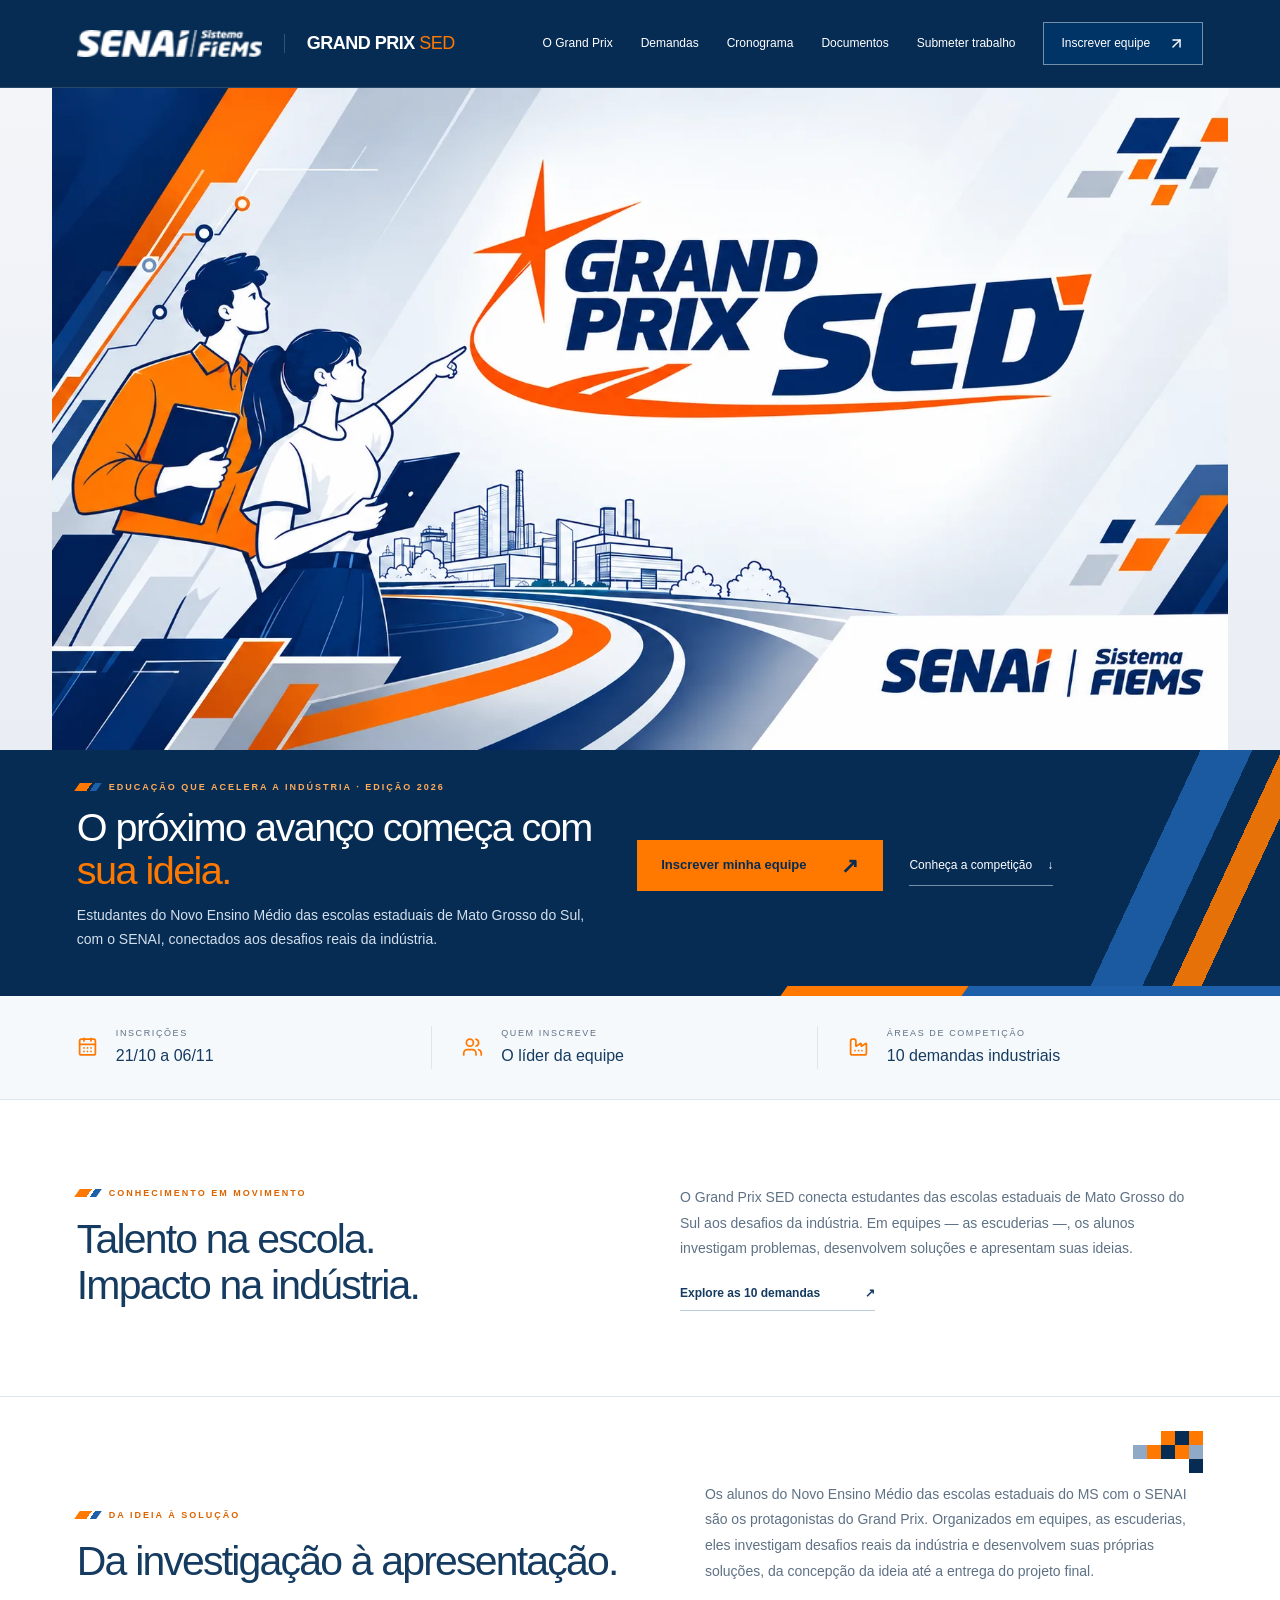
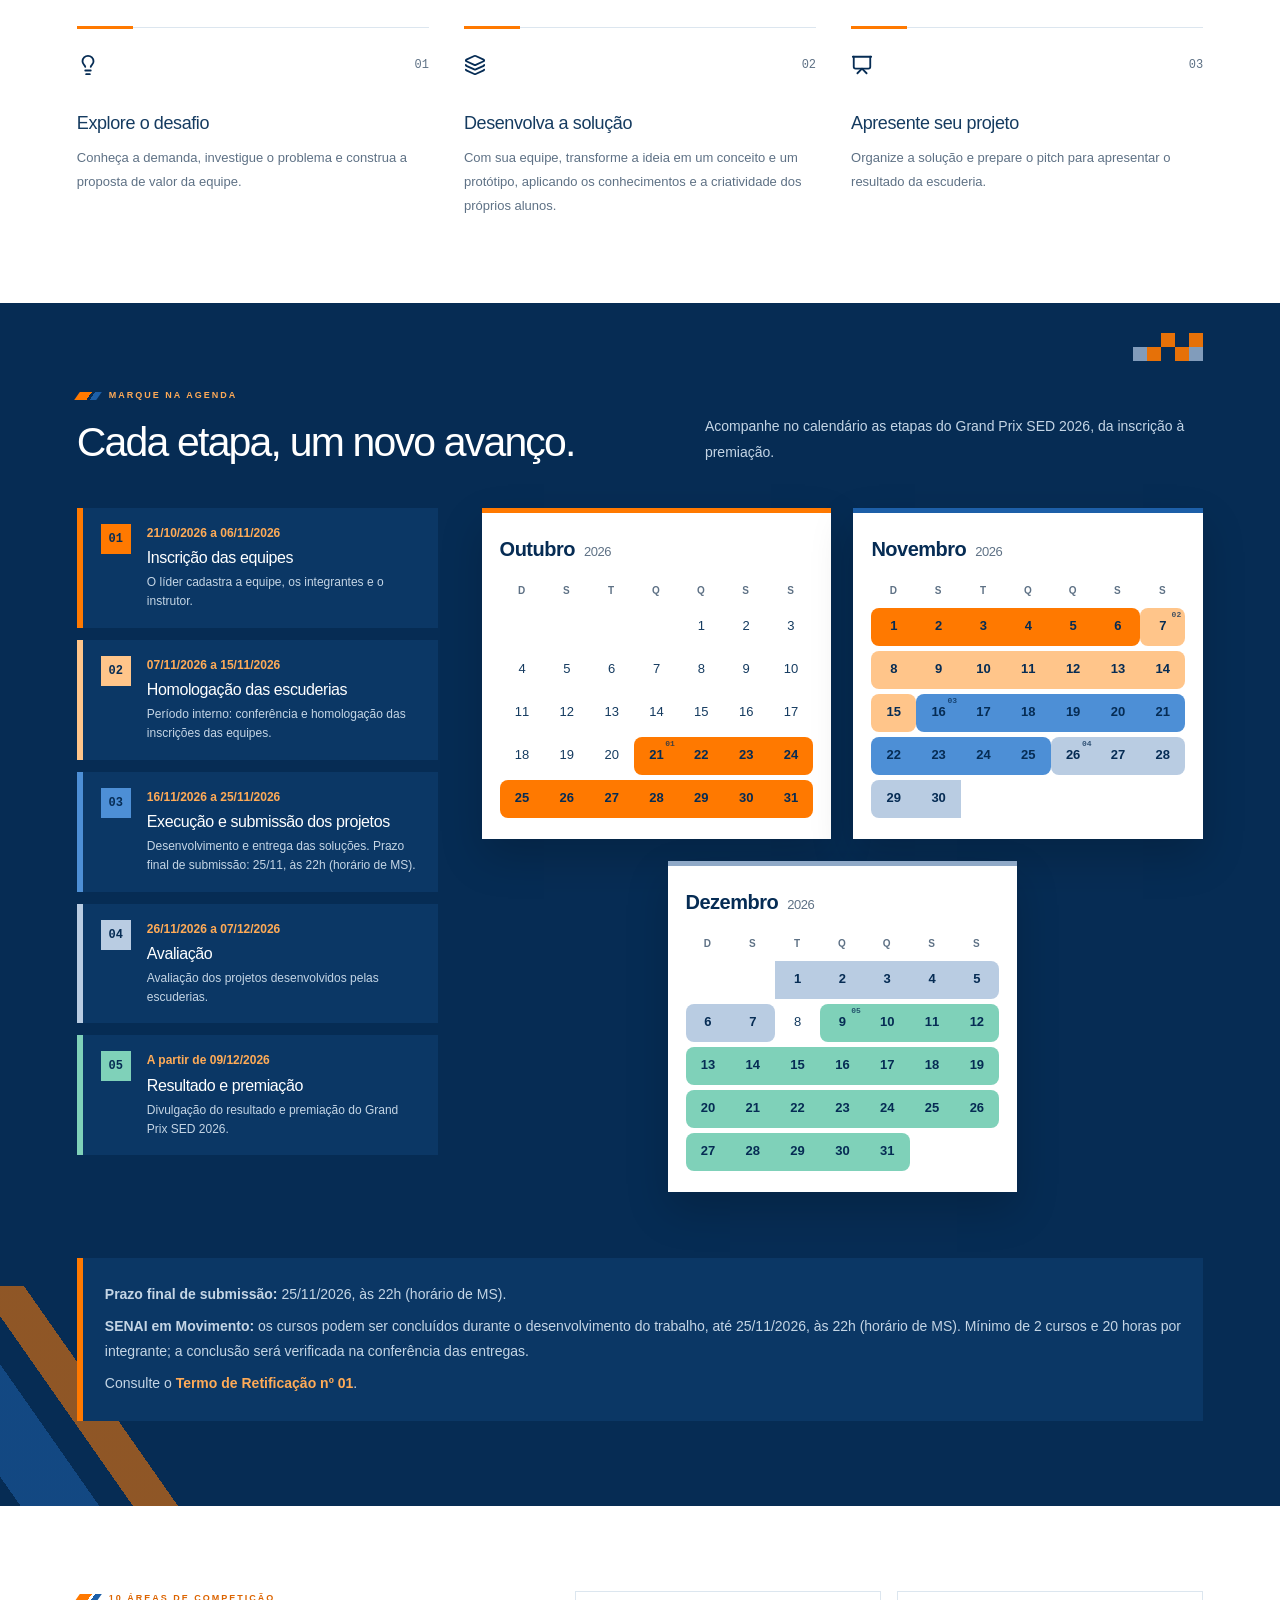
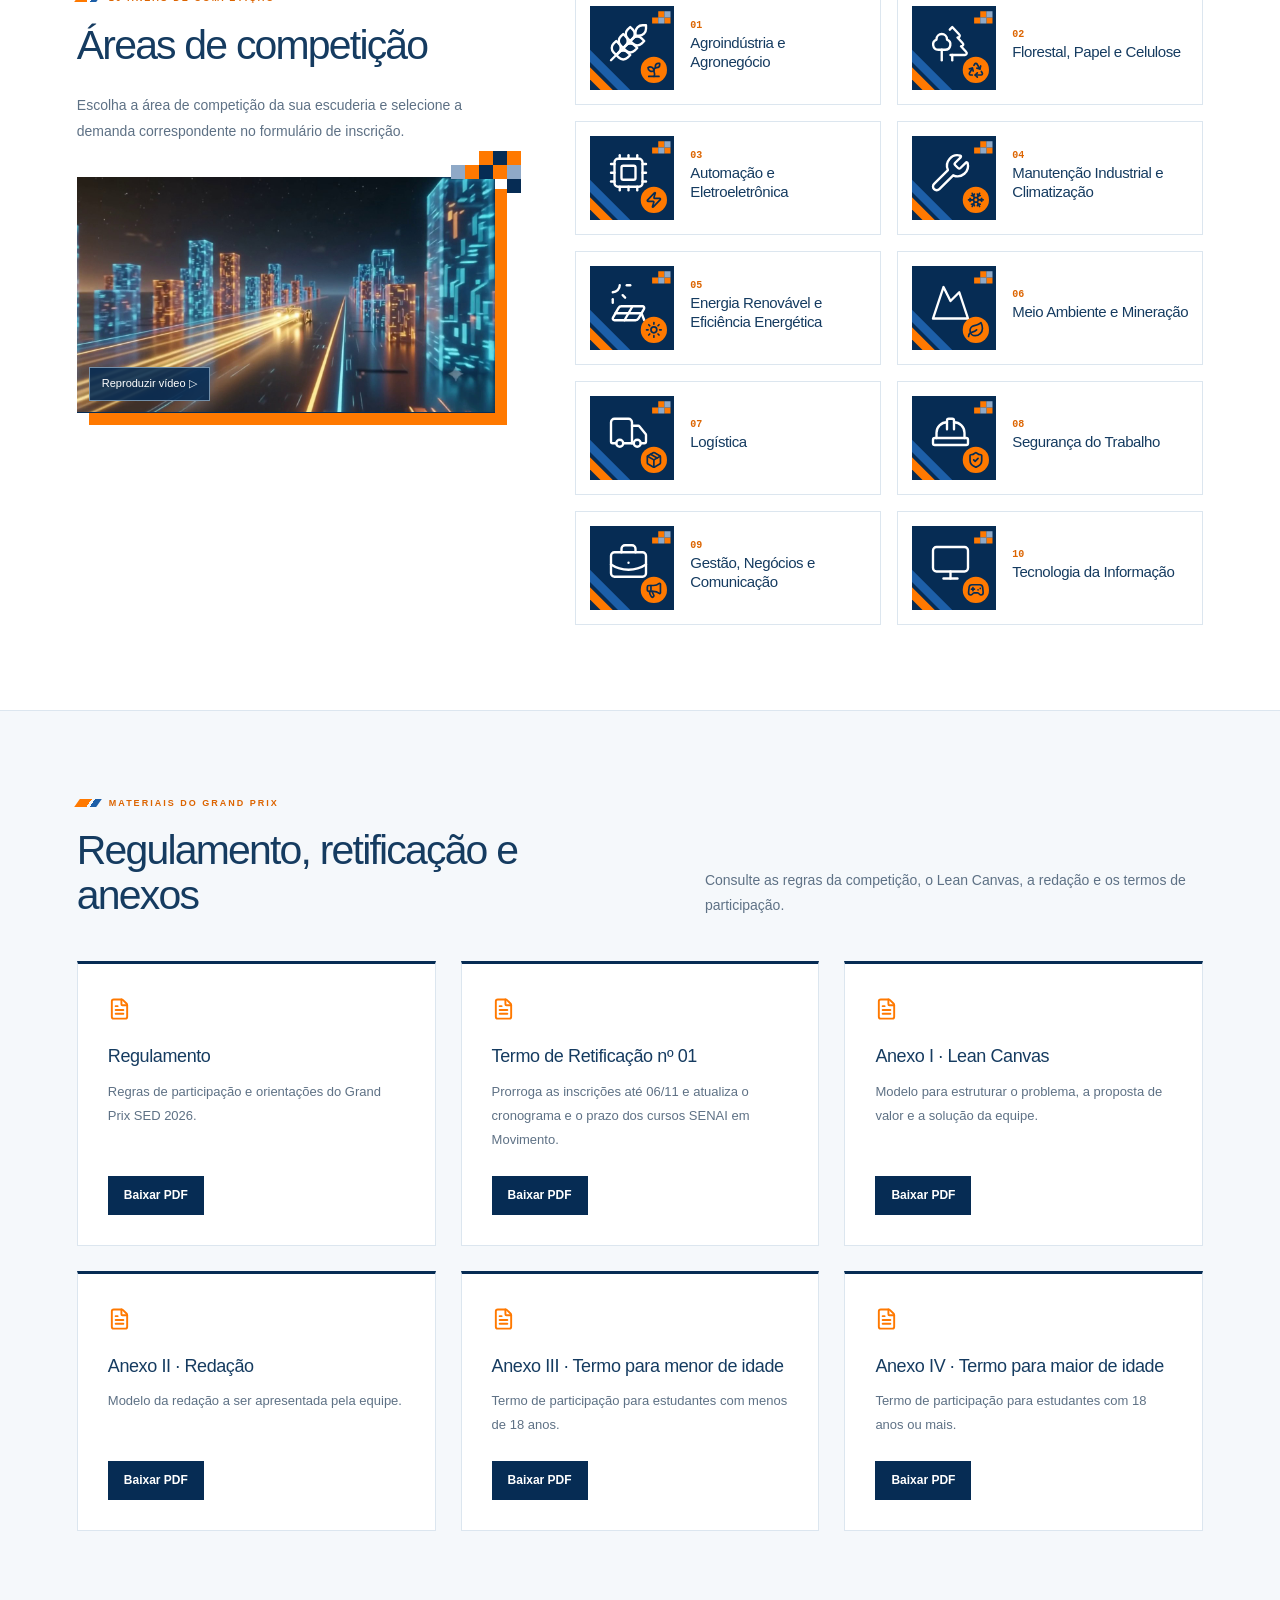
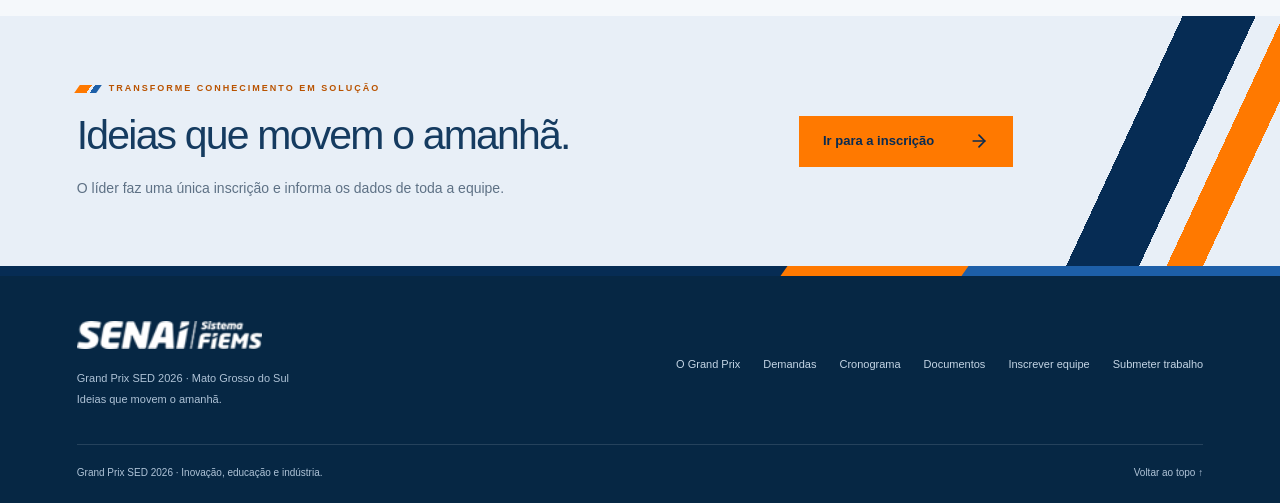
==== commit 985c716b: "feat: cronograma atualizado (Termo de Retificação nº 01) e termo no index Co-Authored-By: Claude Son" ====
--- a/index.html
+++ b/index.html
@@ -1,3 +1,3 @@
 <!doctype html>
 <html lang="pt-BR"><head><meta charset="utf-8"><meta name="viewport" content="width=device-width,initial-scale=1"><meta name="theme-color" content="#091922"><meta name="description" content="Grand Prix SED 2026: estudantes de Mato Grosso do Sul desenvolvendo soluções para 10 demandas da indústria. Conheça a competição e inscreva sua equipe."><title>Grand Prix SED 2026 | Ideias que movem a indústria</title><link rel="stylesheet" href="home.css"><link rel="icon" href="[data-uri]"></head>
-<body id="inicio"><a class="skip-link" href="#conteudo">Pular para o conteúdo</a><header class="header"><div class="header-brands"><a class="institutional-logo" href="https://www.ms.senai.br/" aria-label="SENAI — Sistema FIEMS"><img class="logo-senai" src="assets/logo-senai.png" alt="SENAI — Sistema FIEMS" width="142" height="21"></a><a href="#inicio" class="brand" aria-label="Grand Prix SED — início"><svg xmlns="http://www.w3.org/2000/svg" width="28" height="28" viewBox="0 0 24 24" fill="none" stroke="currentColor" stroke-width="2" stroke-linecap="round" stroke-linejoin="round" class="lucide lucide-flag" aria-hidden="true"><path d="M4 22V4a1 1 0 0 1 .4-.8A6 6 0 0 1 8 2c3 0 5 2 7.333 2q2 0 3.067-.8A1 1 0 0 1 20 4v10a1 1 0 0 1-.4.8A6 6 0 0 1 16 16c-3 0-5-2-8-2a6 6 0 0 0-4 1.528"></path></svg><span>GRAND PRIX <b>SED</b></span></a></div><button class="menu-toggle" type="button" aria-expanded="false" aria-controls="main-nav" hidden>Menu <span aria-hidden="true">☰</span></button><nav id="main-nav" aria-label="Navegação principal"><a class="active" href="#inicio">O Grand Prix</a><a class="desktop" href="#demandas">Demandas</a><a class="desktop" href="#cronograma">Cronograma</a><a class="desktop" href="#documentos">Documentos</a><a class="nav-sub" href="submissao.html">Submeter trabalho</a><a class="nav-cta" href="inscricao.html">Inscrever equipe <svg xmlns="http://www.w3.org/2000/svg" width="17" height="17" viewBox="0 0 24 24" fill="none" stroke="currentColor" stroke-width="2" stroke-linecap="round" stroke-linejoin="round" class="lucide lucide-arrow-up-right" aria-hidden="true"><path d="M7 7h10v10"></path><path d="M7 17 17 7"></path></svg></a></nav></header><main id="conteudo"><section class="hero" aria-labelledby="hero-title"><picture class="hero-art"><source type="image/webp" srcset="assets/banner-grand-prix-900.webp 900w, assets/banner-grand-prix.webp 1672w" sizes="100vw"><img src="assets/banner-grand-prix.jpg" width="1672" height="941" fetchpriority="high" alt="Grand Prix SED: dois estudantes apontam para uma pista que leva à indústria. SENAI | Sistema FIEMS."></picture><div class="hero-caption"><div><span class="eyebrow">EDUCAÇÃO QUE ACELERA A INDÚSTRIA · EDIÇÃO 2026</span><h1 id="hero-title">O próximo avanço começa com <em>sua ideia.</em></h1><p>Estudantes do Novo Ensino Médio das escolas estaduais de Mato Grosso do Sul, com o SENAI, conectados aos desafios reais da indústria.</p></div><div class="hero-actions"><a class="cta" href="inscricao.html">Inscrever minha equipe <span aria-hidden="true">↗</span></a><a class="text-link" href="#como-funciona">Conheça a competição <span aria-hidden="true">↓</span></a></div></div></section><div class="identity-stripe" aria-hidden="true"><span></span><span></span><span></span></div><div class="facts"><div><svg xmlns="http://www.w3.org/2000/svg" width="24" height="24" viewBox="0 0 24 24" fill="none" stroke="currentColor" stroke-width="2" stroke-linecap="round" stroke-linejoin="round" class="lucide lucide-calendar-days" aria-hidden="true"><path d="M8 2v3"></path><path d="M16 2v3"></path><rect x="3" y="3" width="18" height="18" rx="2"></rect><path d="M3 9h18"></path><path d="M8 13h.01"></path><path d="M12 13h.01"></path><path d="M16 13h.01"></path><path d="M8 17h.01"></path><path d="M12 17h.01"></path><path d="M16 17h.01"></path></svg><span><small>INSCRIÇÕES</small><strong>19/10 a 02/11</strong></span></div><div><svg xmlns="http://www.w3.org/2000/svg" width="24" height="24" viewBox="0 0 24 24" fill="none" stroke="currentColor" stroke-width="2" stroke-linecap="round" stroke-linejoin="round" class="lucide lucide-users" aria-hidden="true"><path d="M16 21v-2a4 4 0 0 0-4-4H6a4 4 0 0 0-4 4v2"></path><path d="M16 3.128a4 4 0 0 1 0 7.744"></path><path d="M22 21v-2a4 4 0 0 0-3-3.87"></path><circle cx="9" cy="7" r="4"></circle></svg><span><small>QUEM INSCREVE</small><strong>O líder da equipe</strong></span></div><div><svg xmlns="http://www.w3.org/2000/svg" width="24" height="24" viewBox="0 0 24 24" fill="none" stroke="currentColor" stroke-width="2" stroke-linecap="round" stroke-linejoin="round" class="lucide lucide-factory" aria-hidden="true"><path d="M12 16h.01"></path><path d="M16 16h.01"></path><path d="M3 19a2 2 0 0 0 2 2h14a2 2 0 0 0 2-2V8.5a.5.5 0 0 0-.769-.422l-4.462 2.844A.5.5 0 0 1 15 10.5v-2a.5.5 0 0 0-.769-.422L9.77 10.922A.5.5 0 0 1 9 10.5V5a2 2 0 0 0-2-2H5a2 2 0 0 0-2 2z"></path><path d="M8 16h.01"></path></svg><span><small>ÁREAS DE COMPETIÇÃO</small><strong>10 demandas industriais</strong></span></div></div><section class="school-story" aria-labelledby="escolas-titulo"><div><span class="eyebrow">CONHECIMENTO EM MOVIMENTO</span><h2 id="escolas-titulo">Talento na escola.<br>Impacto na indústria.</h2></div><div><p>O Grand Prix SED conecta estudantes das escolas estaduais de Mato Grosso do Sul aos desafios da indústria. Em equipes — as escuderias —, os alunos investigam problemas, desenvolvem soluções e apresentam suas ideias.</p><a class="inline-link" href="#demandas">Explore as 10 demandas <span aria-hidden="true">↗</span></a></div></section><section class="section" id="como-funciona"><div class="section-heading"><div><span class="eyebrow">DA IDEIA À SOLUÇÃO</span><h2>Da investigação à apresentação.</h2></div><p>Os alunos do Novo Ensino Médio das escolas estaduais do MS com o SENAI são os protagonistas do Grand Prix. Organizados em equipes, as escuderias, eles investigam desafios reais da indústria e desenvolvem suas próprias soluções, da concepção da ideia até a entrega do projeto final.</p></div><div class="steps"><article><div class="step-top"><svg xmlns="http://www.w3.org/2000/svg" width="24" height="24" viewBox="0 0 24 24" fill="none" stroke="currentColor" stroke-width="2" stroke-linecap="round" stroke-linejoin="round" class="lucide lucide-lightbulb" aria-hidden="true"><path d="M15 14c.2-1 .7-1.7 1.5-2.5 1-.9 1.5-2.2 1.5-3.5A6 6 0 0 0 6 8c0 1 .2 2.2 1.5 3.5.7.7 1.3 1.5 1.5 2.5"></path><path d="M9 18h6"></path><path d="M10 22h4"></path></svg><span>01</span></div><h3>Explore o desafio</h3><p>Conheça a demanda, investigue o problema e construa a proposta de valor da equipe.</p></article><article><div class="step-top"><svg xmlns="http://www.w3.org/2000/svg" width="24" height="24" viewBox="0 0 24 24" fill="none" stroke="currentColor" stroke-width="2" stroke-linecap="round" stroke-linejoin="round" class="lucide lucide-layers" aria-hidden="true"><path d="M12.83 2.18a2 2 0 0 0-1.66 0L2.6 6.08a1 1 0 0 0 0 1.83l8.58 3.91a2 2 0 0 0 1.66 0l8.58-3.9a1 1 0 0 0 0-1.83z"></path><path d="M2 12a1 1 0 0 0 .58.91l8.6 3.91a2 2 0 0 0 1.65 0l8.58-3.9A1 1 0 0 0 22 12"></path><path d="M2 17a1 1 0 0 0 .58.91l8.6 3.91a2 2 0 0 0 1.65 0l8.58-3.9A1 1 0 0 0 22 17"></path></svg><span>02</span></div><h3>Desenvolva a solução</h3><p>Com sua equipe, transforme a ideia em um conceito e um protótipo, aplicando os conhecimentos e a criatividade dos próprios alunos.</p></article><article><div class="step-top"><svg xmlns="http://www.w3.org/2000/svg" width="24" height="24" viewBox="0 0 24 24" fill="none" stroke="currentColor" stroke-width="2" stroke-linecap="round" stroke-linejoin="round" class="lucide lucide-presentation" aria-hidden="true"><path d="M2 3h20"></path><path d="M21 3v11a2 2 0 0 1-2 2H5a2 2 0 0 1-2-2V3"></path><path d="m7 21 5-5 5 5"></path></svg><span>03</span></div><h3>Apresente seu projeto</h3><p>Organize a solução e prepare o pitch para apresentar o resultado da escuderia.</p></article></div></section><section class="schedule" id="cronograma"><div class="section-heading"><div><span class="eyebrow">MARQUE NA AGENDA</span><h2>Cada etapa, um novo avanço.</h2></div><p>Acompanhe no calendário as etapas do Grand Prix SED 2026, da inscrição ao resultado.</p></div><div class="calendar-layout"><ol class="stage-list"><li class="s1"><span class="stage-number">01</span><div><span class="date"><time datetime="2026-10-19">19/10/2026</time> a <time datetime="2026-11-02">02/11/2026</time></span><h3>Inscrição das equipes</h3><p>O líder cadastra a equipe, os integrantes e o instrutor.</p></div></li><li class="s2"><span class="stage-number">02</span><div><span class="date"><time datetime="2026-11-03">03/11/2026</time> a <time datetime="2026-11-09">09/11/2026</time></span><h3>Homologação das escuderias</h3><p>Período interno: conferência e homologação das inscrições das equipes.</p></div></li><li class="s3"><span class="stage-number">03</span><div><span class="date"><time datetime="2026-11-10">10/11/2026</time> a <time datetime="2026-11-19">19/11/2026</time></span><h3>Execução e submissão dos projetos</h3><p>Desenvolvimento e entrega das soluções pelas escuderias.</p></div></li><li class="s4"><span class="stage-number">04</span><div><span class="date"><time datetime="2026-11-23">23/11/2026</time> a <time datetime="2026-12-03">03/12/2026</time></span><h3>Avaliação</h3><p>Avaliação dos projetos desenvolvidos pelas escuderias.</p></div></li><li class="s5"><span class="stage-number">05</span><div><span class="date"><time datetime="2026-12-04">04/12/2026</time> a <time datetime="2026-12-07">07/12/2026</time></span><h3>Resultado</h3><p>Divulgação do resultado do Grand Prix SED 2026.</p></div></li></ol><div class="calendar-months" aria-hidden="true"><figure class="month"><figcaption>Outubro <small>2026</small></figcaption><table><thead><tr><th>D</th><th>S</th><th>T</th><th>Q</th><th>Q</th><th>S</th><th>S</th></tr></thead><tbody><tr><td></td><td></td><td></td><td></td><td><span>1</span></td><td><span>2</span></td><td><span>3</span></td></tr><tr><td><span>4</span></td><td><span>5</span></td><td><span>6</span></td><td><span>7</span></td><td><span>8</span></td><td><span>9</span></td><td><span>10</span></td></tr><tr><td><span>11</span></td><td><span>12</span></td><td><span>13</span></td><td><span>14</span></td><td><span>15</span></td><td><span>16</span></td><td><span>17</span></td></tr><tr><td><span>18</span></td><td class="s1 is-start"><span>19</span><i>01</i></td><td class="s1"><span>20</span></td><td class="s1"><span>21</span></td><td class="s1"><span>22</span></td><td class="s1"><span>23</span></td><td class="s1 is-end"><span>24</span></td></tr><tr><td class="s1 is-start"><span>25</span></td><td class="s1"><span>26</span></td><td class="s1"><span>27</span></td><td class="s1"><span>28</span></td><td class="s1"><span>29</span></td><td class="s1"><span>30</span></td><td class="s1 is-end"><span>31</span></td></tr></tbody></table></figure><figure class="month"><figcaption>Novembro <small>2026</small></figcaption><table><thead><tr><th>D</th><th>S</th><th>T</th><th>Q</th><th>Q</th><th>S</th><th>S</th></tr></thead><tbody><tr><td class="s1 is-start"><span>1</span></td><td class="s1 is-end"><span>2</span></td><td class="s2 is-start"><span>3</span><i>02</i></td><td class="s2"><span>4</span></td><td class="s2"><span>5</span></td><td class="s2"><span>6</span></td><td class="s2 is-end"><span>7</span></td></tr><tr><td class="s2 is-start"><span>8</span></td><td class="s2 is-end"><span>9</span></td><td class="s3 is-start"><span>10</span><i>03</i></td><td class="s3"><span>11</span></td><td class="s3"><span>12</span></td><td class="s3"><span>13</span></td><td class="s3 is-end"><span>14</span></td></tr><tr><td class="s3 is-start"><span>15</span></td><td class="s3"><span>16</span></td><td class="s3"><span>17</span></td><td class="s3"><span>18</span></td><td class="s3 is-end"><span>19</span></td><td><span>20</span></td><td><span>21</span></td></tr><tr><td><span>22</span></td><td class="s4 is-start"><span>23</span><i>04</i></td><td class="s4"><span>24</span></td><td class="s4"><span>25</span></td><td class="s4"><span>26</span></td><td class="s4"><span>27</span></td><td class="s4 is-end"><span>28</span></td></tr><tr><td class="s4 is-start"><span>29</span></td><td class="s4"><span>30</span></td><td></td><td></td><td></td><td></td><td></td></tr></tbody></table></figure><figure class="month"><figcaption>Dezembro <small>2026</small></figcaption><table><thead><tr><th>D</th><th>S</th><th>T</th><th>Q</th><th>Q</th><th>S</th><th>S</th></tr></thead><tbody><tr><td></td><td></td><td class="s4"><span>1</span></td><td class="s4"><span>2</span></td><td class="s4 is-end"><span>3</span></td><td class="s5 is-start"><span>4</span><i>05</i></td><td class="s5 is-end"><span>5</span></td></tr><tr><td class="s5 is-start"><span>6</span></td><td class="s5 is-end"><span>7</span></td><td><span>8</span></td><td><span>9</span></td><td><span>10</span></td><td><span>11</span></td><td><span>12</span></td></tr><tr><td><span>13</span></td><td><span>14</span></td><td><span>15</span></td><td><span>16</span></td><td><span>17</span></td><td><span>18</span></td><td><span>19</span></td></tr><tr><td><span>20</span></td><td><span>21</span></td><td><span>22</span></td><td><span>23</span></td><td><span>24</span></td><td><span>25</span></td><td><span>26</span></td></tr><tr><td><span>27</span></td><td><span>28</span></td><td><span>29</span></td><td><span>30</span></td><td><span>31</span></td><td></td><td></td></tr></tbody></table></figure></div></div></section><section class="section units demands" id="demandas"><div class="demands-intro"><span class="eyebrow">10 ÁREAS DE COMPETIÇÃO</span><h2>Áreas de competição</h2><p>Escolha a área de competição da sua escuderia e selecione a demanda correspondente no formulário de inscrição.</p><figure class="gp-video"><video id="gp-video" muted loop playsinline preload="none" poster="assets/abertura-poster.jpg" aria-label="Vídeo de abertura do Grand Prix SED 2026, sem áudio"><source data-src="assets/abertura-grand-prix.mp4" type="video/mp4"></video><button id="video-toggle" type="button" hidden>Reproduzir vídeo</button></figure></div><ol><li><svg class="area-art" viewBox="0 0 96 96" aria-hidden="true" focusable="false"><rect width="96" height="96" fill="#062c54"/><path d="M0 50 46 96H32L0 64Z" fill="#1d5fa8"/><path d="M0 70 26 96H12L0 84Z" fill="#ff7900"/><path d="M78 6h7v7h-7zM85 13h7v7h-7zM71 13h7v7h-7z" fill="#ff7900"/><path d="M85 6h7v7h-7zM78 13h7v7h-7z" fill="#8fa9c7"/><g transform="translate(20 18) scale(2)" fill="none" stroke="#fff" stroke-width="1.35" stroke-linecap="round" stroke-linejoin="round"><path d="M2 22 16 8"/><path d="M3.47 12.53 5 11l1.53 1.53a3.5 3.5 0 0 1 0 4.94L5 19l-1.53-1.53a3.5 3.5 0 0 1 0-4.94Z"/><path d="M7.47 8.53 9 7l1.53 1.53a3.5 3.5 0 0 1 0 4.94L9 15l-1.53-1.53a3.5 3.5 0 0 1 0-4.94Z"/><path d="M11.47 4.53 13 3l1.53 1.53a3.5 3.5 0 0 1 0 4.94L13 11l-1.53-1.53a3.5 3.5 0 0 1 0-4.94Z"/><path d="M20 2h2v2a4 4 0 0 1-4 4h-2V6a4 4 0 0 1 4-4Z"/><path d="M11.47 17.47 13 19l-1.53 1.53a3.5 3.5 0 0 1-4.94 0L5 19l1.53-1.53a3.5 3.5 0 0 1 4.94 0Z"/><path d="M15.47 13.47 17 15l-1.53 1.53a3.5 3.5 0 0 1-4.94 0L9 15l1.53-1.53a3.5 3.5 0 0 1 4.94 0Z"/><path d="M19.47 9.47 21 11l-1.53 1.53a3.5 3.5 0 0 1-4.94 0L13 11l1.53-1.53a3.5 3.5 0 0 1 4.94 0Z"/></g><circle cx="73" cy="73" r="15" fill="#ff7900"/><g transform="translate(63 63) scale(.8333)" fill="none" stroke="#062c54" stroke-width="2.3" stroke-linecap="round" stroke-linejoin="round"><path d="M14 9.536V7a4 4 0 0 1 4-4h1.5a.5.5 0 0 1 .5.5V5a4 4 0 0 1-4 4 4 4 0 0 0-4 4c0 2 1 3 1 5a5 5 0 0 1-1 3"/><path d="M4 9a5 5 0 0 1 8 4 5 5 0 0 1-8-4"/><path d="M5 21h14"/></g></svg><div><span class="area-number">01</span><h3>Agroindústria e Agronegócio</h3></div></li><li><svg class="area-art" viewBox="0 0 96 96" aria-hidden="true" focusable="false"><rect width="96" height="96" fill="#062c54"/><path d="M0 50 46 96H32L0 64Z" fill="#1d5fa8"/><path d="M0 70 26 96H12L0 84Z" fill="#ff7900"/><path d="M78 6h7v7h-7zM85 13h7v7h-7zM71 13h7v7h-7z" fill="#ff7900"/><path d="M85 6h7v7h-7zM78 13h7v7h-7z" fill="#8fa9c7"/><g transform="translate(20 18) scale(2)" fill="none" stroke="#fff" stroke-width="1.35" stroke-linecap="round" stroke-linejoin="round"><path d="M10 10v.2A3 3 0 0 1 8.9 16H5a3 3 0 0 1-1-5.8V10a3 3 0 0 1 6 0Z"/><path d="M7 16v6"/><path d="M13 19v3"/><path d="M12 19h8.3a1 1 0 0 0 .7-1.7L18 14h.3a1 1 0 0 0 .7-1.7L16 9h.2a1 1 0 0 0 .8-1.7L13 3l-1.4 1.5"/></g><circle cx="73" cy="73" r="15" fill="#ff7900"/><g transform="translate(63 63) scale(.8333)" fill="none" stroke="#062c54" stroke-width="2.3" stroke-linecap="round" stroke-linejoin="round"><path d="M7 19H4.815a1.83 1.83 0 0 1-1.57-.881 1.785 1.785 0 0 1-.004-1.784L7.196 9.5"/><path d="M11 19h8.203a1.83 1.83 0 0 0 1.556-.89 1.784 1.784 0 0 0 0-1.775l-1.226-2.12"/><path d="m14 16-3 3 3 3"/><path d="M8.293 13.596 7.196 9.5 3.1 10.598"/><path d="m9.344 5.811 1.093-1.892A1.83 1.83 0 0 1 11.985 3a1.784 1.784 0 0 1 1.546.888l3.943 6.843"/><path d="m13.378 9.633 4.096 1.098 1.097-4.096"/></g></svg><div><span class="area-number">02</span><h3>Florestal, Papel e Celulose</h3></div></li><li><svg class="area-art" viewBox="0 0 96 96" aria-hidden="true" focusable="false"><rect width="96" height="96" fill="#062c54"/><path d="M0 50 46 96H32L0 64Z" fill="#1d5fa8"/><path d="M0 70 26 96H12L0 84Z" fill="#ff7900"/><path d="M78 6h7v7h-7zM85 13h7v7h-7zM71 13h7v7h-7z" fill="#ff7900"/><path d="M85 6h7v7h-7zM78 13h7v7h-7z" fill="#8fa9c7"/><g transform="translate(20 18) scale(2)" fill="none" stroke="#fff" stroke-width="1.35" stroke-linecap="round" stroke-linejoin="round"><path d="M12 20v2"/><path d="M12 2v2"/><path d="M17 20v2"/><path d="M17 2v2"/><path d="M2 12h2"/><path d="M2 17h2"/><path d="M2 7h2"/><path d="M20 12h2"/><path d="M20 17h2"/><path d="M20 7h2"/><path d="M7 20v2"/><path d="M7 2v2"/><rect x="4" y="4" width="16" height="16" rx="2"/><rect x="8" y="8" width="8" height="8" rx="1"/></g><circle cx="73" cy="73" r="15" fill="#ff7900"/><g transform="translate(63 63) scale(.8333)" fill="none" stroke="#062c54" stroke-width="2.3" stroke-linecap="round" stroke-linejoin="round"><path d="M4 14a1 1 0 0 1-.78-1.63l9.9-10.2a.5.5 0 0 1 .86.46l-1.92 6.02A1 1 0 0 0 13 10h7a1 1 0 0 1 .78 1.63l-9.9 10.2a.5.5 0 0 1-.86-.46l1.92-6.02A1 1 0 0 0 11 14z"/></g></svg><div><span class="area-number">03</span><h3>Automação e Eletroeletrônica</h3></div></li><li><svg class="area-art" viewBox="0 0 96 96" aria-hidden="true" focusable="false"><rect width="96" height="96" fill="#062c54"/><path d="M0 50 46 96H32L0 64Z" fill="#1d5fa8"/><path d="M0 70 26 96H12L0 84Z" fill="#ff7900"/><path d="M78 6h7v7h-7zM85 13h7v7h-7zM71 13h7v7h-7z" fill="#ff7900"/><path d="M85 6h7v7h-7zM78 13h7v7h-7z" fill="#8fa9c7"/><g transform="translate(20 18) scale(2)" fill="none" stroke="#fff" stroke-width="1.35" stroke-linecap="round" stroke-linejoin="round"><path d="M14.7 6.3a1 1 0 0 0 0 1.4l1.6 1.6a1 1 0 0 0 1.4 0l3.106-3.105c.32-.322.863-.22.983.218a6 6 0 0 1-8.259 7.057l-7.91 7.91a1 1 0 0 1-2.999-3l7.91-7.91a6 6 0 0 1 7.057-8.259c.438.12.54.662.219.984z"/></g><circle cx="73" cy="73" r="15" fill="#ff7900"/><g transform="translate(63 63) scale(.8333)" fill="none" stroke="#062c54" stroke-width="2.3" stroke-linecap="round" stroke-linejoin="round"><path d="m10 20-1.25-2.5L6 18"/><path d="M10 4 8.75 6.5 6 6"/><path d="m14 20 1.25-2.5L18 18"/><path d="m14 4 1.25 2.5L18 6"/><path d="m17 21-3-6h-4"/><path d="m17 3-3 6 1.5 3"/><path d="M2 12h6.5L10 9"/><path d="m20 10-1.5 2 1.5 2"/><path d="M22 12h-6.5L14 15"/><path d="m4 10 1.5 2L4 14"/><path d="m7 21 3-6-1.5-3"/><path d="m7 3 3 6h4"/></g></svg><div><span class="area-number">04</span><h3>Manutenção Industrial e Climatização</h3></div></li><li><svg class="area-art" viewBox="0 0 96 96" aria-hidden="true" focusable="false"><rect width="96" height="96" fill="#062c54"/><path d="M0 50 46 96H32L0 64Z" fill="#1d5fa8"/><path d="M0 70 26 96H12L0 84Z" fill="#ff7900"/><path d="M78 6h7v7h-7zM85 13h7v7h-7zM71 13h7v7h-7z" fill="#ff7900"/><path d="M85 6h7v7h-7zM78 13h7v7h-7z" fill="#8fa9c7"/><g transform="translate(20 18) scale(2)" fill="none" stroke="#fff" stroke-width="1.35" stroke-linecap="round" stroke-linejoin="round"><path d="M11 2h2"/><path d="m14.28 14-4.56 8"/><path d="m21 22-1.558-4H4.558"/><path d="M3 10v2"/><path d="M6.245 15.04A2 2 0 0 1 8 14h12a1 1 0 0 1 .864 1.505l-3.11 5.457A2 2 0 0 1 16 22H4a1 1 0 0 1-.863-1.506z"/><path d="M7 2a4 4 0 0 1-4 4"/><path d="m8.66 7.66 1.41 1.41"/></g><circle cx="73" cy="73" r="15" fill="#ff7900"/><g transform="translate(63 63) scale(.8333)" fill="none" stroke="#062c54" stroke-width="2.3" stroke-linecap="round" stroke-linejoin="round"><circle cx="12" cy="12" r="4"/><path d="M12 2v2"/><path d="M12 20v2"/><path d="m4.93 4.93 1.41 1.41"/><path d="m17.66 17.66 1.41 1.41"/><path d="M2 12h2"/><path d="M20 12h2"/><path d="m6.34 17.66-1.41 1.41"/><path d="m19.07 4.93-1.41 1.41"/></g></svg><div><span class="area-number">05</span><h3>Energia Renovável e Eficiência Energética</h3></div></li><li><svg class="area-art" viewBox="0 0 96 96" aria-hidden="true" focusable="false"><rect width="96" height="96" fill="#062c54"/><path d="M0 50 46 96H32L0 64Z" fill="#1d5fa8"/><path d="M0 70 26 96H12L0 84Z" fill="#ff7900"/><path d="M78 6h7v7h-7zM85 13h7v7h-7zM71 13h7v7h-7z" fill="#ff7900"/><path d="M85 6h7v7h-7zM78 13h7v7h-7z" fill="#8fa9c7"/><g transform="translate(20 18) scale(2)" fill="none" stroke="#fff" stroke-width="1.35" stroke-linecap="round" stroke-linejoin="round"><path d="m8 3 4 8 5-5 5 15H2L8 3z"/></g><circle cx="73" cy="73" r="15" fill="#ff7900"/><g transform="translate(63 63) scale(.8333)" fill="none" stroke="#062c54" stroke-width="2.3" stroke-linecap="round" stroke-linejoin="round"><path d="M11 20A7 7 0 0 1 9.8 6.1C15.5 5 17 4.48 19 2c1 2 2 4.18 2 8 0 5.5-4.78 10-10 10Z"/><path d="M2 21c0-3 1.85-5.36 5.08-6C9.5 14.52 12 13 13 12"/></g></svg><div><span class="area-number">06</span><h3>Meio Ambiente e Mineração</h3></div></li><li><svg class="area-art" viewBox="0 0 96 96" aria-hidden="true" focusable="false"><rect width="96" height="96" fill="#062c54"/><path d="M0 50 46 96H32L0 64Z" fill="#1d5fa8"/><path d="M0 70 26 96H12L0 84Z" fill="#ff7900"/><path d="M78 6h7v7h-7zM85 13h7v7h-7zM71 13h7v7h-7z" fill="#ff7900"/><path d="M85 6h7v7h-7zM78 13h7v7h-7z" fill="#8fa9c7"/><g transform="translate(20 18) scale(2)" fill="none" stroke="#fff" stroke-width="1.35" stroke-linecap="round" stroke-linejoin="round"><path d="M14 18V6a2 2 0 0 0-2-2H4a2 2 0 0 0-2 2v11a1 1 0 0 0 1 1h2"/><path d="M15 18H9"/><path d="M19 18h2a1 1 0 0 0 1-1v-3.65a1 1 0 0 0-.22-.624l-3.48-4.35A1 1 0 0 0 17.52 8H14"/><circle cx="17" cy="18" r="2"/><circle cx="7" cy="18" r="2"/></g><circle cx="73" cy="73" r="15" fill="#ff7900"/><g transform="translate(63 63) scale(.8333)" fill="none" stroke="#062c54" stroke-width="2.3" stroke-linecap="round" stroke-linejoin="round"><path d="M11 21.73a2 2 0 0 0 2 0l7-4A2 2 0 0 0 21 16V8a2 2 0 0 0-1-1.73l-7-4a2 2 0 0 0-2 0l-7 4A2 2 0 0 0 3 8v8a2 2 0 0 0 1 1.73z"/><path d="M12 22V12"/><polyline points="3.29 7 12 12 20.71 7"/><path d="m7.5 4.27 9 5.15"/></g></svg><div><span class="area-number">07</span><h3>Logística</h3></div></li><li><svg class="area-art" viewBox="0 0 96 96" aria-hidden="true" focusable="false"><rect width="96" height="96" fill="#062c54"/><path d="M0 50 46 96H32L0 64Z" fill="#1d5fa8"/><path d="M0 70 26 96H12L0 84Z" fill="#ff7900"/><path d="M78 6h7v7h-7zM85 13h7v7h-7zM71 13h7v7h-7z" fill="#ff7900"/><path d="M85 6h7v7h-7zM78 13h7v7h-7z" fill="#8fa9c7"/><g transform="translate(20 18) scale(2)" fill="none" stroke="#fff" stroke-width="1.35" stroke-linecap="round" stroke-linejoin="round"><path d="M10 10V5a1 1 0 0 1 1-1h2a1 1 0 0 1 1 1v5"/><path d="M14 6a6 6 0 0 1 6 6v3"/><path d="M4 15v-3a6 6 0 0 1 6-6"/><rect x="2" y="15" width="20" height="4" rx="1"/></g><circle cx="73" cy="73" r="15" fill="#ff7900"/><g transform="translate(63 63) scale(.8333)" fill="none" stroke="#062c54" stroke-width="2.3" stroke-linecap="round" stroke-linejoin="round"><path d="M20 13c0 5-3.5 7.5-7.66 8.95a1 1 0 0 1-.67-.01C7.5 20.5 4 18 4 13V6a1 1 0 0 1 1-1c2 0 4.5-1.2 6.24-2.72a1.17 1.17 0 0 1 1.52 0C14.51 3.81 17 5 19 5a1 1 0 0 1 1 1z"/><path d="m9 12 2 2 4-4"/></g></svg><div><span class="area-number">08</span><h3>Segurança do Trabalho</h3></div></li><li><svg class="area-art" viewBox="0 0 96 96" aria-hidden="true" focusable="false"><rect width="96" height="96" fill="#062c54"/><path d="M0 50 46 96H32L0 64Z" fill="#1d5fa8"/><path d="M0 70 26 96H12L0 84Z" fill="#ff7900"/><path d="M78 6h7v7h-7zM85 13h7v7h-7zM71 13h7v7h-7z" fill="#ff7900"/><path d="M85 6h7v7h-7zM78 13h7v7h-7z" fill="#8fa9c7"/><g transform="translate(20 18) scale(2)" fill="none" stroke="#fff" stroke-width="1.35" stroke-linecap="round" stroke-linejoin="round"><path d="M12 12h.01"/><path d="M16 6V4a2 2 0 0 0-2-2h-4a2 2 0 0 0-2 2v2"/><path d="M22 13a18.15 18.15 0 0 1-20 0"/><rect width="20" height="14" x="2" y="6" rx="2"/></g><circle cx="73" cy="73" r="15" fill="#ff7900"/><g transform="translate(63 63) scale(.8333)" fill="none" stroke="#062c54" stroke-width="2.3" stroke-linecap="round" stroke-linejoin="round"><path d="M11 6a13 13 0 0 0 8.4-2.8A1 1 0 0 1 21 4v12a1 1 0 0 1-1.6.8A13 13 0 0 0 11 14H5a2 2 0 0 1-2-2V8a2 2 0 0 1 2-2z"/><path d="M6 14a12 12 0 0 0 2.4 7.2 2 2 0 0 0 3.2-2.4A8 8 0 0 1 10 14"/><path d="M8 6v8"/></g></svg><div><span class="area-number">09</span><h3>Gestão, Negócios e Comunicação</h3></div></li><li><svg class="area-art" viewBox="0 0 96 96" aria-hidden="true" focusable="false"><rect width="96" height="96" fill="#062c54"/><path d="M0 50 46 96H32L0 64Z" fill="#1d5fa8"/><path d="M0 70 26 96H12L0 84Z" fill="#ff7900"/><path d="M78 6h7v7h-7zM85 13h7v7h-7zM71 13h7v7h-7z" fill="#ff7900"/><path d="M85 6h7v7h-7zM78 13h7v7h-7z" fill="#8fa9c7"/><g transform="translate(20 18) scale(2)" fill="none" stroke="#fff" stroke-width="1.35" stroke-linecap="round" stroke-linejoin="round"><rect width="20" height="14" x="2" y="3" rx="2"/><line x1="8" x2="16" y1="21" y2="21"/><line x1="12" x2="12" y1="17" y2="21"/></g><circle cx="73" cy="73" r="15" fill="#ff7900"/><g transform="translate(63 63) scale(.8333)" fill="none" stroke="#062c54" stroke-width="2.3" stroke-linecap="round" stroke-linejoin="round"><line x1="6" x2="10" y1="11" y2="11"/><line x1="8" x2="8" y1="9" y2="13"/><line x1="15" x2="15.01" y1="12" y2="12"/><line x1="18" x2="18.01" y1="10" y2="10"/><path d="M17.32 5H6.68a4 4 0 0 0-3.978 3.59c-.006.052-.01.101-.017.152C2.604 9.416 2 14.456 2 16a3 3 0 0 0 3 3c1 0 1.5-.5 2-1l1.414-1.414A2 2 0 0 1 9.828 16h4.344a2 2 0 0 1 1.414.586L17 18c.5.5 1 1 2 1a3 3 0 0 0 3-3c0-1.545-.604-6.584-.685-7.258-.007-.05-.011-.1-.017-.151A4 4 0 0 0 17.32 5z"/></g></svg><div><span class="area-number">10</span><h3>Tecnologia da Informação</h3></div></li></ol></section><section class="section documents" id="documentos"><div class="section-heading"><div><span class="eyebrow">MATERIAIS DO GRAND PRIX</span><h2>Regulamento e anexos</h2></div><p>Consulte as regras da competição, o Lean Canvas, a redação e os termos de participação.</p></div><div class="document-grid"><article><svg xmlns="http://www.w3.org/2000/svg" width="30" height="30" viewBox="0 0 24 24" fill="none" stroke="currentColor" stroke-width="2" stroke-linecap="round" stroke-linejoin="round" class="lucide lucide-file-text" aria-hidden="true"><path d="M6 22a2 2 0 0 1-2-2V4a2 2 0 0 1 2-2h8a2.4 2.4 0 0 1 1.704.706l3.588 3.588A2.4 2.4 0 0 1 20 8v12a2 2 0 0 1-2 2z"></path><path d="M14 2v5a1 1 0 0 0 1 1h5"></path><path d="M10 9H8"></path><path d="M16 13H8"></path><path d="M16 17H8"></path></svg><h3>Regulamento</h3><p>Regras de participação e orientações do Grand Prix SED 2026.</p><a class="document-link" href="assets/regulamento-gp-sed-2026.pdf" download>Baixar PDF</a></article><article><svg xmlns="http://www.w3.org/2000/svg" width="30" height="30" viewBox="0 0 24 24" fill="none" stroke="currentColor" stroke-width="2" stroke-linecap="round" stroke-linejoin="round" class="lucide lucide-file-text" aria-hidden="true"><path d="M6 22a2 2 0 0 1-2-2V4a2 2 0 0 1 2-2h8a2.4 2.4 0 0 1 1.704.706l3.588 3.588A2.4 2.4 0 0 1 20 8v12a2 2 0 0 1-2 2z"></path><path d="M14 2v5a1 1 0 0 0 1 1h5"></path><path d="M10 9H8"></path><path d="M16 13H8"></path><path d="M16 17H8"></path></svg><h3>Anexo I · Lean Canvas</h3><p>Modelo para estruturar o problema, a proposta de valor e a solução da equipe.</p><a class="document-link" href="assets/anexo-i-lean-canvas.pdf" download>Baixar PDF</a></article><article><svg xmlns="http://www.w3.org/2000/svg" width="30" height="30" viewBox="0 0 24 24" fill="none" stroke="currentColor" stroke-width="2" stroke-linecap="round" stroke-linejoin="round" class="lucide lucide-file-text" aria-hidden="true"><path d="M6 22a2 2 0 0 1-2-2V4a2 2 0 0 1 2-2h8a2.4 2.4 0 0 1 1.704.706l3.588 3.588A2.4 2.4 0 0 1 20 8v12a2 2 0 0 1-2 2z"></path><path d="M14 2v5a1 1 0 0 0 1 1h5"></path><path d="M10 9H8"></path><path d="M16 13H8"></path><path d="M16 17H8"></path></svg><h3>Anexo II · Redação</h3><p>Modelo da redação a ser apresentada pela equipe.</p><a class="document-link" href="assets/anexo-ii-redacao.pdf" download>Baixar PDF</a></article><article><svg xmlns="http://www.w3.org/2000/svg" width="30" height="30" viewBox="0 0 24 24" fill="none" stroke="currentColor" stroke-width="2" stroke-linecap="round" stroke-linejoin="round" class="lucide lucide-file-text" aria-hidden="true"><path d="M6 22a2 2 0 0 1-2-2V4a2 2 0 0 1 2-2h8a2.4 2.4 0 0 1 1.704.706l3.588 3.588A2.4 2.4 0 0 1 20 8v12a2 2 0 0 1-2 2z"></path><path d="M14 2v5a1 1 0 0 0 1 1h5"></path><path d="M10 9H8"></path><path d="M16 13H8"></path><path d="M16 17H8"></path></svg><h3>Anexo III · Termo para menor de idade</h3><p>Termo de participação para estudantes com menos de 18 anos.</p><a class="document-link" href="assets/anexo-iii-termo-menor-de-idade.pdf" download>Baixar PDF</a></article><article><svg xmlns="http://www.w3.org/2000/svg" width="30" height="30" viewBox="0 0 24 24" fill="none" stroke="currentColor" stroke-width="2" stroke-linecap="round" stroke-linejoin="round" class="lucide lucide-file-text" aria-hidden="true"><path d="M6 22a2 2 0 0 1-2-2V4a2 2 0 0 1 2-2h8a2.4 2.4 0 0 1 1.704.706l3.588 3.588A2.4 2.4 0 0 1 20 8v12a2 2 0 0 1-2 2z"></path><path d="M14 2v5a1 1 0 0 0 1 1h5"></path><path d="M10 9H8"></path><path d="M16 13H8"></path><path d="M16 17H8"></path></svg><h3>Anexo IV · Termo para maior de idade</h3><p>Termo de participação para estudantes com 18 anos ou mais.</p><a class="document-link" href="assets/anexo-iv-termo-maior-de-idade.pdf" download>Baixar PDF</a></article></div></section><section class="closing"><div><span class="eyebrow">TRANSFORME CONHECIMENTO EM SOLUÇÃO</span><h2>Ideias que movem o amanhã.</h2><p>O líder faz uma única inscrição e informa os dados de toda a equipe.</p></div><a class="cta" href="inscricao.html">Ir para a inscrição <svg xmlns="http://www.w3.org/2000/svg" width="20" height="20" viewBox="0 0 24 24" fill="none" stroke="currentColor" stroke-width="2" stroke-linecap="round" stroke-linejoin="round" class="lucide lucide-arrow-right" aria-hidden="true"><path d="M5 12h14"></path><path d="m12 5 7 7-7 7"></path></svg></a></section></main><div class="identity-stripe" aria-hidden="true"><span></span><span></span><span></span></div><footer class="site-footer"><div class="footer-main"><div class="footer-brand"><a class="institutional-logo" href="https://www.ms.senai.br/" aria-label="SENAI — Sistema FIEMS"><img class="logo-senai" src="assets/logo-senai.png" alt="SENAI — Sistema FIEMS" width="142" height="21"></a><p>Grand Prix SED 2026 &middot; Mato Grosso do Sul<br>Ideias que movem o amanh&atilde;.</p></div><nav class="footer-nav" aria-label="Navega&ccedil;&atilde;o do rodap&eacute;"><a href="index.html#inicio">O Grand Prix</a><a href="index.html#demandas">Demandas</a><a href="index.html#cronograma">Cronograma</a><a href="index.html#documentos">Documentos</a><a href="inscricao.html">Inscrever equipe</a><a href="submissao.html">Submeter trabalho</a></nav></div><div class="footer-bottom"><small>Grand Prix SED 2026 &middot; Inova&ccedil;&atilde;o, educa&ccedil;&atilde;o e ind&uacute;stria.</small><a href="#inicio">Voltar ao topo &uarr;</a></div></footer><script src="home.js" defer></script></body></html>+<body id="inicio"><a class="skip-link" href="#conteudo">Pular para o conteúdo</a><header class="header"><div class="header-brands"><a class="institutional-logo" href="https://www.ms.senai.br/" aria-label="SENAI — Sistema FIEMS"><img class="logo-senai" src="assets/logo-senai.png" alt="SENAI — Sistema FIEMS" width="142" height="21"></a><a href="#inicio" class="brand" aria-label="Grand Prix SED — início"><svg xmlns="http://www.w3.org/2000/svg" width="28" height="28" viewBox="0 0 24 24" fill="none" stroke="currentColor" stroke-width="2" stroke-linecap="round" stroke-linejoin="round" class="lucide lucide-flag" aria-hidden="true"><path d="M4 22V4a1 1 0 0 1 .4-.8A6 6 0 0 1 8 2c3 0 5 2 7.333 2q2 0 3.067-.8A1 1 0 0 1 20 4v10a1 1 0 0 1-.4.8A6 6 0 0 1 16 16c-3 0-5-2-8-2a6 6 0 0 0-4 1.528"></path></svg><span>GRAND PRIX <b>SED</b></span></a></div><button class="menu-toggle" type="button" aria-expanded="false" aria-controls="main-nav" hidden>Menu <span aria-hidden="true">☰</span></button><nav id="main-nav" aria-label="Navegação principal"><a class="active" href="#inicio">O Grand Prix</a><a class="desktop" href="#demandas">Demandas</a><a class="desktop" href="#cronograma">Cronograma</a><a class="desktop" href="#documentos">Documentos</a><a class="nav-sub" href="submissao.html">Submeter trabalho</a><a class="nav-cta" href="inscricao.html">Inscrever equipe <svg xmlns="http://www.w3.org/2000/svg" width="17" height="17" viewBox="0 0 24 24" fill="none" stroke="currentColor" stroke-width="2" stroke-linecap="round" stroke-linejoin="round" class="lucide lucide-arrow-up-right" aria-hidden="true"><path d="M7 7h10v10"></path><path d="M7 17 17 7"></path></svg></a></nav></header><main id="conteudo"><section class="hero" aria-labelledby="hero-title"><picture class="hero-art"><source type="image/webp" srcset="assets/banner-grand-prix-900.webp 900w, assets/banner-grand-prix.webp 1672w" sizes="100vw"><img src="assets/banner-grand-prix.jpg" width="1672" height="941" fetchpriority="high" alt="Grand Prix SED: dois estudantes apontam para uma pista que leva à indústria. SENAI | Sistema FIEMS."></picture><div class="hero-caption"><div><span class="eyebrow">EDUCAÇÃO QUE ACELERA A INDÚSTRIA · EDIÇÃO 2026</span><h1 id="hero-title">O próximo avanço começa com <em>sua ideia.</em></h1><p>Estudantes do Novo Ensino Médio das escolas estaduais de Mato Grosso do Sul, com o SENAI, conectados aos desafios reais da indústria.</p></div><div class="hero-actions"><a class="cta" href="inscricao.html">Inscrever minha equipe <span aria-hidden="true">↗</span></a><a class="text-link" href="#como-funciona">Conheça a competição <span aria-hidden="true">↓</span></a></div></div></section><div class="identity-stripe" aria-hidden="true"><span></span><span></span><span></span></div><div class="facts"><div><svg xmlns="http://www.w3.org/2000/svg" width="24" height="24" viewBox="0 0 24 24" fill="none" stroke="currentColor" stroke-width="2" stroke-linecap="round" stroke-linejoin="round" class="lucide lucide-calendar-days" aria-hidden="true"><path d="M8 2v3"></path><path d="M16 2v3"></path><rect x="3" y="3" width="18" height="18" rx="2"></rect><path d="M3 9h18"></path><path d="M8 13h.01"></path><path d="M12 13h.01"></path><path d="M16 13h.01"></path><path d="M8 17h.01"></path><path d="M12 17h.01"></path><path d="M16 17h.01"></path></svg><span><small>INSCRIÇÕES</small><strong>21/10 a 06/11</strong></span></div><div><svg xmlns="http://www.w3.org/2000/svg" width="24" height="24" viewBox="0 0 24 24" fill="none" stroke="currentColor" stroke-width="2" stroke-linecap="round" stroke-linejoin="round" class="lucide lucide-users" aria-hidden="true"><path d="M16 21v-2a4 4 0 0 0-4-4H6a4 4 0 0 0-4 4v2"></path><path d="M16 3.128a4 4 0 0 1 0 7.744"></path><path d="M22 21v-2a4 4 0 0 0-3-3.87"></path><circle cx="9" cy="7" r="4"></circle></svg><span><small>QUEM INSCREVE</small><strong>O líder da equipe</strong></span></div><div><svg xmlns="http://www.w3.org/2000/svg" width="24" height="24" viewBox="0 0 24 24" fill="none" stroke="currentColor" stroke-width="2" stroke-linecap="round" stroke-linejoin="round" class="lucide lucide-factory" aria-hidden="true"><path d="M12 16h.01"></path><path d="M16 16h.01"></path><path d="M3 19a2 2 0 0 0 2 2h14a2 2 0 0 0 2-2V8.5a.5.5 0 0 0-.769-.422l-4.462 2.844A.5.5 0 0 1 15 10.5v-2a.5.5 0 0 0-.769-.422L9.77 10.922A.5.5 0 0 1 9 10.5V5a2 2 0 0 0-2-2H5a2 2 0 0 0-2 2z"></path><path d="M8 16h.01"></path></svg><span><small>ÁREAS DE COMPETIÇÃO</small><strong>10 demandas industriais</strong></span></div></div><section class="school-story" aria-labelledby="escolas-titulo"><div><span class="eyebrow">CONHECIMENTO EM MOVIMENTO</span><h2 id="escolas-titulo">Talento na escola.<br>Impacto na indústria.</h2></div><div><p>O Grand Prix SED conecta estudantes das escolas estaduais de Mato Grosso do Sul aos desafios da indústria. Em equipes — as escuderias —, os alunos investigam problemas, desenvolvem soluções e apresentam suas ideias.</p><a class="inline-link" href="#demandas">Explore as 10 demandas <span aria-hidden="true">↗</span></a></div></section><section class="section" id="como-funciona"><div class="section-heading"><div><span class="eyebrow">DA IDEIA À SOLUÇÃO</span><h2>Da investigação à apresentação.</h2></div><p>Os alunos do Novo Ensino Médio das escolas estaduais do MS com o SENAI são os protagonistas do Grand Prix. Organizados em equipes, as escuderias, eles investigam desafios reais da indústria e desenvolvem suas próprias soluções, da concepção da ideia até a entrega do projeto final.</p></div><div class="steps"><article><div class="step-top"><svg xmlns="http://www.w3.org/2000/svg" width="24" height="24" viewBox="0 0 24 24" fill="none" stroke="currentColor" stroke-width="2" stroke-linecap="round" stroke-linejoin="round" class="lucide lucide-lightbulb" aria-hidden="true"><path d="M15 14c.2-1 .7-1.7 1.5-2.5 1-.9 1.5-2.2 1.5-3.5A6 6 0 0 0 6 8c0 1 .2 2.2 1.5 3.5.7.7 1.3 1.5 1.5 2.5"></path><path d="M9 18h6"></path><path d="M10 22h4"></path></svg><span>01</span></div><h3>Explore o desafio</h3><p>Conheça a demanda, investigue o problema e construa a proposta de valor da equipe.</p></article><article><div class="step-top"><svg xmlns="http://www.w3.org/2000/svg" width="24" height="24" viewBox="0 0 24 24" fill="none" stroke="currentColor" stroke-width="2" stroke-linecap="round" stroke-linejoin="round" class="lucide lucide-layers" aria-hidden="true"><path d="M12.83 2.18a2 2 0 0 0-1.66 0L2.6 6.08a1 1 0 0 0 0 1.83l8.58 3.91a2 2 0 0 0 1.66 0l8.58-3.9a1 1 0 0 0 0-1.83z"></path><path d="M2 12a1 1 0 0 0 .58.91l8.6 3.91a2 2 0 0 0 1.65 0l8.58-3.9A1 1 0 0 0 22 12"></path><path d="M2 17a1 1 0 0 0 .58.91l8.6 3.91a2 2 0 0 0 1.65 0l8.58-3.9A1 1 0 0 0 22 17"></path></svg><span>02</span></div><h3>Desenvolva a solução</h3><p>Com sua equipe, transforme a ideia em um conceito e um protótipo, aplicando os conhecimentos e a criatividade dos próprios alunos.</p></article><article><div class="step-top"><svg xmlns="http://www.w3.org/2000/svg" width="24" height="24" viewBox="0 0 24 24" fill="none" stroke="currentColor" stroke-width="2" stroke-linecap="round" stroke-linejoin="round" class="lucide lucide-presentation" aria-hidden="true"><path d="M2 3h20"></path><path d="M21 3v11a2 2 0 0 1-2 2H5a2 2 0 0 1-2-2V3"></path><path d="m7 21 5-5 5 5"></path></svg><span>03</span></div><h3>Apresente seu projeto</h3><p>Organize a solução e prepare o pitch para apresentar o resultado da escuderia.</p></article></div></section><section class="schedule" id="cronograma"><div class="section-heading"><div><span class="eyebrow">MARQUE NA AGENDA</span><h2>Cada etapa, um novo avanço.</h2></div><p>Acompanhe no calendário as etapas do Grand Prix SED 2026, da inscrição à premiação.</p></div><div class="calendar-layout"><ol class="stage-list"><li class="s1"><span class="stage-number">01</span><div><span class="date"><time datetime="2026-10-21">21/10/2026</time> a <time datetime="2026-11-06">06/11/2026</time></span><h3>Inscrição das equipes</h3><p>O líder cadastra a equipe, os integrantes e o instrutor.</p></div></li><li class="s2"><span class="stage-number">02</span><div><span class="date"><time datetime="2026-11-07">07/11/2026</time> a <time datetime="2026-11-15">15/11/2026</time></span><h3>Homologação das escuderias</h3><p>Período interno: conferência e homologação das inscrições das equipes.</p></div></li><li class="s3"><span class="stage-number">03</span><div><span class="date"><time datetime="2026-11-16">16/11/2026</time> a <time datetime="2026-11-25">25/11/2026</time></span><h3>Execução e submissão dos projetos</h3><p>Desenvolvimento e entrega das soluções. Prazo final de submissão: 25/11, às 22h (horário de MS).</p></div></li><li class="s4"><span class="stage-number">04</span><div><span class="date"><time datetime="2026-11-26">26/11/2026</time> a <time datetime="2026-12-07">07/12/2026</time></span><h3>Avaliação</h3><p>Avaliação dos projetos desenvolvidos pelas escuderias.</p></div></li><li class="s5"><span class="stage-number">05</span><div><span class="date">A partir de <time datetime="2026-12-09">09/12/2026</time></span><h3>Resultado e premiação</h3><p>Divulgação do resultado e premiação do Grand Prix SED 2026.</p></div></li></ol><div class="calendar-months" aria-hidden="true"><figure class="month"><figcaption>Outubro <small>2026</small></figcaption><table><thead><tr><th>D</th><th>S</th><th>T</th><th>Q</th><th>Q</th><th>S</th><th>S</th></tr></thead><tbody><tr><td></td><td></td><td></td><td></td><td><span>1</span></td><td><span>2</span></td><td><span>3</span></td></tr><tr><td><span>4</span></td><td><span>5</span></td><td><span>6</span></td><td><span>7</span></td><td><span>8</span></td><td><span>9</span></td><td><span>10</span></td></tr><tr><td><span>11</span></td><td><span>12</span></td><td><span>13</span></td><td><span>14</span></td><td><span>15</span></td><td><span>16</span></td><td><span>17</span></td></tr><tr><td><span>18</span></td><td><span>19</span></td><td><span>20</span></td><td class="s1 is-start"><span>21</span><i>01</i></td><td class="s1"><span>22</span></td><td class="s1"><span>23</span></td><td class="s1 is-end"><span>24</span></td></tr><tr><td class="s1 is-start"><span>25</span></td><td class="s1"><span>26</span></td><td class="s1"><span>27</span></td><td class="s1"><span>28</span></td><td class="s1"><span>29</span></td><td class="s1"><span>30</span></td><td class="s1 is-end"><span>31</span></td></tr></tbody></table></figure><figure class="month"><figcaption>Novembro <small>2026</small></figcaption><table><thead><tr><th>D</th><th>S</th><th>T</th><th>Q</th><th>Q</th><th>S</th><th>S</th></tr></thead><tbody><tr><td class="s1 is-start"><span>1</span></td><td class="s1"><span>2</span></td><td class="s1"><span>3</span></td><td class="s1"><span>4</span></td><td class="s1"><span>5</span></td><td class="s1 is-end"><span>6</span></td><td class="s2 is-start is-end"><span>7</span><i>02</i></td></tr><tr><td class="s2 is-start"><span>8</span></td><td class="s2"><span>9</span></td><td class="s2"><span>10</span></td><td class="s2"><span>11</span></td><td class="s2"><span>12</span></td><td class="s2"><span>13</span></td><td class="s2 is-end"><span>14</span></td></tr><tr><td class="s2 is-start is-end"><span>15</span></td><td class="s3 is-start"><span>16</span><i>03</i></td><td class="s3"><span>17</span></td><td class="s3"><span>18</span></td><td class="s3"><span>19</span></td><td class="s3"><span>20</span></td><td class="s3 is-end"><span>21</span></td></tr><tr><td class="s3 is-start"><span>22</span></td><td class="s3"><span>23</span></td><td class="s3"><span>24</span></td><td class="s3 is-end"><span>25</span></td><td class="s4 is-start"><span>26</span><i>04</i></td><td class="s4"><span>27</span></td><td class="s4 is-end"><span>28</span></td></tr><tr><td class="s4 is-start"><span>29</span></td><td class="s4"><span>30</span></td><td></td><td></td><td></td><td></td><td></td></tr></tbody></table></figure><figure class="month"><figcaption>Dezembro <small>2026</small></figcaption><table><thead><tr><th>D</th><th>S</th><th>T</th><th>Q</th><th>Q</th><th>S</th><th>S</th></tr></thead><tbody><tr><td></td><td></td><td class="s4"><span>1</span></td><td class="s4"><span>2</span></td><td class="s4"><span>3</span></td><td class="s4"><span>4</span></td><td class="s4 is-end"><span>5</span></td></tr><tr><td class="s4 is-start"><span>6</span></td><td class="s4 is-end"><span>7</span></td><td><span>8</span></td><td class="s5 is-start"><span>9</span><i>05</i></td><td class="s5"><span>10</span></td><td class="s5"><span>11</span></td><td class="s5 is-end"><span>12</span></td></tr><tr><td class="s5 is-start"><span>13</span></td><td class="s5"><span>14</span></td><td class="s5"><span>15</span></td><td class="s5"><span>16</span></td><td class="s5"><span>17</span></td><td class="s5"><span>18</span></td><td class="s5 is-end"><span>19</span></td></tr><tr><td class="s5 is-start"><span>20</span></td><td class="s5"><span>21</span></td><td class="s5"><span>22</span></td><td class="s5"><span>23</span></td><td class="s5"><span>24</span></td><td class="s5"><span>25</span></td><td class="s5 is-end"><span>26</span></td></tr><tr><td class="s5 is-start"><span>27</span></td><td class="s5"><span>28</span></td><td class="s5"><span>29</span></td><td class="s5"><span>30</span></td><td class="s5 is-end"><span>31</span></td><td></td><td></td></tr></tbody></table></figure></div><aside class="schedule-note" aria-label="Prazos importantes"><p><strong>Prazo final de submissão:</strong> 25/11/2026, às 22h (horário de MS).</p><p><strong>SENAI em Movimento:</strong> os cursos podem ser concluídos durante o desenvolvimento do trabalho, até 25/11/2026, às 22h (horário de MS). Mínimo de 2 cursos e 20 horas por integrante; a conclusão será verificada na conferência das entregas.</p><p>Consulte o <a href="assets/termo-retificacao-01-gp-sed-2026.pdf" download>Termo de Retificação nº 01</a>.</p></aside></div></section><section class="section units demands" id="demandas"><div class="demands-intro"><span class="eyebrow">10 ÁREAS DE COMPETIÇÃO</span><h2>Áreas de competição</h2><p>Escolha a área de competição da sua escuderia e selecione a demanda correspondente no formulário de inscrição.</p><figure class="gp-video"><video id="gp-video" muted loop playsinline preload="none" poster="assets/abertura-poster.jpg" aria-label="Vídeo de abertura do Grand Prix SED 2026, sem áudio"><source data-src="assets/abertura-grand-prix.mp4" type="video/mp4"></video><button id="video-toggle" type="button" hidden>Reproduzir vídeo</button></figure></div><ol><li><svg class="area-art" viewBox="0 0 96 96" aria-hidden="true" focusable="false"><rect width="96" height="96" fill="#062c54"/><path d="M0 50 46 96H32L0 64Z" fill="#1d5fa8"/><path d="M0 70 26 96H12L0 84Z" fill="#ff7900"/><path d="M78 6h7v7h-7zM85 13h7v7h-7zM71 13h7v7h-7z" fill="#ff7900"/><path d="M85 6h7v7h-7zM78 13h7v7h-7z" fill="#8fa9c7"/><g transform="translate(20 18) scale(2)" fill="none" stroke="#fff" stroke-width="1.35" stroke-linecap="round" stroke-linejoin="round"><path d="M2 22 16 8"/><path d="M3.47 12.53 5 11l1.53 1.53a3.5 3.5 0 0 1 0 4.94L5 19l-1.53-1.53a3.5 3.5 0 0 1 0-4.94Z"/><path d="M7.47 8.53 9 7l1.53 1.53a3.5 3.5 0 0 1 0 4.94L9 15l-1.53-1.53a3.5 3.5 0 0 1 0-4.94Z"/><path d="M11.47 4.53 13 3l1.53 1.53a3.5 3.5 0 0 1 0 4.94L13 11l-1.53-1.53a3.5 3.5 0 0 1 0-4.94Z"/><path d="M20 2h2v2a4 4 0 0 1-4 4h-2V6a4 4 0 0 1 4-4Z"/><path d="M11.47 17.47 13 19l-1.53 1.53a3.5 3.5 0 0 1-4.94 0L5 19l1.53-1.53a3.5 3.5 0 0 1 4.94 0Z"/><path d="M15.47 13.47 17 15l-1.53 1.53a3.5 3.5 0 0 1-4.94 0L9 15l1.53-1.53a3.5 3.5 0 0 1 4.94 0Z"/><path d="M19.47 9.47 21 11l-1.53 1.53a3.5 3.5 0 0 1-4.94 0L13 11l1.53-1.53a3.5 3.5 0 0 1 4.94 0Z"/></g><circle cx="73" cy="73" r="15" fill="#ff7900"/><g transform="translate(63 63) scale(.8333)" fill="none" stroke="#062c54" stroke-width="2.3" stroke-linecap="round" stroke-linejoin="round"><path d="M14 9.536V7a4 4 0 0 1 4-4h1.5a.5.5 0 0 1 .5.5V5a4 4 0 0 1-4 4 4 4 0 0 0-4 4c0 2 1 3 1 5a5 5 0 0 1-1 3"/><path d="M4 9a5 5 0 0 1 8 4 5 5 0 0 1-8-4"/><path d="M5 21h14"/></g></svg><div><span class="area-number">01</span><h3>Agroindústria e Agronegócio</h3></div></li><li><svg class="area-art" viewBox="0 0 96 96" aria-hidden="true" focusable="false"><rect width="96" height="96" fill="#062c54"/><path d="M0 50 46 96H32L0 64Z" fill="#1d5fa8"/><path d="M0 70 26 96H12L0 84Z" fill="#ff7900"/><path d="M78 6h7v7h-7zM85 13h7v7h-7zM71 13h7v7h-7z" fill="#ff7900"/><path d="M85 6h7v7h-7zM78 13h7v7h-7z" fill="#8fa9c7"/><g transform="translate(20 18) scale(2)" fill="none" stroke="#fff" stroke-width="1.35" stroke-linecap="round" stroke-linejoin="round"><path d="M10 10v.2A3 3 0 0 1 8.9 16H5a3 3 0 0 1-1-5.8V10a3 3 0 0 1 6 0Z"/><path d="M7 16v6"/><path d="M13 19v3"/><path d="M12 19h8.3a1 1 0 0 0 .7-1.7L18 14h.3a1 1 0 0 0 .7-1.7L16 9h.2a1 1 0 0 0 .8-1.7L13 3l-1.4 1.5"/></g><circle cx="73" cy="73" r="15" fill="#ff7900"/><g transform="translate(63 63) scale(.8333)" fill="none" stroke="#062c54" stroke-width="2.3" stroke-linecap="round" stroke-linejoin="round"><path d="M7 19H4.815a1.83 1.83 0 0 1-1.57-.881 1.785 1.785 0 0 1-.004-1.784L7.196 9.5"/><path d="M11 19h8.203a1.83 1.83 0 0 0 1.556-.89 1.784 1.784 0 0 0 0-1.775l-1.226-2.12"/><path d="m14 16-3 3 3 3"/><path d="M8.293 13.596 7.196 9.5 3.1 10.598"/><path d="m9.344 5.811 1.093-1.892A1.83 1.83 0 0 1 11.985 3a1.784 1.784 0 0 1 1.546.888l3.943 6.843"/><path d="m13.378 9.633 4.096 1.098 1.097-4.096"/></g></svg><div><span class="area-number">02</span><h3>Florestal, Papel e Celulose</h3></div></li><li><svg class="area-art" viewBox="0 0 96 96" aria-hidden="true" focusable="false"><rect width="96" height="96" fill="#062c54"/><path d="M0 50 46 96H32L0 64Z" fill="#1d5fa8"/><path d="M0 70 26 96H12L0 84Z" fill="#ff7900"/><path d="M78 6h7v7h-7zM85 13h7v7h-7zM71 13h7v7h-7z" fill="#ff7900"/><path d="M85 6h7v7h-7zM78 13h7v7h-7z" fill="#8fa9c7"/><g transform="translate(20 18) scale(2)" fill="none" stroke="#fff" stroke-width="1.35" stroke-linecap="round" stroke-linejoin="round"><path d="M12 20v2"/><path d="M12 2v2"/><path d="M17 20v2"/><path d="M17 2v2"/><path d="M2 12h2"/><path d="M2 17h2"/><path d="M2 7h2"/><path d="M20 12h2"/><path d="M20 17h2"/><path d="M20 7h2"/><path d="M7 20v2"/><path d="M7 2v2"/><rect x="4" y="4" width="16" height="16" rx="2"/><rect x="8" y="8" width="8" height="8" rx="1"/></g><circle cx="73" cy="73" r="15" fill="#ff7900"/><g transform="translate(63 63) scale(.8333)" fill="none" stroke="#062c54" stroke-width="2.3" stroke-linecap="round" stroke-linejoin="round"><path d="M4 14a1 1 0 0 1-.78-1.63l9.9-10.2a.5.5 0 0 1 .86.46l-1.92 6.02A1 1 0 0 0 13 10h7a1 1 0 0 1 .78 1.63l-9.9 10.2a.5.5 0 0 1-.86-.46l1.92-6.02A1 1 0 0 0 11 14z"/></g></svg><div><span class="area-number">03</span><h3>Automação e Eletroeletrônica</h3></div></li><li><svg class="area-art" viewBox="0 0 96 96" aria-hidden="true" focusable="false"><rect width="96" height="96" fill="#062c54"/><path d="M0 50 46 96H32L0 64Z" fill="#1d5fa8"/><path d="M0 70 26 96H12L0 84Z" fill="#ff7900"/><path d="M78 6h7v7h-7zM85 13h7v7h-7zM71 13h7v7h-7z" fill="#ff7900"/><path d="M85 6h7v7h-7zM78 13h7v7h-7z" fill="#8fa9c7"/><g transform="translate(20 18) scale(2)" fill="none" stroke="#fff" stroke-width="1.35" stroke-linecap="round" stroke-linejoin="round"><path d="M14.7 6.3a1 1 0 0 0 0 1.4l1.6 1.6a1 1 0 0 0 1.4 0l3.106-3.105c.32-.322.863-.22.983.218a6 6 0 0 1-8.259 7.057l-7.91 7.91a1 1 0 0 1-2.999-3l7.91-7.91a6 6 0 0 1 7.057-8.259c.438.12.54.662.219.984z"/></g><circle cx="73" cy="73" r="15" fill="#ff7900"/><g transform="translate(63 63) scale(.8333)" fill="none" stroke="#062c54" stroke-width="2.3" stroke-linecap="round" stroke-linejoin="round"><path d="m10 20-1.25-2.5L6 18"/><path d="M10 4 8.75 6.5 6 6"/><path d="m14 20 1.25-2.5L18 18"/><path d="m14 4 1.25 2.5L18 6"/><path d="m17 21-3-6h-4"/><path d="m17 3-3 6 1.5 3"/><path d="M2 12h6.5L10 9"/><path d="m20 10-1.5 2 1.5 2"/><path d="M22 12h-6.5L14 15"/><path d="m4 10 1.5 2L4 14"/><path d="m7 21 3-6-1.5-3"/><path d="m7 3 3 6h4"/></g></svg><div><span class="area-number">04</span><h3>Manutenção Industrial e Climatização</h3></div></li><li><svg class="area-art" viewBox="0 0 96 96" aria-hidden="true" focusable="false"><rect width="96" height="96" fill="#062c54"/><path d="M0 50 46 96H32L0 64Z" fill="#1d5fa8"/><path d="M0 70 26 96H12L0 84Z" fill="#ff7900"/><path d="M78 6h7v7h-7zM85 13h7v7h-7zM71 13h7v7h-7z" fill="#ff7900"/><path d="M85 6h7v7h-7zM78 13h7v7h-7z" fill="#8fa9c7"/><g transform="translate(20 18) scale(2)" fill="none" stroke="#fff" stroke-width="1.35" stroke-linecap="round" stroke-linejoin="round"><path d="M11 2h2"/><path d="m14.28 14-4.56 8"/><path d="m21 22-1.558-4H4.558"/><path d="M3 10v2"/><path d="M6.245 15.04A2 2 0 0 1 8 14h12a1 1 0 0 1 .864 1.505l-3.11 5.457A2 2 0 0 1 16 22H4a1 1 0 0 1-.863-1.506z"/><path d="M7 2a4 4 0 0 1-4 4"/><path d="m8.66 7.66 1.41 1.41"/></g><circle cx="73" cy="73" r="15" fill="#ff7900"/><g transform="translate(63 63) scale(.8333)" fill="none" stroke="#062c54" stroke-width="2.3" stroke-linecap="round" stroke-linejoin="round"><circle cx="12" cy="12" r="4"/><path d="M12 2v2"/><path d="M12 20v2"/><path d="m4.93 4.93 1.41 1.41"/><path d="m17.66 17.66 1.41 1.41"/><path d="M2 12h2"/><path d="M20 12h2"/><path d="m6.34 17.66-1.41 1.41"/><path d="m19.07 4.93-1.41 1.41"/></g></svg><div><span class="area-number">05</span><h3>Energia Renovável e Eficiência Energética</h3></div></li><li><svg class="area-art" viewBox="0 0 96 96" aria-hidden="true" focusable="false"><rect width="96" height="96" fill="#062c54"/><path d="M0 50 46 96H32L0 64Z" fill="#1d5fa8"/><path d="M0 70 26 96H12L0 84Z" fill="#ff7900"/><path d="M78 6h7v7h-7zM85 13h7v7h-7zM71 13h7v7h-7z" fill="#ff7900"/><path d="M85 6h7v7h-7zM78 13h7v7h-7z" fill="#8fa9c7"/><g transform="translate(20 18) scale(2)" fill="none" stroke="#fff" stroke-width="1.35" stroke-linecap="round" stroke-linejoin="round"><path d="m8 3 4 8 5-5 5 15H2L8 3z"/></g><circle cx="73" cy="73" r="15" fill="#ff7900"/><g transform="translate(63 63) scale(.8333)" fill="none" stroke="#062c54" stroke-width="2.3" stroke-linecap="round" stroke-linejoin="round"><path d="M11 20A7 7 0 0 1 9.8 6.1C15.5 5 17 4.48 19 2c1 2 2 4.18 2 8 0 5.5-4.78 10-10 10Z"/><path d="M2 21c0-3 1.85-5.36 5.08-6C9.5 14.52 12 13 13 12"/></g></svg><div><span class="area-number">06</span><h3>Meio Ambiente e Mineração</h3></div></li><li><svg class="area-art" viewBox="0 0 96 96" aria-hidden="true" focusable="false"><rect width="96" height="96" fill="#062c54"/><path d="M0 50 46 96H32L0 64Z" fill="#1d5fa8"/><path d="M0 70 26 96H12L0 84Z" fill="#ff7900"/><path d="M78 6h7v7h-7zM85 13h7v7h-7zM71 13h7v7h-7z" fill="#ff7900"/><path d="M85 6h7v7h-7zM78 13h7v7h-7z" fill="#8fa9c7"/><g transform="translate(20 18) scale(2)" fill="none" stroke="#fff" stroke-width="1.35" stroke-linecap="round" stroke-linejoin="round"><path d="M14 18V6a2 2 0 0 0-2-2H4a2 2 0 0 0-2 2v11a1 1 0 0 0 1 1h2"/><path d="M15 18H9"/><path d="M19 18h2a1 1 0 0 0 1-1v-3.65a1 1 0 0 0-.22-.624l-3.48-4.35A1 1 0 0 0 17.52 8H14"/><circle cx="17" cy="18" r="2"/><circle cx="7" cy="18" r="2"/></g><circle cx="73" cy="73" r="15" fill="#ff7900"/><g transform="translate(63 63) scale(.8333)" fill="none" stroke="#062c54" stroke-width="2.3" stroke-linecap="round" stroke-linejoin="round"><path d="M11 21.73a2 2 0 0 0 2 0l7-4A2 2 0 0 0 21 16V8a2 2 0 0 0-1-1.73l-7-4a2 2 0 0 0-2 0l-7 4A2 2 0 0 0 3 8v8a2 2 0 0 0 1 1.73z"/><path d="M12 22V12"/><polyline points="3.29 7 12 12 20.71 7"/><path d="m7.5 4.27 9 5.15"/></g></svg><div><span class="area-number">07</span><h3>Logística</h3></div></li><li><svg class="area-art" viewBox="0 0 96 96" aria-hidden="true" focusable="false"><rect width="96" height="96" fill="#062c54"/><path d="M0 50 46 96H32L0 64Z" fill="#1d5fa8"/><path d="M0 70 26 96H12L0 84Z" fill="#ff7900"/><path d="M78 6h7v7h-7zM85 13h7v7h-7zM71 13h7v7h-7z" fill="#ff7900"/><path d="M85 6h7v7h-7zM78 13h7v7h-7z" fill="#8fa9c7"/><g transform="translate(20 18) scale(2)" fill="none" stroke="#fff" stroke-width="1.35" stroke-linecap="round" stroke-linejoin="round"><path d="M10 10V5a1 1 0 0 1 1-1h2a1 1 0 0 1 1 1v5"/><path d="M14 6a6 6 0 0 1 6 6v3"/><path d="M4 15v-3a6 6 0 0 1 6-6"/><rect x="2" y="15" width="20" height="4" rx="1"/></g><circle cx="73" cy="73" r="15" fill="#ff7900"/><g transform="translate(63 63) scale(.8333)" fill="none" stroke="#062c54" stroke-width="2.3" stroke-linecap="round" stroke-linejoin="round"><path d="M20 13c0 5-3.5 7.5-7.66 8.95a1 1 0 0 1-.67-.01C7.5 20.5 4 18 4 13V6a1 1 0 0 1 1-1c2 0 4.5-1.2 6.24-2.72a1.17 1.17 0 0 1 1.52 0C14.51 3.81 17 5 19 5a1 1 0 0 1 1 1z"/><path d="m9 12 2 2 4-4"/></g></svg><div><span class="area-number">08</span><h3>Segurança do Trabalho</h3></div></li><li><svg class="area-art" viewBox="0 0 96 96" aria-hidden="true" focusable="false"><rect width="96" height="96" fill="#062c54"/><path d="M0 50 46 96H32L0 64Z" fill="#1d5fa8"/><path d="M0 70 26 96H12L0 84Z" fill="#ff7900"/><path d="M78 6h7v7h-7zM85 13h7v7h-7zM71 13h7v7h-7z" fill="#ff7900"/><path d="M85 6h7v7h-7zM78 13h7v7h-7z" fill="#8fa9c7"/><g transform="translate(20 18) scale(2)" fill="none" stroke="#fff" stroke-width="1.35" stroke-linecap="round" stroke-linejoin="round"><path d="M12 12h.01"/><path d="M16 6V4a2 2 0 0 0-2-2h-4a2 2 0 0 0-2 2v2"/><path d="M22 13a18.15 18.15 0 0 1-20 0"/><rect width="20" height="14" x="2" y="6" rx="2"/></g><circle cx="73" cy="73" r="15" fill="#ff7900"/><g transform="translate(63 63) scale(.8333)" fill="none" stroke="#062c54" stroke-width="2.3" stroke-linecap="round" stroke-linejoin="round"><path d="M11 6a13 13 0 0 0 8.4-2.8A1 1 0 0 1 21 4v12a1 1 0 0 1-1.6.8A13 13 0 0 0 11 14H5a2 2 0 0 1-2-2V8a2 2 0 0 1 2-2z"/><path d="M6 14a12 12 0 0 0 2.4 7.2 2 2 0 0 0 3.2-2.4A8 8 0 0 1 10 14"/><path d="M8 6v8"/></g></svg><div><span class="area-number">09</span><h3>Gestão, Negócios e Comunicação</h3></div></li><li><svg class="area-art" viewBox="0 0 96 96" aria-hidden="true" focusable="false"><rect width="96" height="96" fill="#062c54"/><path d="M0 50 46 96H32L0 64Z" fill="#1d5fa8"/><path d="M0 70 26 96H12L0 84Z" fill="#ff7900"/><path d="M78 6h7v7h-7zM85 13h7v7h-7zM71 13h7v7h-7z" fill="#ff7900"/><path d="M85 6h7v7h-7zM78 13h7v7h-7z" fill="#8fa9c7"/><g transform="translate(20 18) scale(2)" fill="none" stroke="#fff" stroke-width="1.35" stroke-linecap="round" stroke-linejoin="round"><rect width="20" height="14" x="2" y="3" rx="2"/><line x1="8" x2="16" y1="21" y2="21"/><line x1="12" x2="12" y1="17" y2="21"/></g><circle cx="73" cy="73" r="15" fill="#ff7900"/><g transform="translate(63 63) scale(.8333)" fill="none" stroke="#062c54" stroke-width="2.3" stroke-linecap="round" stroke-linejoin="round"><line x1="6" x2="10" y1="11" y2="11"/><line x1="8" x2="8" y1="9" y2="13"/><line x1="15" x2="15.01" y1="12" y2="12"/><line x1="18" x2="18.01" y1="10" y2="10"/><path d="M17.32 5H6.68a4 4 0 0 0-3.978 3.59c-.006.052-.01.101-.017.152C2.604 9.416 2 14.456 2 16a3 3 0 0 0 3 3c1 0 1.5-.5 2-1l1.414-1.414A2 2 0 0 1 9.828 16h4.344a2 2 0 0 1 1.414.586L17 18c.5.5 1 1 2 1a3 3 0 0 0 3-3c0-1.545-.604-6.584-.685-7.258-.007-.05-.011-.1-.017-.151A4 4 0 0 0 17.32 5z"/></g></svg><div><span class="area-number">10</span><h3>Tecnologia da Informação</h3></div></li></ol></section><section class="section documents" id="documentos"><div class="section-heading"><div><span class="eyebrow">MATERIAIS DO GRAND PRIX</span><h2>Regulamento, retificação e anexos</h2></div><p>Consulte as regras da competição, o Lean Canvas, a redação e os termos de participação.</p></div><div class="document-grid"><article><svg xmlns="http://www.w3.org/2000/svg" width="30" height="30" viewBox="0 0 24 24" fill="none" stroke="currentColor" stroke-width="2" stroke-linecap="round" stroke-linejoin="round" class="lucide lucide-file-text" aria-hidden="true"><path d="M6 22a2 2 0 0 1-2-2V4a2 2 0 0 1 2-2h8a2.4 2.4 0 0 1 1.704.706l3.588 3.588A2.4 2.4 0 0 1 20 8v12a2 2 0 0 1-2 2z"></path><path d="M14 2v5a1 1 0 0 0 1 1h5"></path><path d="M10 9H8"></path><path d="M16 13H8"></path><path d="M16 17H8"></path></svg><h3>Regulamento</h3><p>Regras de participação e orientações do Grand Prix SED 2026.</p><a class="document-link" href="assets/regulamento-gp-sed-2026.pdf" download>Baixar PDF</a></article><article><svg xmlns="http://www.w3.org/2000/svg" width="30" height="30" viewBox="0 0 24 24" fill="none" stroke="currentColor" stroke-width="2" stroke-linecap="round" stroke-linejoin="round" class="lucide lucide-file-text" aria-hidden="true"><path d="M6 22a2 2 0 0 1-2-2V4a2 2 0 0 1 2-2h8a2.4 2.4 0 0 1 1.704.706l3.588 3.588A2.4 2.4 0 0 1 20 8v12a2 2 0 0 1-2 2z"></path><path d="M14 2v5a1 1 0 0 0 1 1h5"></path><path d="M10 9H8"></path><path d="M16 13H8"></path><path d="M16 17H8"></path></svg><h3>Termo de Retificação nº 01</h3><p>Prorroga as inscrições até 06/11 e atualiza o cronograma e o prazo dos cursos SENAI em Movimento.</p><a class="document-link" href="assets/termo-retificacao-01-gp-sed-2026.pdf" download>Baixar PDF</a></article><article><svg xmlns="http://www.w3.org/2000/svg" width="30" height="30" viewBox="0 0 24 24" fill="none" stroke="currentColor" stroke-width="2" stroke-linecap="round" stroke-linejoin="round" class="lucide lucide-file-text" aria-hidden="true"><path d="M6 22a2 2 0 0 1-2-2V4a2 2 0 0 1 2-2h8a2.4 2.4 0 0 1 1.704.706l3.588 3.588A2.4 2.4 0 0 1 20 8v12a2 2 0 0 1-2 2z"></path><path d="M14 2v5a1 1 0 0 0 1 1h5"></path><path d="M10 9H8"></path><path d="M16 13H8"></path><path d="M16 17H8"></path></svg><h3>Anexo I · Lean Canvas</h3><p>Modelo para estruturar o problema, a proposta de valor e a solução da equipe.</p><a class="document-link" href="assets/anexo-i-lean-canvas.pdf" download>Baixar PDF</a></article><article><svg xmlns="http://www.w3.org/2000/svg" width="30" height="30" viewBox="0 0 24 24" fill="none" stroke="currentColor" stroke-width="2" stroke-linecap="round" stroke-linejoin="round" class="lucide lucide-file-text" aria-hidden="true"><path d="M6 22a2 2 0 0 1-2-2V4a2 2 0 0 1 2-2h8a2.4 2.4 0 0 1 1.704.706l3.588 3.588A2.4 2.4 0 0 1 20 8v12a2 2 0 0 1-2 2z"></path><path d="M14 2v5a1 1 0 0 0 1 1h5"></path><path d="M10 9H8"></path><path d="M16 13H8"></path><path d="M16 17H8"></path></svg><h3>Anexo II · Redação</h3><p>Modelo da redação a ser apresentada pela equipe.</p><a class="document-link" href="assets/anexo-ii-redacao.pdf" download>Baixar PDF</a></article><article><svg xmlns="http://www.w3.org/2000/svg" width="30" height="30" viewBox="0 0 24 24" fill="none" stroke="currentColor" stroke-width="2" stroke-linecap="round" stroke-linejoin="round" class="lucide lucide-file-text" aria-hidden="true"><path d="M6 22a2 2 0 0 1-2-2V4a2 2 0 0 1 2-2h8a2.4 2.4 0 0 1 1.704.706l3.588 3.588A2.4 2.4 0 0 1 20 8v12a2 2 0 0 1-2 2z"></path><path d="M14 2v5a1 1 0 0 0 1 1h5"></path><path d="M10 9H8"></path><path d="M16 13H8"></path><path d="M16 17H8"></path></svg><h3>Anexo III · Termo para menor de idade</h3><p>Termo de participação para estudantes com menos de 18 anos.</p><a class="document-link" href="assets/anexo-iii-termo-menor-de-idade.pdf" download>Baixar PDF</a></article><article><svg xmlns="http://www.w3.org/2000/svg" width="30" height="30" viewBox="0 0 24 24" fill="none" stroke="currentColor" stroke-width="2" stroke-linecap="round" stroke-linejoin="round" class="lucide lucide-file-text" aria-hidden="true"><path d="M6 22a2 2 0 0 1-2-2V4a2 2 0 0 1 2-2h8a2.4 2.4 0 0 1 1.704.706l3.588 3.588A2.4 2.4 0 0 1 20 8v12a2 2 0 0 1-2 2z"></path><path d="M14 2v5a1 1 0 0 0 1 1h5"></path><path d="M10 9H8"></path><path d="M16 13H8"></path><path d="M16 17H8"></path></svg><h3>Anexo IV · Termo para maior de idade</h3><p>Termo de participação para estudantes com 18 anos ou mais.</p><a class="document-link" href="assets/anexo-iv-termo-maior-de-idade.pdf" download>Baixar PDF</a></article></div></section><section class="closing"><div><span class="eyebrow">TRANSFORME CONHECIMENTO EM SOLUÇÃO</span><h2>Ideias que movem o amanhã.</h2><p>O líder faz uma única inscrição e informa os dados de toda a equipe.</p></div><a class="cta" href="inscricao.html">Ir para a inscrição <svg xmlns="http://www.w3.org/2000/svg" width="20" height="20" viewBox="0 0 24 24" fill="none" stroke="currentColor" stroke-width="2" stroke-linecap="round" stroke-linejoin="round" class="lucide lucide-arrow-right" aria-hidden="true"><path d="M5 12h14"></path><path d="m12 5 7 7-7 7"></path></svg></a></section></main><div class="identity-stripe" aria-hidden="true"><span></span><span></span><span></span></div><footer class="site-footer"><div class="footer-main"><div class="footer-brand"><a class="institutional-logo" href="https://www.ms.senai.br/" aria-label="SENAI — Sistema FIEMS"><img class="logo-senai" src="assets/logo-senai.png" alt="SENAI — Sistema FIEMS" width="142" height="21"></a><p>Grand Prix SED 2026 &middot; Mato Grosso do Sul<br>Ideias que movem o amanh&atilde;.</p></div><nav class="footer-nav" aria-label="Navega&ccedil;&atilde;o do rodap&eacute;"><a href="index.html#inicio">O Grand Prix</a><a href="index.html#demandas">Demandas</a><a href="index.html#cronograma">Cronograma</a><a href="index.html#documentos">Documentos</a><a href="inscricao.html">Inscrever equipe</a><a href="submissao.html">Submeter trabalho</a></nav></div><div class="footer-bottom"><small>Grand Prix SED 2026 &middot; Inova&ccedil;&atilde;o, educa&ccedil;&atilde;o e ind&uacute;stria.</small><a href="#inicio">Voltar ao topo &uarr;</a></div></footer><script src="home.js" defer></script></body></html>
--- a/home.css
+++ b/home.css
@@ -64,4 +64,5 @@
 @media(max-width:420px){.header{padding-left:16px;padding-right:16px}.header-brands{gap:9px}.header-brands .brand{padding-left:9px;font-size:10px}.header .institutional-logo .logo-senai{width:105px}.header-brands .brand small{font-size:6px;letter-spacing:.5px}.menu-toggle{font-size:10px;padding:7px}.hero-actions .cta{width:100%}.month{padding:16px 10px 12px}.month td{height:34px;font-size:12px}.area-art{width:64px;height:64px}.demands li{gap:12px;padding:12px}}
 @media(prefers-reduced-motion:reduce){html{scroll-behavior:auto}*,*:before,*:after{transition:none!important}}
 @media(max-width:900px){.closing:before{opacity:.3}}
-@media(min-width:1201px){.month:nth-child(3){grid-column:1/-1;justify-self:center;width:calc(50% - 11px)}}@media(min-width:601px) and (max-width:1100px){.document-grid{grid-template-columns:1fr 1fr}}.document-grid article{display:flex;flex-direction:column;align-items:flex-start}.document-grid p{margin-bottom:24px}.document-grid .document-link{margin-top:auto}+@media(min-width:1201px){.month:nth-child(3){grid-column:1/-1;justify-self:center;width:calc(50% - 11px)}}@media(min-width:601px) and (max-width:1100px){.document-grid{grid-template-columns:1fr 1fr}}.document-grid article{display:flex;flex-direction:column;align-items:flex-start}.document-grid p{margin-bottom:24px}.document-grid .document-link{margin-top:auto}
+.schedule-note{grid-column:1/-1;margin-top:22px;padding:18px 22px;background:#0b3765;border-left:6px solid var(--accent);color:#fff;font-size:14px;line-height:1.7}.schedule-note p{margin:6px 0}.schedule-note a{color:var(--highlight);font-weight:700}
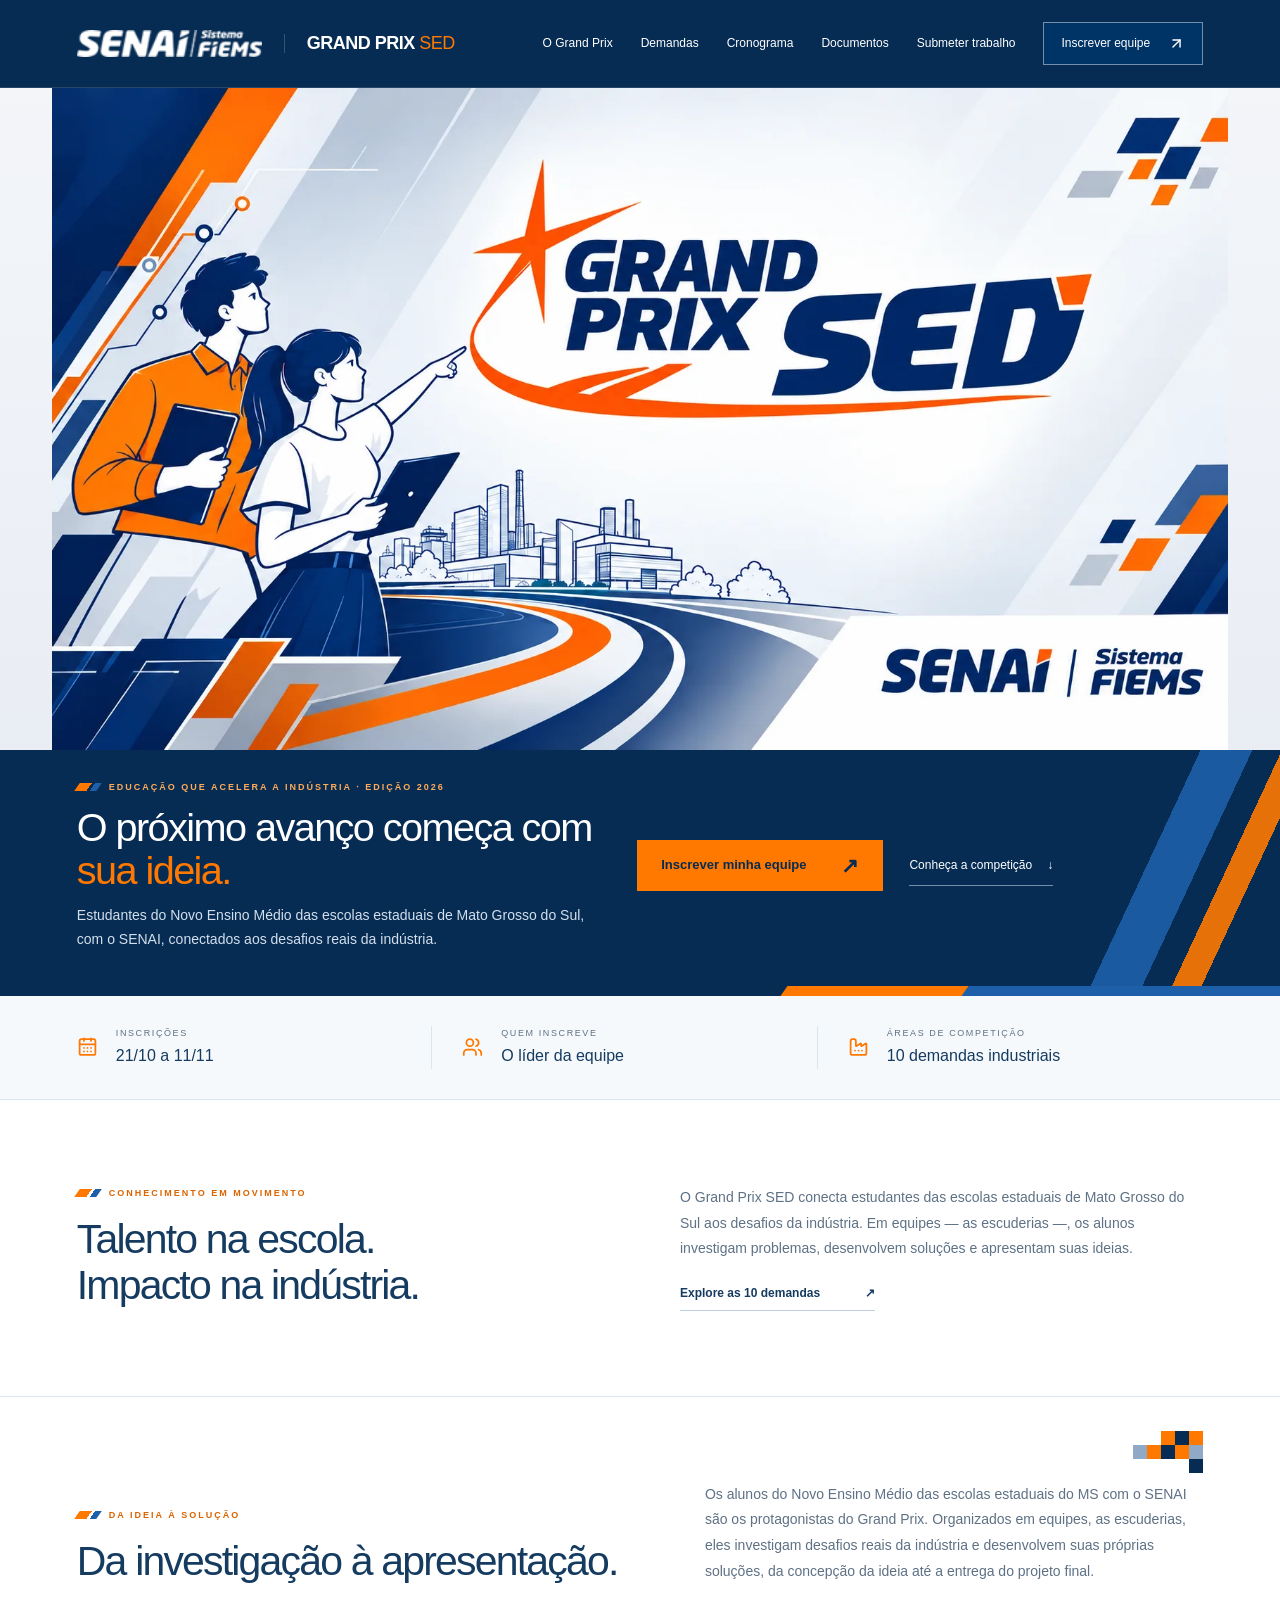
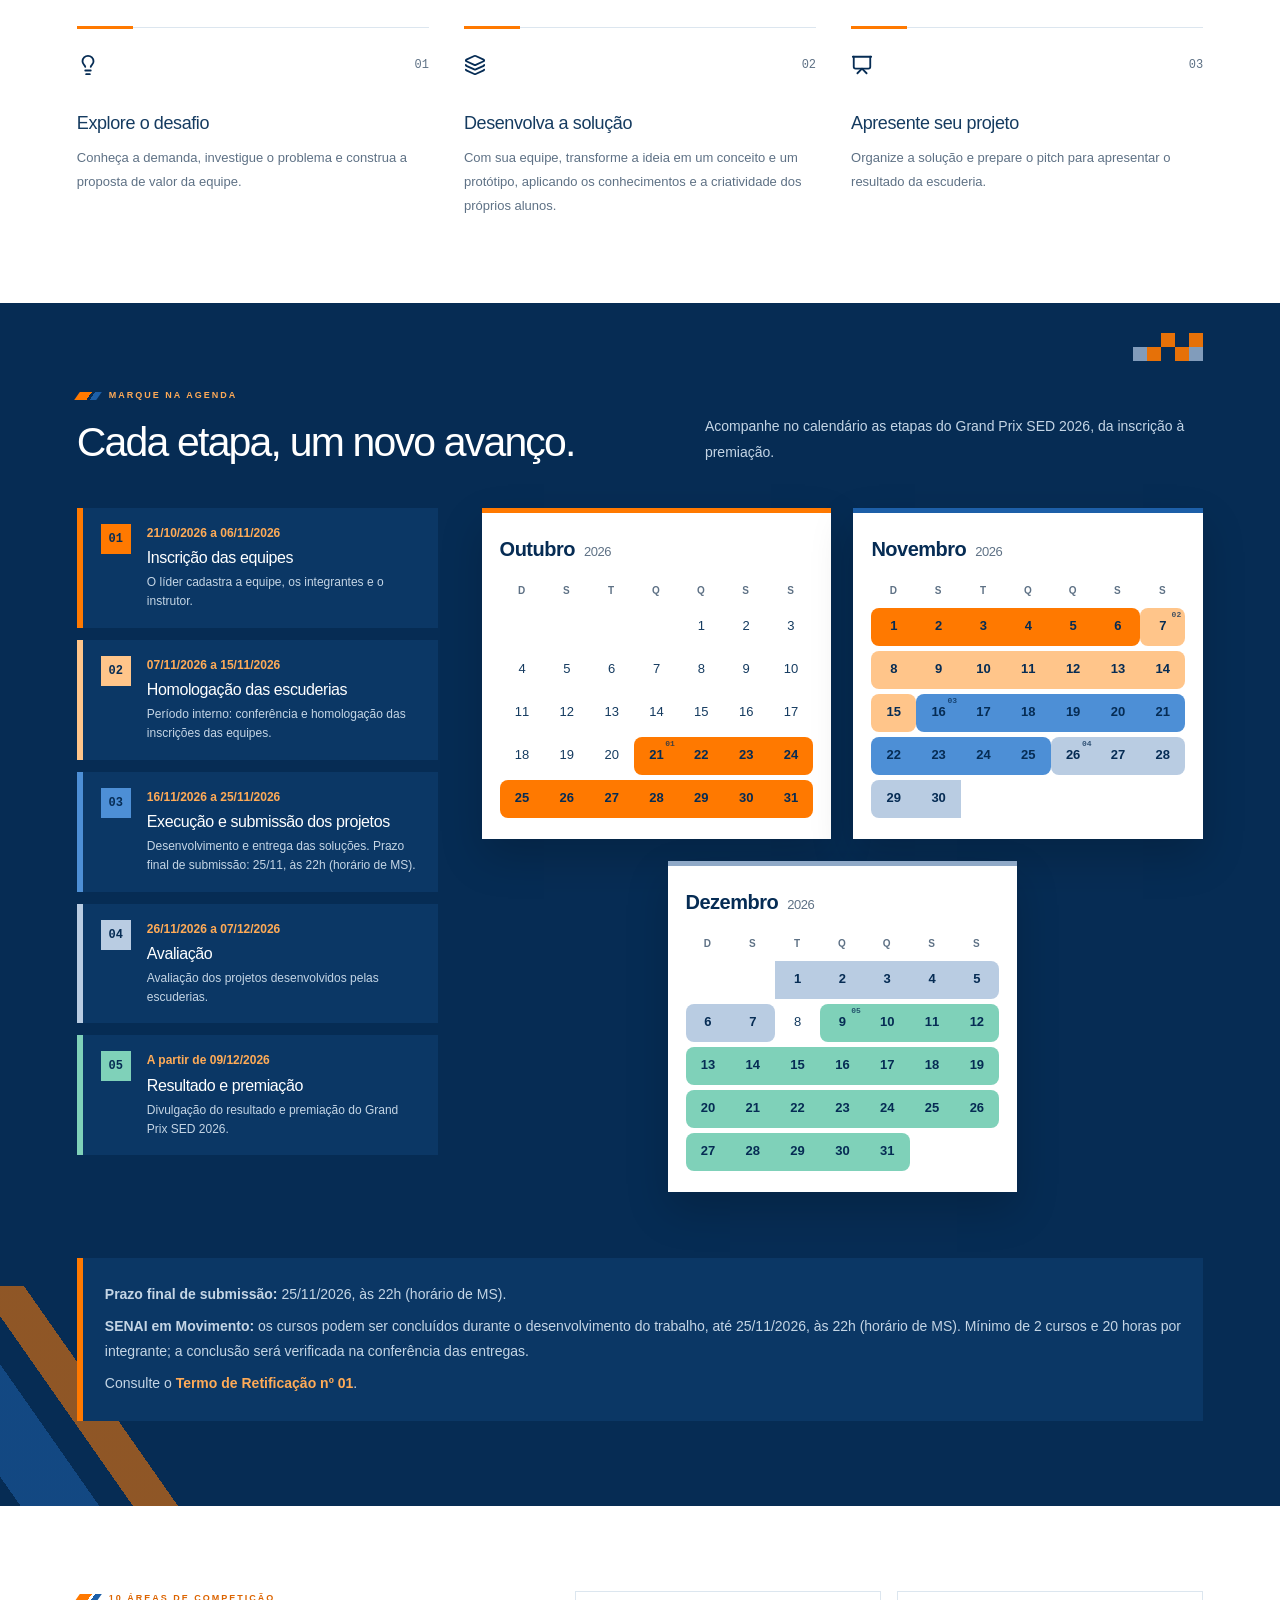
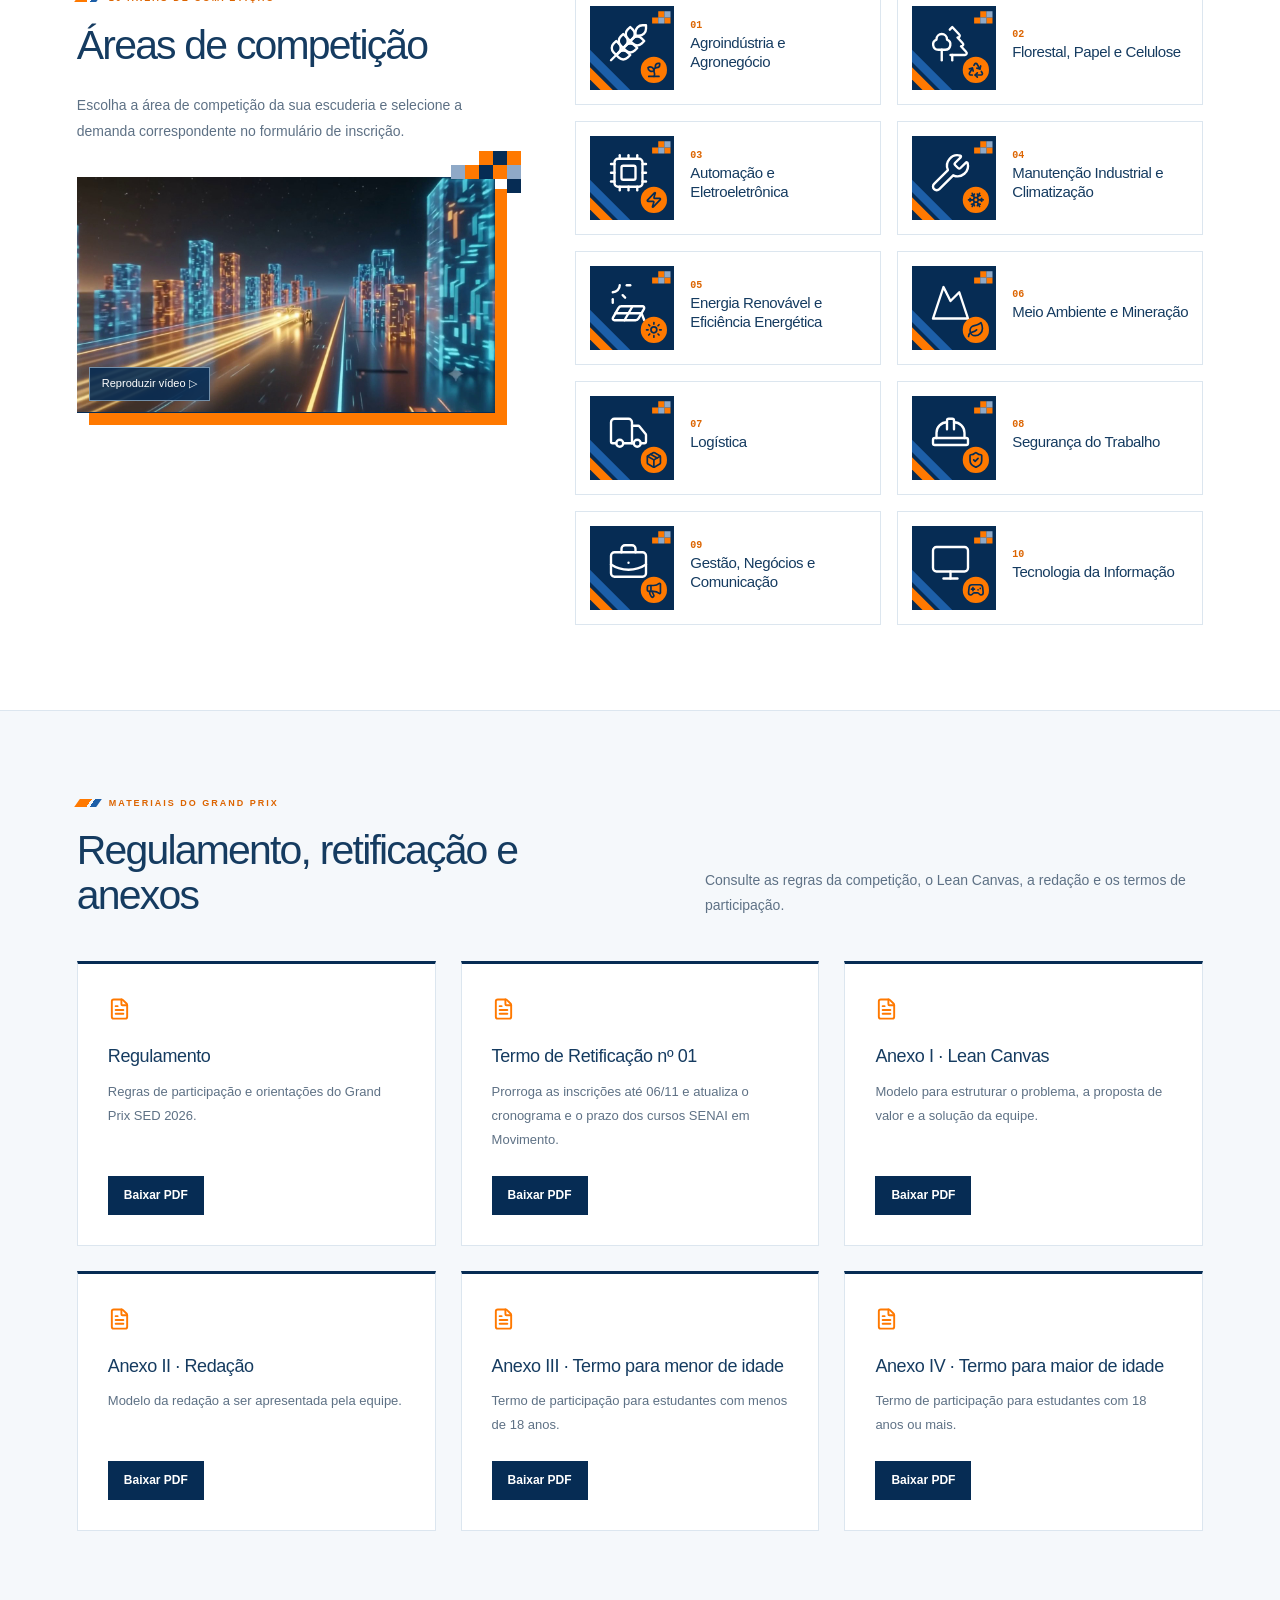
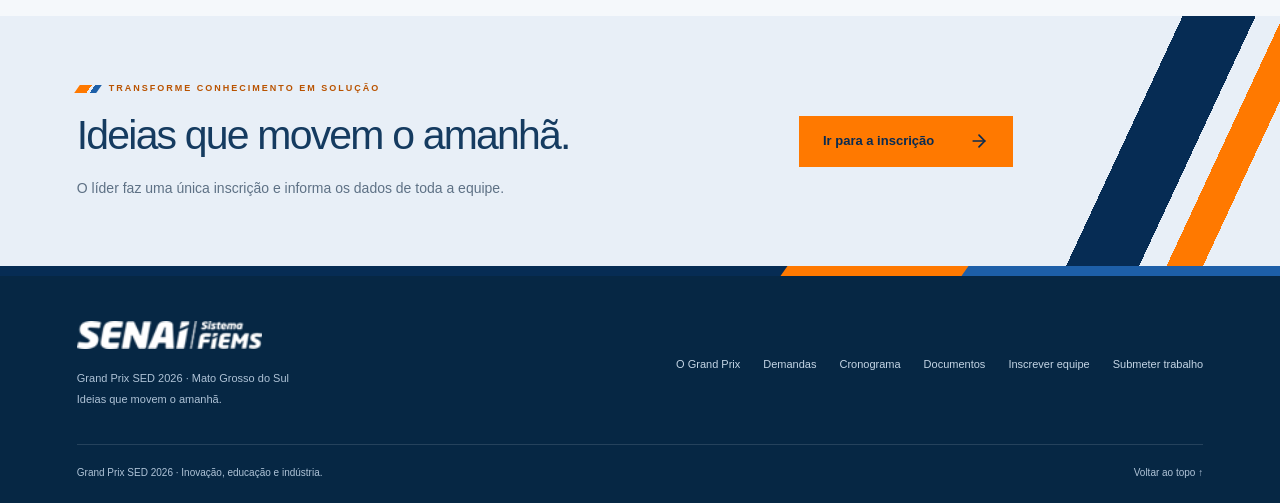
==== commit 6ca05187: "chore: prorrogar inscrições até 11/11 nos textos do site Co-Authored-By: Claude Sonnet 5.5 <noreply@" ====
--- a/index.html
+++ b/index.html
@@ -1,3 +1,3 @@
 <!doctype html>
 <html lang="pt-BR"><head><meta charset="utf-8"><meta name="viewport" content="width=device-width,initial-scale=1"><meta name="theme-color" content="#091922"><meta name="description" content="Grand Prix SED 2026: estudantes de Mato Grosso do Sul desenvolvendo soluções para 10 demandas da indústria. Conheça a competição e inscreva sua equipe."><title>Grand Prix SED 2026 | Ideias que movem a indústria</title><link rel="stylesheet" href="home.css"><link rel="icon" href="[data-uri]"></head>
-<body id="inicio"><a class="skip-link" href="#conteudo">Pular para o conteúdo</a><header class="header"><div class="header-brands"><a class="institutional-logo" href="https://www.ms.senai.br/" aria-label="SENAI — Sistema FIEMS"><img class="logo-senai" src="assets/logo-senai.png" alt="SENAI — Sistema FIEMS" width="142" height="21"></a><a href="#inicio" class="brand" aria-label="Grand Prix SED — início"><svg xmlns="http://www.w3.org/2000/svg" width="28" height="28" viewBox="0 0 24 24" fill="none" stroke="currentColor" stroke-width="2" stroke-linecap="round" stroke-linejoin="round" class="lucide lucide-flag" aria-hidden="true"><path d="M4 22V4a1 1 0 0 1 .4-.8A6 6 0 0 1 8 2c3 0 5 2 7.333 2q2 0 3.067-.8A1 1 0 0 1 20 4v10a1 1 0 0 1-.4.8A6 6 0 0 1 16 16c-3 0-5-2-8-2a6 6 0 0 0-4 1.528"></path></svg><span>GRAND PRIX <b>SED</b></span></a></div><button class="menu-toggle" type="button" aria-expanded="false" aria-controls="main-nav" hidden>Menu <span aria-hidden="true">☰</span></button><nav id="main-nav" aria-label="Navegação principal"><a class="active" href="#inicio">O Grand Prix</a><a class="desktop" href="#demandas">Demandas</a><a class="desktop" href="#cronograma">Cronograma</a><a class="desktop" href="#documentos">Documentos</a><a class="nav-sub" href="submissao.html">Submeter trabalho</a><a class="nav-cta" href="inscricao.html">Inscrever equipe <svg xmlns="http://www.w3.org/2000/svg" width="17" height="17" viewBox="0 0 24 24" fill="none" stroke="currentColor" stroke-width="2" stroke-linecap="round" stroke-linejoin="round" class="lucide lucide-arrow-up-right" aria-hidden="true"><path d="M7 7h10v10"></path><path d="M7 17 17 7"></path></svg></a></nav></header><main id="conteudo"><section class="hero" aria-labelledby="hero-title"><picture class="hero-art"><source type="image/webp" srcset="assets/banner-grand-prix-900.webp 900w, assets/banner-grand-prix.webp 1672w" sizes="100vw"><img src="assets/banner-grand-prix.jpg" width="1672" height="941" fetchpriority="high" alt="Grand Prix SED: dois estudantes apontam para uma pista que leva à indústria. SENAI | Sistema FIEMS."></picture><div class="hero-caption"><div><span class="eyebrow">EDUCAÇÃO QUE ACELERA A INDÚSTRIA · EDIÇÃO 2026</span><h1 id="hero-title">O próximo avanço começa com <em>sua ideia.</em></h1><p>Estudantes do Novo Ensino Médio das escolas estaduais de Mato Grosso do Sul, com o SENAI, conectados aos desafios reais da indústria.</p></div><div class="hero-actions"><a class="cta" href="inscricao.html">Inscrever minha equipe <span aria-hidden="true">↗</span></a><a class="text-link" href="#como-funciona">Conheça a competição <span aria-hidden="true">↓</span></a></div></div></section><div class="identity-stripe" aria-hidden="true"><span></span><span></span><span></span></div><div class="facts"><div><svg xmlns="http://www.w3.org/2000/svg" width="24" height="24" viewBox="0 0 24 24" fill="none" stroke="currentColor" stroke-width="2" stroke-linecap="round" stroke-linejoin="round" class="lucide lucide-calendar-days" aria-hidden="true"><path d="M8 2v3"></path><path d="M16 2v3"></path><rect x="3" y="3" width="18" height="18" rx="2"></rect><path d="M3 9h18"></path><path d="M8 13h.01"></path><path d="M12 13h.01"></path><path d="M16 13h.01"></path><path d="M8 17h.01"></path><path d="M12 17h.01"></path><path d="M16 17h.01"></path></svg><span><small>INSCRIÇÕES</small><strong>21/10 a 06/11</strong></span></div><div><svg xmlns="http://www.w3.org/2000/svg" width="24" height="24" viewBox="0 0 24 24" fill="none" stroke="currentColor" stroke-width="2" stroke-linecap="round" stroke-linejoin="round" class="lucide lucide-users" aria-hidden="true"><path d="M16 21v-2a4 4 0 0 0-4-4H6a4 4 0 0 0-4 4v2"></path><path d="M16 3.128a4 4 0 0 1 0 7.744"></path><path d="M22 21v-2a4 4 0 0 0-3-3.87"></path><circle cx="9" cy="7" r="4"></circle></svg><span><small>QUEM INSCREVE</small><strong>O líder da equipe</strong></span></div><div><svg xmlns="http://www.w3.org/2000/svg" width="24" height="24" viewBox="0 0 24 24" fill="none" stroke="currentColor" stroke-width="2" stroke-linecap="round" stroke-linejoin="round" class="lucide lucide-factory" aria-hidden="true"><path d="M12 16h.01"></path><path d="M16 16h.01"></path><path d="M3 19a2 2 0 0 0 2 2h14a2 2 0 0 0 2-2V8.5a.5.5 0 0 0-.769-.422l-4.462 2.844A.5.5 0 0 1 15 10.5v-2a.5.5 0 0 0-.769-.422L9.77 10.922A.5.5 0 0 1 9 10.5V5a2 2 0 0 0-2-2H5a2 2 0 0 0-2 2z"></path><path d="M8 16h.01"></path></svg><span><small>ÁREAS DE COMPETIÇÃO</small><strong>10 demandas industriais</strong></span></div></div><section class="school-story" aria-labelledby="escolas-titulo"><div><span class="eyebrow">CONHECIMENTO EM MOVIMENTO</span><h2 id="escolas-titulo">Talento na escola.<br>Impacto na indústria.</h2></div><div><p>O Grand Prix SED conecta estudantes das escolas estaduais de Mato Grosso do Sul aos desafios da indústria. Em equipes — as escuderias —, os alunos investigam problemas, desenvolvem soluções e apresentam suas ideias.</p><a class="inline-link" href="#demandas">Explore as 10 demandas <span aria-hidden="true">↗</span></a></div></section><section class="section" id="como-funciona"><div class="section-heading"><div><span class="eyebrow">DA IDEIA À SOLUÇÃO</span><h2>Da investigação à apresentação.</h2></div><p>Os alunos do Novo Ensino Médio das escolas estaduais do MS com o SENAI são os protagonistas do Grand Prix. Organizados em equipes, as escuderias, eles investigam desafios reais da indústria e desenvolvem suas próprias soluções, da concepção da ideia até a entrega do projeto final.</p></div><div class="steps"><article><div class="step-top"><svg xmlns="http://www.w3.org/2000/svg" width="24" height="24" viewBox="0 0 24 24" fill="none" stroke="currentColor" stroke-width="2" stroke-linecap="round" stroke-linejoin="round" class="lucide lucide-lightbulb" aria-hidden="true"><path d="M15 14c.2-1 .7-1.7 1.5-2.5 1-.9 1.5-2.2 1.5-3.5A6 6 0 0 0 6 8c0 1 .2 2.2 1.5 3.5.7.7 1.3 1.5 1.5 2.5"></path><path d="M9 18h6"></path><path d="M10 22h4"></path></svg><span>01</span></div><h3>Explore o desafio</h3><p>Conheça a demanda, investigue o problema e construa a proposta de valor da equipe.</p></article><article><div class="step-top"><svg xmlns="http://www.w3.org/2000/svg" width="24" height="24" viewBox="0 0 24 24" fill="none" stroke="currentColor" stroke-width="2" stroke-linecap="round" stroke-linejoin="round" class="lucide lucide-layers" aria-hidden="true"><path d="M12.83 2.18a2 2 0 0 0-1.66 0L2.6 6.08a1 1 0 0 0 0 1.83l8.58 3.91a2 2 0 0 0 1.66 0l8.58-3.9a1 1 0 0 0 0-1.83z"></path><path d="M2 12a1 1 0 0 0 .58.91l8.6 3.91a2 2 0 0 0 1.65 0l8.58-3.9A1 1 0 0 0 22 12"></path><path d="M2 17a1 1 0 0 0 .58.91l8.6 3.91a2 2 0 0 0 1.65 0l8.58-3.9A1 1 0 0 0 22 17"></path></svg><span>02</span></div><h3>Desenvolva a solução</h3><p>Com sua equipe, transforme a ideia em um conceito e um protótipo, aplicando os conhecimentos e a criatividade dos próprios alunos.</p></article><article><div class="step-top"><svg xmlns="http://www.w3.org/2000/svg" width="24" height="24" viewBox="0 0 24 24" fill="none" stroke="currentColor" stroke-width="2" stroke-linecap="round" stroke-linejoin="round" class="lucide lucide-presentation" aria-hidden="true"><path d="M2 3h20"></path><path d="M21 3v11a2 2 0 0 1-2 2H5a2 2 0 0 1-2-2V3"></path><path d="m7 21 5-5 5 5"></path></svg><span>03</span></div><h3>Apresente seu projeto</h3><p>Organize a solução e prepare o pitch para apresentar o resultado da escuderia.</p></article></div></section><section class="schedule" id="cronograma"><div class="section-heading"><div><span class="eyebrow">MARQUE NA AGENDA</span><h2>Cada etapa, um novo avanço.</h2></div><p>Acompanhe no calendário as etapas do Grand Prix SED 2026, da inscrição à premiação.</p></div><div class="calendar-layout"><ol class="stage-list"><li class="s1"><span class="stage-number">01</span><div><span class="date"><time datetime="2026-10-21">21/10/2026</time> a <time datetime="2026-11-06">06/11/2026</time></span><h3>Inscrição das equipes</h3><p>O líder cadastra a equipe, os integrantes e o instrutor.</p></div></li><li class="s2"><span class="stage-number">02</span><div><span class="date"><time datetime="2026-11-07">07/11/2026</time> a <time datetime="2026-11-15">15/11/2026</time></span><h3>Homologação das escuderias</h3><p>Período interno: conferência e homologação das inscrições das equipes.</p></div></li><li class="s3"><span class="stage-number">03</span><div><span class="date"><time datetime="2026-11-16">16/11/2026</time> a <time datetime="2026-11-25">25/11/2026</time></span><h3>Execução e submissão dos projetos</h3><p>Desenvolvimento e entrega das soluções. Prazo final de submissão: 25/11, às 22h (horário de MS).</p></div></li><li class="s4"><span class="stage-number">04</span><div><span class="date"><time datetime="2026-11-26">26/11/2026</time> a <time datetime="2026-12-07">07/12/2026</time></span><h3>Avaliação</h3><p>Avaliação dos projetos desenvolvidos pelas escuderias.</p></div></li><li class="s5"><span class="stage-number">05</span><div><span class="date">A partir de <time datetime="2026-12-09">09/12/2026</time></span><h3>Resultado e premiação</h3><p>Divulgação do resultado e premiação do Grand Prix SED 2026.</p></div></li></ol><div class="calendar-months" aria-hidden="true"><figure class="month"><figcaption>Outubro <small>2026</small></figcaption><table><thead><tr><th>D</th><th>S</th><th>T</th><th>Q</th><th>Q</th><th>S</th><th>S</th></tr></thead><tbody><tr><td></td><td></td><td></td><td></td><td><span>1</span></td><td><span>2</span></td><td><span>3</span></td></tr><tr><td><span>4</span></td><td><span>5</span></td><td><span>6</span></td><td><span>7</span></td><td><span>8</span></td><td><span>9</span></td><td><span>10</span></td></tr><tr><td><span>11</span></td><td><span>12</span></td><td><span>13</span></td><td><span>14</span></td><td><span>15</span></td><td><span>16</span></td><td><span>17</span></td></tr><tr><td><span>18</span></td><td><span>19</span></td><td><span>20</span></td><td class="s1 is-start"><span>21</span><i>01</i></td><td class="s1"><span>22</span></td><td class="s1"><span>23</span></td><td class="s1 is-end"><span>24</span></td></tr><tr><td class="s1 is-start"><span>25</span></td><td class="s1"><span>26</span></td><td class="s1"><span>27</span></td><td class="s1"><span>28</span></td><td class="s1"><span>29</span></td><td class="s1"><span>30</span></td><td class="s1 is-end"><span>31</span></td></tr></tbody></table></figure><figure class="month"><figcaption>Novembro <small>2026</small></figcaption><table><thead><tr><th>D</th><th>S</th><th>T</th><th>Q</th><th>Q</th><th>S</th><th>S</th></tr></thead><tbody><tr><td class="s1 is-start"><span>1</span></td><td class="s1"><span>2</span></td><td class="s1"><span>3</span></td><td class="s1"><span>4</span></td><td class="s1"><span>5</span></td><td class="s1 is-end"><span>6</span></td><td class="s2 is-start is-end"><span>7</span><i>02</i></td></tr><tr><td class="s2 is-start"><span>8</span></td><td class="s2"><span>9</span></td><td class="s2"><span>10</span></td><td class="s2"><span>11</span></td><td class="s2"><span>12</span></td><td class="s2"><span>13</span></td><td class="s2 is-end"><span>14</span></td></tr><tr><td class="s2 is-start is-end"><span>15</span></td><td class="s3 is-start"><span>16</span><i>03</i></td><td class="s3"><span>17</span></td><td class="s3"><span>18</span></td><td class="s3"><span>19</span></td><td class="s3"><span>20</span></td><td class="s3 is-end"><span>21</span></td></tr><tr><td class="s3 is-start"><span>22</span></td><td class="s3"><span>23</span></td><td class="s3"><span>24</span></td><td class="s3 is-end"><span>25</span></td><td class="s4 is-start"><span>26</span><i>04</i></td><td class="s4"><span>27</span></td><td class="s4 is-end"><span>28</span></td></tr><tr><td class="s4 is-start"><span>29</span></td><td class="s4"><span>30</span></td><td></td><td></td><td></td><td></td><td></td></tr></tbody></table></figure><figure class="month"><figcaption>Dezembro <small>2026</small></figcaption><table><thead><tr><th>D</th><th>S</th><th>T</th><th>Q</th><th>Q</th><th>S</th><th>S</th></tr></thead><tbody><tr><td></td><td></td><td class="s4"><span>1</span></td><td class="s4"><span>2</span></td><td class="s4"><span>3</span></td><td class="s4"><span>4</span></td><td class="s4 is-end"><span>5</span></td></tr><tr><td class="s4 is-start"><span>6</span></td><td class="s4 is-end"><span>7</span></td><td><span>8</span></td><td class="s5 is-start"><span>9</span><i>05</i></td><td class="s5"><span>10</span></td><td class="s5"><span>11</span></td><td class="s5 is-end"><span>12</span></td></tr><tr><td class="s5 is-start"><span>13</span></td><td class="s5"><span>14</span></td><td class="s5"><span>15</span></td><td class="s5"><span>16</span></td><td class="s5"><span>17</span></td><td class="s5"><span>18</span></td><td class="s5 is-end"><span>19</span></td></tr><tr><td class="s5 is-start"><span>20</span></td><td class="s5"><span>21</span></td><td class="s5"><span>22</span></td><td class="s5"><span>23</span></td><td class="s5"><span>24</span></td><td class="s5"><span>25</span></td><td class="s5 is-end"><span>26</span></td></tr><tr><td class="s5 is-start"><span>27</span></td><td class="s5"><span>28</span></td><td class="s5"><span>29</span></td><td class="s5"><span>30</span></td><td class="s5 is-end"><span>31</span></td><td></td><td></td></tr></tbody></table></figure></div><aside class="schedule-note" aria-label="Prazos importantes"><p><strong>Prazo final de submissão:</strong> 25/11/2026, às 22h (horário de MS).</p><p><strong>SENAI em Movimento:</strong> os cursos podem ser concluídos durante o desenvolvimento do trabalho, até 25/11/2026, às 22h (horário de MS). Mínimo de 2 cursos e 20 horas por integrante; a conclusão será verificada na conferência das entregas.</p><p>Consulte o <a href="assets/termo-retificacao-01-gp-sed-2026.pdf" download>Termo de Retificação nº 01</a>.</p></aside></div></section><section class="section units demands" id="demandas"><div class="demands-intro"><span class="eyebrow">10 ÁREAS DE COMPETIÇÃO</span><h2>Áreas de competição</h2><p>Escolha a área de competição da sua escuderia e selecione a demanda correspondente no formulário de inscrição.</p><figure class="gp-video"><video id="gp-video" muted loop playsinline preload="none" poster="assets/abertura-poster.jpg" aria-label="Vídeo de abertura do Grand Prix SED 2026, sem áudio"><source data-src="assets/abertura-grand-prix.mp4" type="video/mp4"></video><button id="video-toggle" type="button" hidden>Reproduzir vídeo</button></figure></div><ol><li><svg class="area-art" viewBox="0 0 96 96" aria-hidden="true" focusable="false"><rect width="96" height="96" fill="#062c54"/><path d="M0 50 46 96H32L0 64Z" fill="#1d5fa8"/><path d="M0 70 26 96H12L0 84Z" fill="#ff7900"/><path d="M78 6h7v7h-7zM85 13h7v7h-7zM71 13h7v7h-7z" fill="#ff7900"/><path d="M85 6h7v7h-7zM78 13h7v7h-7z" fill="#8fa9c7"/><g transform="translate(20 18) scale(2)" fill="none" stroke="#fff" stroke-width="1.35" stroke-linecap="round" stroke-linejoin="round"><path d="M2 22 16 8"/><path d="M3.47 12.53 5 11l1.53 1.53a3.5 3.5 0 0 1 0 4.94L5 19l-1.53-1.53a3.5 3.5 0 0 1 0-4.94Z"/><path d="M7.47 8.53 9 7l1.53 1.53a3.5 3.5 0 0 1 0 4.94L9 15l-1.53-1.53a3.5 3.5 0 0 1 0-4.94Z"/><path d="M11.47 4.53 13 3l1.53 1.53a3.5 3.5 0 0 1 0 4.94L13 11l-1.53-1.53a3.5 3.5 0 0 1 0-4.94Z"/><path d="M20 2h2v2a4 4 0 0 1-4 4h-2V6a4 4 0 0 1 4-4Z"/><path d="M11.47 17.47 13 19l-1.53 1.53a3.5 3.5 0 0 1-4.94 0L5 19l1.53-1.53a3.5 3.5 0 0 1 4.94 0Z"/><path d="M15.47 13.47 17 15l-1.53 1.53a3.5 3.5 0 0 1-4.94 0L9 15l1.53-1.53a3.5 3.5 0 0 1 4.94 0Z"/><path d="M19.47 9.47 21 11l-1.53 1.53a3.5 3.5 0 0 1-4.94 0L13 11l1.53-1.53a3.5 3.5 0 0 1 4.94 0Z"/></g><circle cx="73" cy="73" r="15" fill="#ff7900"/><g transform="translate(63 63) scale(.8333)" fill="none" stroke="#062c54" stroke-width="2.3" stroke-linecap="round" stroke-linejoin="round"><path d="M14 9.536V7a4 4 0 0 1 4-4h1.5a.5.5 0 0 1 .5.5V5a4 4 0 0 1-4 4 4 4 0 0 0-4 4c0 2 1 3 1 5a5 5 0 0 1-1 3"/><path d="M4 9a5 5 0 0 1 8 4 5 5 0 0 1-8-4"/><path d="M5 21h14"/></g></svg><div><span class="area-number">01</span><h3>Agroindústria e Agronegócio</h3></div></li><li><svg class="area-art" viewBox="0 0 96 96" aria-hidden="true" focusable="false"><rect width="96" height="96" fill="#062c54"/><path d="M0 50 46 96H32L0 64Z" fill="#1d5fa8"/><path d="M0 70 26 96H12L0 84Z" fill="#ff7900"/><path d="M78 6h7v7h-7zM85 13h7v7h-7zM71 13h7v7h-7z" fill="#ff7900"/><path d="M85 6h7v7h-7zM78 13h7v7h-7z" fill="#8fa9c7"/><g transform="translate(20 18) scale(2)" fill="none" stroke="#fff" stroke-width="1.35" stroke-linecap="round" stroke-linejoin="round"><path d="M10 10v.2A3 3 0 0 1 8.9 16H5a3 3 0 0 1-1-5.8V10a3 3 0 0 1 6 0Z"/><path d="M7 16v6"/><path d="M13 19v3"/><path d="M12 19h8.3a1 1 0 0 0 .7-1.7L18 14h.3a1 1 0 0 0 .7-1.7L16 9h.2a1 1 0 0 0 .8-1.7L13 3l-1.4 1.5"/></g><circle cx="73" cy="73" r="15" fill="#ff7900"/><g transform="translate(63 63) scale(.8333)" fill="none" stroke="#062c54" stroke-width="2.3" stroke-linecap="round" stroke-linejoin="round"><path d="M7 19H4.815a1.83 1.83 0 0 1-1.57-.881 1.785 1.785 0 0 1-.004-1.784L7.196 9.5"/><path d="M11 19h8.203a1.83 1.83 0 0 0 1.556-.89 1.784 1.784 0 0 0 0-1.775l-1.226-2.12"/><path d="m14 16-3 3 3 3"/><path d="M8.293 13.596 7.196 9.5 3.1 10.598"/><path d="m9.344 5.811 1.093-1.892A1.83 1.83 0 0 1 11.985 3a1.784 1.784 0 0 1 1.546.888l3.943 6.843"/><path d="m13.378 9.633 4.096 1.098 1.097-4.096"/></g></svg><div><span class="area-number">02</span><h3>Florestal, Papel e Celulose</h3></div></li><li><svg class="area-art" viewBox="0 0 96 96" aria-hidden="true" focusable="false"><rect width="96" height="96" fill="#062c54"/><path d="M0 50 46 96H32L0 64Z" fill="#1d5fa8"/><path d="M0 70 26 96H12L0 84Z" fill="#ff7900"/><path d="M78 6h7v7h-7zM85 13h7v7h-7zM71 13h7v7h-7z" fill="#ff7900"/><path d="M85 6h7v7h-7zM78 13h7v7h-7z" fill="#8fa9c7"/><g transform="translate(20 18) scale(2)" fill="none" stroke="#fff" stroke-width="1.35" stroke-linecap="round" stroke-linejoin="round"><path d="M12 20v2"/><path d="M12 2v2"/><path d="M17 20v2"/><path d="M17 2v2"/><path d="M2 12h2"/><path d="M2 17h2"/><path d="M2 7h2"/><path d="M20 12h2"/><path d="M20 17h2"/><path d="M20 7h2"/><path d="M7 20v2"/><path d="M7 2v2"/><rect x="4" y="4" width="16" height="16" rx="2"/><rect x="8" y="8" width="8" height="8" rx="1"/></g><circle cx="73" cy="73" r="15" fill="#ff7900"/><g transform="translate(63 63) scale(.8333)" fill="none" stroke="#062c54" stroke-width="2.3" stroke-linecap="round" stroke-linejoin="round"><path d="M4 14a1 1 0 0 1-.78-1.63l9.9-10.2a.5.5 0 0 1 .86.46l-1.92 6.02A1 1 0 0 0 13 10h7a1 1 0 0 1 .78 1.63l-9.9 10.2a.5.5 0 0 1-.86-.46l1.92-6.02A1 1 0 0 0 11 14z"/></g></svg><div><span class="area-number">03</span><h3>Automação e Eletroeletrônica</h3></div></li><li><svg class="area-art" viewBox="0 0 96 96" aria-hidden="true" focusable="false"><rect width="96" height="96" fill="#062c54"/><path d="M0 50 46 96H32L0 64Z" fill="#1d5fa8"/><path d="M0 70 26 96H12L0 84Z" fill="#ff7900"/><path d="M78 6h7v7h-7zM85 13h7v7h-7zM71 13h7v7h-7z" fill="#ff7900"/><path d="M85 6h7v7h-7zM78 13h7v7h-7z" fill="#8fa9c7"/><g transform="translate(20 18) scale(2)" fill="none" stroke="#fff" stroke-width="1.35" stroke-linecap="round" stroke-linejoin="round"><path d="M14.7 6.3a1 1 0 0 0 0 1.4l1.6 1.6a1 1 0 0 0 1.4 0l3.106-3.105c.32-.322.863-.22.983.218a6 6 0 0 1-8.259 7.057l-7.91 7.91a1 1 0 0 1-2.999-3l7.91-7.91a6 6 0 0 1 7.057-8.259c.438.12.54.662.219.984z"/></g><circle cx="73" cy="73" r="15" fill="#ff7900"/><g transform="translate(63 63) scale(.8333)" fill="none" stroke="#062c54" stroke-width="2.3" stroke-linecap="round" stroke-linejoin="round"><path d="m10 20-1.25-2.5L6 18"/><path d="M10 4 8.75 6.5 6 6"/><path d="m14 20 1.25-2.5L18 18"/><path d="m14 4 1.25 2.5L18 6"/><path d="m17 21-3-6h-4"/><path d="m17 3-3 6 1.5 3"/><path d="M2 12h6.5L10 9"/><path d="m20 10-1.5 2 1.5 2"/><path d="M22 12h-6.5L14 15"/><path d="m4 10 1.5 2L4 14"/><path d="m7 21 3-6-1.5-3"/><path d="m7 3 3 6h4"/></g></svg><div><span class="area-number">04</span><h3>Manutenção Industrial e Climatização</h3></div></li><li><svg class="area-art" viewBox="0 0 96 96" aria-hidden="true" focusable="false"><rect width="96" height="96" fill="#062c54"/><path d="M0 50 46 96H32L0 64Z" fill="#1d5fa8"/><path d="M0 70 26 96H12L0 84Z" fill="#ff7900"/><path d="M78 6h7v7h-7zM85 13h7v7h-7zM71 13h7v7h-7z" fill="#ff7900"/><path d="M85 6h7v7h-7zM78 13h7v7h-7z" fill="#8fa9c7"/><g transform="translate(20 18) scale(2)" fill="none" stroke="#fff" stroke-width="1.35" stroke-linecap="round" stroke-linejoin="round"><path d="M11 2h2"/><path d="m14.28 14-4.56 8"/><path d="m21 22-1.558-4H4.558"/><path d="M3 10v2"/><path d="M6.245 15.04A2 2 0 0 1 8 14h12a1 1 0 0 1 .864 1.505l-3.11 5.457A2 2 0 0 1 16 22H4a1 1 0 0 1-.863-1.506z"/><path d="M7 2a4 4 0 0 1-4 4"/><path d="m8.66 7.66 1.41 1.41"/></g><circle cx="73" cy="73" r="15" fill="#ff7900"/><g transform="translate(63 63) scale(.8333)" fill="none" stroke="#062c54" stroke-width="2.3" stroke-linecap="round" stroke-linejoin="round"><circle cx="12" cy="12" r="4"/><path d="M12 2v2"/><path d="M12 20v2"/><path d="m4.93 4.93 1.41 1.41"/><path d="m17.66 17.66 1.41 1.41"/><path d="M2 12h2"/><path d="M20 12h2"/><path d="m6.34 17.66-1.41 1.41"/><path d="m19.07 4.93-1.41 1.41"/></g></svg><div><span class="area-number">05</span><h3>Energia Renovável e Eficiência Energética</h3></div></li><li><svg class="area-art" viewBox="0 0 96 96" aria-hidden="true" focusable="false"><rect width="96" height="96" fill="#062c54"/><path d="M0 50 46 96H32L0 64Z" fill="#1d5fa8"/><path d="M0 70 26 96H12L0 84Z" fill="#ff7900"/><path d="M78 6h7v7h-7zM85 13h7v7h-7zM71 13h7v7h-7z" fill="#ff7900"/><path d="M85 6h7v7h-7zM78 13h7v7h-7z" fill="#8fa9c7"/><g transform="translate(20 18) scale(2)" fill="none" stroke="#fff" stroke-width="1.35" stroke-linecap="round" stroke-linejoin="round"><path d="m8 3 4 8 5-5 5 15H2L8 3z"/></g><circle cx="73" cy="73" r="15" fill="#ff7900"/><g transform="translate(63 63) scale(.8333)" fill="none" stroke="#062c54" stroke-width="2.3" stroke-linecap="round" stroke-linejoin="round"><path d="M11 20A7 7 0 0 1 9.8 6.1C15.5 5 17 4.48 19 2c1 2 2 4.18 2 8 0 5.5-4.78 10-10 10Z"/><path d="M2 21c0-3 1.85-5.36 5.08-6C9.5 14.52 12 13 13 12"/></g></svg><div><span class="area-number">06</span><h3>Meio Ambiente e Mineração</h3></div></li><li><svg class="area-art" viewBox="0 0 96 96" aria-hidden="true" focusable="false"><rect width="96" height="96" fill="#062c54"/><path d="M0 50 46 96H32L0 64Z" fill="#1d5fa8"/><path d="M0 70 26 96H12L0 84Z" fill="#ff7900"/><path d="M78 6h7v7h-7zM85 13h7v7h-7zM71 13h7v7h-7z" fill="#ff7900"/><path d="M85 6h7v7h-7zM78 13h7v7h-7z" fill="#8fa9c7"/><g transform="translate(20 18) scale(2)" fill="none" stroke="#fff" stroke-width="1.35" stroke-linecap="round" stroke-linejoin="round"><path d="M14 18V6a2 2 0 0 0-2-2H4a2 2 0 0 0-2 2v11a1 1 0 0 0 1 1h2"/><path d="M15 18H9"/><path d="M19 18h2a1 1 0 0 0 1-1v-3.65a1 1 0 0 0-.22-.624l-3.48-4.35A1 1 0 0 0 17.52 8H14"/><circle cx="17" cy="18" r="2"/><circle cx="7" cy="18" r="2"/></g><circle cx="73" cy="73" r="15" fill="#ff7900"/><g transform="translate(63 63) scale(.8333)" fill="none" stroke="#062c54" stroke-width="2.3" stroke-linecap="round" stroke-linejoin="round"><path d="M11 21.73a2 2 0 0 0 2 0l7-4A2 2 0 0 0 21 16V8a2 2 0 0 0-1-1.73l-7-4a2 2 0 0 0-2 0l-7 4A2 2 0 0 0 3 8v8a2 2 0 0 0 1 1.73z"/><path d="M12 22V12"/><polyline points="3.29 7 12 12 20.71 7"/><path d="m7.5 4.27 9 5.15"/></g></svg><div><span class="area-number">07</span><h3>Logística</h3></div></li><li><svg class="area-art" viewBox="0 0 96 96" aria-hidden="true" focusable="false"><rect width="96" height="96" fill="#062c54"/><path d="M0 50 46 96H32L0 64Z" fill="#1d5fa8"/><path d="M0 70 26 96H12L0 84Z" fill="#ff7900"/><path d="M78 6h7v7h-7zM85 13h7v7h-7zM71 13h7v7h-7z" fill="#ff7900"/><path d="M85 6h7v7h-7zM78 13h7v7h-7z" fill="#8fa9c7"/><g transform="translate(20 18) scale(2)" fill="none" stroke="#fff" stroke-width="1.35" stroke-linecap="round" stroke-linejoin="round"><path d="M10 10V5a1 1 0 0 1 1-1h2a1 1 0 0 1 1 1v5"/><path d="M14 6a6 6 0 0 1 6 6v3"/><path d="M4 15v-3a6 6 0 0 1 6-6"/><rect x="2" y="15" width="20" height="4" rx="1"/></g><circle cx="73" cy="73" r="15" fill="#ff7900"/><g transform="translate(63 63) scale(.8333)" fill="none" stroke="#062c54" stroke-width="2.3" stroke-linecap="round" stroke-linejoin="round"><path d="M20 13c0 5-3.5 7.5-7.66 8.95a1 1 0 0 1-.67-.01C7.5 20.5 4 18 4 13V6a1 1 0 0 1 1-1c2 0 4.5-1.2 6.24-2.72a1.17 1.17 0 0 1 1.52 0C14.51 3.81 17 5 19 5a1 1 0 0 1 1 1z"/><path d="m9 12 2 2 4-4"/></g></svg><div><span class="area-number">08</span><h3>Segurança do Trabalho</h3></div></li><li><svg class="area-art" viewBox="0 0 96 96" aria-hidden="true" focusable="false"><rect width="96" height="96" fill="#062c54"/><path d="M0 50 46 96H32L0 64Z" fill="#1d5fa8"/><path d="M0 70 26 96H12L0 84Z" fill="#ff7900"/><path d="M78 6h7v7h-7zM85 13h7v7h-7zM71 13h7v7h-7z" fill="#ff7900"/><path d="M85 6h7v7h-7zM78 13h7v7h-7z" fill="#8fa9c7"/><g transform="translate(20 18) scale(2)" fill="none" stroke="#fff" stroke-width="1.35" stroke-linecap="round" stroke-linejoin="round"><path d="M12 12h.01"/><path d="M16 6V4a2 2 0 0 0-2-2h-4a2 2 0 0 0-2 2v2"/><path d="M22 13a18.15 18.15 0 0 1-20 0"/><rect width="20" height="14" x="2" y="6" rx="2"/></g><circle cx="73" cy="73" r="15" fill="#ff7900"/><g transform="translate(63 63) scale(.8333)" fill="none" stroke="#062c54" stroke-width="2.3" stroke-linecap="round" stroke-linejoin="round"><path d="M11 6a13 13 0 0 0 8.4-2.8A1 1 0 0 1 21 4v12a1 1 0 0 1-1.6.8A13 13 0 0 0 11 14H5a2 2 0 0 1-2-2V8a2 2 0 0 1 2-2z"/><path d="M6 14a12 12 0 0 0 2.4 7.2 2 2 0 0 0 3.2-2.4A8 8 0 0 1 10 14"/><path d="M8 6v8"/></g></svg><div><span class="area-number">09</span><h3>Gestão, Negócios e Comunicação</h3></div></li><li><svg class="area-art" viewBox="0 0 96 96" aria-hidden="true" focusable="false"><rect width="96" height="96" fill="#062c54"/><path d="M0 50 46 96H32L0 64Z" fill="#1d5fa8"/><path d="M0 70 26 96H12L0 84Z" fill="#ff7900"/><path d="M78 6h7v7h-7zM85 13h7v7h-7zM71 13h7v7h-7z" fill="#ff7900"/><path d="M85 6h7v7h-7zM78 13h7v7h-7z" fill="#8fa9c7"/><g transform="translate(20 18) scale(2)" fill="none" stroke="#fff" stroke-width="1.35" stroke-linecap="round" stroke-linejoin="round"><rect width="20" height="14" x="2" y="3" rx="2"/><line x1="8" x2="16" y1="21" y2="21"/><line x1="12" x2="12" y1="17" y2="21"/></g><circle cx="73" cy="73" r="15" fill="#ff7900"/><g transform="translate(63 63) scale(.8333)" fill="none" stroke="#062c54" stroke-width="2.3" stroke-linecap="round" stroke-linejoin="round"><line x1="6" x2="10" y1="11" y2="11"/><line x1="8" x2="8" y1="9" y2="13"/><line x1="15" x2="15.01" y1="12" y2="12"/><line x1="18" x2="18.01" y1="10" y2="10"/><path d="M17.32 5H6.68a4 4 0 0 0-3.978 3.59c-.006.052-.01.101-.017.152C2.604 9.416 2 14.456 2 16a3 3 0 0 0 3 3c1 0 1.5-.5 2-1l1.414-1.414A2 2 0 0 1 9.828 16h4.344a2 2 0 0 1 1.414.586L17 18c.5.5 1 1 2 1a3 3 0 0 0 3-3c0-1.545-.604-6.584-.685-7.258-.007-.05-.011-.1-.017-.151A4 4 0 0 0 17.32 5z"/></g></svg><div><span class="area-number">10</span><h3>Tecnologia da Informação</h3></div></li></ol></section><section class="section documents" id="documentos"><div class="section-heading"><div><span class="eyebrow">MATERIAIS DO GRAND PRIX</span><h2>Regulamento, retificação e anexos</h2></div><p>Consulte as regras da competição, o Lean Canvas, a redação e os termos de participação.</p></div><div class="document-grid"><article><svg xmlns="http://www.w3.org/2000/svg" width="30" height="30" viewBox="0 0 24 24" fill="none" stroke="currentColor" stroke-width="2" stroke-linecap="round" stroke-linejoin="round" class="lucide lucide-file-text" aria-hidden="true"><path d="M6 22a2 2 0 0 1-2-2V4a2 2 0 0 1 2-2h8a2.4 2.4 0 0 1 1.704.706l3.588 3.588A2.4 2.4 0 0 1 20 8v12a2 2 0 0 1-2 2z"></path><path d="M14 2v5a1 1 0 0 0 1 1h5"></path><path d="M10 9H8"></path><path d="M16 13H8"></path><path d="M16 17H8"></path></svg><h3>Regulamento</h3><p>Regras de participação e orientações do Grand Prix SED 2026.</p><a class="document-link" href="assets/regulamento-gp-sed-2026.pdf" download>Baixar PDF</a></article><article><svg xmlns="http://www.w3.org/2000/svg" width="30" height="30" viewBox="0 0 24 24" fill="none" stroke="currentColor" stroke-width="2" stroke-linecap="round" stroke-linejoin="round" class="lucide lucide-file-text" aria-hidden="true"><path d="M6 22a2 2 0 0 1-2-2V4a2 2 0 0 1 2-2h8a2.4 2.4 0 0 1 1.704.706l3.588 3.588A2.4 2.4 0 0 1 20 8v12a2 2 0 0 1-2 2z"></path><path d="M14 2v5a1 1 0 0 0 1 1h5"></path><path d="M10 9H8"></path><path d="M16 13H8"></path><path d="M16 17H8"></path></svg><h3>Termo de Retificação nº 01</h3><p>Prorroga as inscrições até 06/11 e atualiza o cronograma e o prazo dos cursos SENAI em Movimento.</p><a class="document-link" href="assets/termo-retificacao-01-gp-sed-2026.pdf" download>Baixar PDF</a></article><article><svg xmlns="http://www.w3.org/2000/svg" width="30" height="30" viewBox="0 0 24 24" fill="none" stroke="currentColor" stroke-width="2" stroke-linecap="round" stroke-linejoin="round" class="lucide lucide-file-text" aria-hidden="true"><path d="M6 22a2 2 0 0 1-2-2V4a2 2 0 0 1 2-2h8a2.4 2.4 0 0 1 1.704.706l3.588 3.588A2.4 2.4 0 0 1 20 8v12a2 2 0 0 1-2 2z"></path><path d="M14 2v5a1 1 0 0 0 1 1h5"></path><path d="M10 9H8"></path><path d="M16 13H8"></path><path d="M16 17H8"></path></svg><h3>Anexo I · Lean Canvas</h3><p>Modelo para estruturar o problema, a proposta de valor e a solução da equipe.</p><a class="document-link" href="assets/anexo-i-lean-canvas.pdf" download>Baixar PDF</a></article><article><svg xmlns="http://www.w3.org/2000/svg" width="30" height="30" viewBox="0 0 24 24" fill="none" stroke="currentColor" stroke-width="2" stroke-linecap="round" stroke-linejoin="round" class="lucide lucide-file-text" aria-hidden="true"><path d="M6 22a2 2 0 0 1-2-2V4a2 2 0 0 1 2-2h8a2.4 2.4 0 0 1 1.704.706l3.588 3.588A2.4 2.4 0 0 1 20 8v12a2 2 0 0 1-2 2z"></path><path d="M14 2v5a1 1 0 0 0 1 1h5"></path><path d="M10 9H8"></path><path d="M16 13H8"></path><path d="M16 17H8"></path></svg><h3>Anexo II · Redação</h3><p>Modelo da redação a ser apresentada pela equipe.</p><a class="document-link" href="assets/anexo-ii-redacao.pdf" download>Baixar PDF</a></article><article><svg xmlns="http://www.w3.org/2000/svg" width="30" height="30" viewBox="0 0 24 24" fill="none" stroke="currentColor" stroke-width="2" stroke-linecap="round" stroke-linejoin="round" class="lucide lucide-file-text" aria-hidden="true"><path d="M6 22a2 2 0 0 1-2-2V4a2 2 0 0 1 2-2h8a2.4 2.4 0 0 1 1.704.706l3.588 3.588A2.4 2.4 0 0 1 20 8v12a2 2 0 0 1-2 2z"></path><path d="M14 2v5a1 1 0 0 0 1 1h5"></path><path d="M10 9H8"></path><path d="M16 13H8"></path><path d="M16 17H8"></path></svg><h3>Anexo III · Termo para menor de idade</h3><p>Termo de participação para estudantes com menos de 18 anos.</p><a class="document-link" href="assets/anexo-iii-termo-menor-de-idade.pdf" download>Baixar PDF</a></article><article><svg xmlns="http://www.w3.org/2000/svg" width="30" height="30" viewBox="0 0 24 24" fill="none" stroke="currentColor" stroke-width="2" stroke-linecap="round" stroke-linejoin="round" class="lucide lucide-file-text" aria-hidden="true"><path d="M6 22a2 2 0 0 1-2-2V4a2 2 0 0 1 2-2h8a2.4 2.4 0 0 1 1.704.706l3.588 3.588A2.4 2.4 0 0 1 20 8v12a2 2 0 0 1-2 2z"></path><path d="M14 2v5a1 1 0 0 0 1 1h5"></path><path d="M10 9H8"></path><path d="M16 13H8"></path><path d="M16 17H8"></path></svg><h3>Anexo IV · Termo para maior de idade</h3><p>Termo de participação para estudantes com 18 anos ou mais.</p><a class="document-link" href="assets/anexo-iv-termo-maior-de-idade.pdf" download>Baixar PDF</a></article></div></section><section class="closing"><div><span class="eyebrow">TRANSFORME CONHECIMENTO EM SOLUÇÃO</span><h2>Ideias que movem o amanhã.</h2><p>O líder faz uma única inscrição e informa os dados de toda a equipe.</p></div><a class="cta" href="inscricao.html">Ir para a inscrição <svg xmlns="http://www.w3.org/2000/svg" width="20" height="20" viewBox="0 0 24 24" fill="none" stroke="currentColor" stroke-width="2" stroke-linecap="round" stroke-linejoin="round" class="lucide lucide-arrow-right" aria-hidden="true"><path d="M5 12h14"></path><path d="m12 5 7 7-7 7"></path></svg></a></section></main><div class="identity-stripe" aria-hidden="true"><span></span><span></span><span></span></div><footer class="site-footer"><div class="footer-main"><div class="footer-brand"><a class="institutional-logo" href="https://www.ms.senai.br/" aria-label="SENAI — Sistema FIEMS"><img class="logo-senai" src="assets/logo-senai.png" alt="SENAI — Sistema FIEMS" width="142" height="21"></a><p>Grand Prix SED 2026 &middot; Mato Grosso do Sul<br>Ideias que movem o amanh&atilde;.</p></div><nav class="footer-nav" aria-label="Navega&ccedil;&atilde;o do rodap&eacute;"><a href="index.html#inicio">O Grand Prix</a><a href="index.html#demandas">Demandas</a><a href="index.html#cronograma">Cronograma</a><a href="index.html#documentos">Documentos</a><a href="inscricao.html">Inscrever equipe</a><a href="submissao.html">Submeter trabalho</a></nav></div><div class="footer-bottom"><small>Grand Prix SED 2026 &middot; Inova&ccedil;&atilde;o, educa&ccedil;&atilde;o e ind&uacute;stria.</small><a href="#inicio">Voltar ao topo &uarr;</a></div></footer><script src="home.js" defer></script></body></html>+<body id="inicio"><a class="skip-link" href="#conteudo">Pular para o conteúdo</a><header class="header"><div class="header-brands"><a class="institutional-logo" href="https://www.ms.senai.br/" aria-label="SENAI — Sistema FIEMS"><img class="logo-senai" src="assets/logo-senai.png" alt="SENAI — Sistema FIEMS" width="142" height="21"></a><a href="#inicio" class="brand" aria-label="Grand Prix SED — início"><svg xmlns="http://www.w3.org/2000/svg" width="28" height="28" viewBox="0 0 24 24" fill="none" stroke="currentColor" stroke-width="2" stroke-linecap="round" stroke-linejoin="round" class="lucide lucide-flag" aria-hidden="true"><path d="M4 22V4a1 1 0 0 1 .4-.8A6 6 0 0 1 8 2c3 0 5 2 7.333 2q2 0 3.067-.8A1 1 0 0 1 20 4v10a1 1 0 0 1-.4.8A6 6 0 0 1 16 16c-3 0-5-2-8-2a6 6 0 0 0-4 1.528"></path></svg><span>GRAND PRIX <b>SED</b></span></a></div><button class="menu-toggle" type="button" aria-expanded="false" aria-controls="main-nav" hidden>Menu <span aria-hidden="true">☰</span></button><nav id="main-nav" aria-label="Navegação principal"><a class="active" href="#inicio">O Grand Prix</a><a class="desktop" href="#demandas">Demandas</a><a class="desktop" href="#cronograma">Cronograma</a><a class="desktop" href="#documentos">Documentos</a><a class="nav-sub" href="submissao.html">Submeter trabalho</a><a class="nav-cta" href="inscricao.html">Inscrever equipe <svg xmlns="http://www.w3.org/2000/svg" width="17" height="17" viewBox="0 0 24 24" fill="none" stroke="currentColor" stroke-width="2" stroke-linecap="round" stroke-linejoin="round" class="lucide lucide-arrow-up-right" aria-hidden="true"><path d="M7 7h10v10"></path><path d="M7 17 17 7"></path></svg></a></nav></header><main id="conteudo"><section class="hero" aria-labelledby="hero-title"><picture class="hero-art"><source type="image/webp" srcset="assets/banner-grand-prix-900.webp 900w, assets/banner-grand-prix.webp 1672w" sizes="100vw"><img src="assets/banner-grand-prix.jpg" width="1672" height="941" fetchpriority="high" alt="Grand Prix SED: dois estudantes apontam para uma pista que leva à indústria. SENAI | Sistema FIEMS."></picture><div class="hero-caption"><div><span class="eyebrow">EDUCAÇÃO QUE ACELERA A INDÚSTRIA · EDIÇÃO 2026</span><h1 id="hero-title">O próximo avanço começa com <em>sua ideia.</em></h1><p>Estudantes do Novo Ensino Médio das escolas estaduais de Mato Grosso do Sul, com o SENAI, conectados aos desafios reais da indústria.</p></div><div class="hero-actions"><a class="cta" href="inscricao.html">Inscrever minha equipe <span aria-hidden="true">↗</span></a><a class="text-link" href="#como-funciona">Conheça a competição <span aria-hidden="true">↓</span></a></div></div></section><div class="identity-stripe" aria-hidden="true"><span></span><span></span><span></span></div><div class="facts"><div><svg xmlns="http://www.w3.org/2000/svg" width="24" height="24" viewBox="0 0 24 24" fill="none" stroke="currentColor" stroke-width="2" stroke-linecap="round" stroke-linejoin="round" class="lucide lucide-calendar-days" aria-hidden="true"><path d="M8 2v3"></path><path d="M16 2v3"></path><rect x="3" y="3" width="18" height="18" rx="2"></rect><path d="M3 9h18"></path><path d="M8 13h.01"></path><path d="M12 13h.01"></path><path d="M16 13h.01"></path><path d="M8 17h.01"></path><path d="M12 17h.01"></path><path d="M16 17h.01"></path></svg><span><small>INSCRIÇÕES</small><strong>21/10 a 11/11</strong></span></div><div><svg xmlns="http://www.w3.org/2000/svg" width="24" height="24" viewBox="0 0 24 24" fill="none" stroke="currentColor" stroke-width="2" stroke-linecap="round" stroke-linejoin="round" class="lucide lucide-users" aria-hidden="true"><path d="M16 21v-2a4 4 0 0 0-4-4H6a4 4 0 0 0-4 4v2"></path><path d="M16 3.128a4 4 0 0 1 0 7.744"></path><path d="M22 21v-2a4 4 0 0 0-3-3.87"></path><circle cx="9" cy="7" r="4"></circle></svg><span><small>QUEM INSCREVE</small><strong>O líder da equipe</strong></span></div><div><svg xmlns="http://www.w3.org/2000/svg" width="24" height="24" viewBox="0 0 24 24" fill="none" stroke="currentColor" stroke-width="2" stroke-linecap="round" stroke-linejoin="round" class="lucide lucide-factory" aria-hidden="true"><path d="M12 16h.01"></path><path d="M16 16h.01"></path><path d="M3 19a2 2 0 0 0 2 2h14a2 2 0 0 0 2-2V8.5a.5.5 0 0 0-.769-.422l-4.462 2.844A.5.5 0 0 1 15 10.5v-2a.5.5 0 0 0-.769-.422L9.77 10.922A.5.5 0 0 1 9 10.5V5a2 2 0 0 0-2-2H5a2 2 0 0 0-2 2z"></path><path d="M8 16h.01"></path></svg><span><small>ÁREAS DE COMPETIÇÃO</small><strong>10 demandas industriais</strong></span></div></div><section class="school-story" aria-labelledby="escolas-titulo"><div><span class="eyebrow">CONHECIMENTO EM MOVIMENTO</span><h2 id="escolas-titulo">Talento na escola.<br>Impacto na indústria.</h2></div><div><p>O Grand Prix SED conecta estudantes das escolas estaduais de Mato Grosso do Sul aos desafios da indústria. Em equipes — as escuderias —, os alunos investigam problemas, desenvolvem soluções e apresentam suas ideias.</p><a class="inline-link" href="#demandas">Explore as 10 demandas <span aria-hidden="true">↗</span></a></div></section><section class="section" id="como-funciona"><div class="section-heading"><div><span class="eyebrow">DA IDEIA À SOLUÇÃO</span><h2>Da investigação à apresentação.</h2></div><p>Os alunos do Novo Ensino Médio das escolas estaduais do MS com o SENAI são os protagonistas do Grand Prix. Organizados em equipes, as escuderias, eles investigam desafios reais da indústria e desenvolvem suas próprias soluções, da concepção da ideia até a entrega do projeto final.</p></div><div class="steps"><article><div class="step-top"><svg xmlns="http://www.w3.org/2000/svg" width="24" height="24" viewBox="0 0 24 24" fill="none" stroke="currentColor" stroke-width="2" stroke-linecap="round" stroke-linejoin="round" class="lucide lucide-lightbulb" aria-hidden="true"><path d="M15 14c.2-1 .7-1.7 1.5-2.5 1-.9 1.5-2.2 1.5-3.5A6 6 0 0 0 6 8c0 1 .2 2.2 1.5 3.5.7.7 1.3 1.5 1.5 2.5"></path><path d="M9 18h6"></path><path d="M10 22h4"></path></svg><span>01</span></div><h3>Explore o desafio</h3><p>Conheça a demanda, investigue o problema e construa a proposta de valor da equipe.</p></article><article><div class="step-top"><svg xmlns="http://www.w3.org/2000/svg" width="24" height="24" viewBox="0 0 24 24" fill="none" stroke="currentColor" stroke-width="2" stroke-linecap="round" stroke-linejoin="round" class="lucide lucide-layers" aria-hidden="true"><path d="M12.83 2.18a2 2 0 0 0-1.66 0L2.6 6.08a1 1 0 0 0 0 1.83l8.58 3.91a2 2 0 0 0 1.66 0l8.58-3.9a1 1 0 0 0 0-1.83z"></path><path d="M2 12a1 1 0 0 0 .58.91l8.6 3.91a2 2 0 0 0 1.65 0l8.58-3.9A1 1 0 0 0 22 12"></path><path d="M2 17a1 1 0 0 0 .58.91l8.6 3.91a2 2 0 0 0 1.65 0l8.58-3.9A1 1 0 0 0 22 17"></path></svg><span>02</span></div><h3>Desenvolva a solução</h3><p>Com sua equipe, transforme a ideia em um conceito e um protótipo, aplicando os conhecimentos e a criatividade dos próprios alunos.</p></article><article><div class="step-top"><svg xmlns="http://www.w3.org/2000/svg" width="24" height="24" viewBox="0 0 24 24" fill="none" stroke="currentColor" stroke-width="2" stroke-linecap="round" stroke-linejoin="round" class="lucide lucide-presentation" aria-hidden="true"><path d="M2 3h20"></path><path d="M21 3v11a2 2 0 0 1-2 2H5a2 2 0 0 1-2-2V3"></path><path d="m7 21 5-5 5 5"></path></svg><span>03</span></div><h3>Apresente seu projeto</h3><p>Organize a solução e prepare o pitch para apresentar o resultado da escuderia.</p></article></div></section><section class="schedule" id="cronograma"><div class="section-heading"><div><span class="eyebrow">MARQUE NA AGENDA</span><h2>Cada etapa, um novo avanço.</h2></div><p>Acompanhe no calendário as etapas do Grand Prix SED 2026, da inscrição à premiação.</p></div><div class="calendar-layout"><ol class="stage-list"><li class="s1"><span class="stage-number">01</span><div><span class="date"><time datetime="2026-10-21">21/10/2026</time> a <time datetime="2026-11-06">06/11/2026</time></span><h3>Inscrição das equipes</h3><p>O líder cadastra a equipe, os integrantes e o instrutor.</p></div></li><li class="s2"><span class="stage-number">02</span><div><span class="date"><time datetime="2026-11-07">07/11/2026</time> a <time datetime="2026-11-15">15/11/2026</time></span><h3>Homologação das escuderias</h3><p>Período interno: conferência e homologação das inscrições das equipes.</p></div></li><li class="s3"><span class="stage-number">03</span><div><span class="date"><time datetime="2026-11-16">16/11/2026</time> a <time datetime="2026-11-25">25/11/2026</time></span><h3>Execução e submissão dos projetos</h3><p>Desenvolvimento e entrega das soluções. Prazo final de submissão: 25/11, às 22h (horário de MS).</p></div></li><li class="s4"><span class="stage-number">04</span><div><span class="date"><time datetime="2026-11-26">26/11/2026</time> a <time datetime="2026-12-07">07/12/2026</time></span><h3>Avaliação</h3><p>Avaliação dos projetos desenvolvidos pelas escuderias.</p></div></li><li class="s5"><span class="stage-number">05</span><div><span class="date">A partir de <time datetime="2026-12-09">09/12/2026</time></span><h3>Resultado e premiação</h3><p>Divulgação do resultado e premiação do Grand Prix SED 2026.</p></div></li></ol><div class="calendar-months" aria-hidden="true"><figure class="month"><figcaption>Outubro <small>2026</small></figcaption><table><thead><tr><th>D</th><th>S</th><th>T</th><th>Q</th><th>Q</th><th>S</th><th>S</th></tr></thead><tbody><tr><td></td><td></td><td></td><td></td><td><span>1</span></td><td><span>2</span></td><td><span>3</span></td></tr><tr><td><span>4</span></td><td><span>5</span></td><td><span>6</span></td><td><span>7</span></td><td><span>8</span></td><td><span>9</span></td><td><span>10</span></td></tr><tr><td><span>11</span></td><td><span>12</span></td><td><span>13</span></td><td><span>14</span></td><td><span>15</span></td><td><span>16</span></td><td><span>17</span></td></tr><tr><td><span>18</span></td><td><span>19</span></td><td><span>20</span></td><td class="s1 is-start"><span>21</span><i>01</i></td><td class="s1"><span>22</span></td><td class="s1"><span>23</span></td><td class="s1 is-end"><span>24</span></td></tr><tr><td class="s1 is-start"><span>25</span></td><td class="s1"><span>26</span></td><td class="s1"><span>27</span></td><td class="s1"><span>28</span></td><td class="s1"><span>29</span></td><td class="s1"><span>30</span></td><td class="s1 is-end"><span>31</span></td></tr></tbody></table></figure><figure class="month"><figcaption>Novembro <small>2026</small></figcaption><table><thead><tr><th>D</th><th>S</th><th>T</th><th>Q</th><th>Q</th><th>S</th><th>S</th></tr></thead><tbody><tr><td class="s1 is-start"><span>1</span></td><td class="s1"><span>2</span></td><td class="s1"><span>3</span></td><td class="s1"><span>4</span></td><td class="s1"><span>5</span></td><td class="s1 is-end"><span>6</span></td><td class="s2 is-start is-end"><span>7</span><i>02</i></td></tr><tr><td class="s2 is-start"><span>8</span></td><td class="s2"><span>9</span></td><td class="s2"><span>10</span></td><td class="s2"><span>11</span></td><td class="s2"><span>12</span></td><td class="s2"><span>13</span></td><td class="s2 is-end"><span>14</span></td></tr><tr><td class="s2 is-start is-end"><span>15</span></td><td class="s3 is-start"><span>16</span><i>03</i></td><td class="s3"><span>17</span></td><td class="s3"><span>18</span></td><td class="s3"><span>19</span></td><td class="s3"><span>20</span></td><td class="s3 is-end"><span>21</span></td></tr><tr><td class="s3 is-start"><span>22</span></td><td class="s3"><span>23</span></td><td class="s3"><span>24</span></td><td class="s3 is-end"><span>25</span></td><td class="s4 is-start"><span>26</span><i>04</i></td><td class="s4"><span>27</span></td><td class="s4 is-end"><span>28</span></td></tr><tr><td class="s4 is-start"><span>29</span></td><td class="s4"><span>30</span></td><td></td><td></td><td></td><td></td><td></td></tr></tbody></table></figure><figure class="month"><figcaption>Dezembro <small>2026</small></figcaption><table><thead><tr><th>D</th><th>S</th><th>T</th><th>Q</th><th>Q</th><th>S</th><th>S</th></tr></thead><tbody><tr><td></td><td></td><td class="s4"><span>1</span></td><td class="s4"><span>2</span></td><td class="s4"><span>3</span></td><td class="s4"><span>4</span></td><td class="s4 is-end"><span>5</span></td></tr><tr><td class="s4 is-start"><span>6</span></td><td class="s4 is-end"><span>7</span></td><td><span>8</span></td><td class="s5 is-start"><span>9</span><i>05</i></td><td class="s5"><span>10</span></td><td class="s5"><span>11</span></td><td class="s5 is-end"><span>12</span></td></tr><tr><td class="s5 is-start"><span>13</span></td><td class="s5"><span>14</span></td><td class="s5"><span>15</span></td><td class="s5"><span>16</span></td><td class="s5"><span>17</span></td><td class="s5"><span>18</span></td><td class="s5 is-end"><span>19</span></td></tr><tr><td class="s5 is-start"><span>20</span></td><td class="s5"><span>21</span></td><td class="s5"><span>22</span></td><td class="s5"><span>23</span></td><td class="s5"><span>24</span></td><td class="s5"><span>25</span></td><td class="s5 is-end"><span>26</span></td></tr><tr><td class="s5 is-start"><span>27</span></td><td class="s5"><span>28</span></td><td class="s5"><span>29</span></td><td class="s5"><span>30</span></td><td class="s5 is-end"><span>31</span></td><td></td><td></td></tr></tbody></table></figure></div><aside class="schedule-note" aria-label="Prazos importantes"><p><strong>Prazo final de submissão:</strong> 25/11/2026, às 22h (horário de MS).</p><p><strong>SENAI em Movimento:</strong> os cursos podem ser concluídos durante o desenvolvimento do trabalho, até 25/11/2026, às 22h (horário de MS). Mínimo de 2 cursos e 20 horas por integrante; a conclusão será verificada na conferência das entregas.</p><p>Consulte o <a href="assets/termo-retificacao-01-gp-sed-2026.pdf" download>Termo de Retificação nº 01</a>.</p></aside></div></section><section class="section units demands" id="demandas"><div class="demands-intro"><span class="eyebrow">10 ÁREAS DE COMPETIÇÃO</span><h2>Áreas de competição</h2><p>Escolha a área de competição da sua escuderia e selecione a demanda correspondente no formulário de inscrição.</p><figure class="gp-video"><video id="gp-video" muted loop playsinline preload="none" poster="assets/abertura-poster.jpg" aria-label="Vídeo de abertura do Grand Prix SED 2026, sem áudio"><source data-src="assets/abertura-grand-prix.mp4" type="video/mp4"></video><button id="video-toggle" type="button" hidden>Reproduzir vídeo</button></figure></div><ol><li><svg class="area-art" viewBox="0 0 96 96" aria-hidden="true" focusable="false"><rect width="96" height="96" fill="#062c54"/><path d="M0 50 46 96H32L0 64Z" fill="#1d5fa8"/><path d="M0 70 26 96H12L0 84Z" fill="#ff7900"/><path d="M78 6h7v7h-7zM85 13h7v7h-7zM71 13h7v7h-7z" fill="#ff7900"/><path d="M85 6h7v7h-7zM78 13h7v7h-7z" fill="#8fa9c7"/><g transform="translate(20 18) scale(2)" fill="none" stroke="#fff" stroke-width="1.35" stroke-linecap="round" stroke-linejoin="round"><path d="M2 22 16 8"/><path d="M3.47 12.53 5 11l1.53 1.53a3.5 3.5 0 0 1 0 4.94L5 19l-1.53-1.53a3.5 3.5 0 0 1 0-4.94Z"/><path d="M7.47 8.53 9 7l1.53 1.53a3.5 3.5 0 0 1 0 4.94L9 15l-1.53-1.53a3.5 3.5 0 0 1 0-4.94Z"/><path d="M11.47 4.53 13 3l1.53 1.53a3.5 3.5 0 0 1 0 4.94L13 11l-1.53-1.53a3.5 3.5 0 0 1 0-4.94Z"/><path d="M20 2h2v2a4 4 0 0 1-4 4h-2V6a4 4 0 0 1 4-4Z"/><path d="M11.47 17.47 13 19l-1.53 1.53a3.5 3.5 0 0 1-4.94 0L5 19l1.53-1.53a3.5 3.5 0 0 1 4.94 0Z"/><path d="M15.47 13.47 17 15l-1.53 1.53a3.5 3.5 0 0 1-4.94 0L9 15l1.53-1.53a3.5 3.5 0 0 1 4.94 0Z"/><path d="M19.47 9.47 21 11l-1.53 1.53a3.5 3.5 0 0 1-4.94 0L13 11l1.53-1.53a3.5 3.5 0 0 1 4.94 0Z"/></g><circle cx="73" cy="73" r="15" fill="#ff7900"/><g transform="translate(63 63) scale(.8333)" fill="none" stroke="#062c54" stroke-width="2.3" stroke-linecap="round" stroke-linejoin="round"><path d="M14 9.536V7a4 4 0 0 1 4-4h1.5a.5.5 0 0 1 .5.5V5a4 4 0 0 1-4 4 4 4 0 0 0-4 4c0 2 1 3 1 5a5 5 0 0 1-1 3"/><path d="M4 9a5 5 0 0 1 8 4 5 5 0 0 1-8-4"/><path d="M5 21h14"/></g></svg><div><span class="area-number">01</span><h3>Agroindústria e Agronegócio</h3></div></li><li><svg class="area-art" viewBox="0 0 96 96" aria-hidden="true" focusable="false"><rect width="96" height="96" fill="#062c54"/><path d="M0 50 46 96H32L0 64Z" fill="#1d5fa8"/><path d="M0 70 26 96H12L0 84Z" fill="#ff7900"/><path d="M78 6h7v7h-7zM85 13h7v7h-7zM71 13h7v7h-7z" fill="#ff7900"/><path d="M85 6h7v7h-7zM78 13h7v7h-7z" fill="#8fa9c7"/><g transform="translate(20 18) scale(2)" fill="none" stroke="#fff" stroke-width="1.35" stroke-linecap="round" stroke-linejoin="round"><path d="M10 10v.2A3 3 0 0 1 8.9 16H5a3 3 0 0 1-1-5.8V10a3 3 0 0 1 6 0Z"/><path d="M7 16v6"/><path d="M13 19v3"/><path d="M12 19h8.3a1 1 0 0 0 .7-1.7L18 14h.3a1 1 0 0 0 .7-1.7L16 9h.2a1 1 0 0 0 .8-1.7L13 3l-1.4 1.5"/></g><circle cx="73" cy="73" r="15" fill="#ff7900"/><g transform="translate(63 63) scale(.8333)" fill="none" stroke="#062c54" stroke-width="2.3" stroke-linecap="round" stroke-linejoin="round"><path d="M7 19H4.815a1.83 1.83 0 0 1-1.57-.881 1.785 1.785 0 0 1-.004-1.784L7.196 9.5"/><path d="M11 19h8.203a1.83 1.83 0 0 0 1.556-.89 1.784 1.784 0 0 0 0-1.775l-1.226-2.12"/><path d="m14 16-3 3 3 3"/><path d="M8.293 13.596 7.196 9.5 3.1 10.598"/><path d="m9.344 5.811 1.093-1.892A1.83 1.83 0 0 1 11.985 3a1.784 1.784 0 0 1 1.546.888l3.943 6.843"/><path d="m13.378 9.633 4.096 1.098 1.097-4.096"/></g></svg><div><span class="area-number">02</span><h3>Florestal, Papel e Celulose</h3></div></li><li><svg class="area-art" viewBox="0 0 96 96" aria-hidden="true" focusable="false"><rect width="96" height="96" fill="#062c54"/><path d="M0 50 46 96H32L0 64Z" fill="#1d5fa8"/><path d="M0 70 26 96H12L0 84Z" fill="#ff7900"/><path d="M78 6h7v7h-7zM85 13h7v7h-7zM71 13h7v7h-7z" fill="#ff7900"/><path d="M85 6h7v7h-7zM78 13h7v7h-7z" fill="#8fa9c7"/><g transform="translate(20 18) scale(2)" fill="none" stroke="#fff" stroke-width="1.35" stroke-linecap="round" stroke-linejoin="round"><path d="M12 20v2"/><path d="M12 2v2"/><path d="M17 20v2"/><path d="M17 2v2"/><path d="M2 12h2"/><path d="M2 17h2"/><path d="M2 7h2"/><path d="M20 12h2"/><path d="M20 17h2"/><path d="M20 7h2"/><path d="M7 20v2"/><path d="M7 2v2"/><rect x="4" y="4" width="16" height="16" rx="2"/><rect x="8" y="8" width="8" height="8" rx="1"/></g><circle cx="73" cy="73" r="15" fill="#ff7900"/><g transform="translate(63 63) scale(.8333)" fill="none" stroke="#062c54" stroke-width="2.3" stroke-linecap="round" stroke-linejoin="round"><path d="M4 14a1 1 0 0 1-.78-1.63l9.9-10.2a.5.5 0 0 1 .86.46l-1.92 6.02A1 1 0 0 0 13 10h7a1 1 0 0 1 .78 1.63l-9.9 10.2a.5.5 0 0 1-.86-.46l1.92-6.02A1 1 0 0 0 11 14z"/></g></svg><div><span class="area-number">03</span><h3>Automação e Eletroeletrônica</h3></div></li><li><svg class="area-art" viewBox="0 0 96 96" aria-hidden="true" focusable="false"><rect width="96" height="96" fill="#062c54"/><path d="M0 50 46 96H32L0 64Z" fill="#1d5fa8"/><path d="M0 70 26 96H12L0 84Z" fill="#ff7900"/><path d="M78 6h7v7h-7zM85 13h7v7h-7zM71 13h7v7h-7z" fill="#ff7900"/><path d="M85 6h7v7h-7zM78 13h7v7h-7z" fill="#8fa9c7"/><g transform="translate(20 18) scale(2)" fill="none" stroke="#fff" stroke-width="1.35" stroke-linecap="round" stroke-linejoin="round"><path d="M14.7 6.3a1 1 0 0 0 0 1.4l1.6 1.6a1 1 0 0 0 1.4 0l3.106-3.105c.32-.322.863-.22.983.218a6 6 0 0 1-8.259 7.057l-7.91 7.91a1 1 0 0 1-2.999-3l7.91-7.91a6 6 0 0 1 7.057-8.259c.438.12.54.662.219.984z"/></g><circle cx="73" cy="73" r="15" fill="#ff7900"/><g transform="translate(63 63) scale(.8333)" fill="none" stroke="#062c54" stroke-width="2.3" stroke-linecap="round" stroke-linejoin="round"><path d="m10 20-1.25-2.5L6 18"/><path d="M10 4 8.75 6.5 6 6"/><path d="m14 20 1.25-2.5L18 18"/><path d="m14 4 1.25 2.5L18 6"/><path d="m17 21-3-6h-4"/><path d="m17 3-3 6 1.5 3"/><path d="M2 12h6.5L10 9"/><path d="m20 10-1.5 2 1.5 2"/><path d="M22 12h-6.5L14 15"/><path d="m4 10 1.5 2L4 14"/><path d="m7 21 3-6-1.5-3"/><path d="m7 3 3 6h4"/></g></svg><div><span class="area-number">04</span><h3>Manutenção Industrial e Climatização</h3></div></li><li><svg class="area-art" viewBox="0 0 96 96" aria-hidden="true" focusable="false"><rect width="96" height="96" fill="#062c54"/><path d="M0 50 46 96H32L0 64Z" fill="#1d5fa8"/><path d="M0 70 26 96H12L0 84Z" fill="#ff7900"/><path d="M78 6h7v7h-7zM85 13h7v7h-7zM71 13h7v7h-7z" fill="#ff7900"/><path d="M85 6h7v7h-7zM78 13h7v7h-7z" fill="#8fa9c7"/><g transform="translate(20 18) scale(2)" fill="none" stroke="#fff" stroke-width="1.35" stroke-linecap="round" stroke-linejoin="round"><path d="M11 2h2"/><path d="m14.28 14-4.56 8"/><path d="m21 22-1.558-4H4.558"/><path d="M3 10v2"/><path d="M6.245 15.04A2 2 0 0 1 8 14h12a1 1 0 0 1 .864 1.505l-3.11 5.457A2 2 0 0 1 16 22H4a1 1 0 0 1-.863-1.506z"/><path d="M7 2a4 4 0 0 1-4 4"/><path d="m8.66 7.66 1.41 1.41"/></g><circle cx="73" cy="73" r="15" fill="#ff7900"/><g transform="translate(63 63) scale(.8333)" fill="none" stroke="#062c54" stroke-width="2.3" stroke-linecap="round" stroke-linejoin="round"><circle cx="12" cy="12" r="4"/><path d="M12 2v2"/><path d="M12 20v2"/><path d="m4.93 4.93 1.41 1.41"/><path d="m17.66 17.66 1.41 1.41"/><path d="M2 12h2"/><path d="M20 12h2"/><path d="m6.34 17.66-1.41 1.41"/><path d="m19.07 4.93-1.41 1.41"/></g></svg><div><span class="area-number">05</span><h3>Energia Renovável e Eficiência Energética</h3></div></li><li><svg class="area-art" viewBox="0 0 96 96" aria-hidden="true" focusable="false"><rect width="96" height="96" fill="#062c54"/><path d="M0 50 46 96H32L0 64Z" fill="#1d5fa8"/><path d="M0 70 26 96H12L0 84Z" fill="#ff7900"/><path d="M78 6h7v7h-7zM85 13h7v7h-7zM71 13h7v7h-7z" fill="#ff7900"/><path d="M85 6h7v7h-7zM78 13h7v7h-7z" fill="#8fa9c7"/><g transform="translate(20 18) scale(2)" fill="none" stroke="#fff" stroke-width="1.35" stroke-linecap="round" stroke-linejoin="round"><path d="m8 3 4 8 5-5 5 15H2L8 3z"/></g><circle cx="73" cy="73" r="15" fill="#ff7900"/><g transform="translate(63 63) scale(.8333)" fill="none" stroke="#062c54" stroke-width="2.3" stroke-linecap="round" stroke-linejoin="round"><path d="M11 20A7 7 0 0 1 9.8 6.1C15.5 5 17 4.48 19 2c1 2 2 4.18 2 8 0 5.5-4.78 10-10 10Z"/><path d="M2 21c0-3 1.85-5.36 5.08-6C9.5 14.52 12 13 13 12"/></g></svg><div><span class="area-number">06</span><h3>Meio Ambiente e Mineração</h3></div></li><li><svg class="area-art" viewBox="0 0 96 96" aria-hidden="true" focusable="false"><rect width="96" height="96" fill="#062c54"/><path d="M0 50 46 96H32L0 64Z" fill="#1d5fa8"/><path d="M0 70 26 96H12L0 84Z" fill="#ff7900"/><path d="M78 6h7v7h-7zM85 13h7v7h-7zM71 13h7v7h-7z" fill="#ff7900"/><path d="M85 6h7v7h-7zM78 13h7v7h-7z" fill="#8fa9c7"/><g transform="translate(20 18) scale(2)" fill="none" stroke="#fff" stroke-width="1.35" stroke-linecap="round" stroke-linejoin="round"><path d="M14 18V6a2 2 0 0 0-2-2H4a2 2 0 0 0-2 2v11a1 1 0 0 0 1 1h2"/><path d="M15 18H9"/><path d="M19 18h2a1 1 0 0 0 1-1v-3.65a1 1 0 0 0-.22-.624l-3.48-4.35A1 1 0 0 0 17.52 8H14"/><circle cx="17" cy="18" r="2"/><circle cx="7" cy="18" r="2"/></g><circle cx="73" cy="73" r="15" fill="#ff7900"/><g transform="translate(63 63) scale(.8333)" fill="none" stroke="#062c54" stroke-width="2.3" stroke-linecap="round" stroke-linejoin="round"><path d="M11 21.73a2 2 0 0 0 2 0l7-4A2 2 0 0 0 21 16V8a2 2 0 0 0-1-1.73l-7-4a2 2 0 0 0-2 0l-7 4A2 2 0 0 0 3 8v8a2 2 0 0 0 1 1.73z"/><path d="M12 22V12"/><polyline points="3.29 7 12 12 20.71 7"/><path d="m7.5 4.27 9 5.15"/></g></svg><div><span class="area-number">07</span><h3>Logística</h3></div></li><li><svg class="area-art" viewBox="0 0 96 96" aria-hidden="true" focusable="false"><rect width="96" height="96" fill="#062c54"/><path d="M0 50 46 96H32L0 64Z" fill="#1d5fa8"/><path d="M0 70 26 96H12L0 84Z" fill="#ff7900"/><path d="M78 6h7v7h-7zM85 13h7v7h-7zM71 13h7v7h-7z" fill="#ff7900"/><path d="M85 6h7v7h-7zM78 13h7v7h-7z" fill="#8fa9c7"/><g transform="translate(20 18) scale(2)" fill="none" stroke="#fff" stroke-width="1.35" stroke-linecap="round" stroke-linejoin="round"><path d="M10 10V5a1 1 0 0 1 1-1h2a1 1 0 0 1 1 1v5"/><path d="M14 6a6 6 0 0 1 6 6v3"/><path d="M4 15v-3a6 6 0 0 1 6-6"/><rect x="2" y="15" width="20" height="4" rx="1"/></g><circle cx="73" cy="73" r="15" fill="#ff7900"/><g transform="translate(63 63) scale(.8333)" fill="none" stroke="#062c54" stroke-width="2.3" stroke-linecap="round" stroke-linejoin="round"><path d="M20 13c0 5-3.5 7.5-7.66 8.95a1 1 0 0 1-.67-.01C7.5 20.5 4 18 4 13V6a1 1 0 0 1 1-1c2 0 4.5-1.2 6.24-2.72a1.17 1.17 0 0 1 1.52 0C14.51 3.81 17 5 19 5a1 1 0 0 1 1 1z"/><path d="m9 12 2 2 4-4"/></g></svg><div><span class="area-number">08</span><h3>Segurança do Trabalho</h3></div></li><li><svg class="area-art" viewBox="0 0 96 96" aria-hidden="true" focusable="false"><rect width="96" height="96" fill="#062c54"/><path d="M0 50 46 96H32L0 64Z" fill="#1d5fa8"/><path d="M0 70 26 96H12L0 84Z" fill="#ff7900"/><path d="M78 6h7v7h-7zM85 13h7v7h-7zM71 13h7v7h-7z" fill="#ff7900"/><path d="M85 6h7v7h-7zM78 13h7v7h-7z" fill="#8fa9c7"/><g transform="translate(20 18) scale(2)" fill="none" stroke="#fff" stroke-width="1.35" stroke-linecap="round" stroke-linejoin="round"><path d="M12 12h.01"/><path d="M16 6V4a2 2 0 0 0-2-2h-4a2 2 0 0 0-2 2v2"/><path d="M22 13a18.15 18.15 0 0 1-20 0"/><rect width="20" height="14" x="2" y="6" rx="2"/></g><circle cx="73" cy="73" r="15" fill="#ff7900"/><g transform="translate(63 63) scale(.8333)" fill="none" stroke="#062c54" stroke-width="2.3" stroke-linecap="round" stroke-linejoin="round"><path d="M11 6a13 13 0 0 0 8.4-2.8A1 1 0 0 1 21 4v12a1 1 0 0 1-1.6.8A13 13 0 0 0 11 14H5a2 2 0 0 1-2-2V8a2 2 0 0 1 2-2z"/><path d="M6 14a12 12 0 0 0 2.4 7.2 2 2 0 0 0 3.2-2.4A8 8 0 0 1 10 14"/><path d="M8 6v8"/></g></svg><div><span class="area-number">09</span><h3>Gestão, Negócios e Comunicação</h3></div></li><li><svg class="area-art" viewBox="0 0 96 96" aria-hidden="true" focusable="false"><rect width="96" height="96" fill="#062c54"/><path d="M0 50 46 96H32L0 64Z" fill="#1d5fa8"/><path d="M0 70 26 96H12L0 84Z" fill="#ff7900"/><path d="M78 6h7v7h-7zM85 13h7v7h-7zM71 13h7v7h-7z" fill="#ff7900"/><path d="M85 6h7v7h-7zM78 13h7v7h-7z" fill="#8fa9c7"/><g transform="translate(20 18) scale(2)" fill="none" stroke="#fff" stroke-width="1.35" stroke-linecap="round" stroke-linejoin="round"><rect width="20" height="14" x="2" y="3" rx="2"/><line x1="8" x2="16" y1="21" y2="21"/><line x1="12" x2="12" y1="17" y2="21"/></g><circle cx="73" cy="73" r="15" fill="#ff7900"/><g transform="translate(63 63) scale(.8333)" fill="none" stroke="#062c54" stroke-width="2.3" stroke-linecap="round" stroke-linejoin="round"><line x1="6" x2="10" y1="11" y2="11"/><line x1="8" x2="8" y1="9" y2="13"/><line x1="15" x2="15.01" y1="12" y2="12"/><line x1="18" x2="18.01" y1="10" y2="10"/><path d="M17.32 5H6.68a4 4 0 0 0-3.978 3.59c-.006.052-.01.101-.017.152C2.604 9.416 2 14.456 2 16a3 3 0 0 0 3 3c1 0 1.5-.5 2-1l1.414-1.414A2 2 0 0 1 9.828 16h4.344a2 2 0 0 1 1.414.586L17 18c.5.5 1 1 2 1a3 3 0 0 0 3-3c0-1.545-.604-6.584-.685-7.258-.007-.05-.011-.1-.017-.151A4 4 0 0 0 17.32 5z"/></g></svg><div><span class="area-number">10</span><h3>Tecnologia da Informação</h3></div></li></ol></section><section class="section documents" id="documentos"><div class="section-heading"><div><span class="eyebrow">MATERIAIS DO GRAND PRIX</span><h2>Regulamento, retificação e anexos</h2></div><p>Consulte as regras da competição, o Lean Canvas, a redação e os termos de participação.</p></div><div class="document-grid"><article><svg xmlns="http://www.w3.org/2000/svg" width="30" height="30" viewBox="0 0 24 24" fill="none" stroke="currentColor" stroke-width="2" stroke-linecap="round" stroke-linejoin="round" class="lucide lucide-file-text" aria-hidden="true"><path d="M6 22a2 2 0 0 1-2-2V4a2 2 0 0 1 2-2h8a2.4 2.4 0 0 1 1.704.706l3.588 3.588A2.4 2.4 0 0 1 20 8v12a2 2 0 0 1-2 2z"></path><path d="M14 2v5a1 1 0 0 0 1 1h5"></path><path d="M10 9H8"></path><path d="M16 13H8"></path><path d="M16 17H8"></path></svg><h3>Regulamento</h3><p>Regras de participação e orientações do Grand Prix SED 2026.</p><a class="document-link" href="assets/regulamento-gp-sed-2026.pdf" download>Baixar PDF</a></article><article><svg xmlns="http://www.w3.org/2000/svg" width="30" height="30" viewBox="0 0 24 24" fill="none" stroke="currentColor" stroke-width="2" stroke-linecap="round" stroke-linejoin="round" class="lucide lucide-file-text" aria-hidden="true"><path d="M6 22a2 2 0 0 1-2-2V4a2 2 0 0 1 2-2h8a2.4 2.4 0 0 1 1.704.706l3.588 3.588A2.4 2.4 0 0 1 20 8v12a2 2 0 0 1-2 2z"></path><path d="M14 2v5a1 1 0 0 0 1 1h5"></path><path d="M10 9H8"></path><path d="M16 13H8"></path><path d="M16 17H8"></path></svg><h3>Termo de Retificação nº 01</h3><p>Prorroga as inscrições até 06/11 e atualiza o cronograma e o prazo dos cursos SENAI em Movimento.</p><a class="document-link" href="assets/termo-retificacao-01-gp-sed-2026.pdf" download>Baixar PDF</a></article><article><svg xmlns="http://www.w3.org/2000/svg" width="30" height="30" viewBox="0 0 24 24" fill="none" stroke="currentColor" stroke-width="2" stroke-linecap="round" stroke-linejoin="round" class="lucide lucide-file-text" aria-hidden="true"><path d="M6 22a2 2 0 0 1-2-2V4a2 2 0 0 1 2-2h8a2.4 2.4 0 0 1 1.704.706l3.588 3.588A2.4 2.4 0 0 1 20 8v12a2 2 0 0 1-2 2z"></path><path d="M14 2v5a1 1 0 0 0 1 1h5"></path><path d="M10 9H8"></path><path d="M16 13H8"></path><path d="M16 17H8"></path></svg><h3>Anexo I · Lean Canvas</h3><p>Modelo para estruturar o problema, a proposta de valor e a solução da equipe.</p><a class="document-link" href="assets/anexo-i-lean-canvas.pdf" download>Baixar PDF</a></article><article><svg xmlns="http://www.w3.org/2000/svg" width="30" height="30" viewBox="0 0 24 24" fill="none" stroke="currentColor" stroke-width="2" stroke-linecap="round" stroke-linejoin="round" class="lucide lucide-file-text" aria-hidden="true"><path d="M6 22a2 2 0 0 1-2-2V4a2 2 0 0 1 2-2h8a2.4 2.4 0 0 1 1.704.706l3.588 3.588A2.4 2.4 0 0 1 20 8v12a2 2 0 0 1-2 2z"></path><path d="M14 2v5a1 1 0 0 0 1 1h5"></path><path d="M10 9H8"></path><path d="M16 13H8"></path><path d="M16 17H8"></path></svg><h3>Anexo II · Redação</h3><p>Modelo da redação a ser apresentada pela equipe.</p><a class="document-link" href="assets/anexo-ii-redacao.pdf" download>Baixar PDF</a></article><article><svg xmlns="http://www.w3.org/2000/svg" width="30" height="30" viewBox="0 0 24 24" fill="none" stroke="currentColor" stroke-width="2" stroke-linecap="round" stroke-linejoin="round" class="lucide lucide-file-text" aria-hidden="true"><path d="M6 22a2 2 0 0 1-2-2V4a2 2 0 0 1 2-2h8a2.4 2.4 0 0 1 1.704.706l3.588 3.588A2.4 2.4 0 0 1 20 8v12a2 2 0 0 1-2 2z"></path><path d="M14 2v5a1 1 0 0 0 1 1h5"></path><path d="M10 9H8"></path><path d="M16 13H8"></path><path d="M16 17H8"></path></svg><h3>Anexo III · Termo para menor de idade</h3><p>Termo de participação para estudantes com menos de 18 anos.</p><a class="document-link" href="assets/anexo-iii-termo-menor-de-idade.pdf" download>Baixar PDF</a></article><article><svg xmlns="http://www.w3.org/2000/svg" width="30" height="30" viewBox="0 0 24 24" fill="none" stroke="currentColor" stroke-width="2" stroke-linecap="round" stroke-linejoin="round" class="lucide lucide-file-text" aria-hidden="true"><path d="M6 22a2 2 0 0 1-2-2V4a2 2 0 0 1 2-2h8a2.4 2.4 0 0 1 1.704.706l3.588 3.588A2.4 2.4 0 0 1 20 8v12a2 2 0 0 1-2 2z"></path><path d="M14 2v5a1 1 0 0 0 1 1h5"></path><path d="M10 9H8"></path><path d="M16 13H8"></path><path d="M16 17H8"></path></svg><h3>Anexo IV · Termo para maior de idade</h3><p>Termo de participação para estudantes com 18 anos ou mais.</p><a class="document-link" href="assets/anexo-iv-termo-maior-de-idade.pdf" download>Baixar PDF</a></article></div></section><section class="closing"><div><span class="eyebrow">TRANSFORME CONHECIMENTO EM SOLUÇÃO</span><h2>Ideias que movem o amanhã.</h2><p>O líder faz uma única inscrição e informa os dados de toda a equipe.</p></div><a class="cta" href="inscricao.html">Ir para a inscrição <svg xmlns="http://www.w3.org/2000/svg" width="20" height="20" viewBox="0 0 24 24" fill="none" stroke="currentColor" stroke-width="2" stroke-linecap="round" stroke-linejoin="round" class="lucide lucide-arrow-right" aria-hidden="true"><path d="M5 12h14"></path><path d="m12 5 7 7-7 7"></path></svg></a></section></main><div class="identity-stripe" aria-hidden="true"><span></span><span></span><span></span></div><footer class="site-footer"><div class="footer-main"><div class="footer-brand"><a class="institutional-logo" href="https://www.ms.senai.br/" aria-label="SENAI — Sistema FIEMS"><img class="logo-senai" src="assets/logo-senai.png" alt="SENAI — Sistema FIEMS" width="142" height="21"></a><p>Grand Prix SED 2026 &middot; Mato Grosso do Sul<br>Ideias que movem o amanh&atilde;.</p></div><nav class="footer-nav" aria-label="Navega&ccedil;&atilde;o do rodap&eacute;"><a href="index.html#inicio">O Grand Prix</a><a href="index.html#demandas">Demandas</a><a href="index.html#cronograma">Cronograma</a><a href="index.html#documentos">Documentos</a><a href="inscricao.html">Inscrever equipe</a><a href="submissao.html">Submeter trabalho</a></nav></div><div class="footer-bottom"><small>Grand Prix SED 2026 &middot; Inova&ccedil;&atilde;o, educa&ccedil;&atilde;o e ind&uacute;stria.</small><a href="#inicio">Voltar ao topo &uarr;</a></div></footer><script src="home.js" defer></script></body></html>
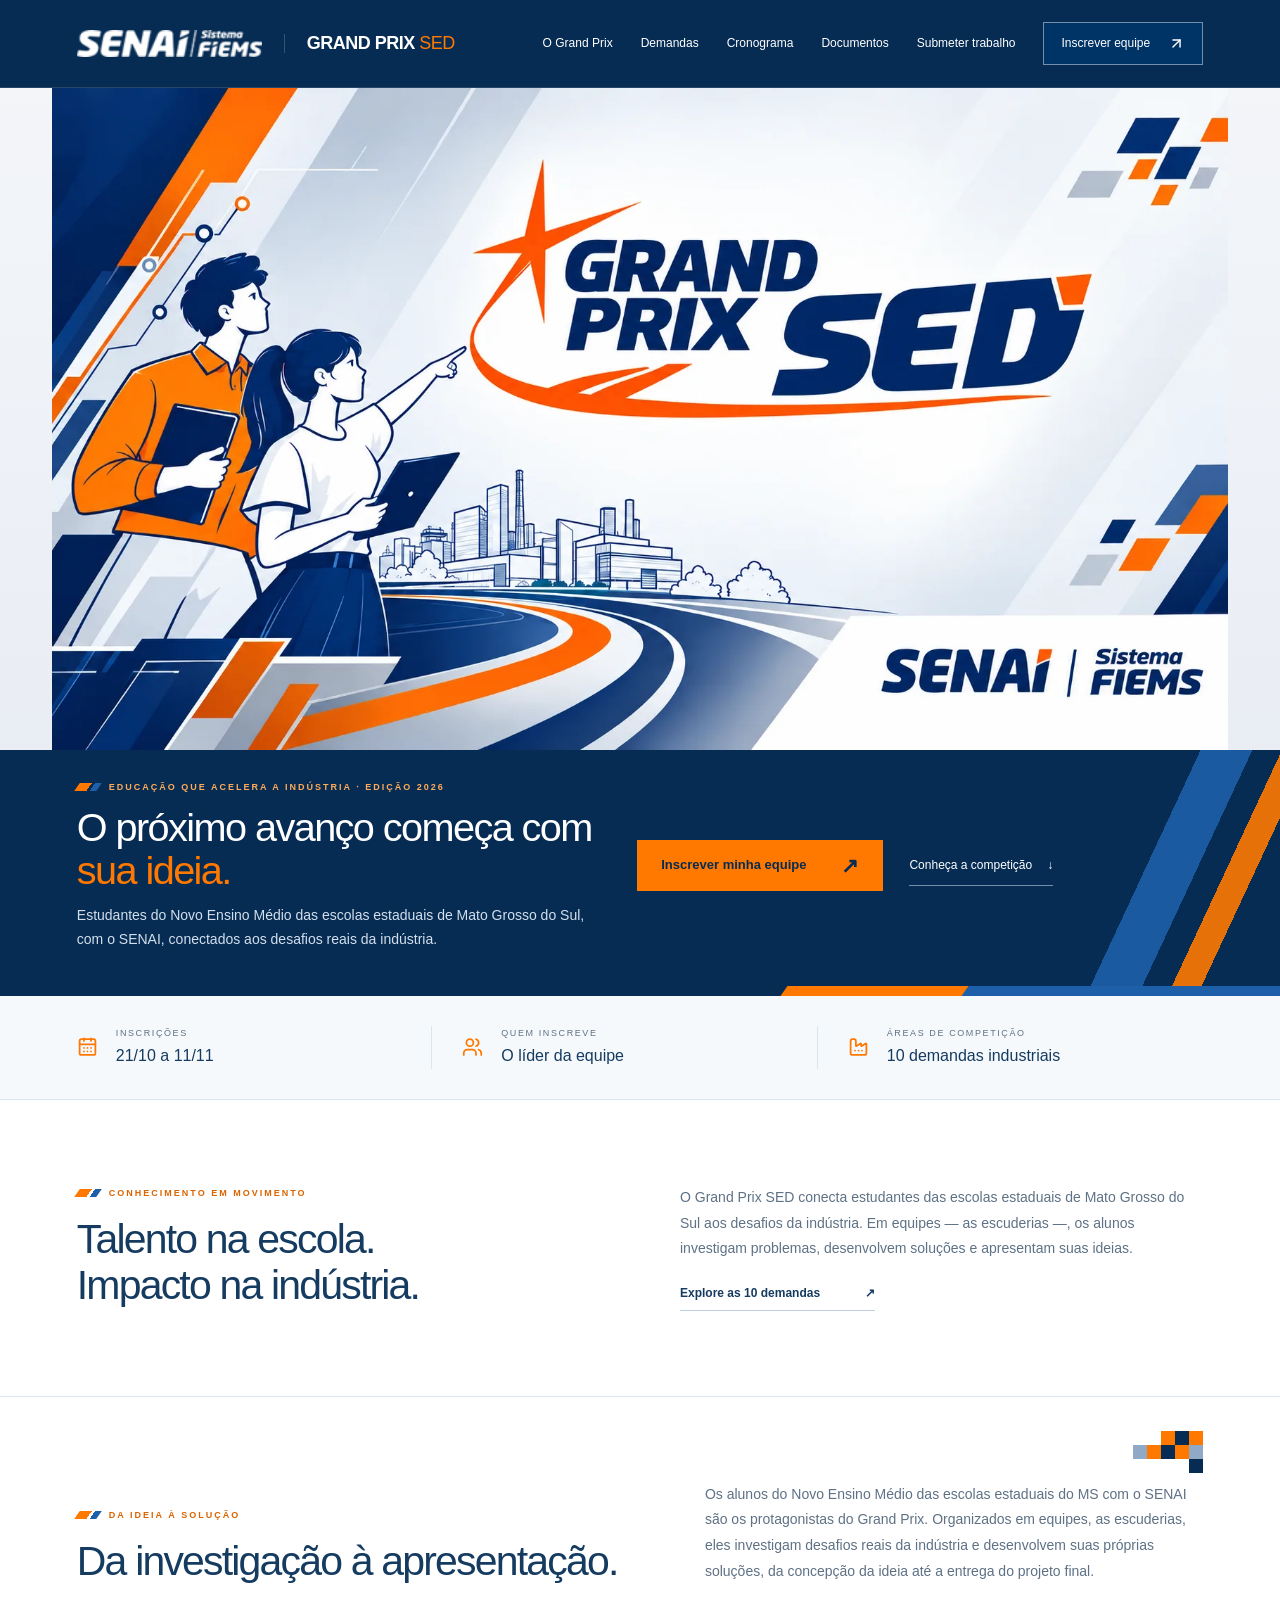
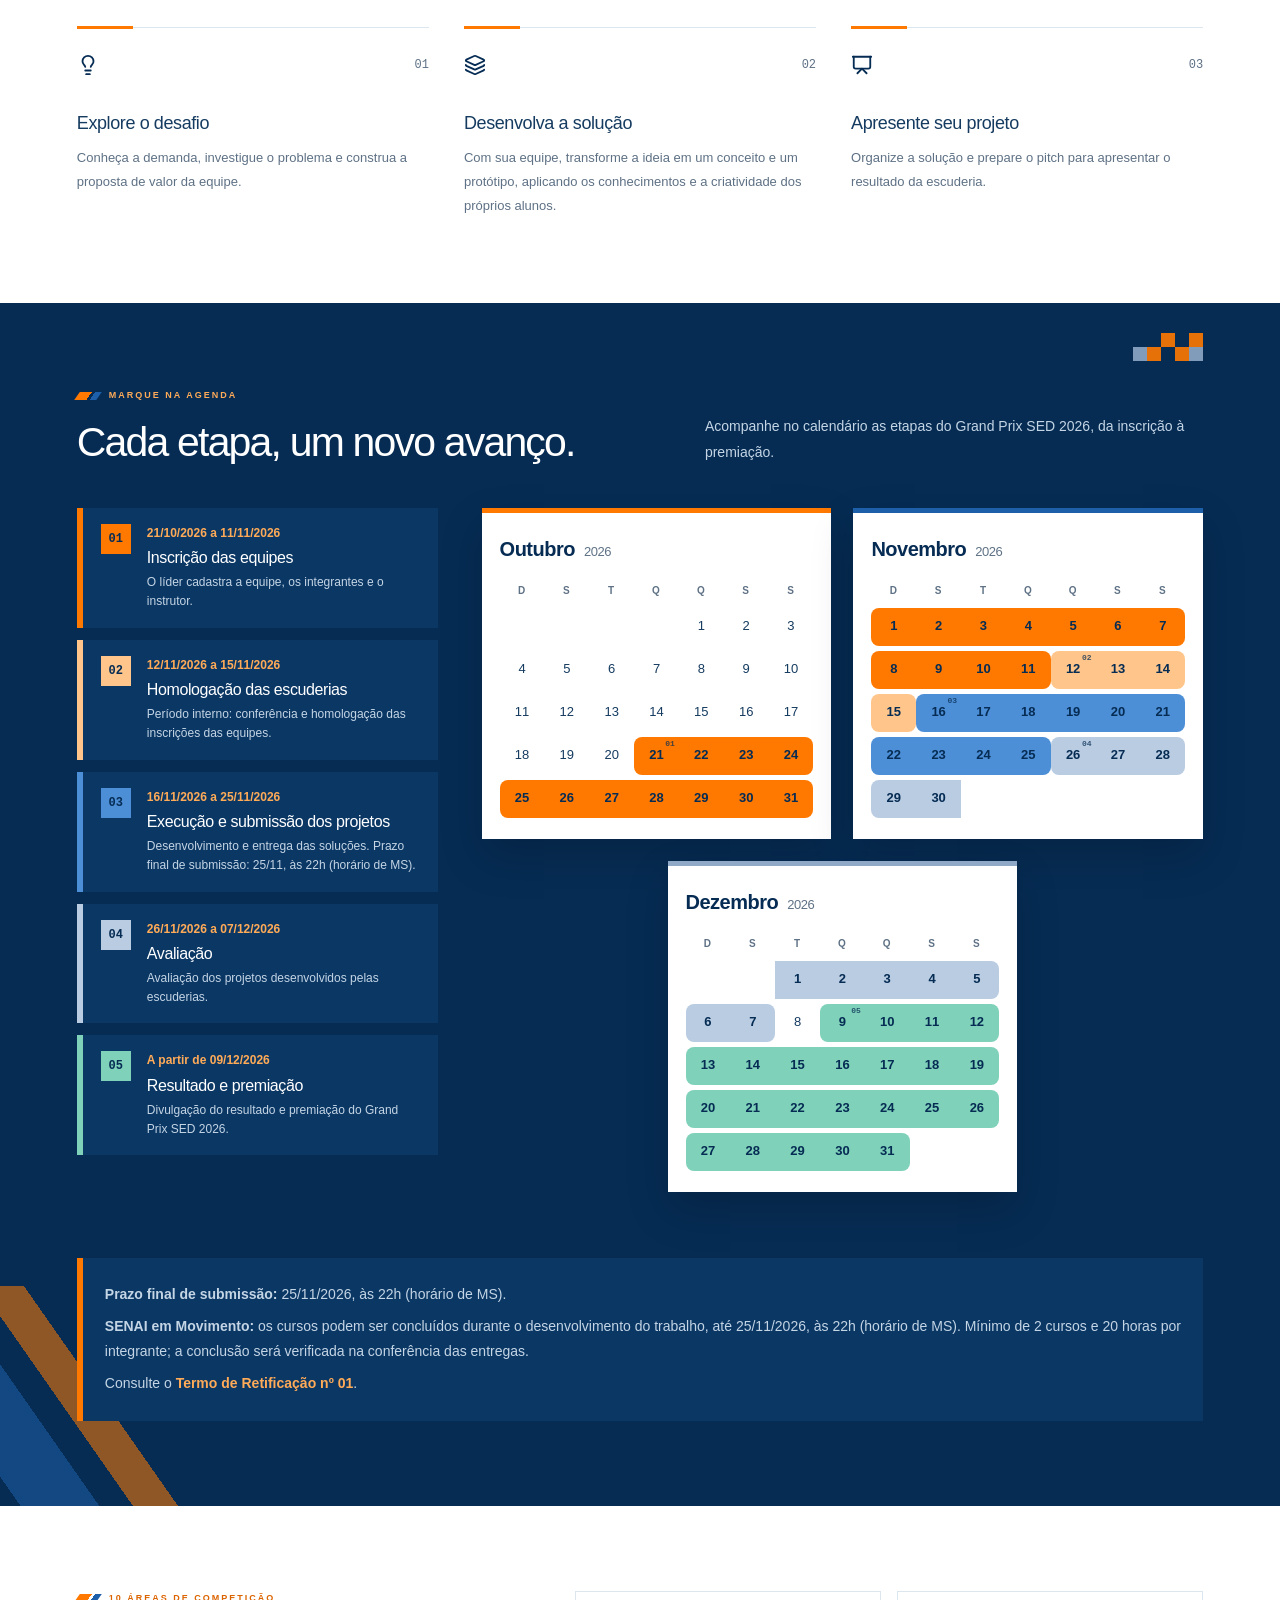
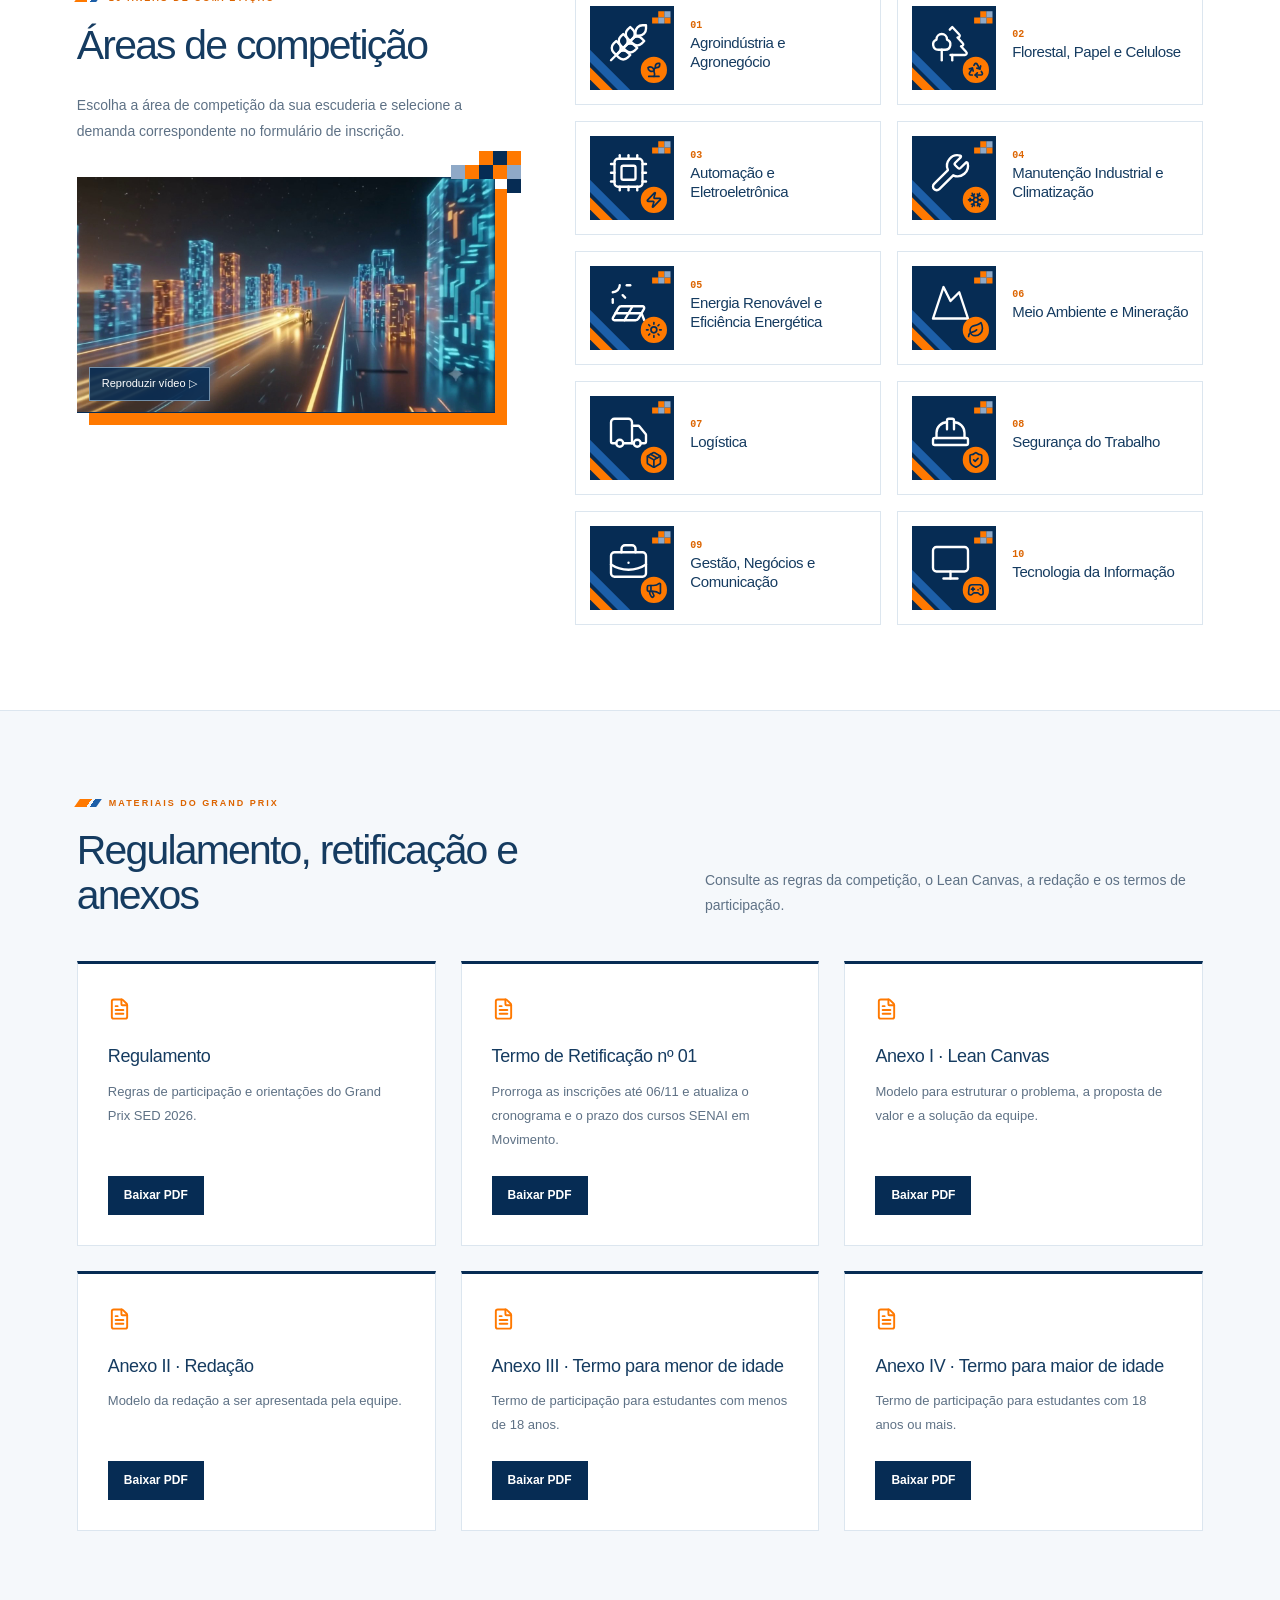
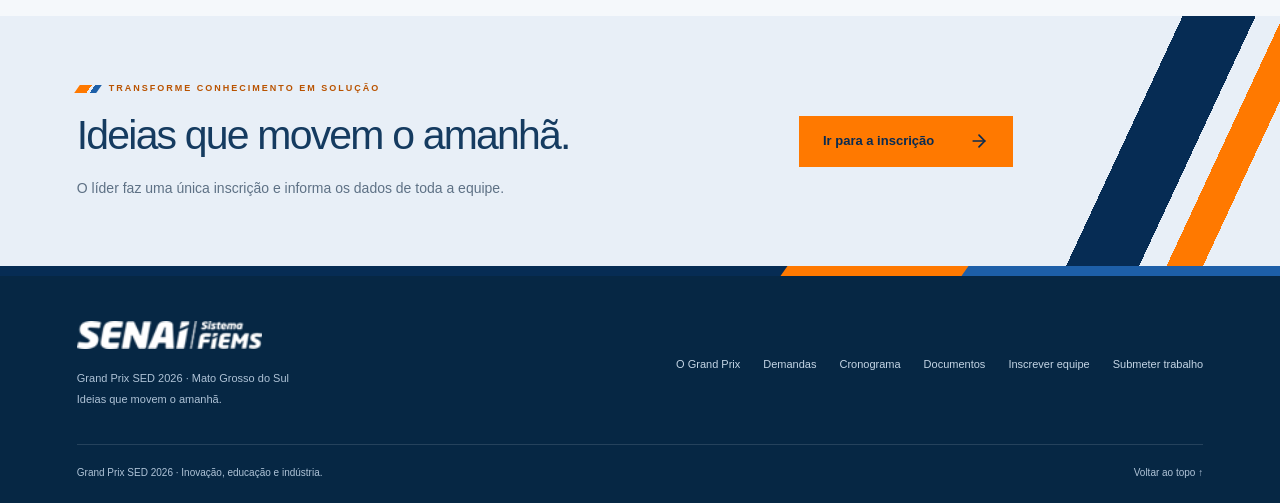
==== commit 21bdba2f: "feat: calendário com inscrição até 11/11 e homologação de 12/11 a 15/11 Co-Authored-By: Claude Sonne" ====
--- a/index.html
+++ b/index.html
@@ -1,3 +1,3 @@
 <!doctype html>
 <html lang="pt-BR"><head><meta charset="utf-8"><meta name="viewport" content="width=device-width,initial-scale=1"><meta name="theme-color" content="#091922"><meta name="description" content="Grand Prix SED 2026: estudantes de Mato Grosso do Sul desenvolvendo soluções para 10 demandas da indústria. Conheça a competição e inscreva sua equipe."><title>Grand Prix SED 2026 | Ideias que movem a indústria</title><link rel="stylesheet" href="home.css"><link rel="icon" href="[data-uri]"></head>
-<body id="inicio"><a class="skip-link" href="#conteudo">Pular para o conteúdo</a><header class="header"><div class="header-brands"><a class="institutional-logo" href="https://www.ms.senai.br/" aria-label="SENAI — Sistema FIEMS"><img class="logo-senai" src="assets/logo-senai.png" alt="SENAI — Sistema FIEMS" width="142" height="21"></a><a href="#inicio" class="brand" aria-label="Grand Prix SED — início"><svg xmlns="http://www.w3.org/2000/svg" width="28" height="28" viewBox="0 0 24 24" fill="none" stroke="currentColor" stroke-width="2" stroke-linecap="round" stroke-linejoin="round" class="lucide lucide-flag" aria-hidden="true"><path d="M4 22V4a1 1 0 0 1 .4-.8A6 6 0 0 1 8 2c3 0 5 2 7.333 2q2 0 3.067-.8A1 1 0 0 1 20 4v10a1 1 0 0 1-.4.8A6 6 0 0 1 16 16c-3 0-5-2-8-2a6 6 0 0 0-4 1.528"></path></svg><span>GRAND PRIX <b>SED</b></span></a></div><button class="menu-toggle" type="button" aria-expanded="false" aria-controls="main-nav" hidden>Menu <span aria-hidden="true">☰</span></button><nav id="main-nav" aria-label="Navegação principal"><a class="active" href="#inicio">O Grand Prix</a><a class="desktop" href="#demandas">Demandas</a><a class="desktop" href="#cronograma">Cronograma</a><a class="desktop" href="#documentos">Documentos</a><a class="nav-sub" href="submissao.html">Submeter trabalho</a><a class="nav-cta" href="inscricao.html">Inscrever equipe <svg xmlns="http://www.w3.org/2000/svg" width="17" height="17" viewBox="0 0 24 24" fill="none" stroke="currentColor" stroke-width="2" stroke-linecap="round" stroke-linejoin="round" class="lucide lucide-arrow-up-right" aria-hidden="true"><path d="M7 7h10v10"></path><path d="M7 17 17 7"></path></svg></a></nav></header><main id="conteudo"><section class="hero" aria-labelledby="hero-title"><picture class="hero-art"><source type="image/webp" srcset="assets/banner-grand-prix-900.webp 900w, assets/banner-grand-prix.webp 1672w" sizes="100vw"><img src="assets/banner-grand-prix.jpg" width="1672" height="941" fetchpriority="high" alt="Grand Prix SED: dois estudantes apontam para uma pista que leva à indústria. SENAI | Sistema FIEMS."></picture><div class="hero-caption"><div><span class="eyebrow">EDUCAÇÃO QUE ACELERA A INDÚSTRIA · EDIÇÃO 2026</span><h1 id="hero-title">O próximo avanço começa com <em>sua ideia.</em></h1><p>Estudantes do Novo Ensino Médio das escolas estaduais de Mato Grosso do Sul, com o SENAI, conectados aos desafios reais da indústria.</p></div><div class="hero-actions"><a class="cta" href="inscricao.html">Inscrever minha equipe <span aria-hidden="true">↗</span></a><a class="text-link" href="#como-funciona">Conheça a competição <span aria-hidden="true">↓</span></a></div></div></section><div class="identity-stripe" aria-hidden="true"><span></span><span></span><span></span></div><div class="facts"><div><svg xmlns="http://www.w3.org/2000/svg" width="24" height="24" viewBox="0 0 24 24" fill="none" stroke="currentColor" stroke-width="2" stroke-linecap="round" stroke-linejoin="round" class="lucide lucide-calendar-days" aria-hidden="true"><path d="M8 2v3"></path><path d="M16 2v3"></path><rect x="3" y="3" width="18" height="18" rx="2"></rect><path d="M3 9h18"></path><path d="M8 13h.01"></path><path d="M12 13h.01"></path><path d="M16 13h.01"></path><path d="M8 17h.01"></path><path d="M12 17h.01"></path><path d="M16 17h.01"></path></svg><span><small>INSCRIÇÕES</small><strong>21/10 a 11/11</strong></span></div><div><svg xmlns="http://www.w3.org/2000/svg" width="24" height="24" viewBox="0 0 24 24" fill="none" stroke="currentColor" stroke-width="2" stroke-linecap="round" stroke-linejoin="round" class="lucide lucide-users" aria-hidden="true"><path d="M16 21v-2a4 4 0 0 0-4-4H6a4 4 0 0 0-4 4v2"></path><path d="M16 3.128a4 4 0 0 1 0 7.744"></path><path d="M22 21v-2a4 4 0 0 0-3-3.87"></path><circle cx="9" cy="7" r="4"></circle></svg><span><small>QUEM INSCREVE</small><strong>O líder da equipe</strong></span></div><div><svg xmlns="http://www.w3.org/2000/svg" width="24" height="24" viewBox="0 0 24 24" fill="none" stroke="currentColor" stroke-width="2" stroke-linecap="round" stroke-linejoin="round" class="lucide lucide-factory" aria-hidden="true"><path d="M12 16h.01"></path><path d="M16 16h.01"></path><path d="M3 19a2 2 0 0 0 2 2h14a2 2 0 0 0 2-2V8.5a.5.5 0 0 0-.769-.422l-4.462 2.844A.5.5 0 0 1 15 10.5v-2a.5.5 0 0 0-.769-.422L9.77 10.922A.5.5 0 0 1 9 10.5V5a2 2 0 0 0-2-2H5a2 2 0 0 0-2 2z"></path><path d="M8 16h.01"></path></svg><span><small>ÁREAS DE COMPETIÇÃO</small><strong>10 demandas industriais</strong></span></div></div><section class="school-story" aria-labelledby="escolas-titulo"><div><span class="eyebrow">CONHECIMENTO EM MOVIMENTO</span><h2 id="escolas-titulo">Talento na escola.<br>Impacto na indústria.</h2></div><div><p>O Grand Prix SED conecta estudantes das escolas estaduais de Mato Grosso do Sul aos desafios da indústria. Em equipes — as escuderias —, os alunos investigam problemas, desenvolvem soluções e apresentam suas ideias.</p><a class="inline-link" href="#demandas">Explore as 10 demandas <span aria-hidden="true">↗</span></a></div></section><section class="section" id="como-funciona"><div class="section-heading"><div><span class="eyebrow">DA IDEIA À SOLUÇÃO</span><h2>Da investigação à apresentação.</h2></div><p>Os alunos do Novo Ensino Médio das escolas estaduais do MS com o SENAI são os protagonistas do Grand Prix. Organizados em equipes, as escuderias, eles investigam desafios reais da indústria e desenvolvem suas próprias soluções, da concepção da ideia até a entrega do projeto final.</p></div><div class="steps"><article><div class="step-top"><svg xmlns="http://www.w3.org/2000/svg" width="24" height="24" viewBox="0 0 24 24" fill="none" stroke="currentColor" stroke-width="2" stroke-linecap="round" stroke-linejoin="round" class="lucide lucide-lightbulb" aria-hidden="true"><path d="M15 14c.2-1 .7-1.7 1.5-2.5 1-.9 1.5-2.2 1.5-3.5A6 6 0 0 0 6 8c0 1 .2 2.2 1.5 3.5.7.7 1.3 1.5 1.5 2.5"></path><path d="M9 18h6"></path><path d="M10 22h4"></path></svg><span>01</span></div><h3>Explore o desafio</h3><p>Conheça a demanda, investigue o problema e construa a proposta de valor da equipe.</p></article><article><div class="step-top"><svg xmlns="http://www.w3.org/2000/svg" width="24" height="24" viewBox="0 0 24 24" fill="none" stroke="currentColor" stroke-width="2" stroke-linecap="round" stroke-linejoin="round" class="lucide lucide-layers" aria-hidden="true"><path d="M12.83 2.18a2 2 0 0 0-1.66 0L2.6 6.08a1 1 0 0 0 0 1.83l8.58 3.91a2 2 0 0 0 1.66 0l8.58-3.9a1 1 0 0 0 0-1.83z"></path><path d="M2 12a1 1 0 0 0 .58.91l8.6 3.91a2 2 0 0 0 1.65 0l8.58-3.9A1 1 0 0 0 22 12"></path><path d="M2 17a1 1 0 0 0 .58.91l8.6 3.91a2 2 0 0 0 1.65 0l8.58-3.9A1 1 0 0 0 22 17"></path></svg><span>02</span></div><h3>Desenvolva a solução</h3><p>Com sua equipe, transforme a ideia em um conceito e um protótipo, aplicando os conhecimentos e a criatividade dos próprios alunos.</p></article><article><div class="step-top"><svg xmlns="http://www.w3.org/2000/svg" width="24" height="24" viewBox="0 0 24 24" fill="none" stroke="currentColor" stroke-width="2" stroke-linecap="round" stroke-linejoin="round" class="lucide lucide-presentation" aria-hidden="true"><path d="M2 3h20"></path><path d="M21 3v11a2 2 0 0 1-2 2H5a2 2 0 0 1-2-2V3"></path><path d="m7 21 5-5 5 5"></path></svg><span>03</span></div><h3>Apresente seu projeto</h3><p>Organize a solução e prepare o pitch para apresentar o resultado da escuderia.</p></article></div></section><section class="schedule" id="cronograma"><div class="section-heading"><div><span class="eyebrow">MARQUE NA AGENDA</span><h2>Cada etapa, um novo avanço.</h2></div><p>Acompanhe no calendário as etapas do Grand Prix SED 2026, da inscrição à premiação.</p></div><div class="calendar-layout"><ol class="stage-list"><li class="s1"><span class="stage-number">01</span><div><span class="date"><time datetime="2026-10-21">21/10/2026</time> a <time datetime="2026-11-06">06/11/2026</time></span><h3>Inscrição das equipes</h3><p>O líder cadastra a equipe, os integrantes e o instrutor.</p></div></li><li class="s2"><span class="stage-number">02</span><div><span class="date"><time datetime="2026-11-07">07/11/2026</time> a <time datetime="2026-11-15">15/11/2026</time></span><h3>Homologação das escuderias</h3><p>Período interno: conferência e homologação das inscrições das equipes.</p></div></li><li class="s3"><span class="stage-number">03</span><div><span class="date"><time datetime="2026-11-16">16/11/2026</time> a <time datetime="2026-11-25">25/11/2026</time></span><h3>Execução e submissão dos projetos</h3><p>Desenvolvimento e entrega das soluções. Prazo final de submissão: 25/11, às 22h (horário de MS).</p></div></li><li class="s4"><span class="stage-number">04</span><div><span class="date"><time datetime="2026-11-26">26/11/2026</time> a <time datetime="2026-12-07">07/12/2026</time></span><h3>Avaliação</h3><p>Avaliação dos projetos desenvolvidos pelas escuderias.</p></div></li><li class="s5"><span class="stage-number">05</span><div><span class="date">A partir de <time datetime="2026-12-09">09/12/2026</time></span><h3>Resultado e premiação</h3><p>Divulgação do resultado e premiação do Grand Prix SED 2026.</p></div></li></ol><div class="calendar-months" aria-hidden="true"><figure class="month"><figcaption>Outubro <small>2026</small></figcaption><table><thead><tr><th>D</th><th>S</th><th>T</th><th>Q</th><th>Q</th><th>S</th><th>S</th></tr></thead><tbody><tr><td></td><td></td><td></td><td></td><td><span>1</span></td><td><span>2</span></td><td><span>3</span></td></tr><tr><td><span>4</span></td><td><span>5</span></td><td><span>6</span></td><td><span>7</span></td><td><span>8</span></td><td><span>9</span></td><td><span>10</span></td></tr><tr><td><span>11</span></td><td><span>12</span></td><td><span>13</span></td><td><span>14</span></td><td><span>15</span></td><td><span>16</span></td><td><span>17</span></td></tr><tr><td><span>18</span></td><td><span>19</span></td><td><span>20</span></td><td class="s1 is-start"><span>21</span><i>01</i></td><td class="s1"><span>22</span></td><td class="s1"><span>23</span></td><td class="s1 is-end"><span>24</span></td></tr><tr><td class="s1 is-start"><span>25</span></td><td class="s1"><span>26</span></td><td class="s1"><span>27</span></td><td class="s1"><span>28</span></td><td class="s1"><span>29</span></td><td class="s1"><span>30</span></td><td class="s1 is-end"><span>31</span></td></tr></tbody></table></figure><figure class="month"><figcaption>Novembro <small>2026</small></figcaption><table><thead><tr><th>D</th><th>S</th><th>T</th><th>Q</th><th>Q</th><th>S</th><th>S</th></tr></thead><tbody><tr><td class="s1 is-start"><span>1</span></td><td class="s1"><span>2</span></td><td class="s1"><span>3</span></td><td class="s1"><span>4</span></td><td class="s1"><span>5</span></td><td class="s1 is-end"><span>6</span></td><td class="s2 is-start is-end"><span>7</span><i>02</i></td></tr><tr><td class="s2 is-start"><span>8</span></td><td class="s2"><span>9</span></td><td class="s2"><span>10</span></td><td class="s2"><span>11</span></td><td class="s2"><span>12</span></td><td class="s2"><span>13</span></td><td class="s2 is-end"><span>14</span></td></tr><tr><td class="s2 is-start is-end"><span>15</span></td><td class="s3 is-start"><span>16</span><i>03</i></td><td class="s3"><span>17</span></td><td class="s3"><span>18</span></td><td class="s3"><span>19</span></td><td class="s3"><span>20</span></td><td class="s3 is-end"><span>21</span></td></tr><tr><td class="s3 is-start"><span>22</span></td><td class="s3"><span>23</span></td><td class="s3"><span>24</span></td><td class="s3 is-end"><span>25</span></td><td class="s4 is-start"><span>26</span><i>04</i></td><td class="s4"><span>27</span></td><td class="s4 is-end"><span>28</span></td></tr><tr><td class="s4 is-start"><span>29</span></td><td class="s4"><span>30</span></td><td></td><td></td><td></td><td></td><td></td></tr></tbody></table></figure><figure class="month"><figcaption>Dezembro <small>2026</small></figcaption><table><thead><tr><th>D</th><th>S</th><th>T</th><th>Q</th><th>Q</th><th>S</th><th>S</th></tr></thead><tbody><tr><td></td><td></td><td class="s4"><span>1</span></td><td class="s4"><span>2</span></td><td class="s4"><span>3</span></td><td class="s4"><span>4</span></td><td class="s4 is-end"><span>5</span></td></tr><tr><td class="s4 is-start"><span>6</span></td><td class="s4 is-end"><span>7</span></td><td><span>8</span></td><td class="s5 is-start"><span>9</span><i>05</i></td><td class="s5"><span>10</span></td><td class="s5"><span>11</span></td><td class="s5 is-end"><span>12</span></td></tr><tr><td class="s5 is-start"><span>13</span></td><td class="s5"><span>14</span></td><td class="s5"><span>15</span></td><td class="s5"><span>16</span></td><td class="s5"><span>17</span></td><td class="s5"><span>18</span></td><td class="s5 is-end"><span>19</span></td></tr><tr><td class="s5 is-start"><span>20</span></td><td class="s5"><span>21</span></td><td class="s5"><span>22</span></td><td class="s5"><span>23</span></td><td class="s5"><span>24</span></td><td class="s5"><span>25</span></td><td class="s5 is-end"><span>26</span></td></tr><tr><td class="s5 is-start"><span>27</span></td><td class="s5"><span>28</span></td><td class="s5"><span>29</span></td><td class="s5"><span>30</span></td><td class="s5 is-end"><span>31</span></td><td></td><td></td></tr></tbody></table></figure></div><aside class="schedule-note" aria-label="Prazos importantes"><p><strong>Prazo final de submissão:</strong> 25/11/2026, às 22h (horário de MS).</p><p><strong>SENAI em Movimento:</strong> os cursos podem ser concluídos durante o desenvolvimento do trabalho, até 25/11/2026, às 22h (horário de MS). Mínimo de 2 cursos e 20 horas por integrante; a conclusão será verificada na conferência das entregas.</p><p>Consulte o <a href="assets/termo-retificacao-01-gp-sed-2026.pdf" download>Termo de Retificação nº 01</a>.</p></aside></div></section><section class="section units demands" id="demandas"><div class="demands-intro"><span class="eyebrow">10 ÁREAS DE COMPETIÇÃO</span><h2>Áreas de competição</h2><p>Escolha a área de competição da sua escuderia e selecione a demanda correspondente no formulário de inscrição.</p><figure class="gp-video"><video id="gp-video" muted loop playsinline preload="none" poster="assets/abertura-poster.jpg" aria-label="Vídeo de abertura do Grand Prix SED 2026, sem áudio"><source data-src="assets/abertura-grand-prix.mp4" type="video/mp4"></video><button id="video-toggle" type="button" hidden>Reproduzir vídeo</button></figure></div><ol><li><svg class="area-art" viewBox="0 0 96 96" aria-hidden="true" focusable="false"><rect width="96" height="96" fill="#062c54"/><path d="M0 50 46 96H32L0 64Z" fill="#1d5fa8"/><path d="M0 70 26 96H12L0 84Z" fill="#ff7900"/><path d="M78 6h7v7h-7zM85 13h7v7h-7zM71 13h7v7h-7z" fill="#ff7900"/><path d="M85 6h7v7h-7zM78 13h7v7h-7z" fill="#8fa9c7"/><g transform="translate(20 18) scale(2)" fill="none" stroke="#fff" stroke-width="1.35" stroke-linecap="round" stroke-linejoin="round"><path d="M2 22 16 8"/><path d="M3.47 12.53 5 11l1.53 1.53a3.5 3.5 0 0 1 0 4.94L5 19l-1.53-1.53a3.5 3.5 0 0 1 0-4.94Z"/><path d="M7.47 8.53 9 7l1.53 1.53a3.5 3.5 0 0 1 0 4.94L9 15l-1.53-1.53a3.5 3.5 0 0 1 0-4.94Z"/><path d="M11.47 4.53 13 3l1.53 1.53a3.5 3.5 0 0 1 0 4.94L13 11l-1.53-1.53a3.5 3.5 0 0 1 0-4.94Z"/><path d="M20 2h2v2a4 4 0 0 1-4 4h-2V6a4 4 0 0 1 4-4Z"/><path d="M11.47 17.47 13 19l-1.53 1.53a3.5 3.5 0 0 1-4.94 0L5 19l1.53-1.53a3.5 3.5 0 0 1 4.94 0Z"/><path d="M15.47 13.47 17 15l-1.53 1.53a3.5 3.5 0 0 1-4.94 0L9 15l1.53-1.53a3.5 3.5 0 0 1 4.94 0Z"/><path d="M19.47 9.47 21 11l-1.53 1.53a3.5 3.5 0 0 1-4.94 0L13 11l1.53-1.53a3.5 3.5 0 0 1 4.94 0Z"/></g><circle cx="73" cy="73" r="15" fill="#ff7900"/><g transform="translate(63 63) scale(.8333)" fill="none" stroke="#062c54" stroke-width="2.3" stroke-linecap="round" stroke-linejoin="round"><path d="M14 9.536V7a4 4 0 0 1 4-4h1.5a.5.5 0 0 1 .5.5V5a4 4 0 0 1-4 4 4 4 0 0 0-4 4c0 2 1 3 1 5a5 5 0 0 1-1 3"/><path d="M4 9a5 5 0 0 1 8 4 5 5 0 0 1-8-4"/><path d="M5 21h14"/></g></svg><div><span class="area-number">01</span><h3>Agroindústria e Agronegócio</h3></div></li><li><svg class="area-art" viewBox="0 0 96 96" aria-hidden="true" focusable="false"><rect width="96" height="96" fill="#062c54"/><path d="M0 50 46 96H32L0 64Z" fill="#1d5fa8"/><path d="M0 70 26 96H12L0 84Z" fill="#ff7900"/><path d="M78 6h7v7h-7zM85 13h7v7h-7zM71 13h7v7h-7z" fill="#ff7900"/><path d="M85 6h7v7h-7zM78 13h7v7h-7z" fill="#8fa9c7"/><g transform="translate(20 18) scale(2)" fill="none" stroke="#fff" stroke-width="1.35" stroke-linecap="round" stroke-linejoin="round"><path d="M10 10v.2A3 3 0 0 1 8.9 16H5a3 3 0 0 1-1-5.8V10a3 3 0 0 1 6 0Z"/><path d="M7 16v6"/><path d="M13 19v3"/><path d="M12 19h8.3a1 1 0 0 0 .7-1.7L18 14h.3a1 1 0 0 0 .7-1.7L16 9h.2a1 1 0 0 0 .8-1.7L13 3l-1.4 1.5"/></g><circle cx="73" cy="73" r="15" fill="#ff7900"/><g transform="translate(63 63) scale(.8333)" fill="none" stroke="#062c54" stroke-width="2.3" stroke-linecap="round" stroke-linejoin="round"><path d="M7 19H4.815a1.83 1.83 0 0 1-1.57-.881 1.785 1.785 0 0 1-.004-1.784L7.196 9.5"/><path d="M11 19h8.203a1.83 1.83 0 0 0 1.556-.89 1.784 1.784 0 0 0 0-1.775l-1.226-2.12"/><path d="m14 16-3 3 3 3"/><path d="M8.293 13.596 7.196 9.5 3.1 10.598"/><path d="m9.344 5.811 1.093-1.892A1.83 1.83 0 0 1 11.985 3a1.784 1.784 0 0 1 1.546.888l3.943 6.843"/><path d="m13.378 9.633 4.096 1.098 1.097-4.096"/></g></svg><div><span class="area-number">02</span><h3>Florestal, Papel e Celulose</h3></div></li><li><svg class="area-art" viewBox="0 0 96 96" aria-hidden="true" focusable="false"><rect width="96" height="96" fill="#062c54"/><path d="M0 50 46 96H32L0 64Z" fill="#1d5fa8"/><path d="M0 70 26 96H12L0 84Z" fill="#ff7900"/><path d="M78 6h7v7h-7zM85 13h7v7h-7zM71 13h7v7h-7z" fill="#ff7900"/><path d="M85 6h7v7h-7zM78 13h7v7h-7z" fill="#8fa9c7"/><g transform="translate(20 18) scale(2)" fill="none" stroke="#fff" stroke-width="1.35" stroke-linecap="round" stroke-linejoin="round"><path d="M12 20v2"/><path d="M12 2v2"/><path d="M17 20v2"/><path d="M17 2v2"/><path d="M2 12h2"/><path d="M2 17h2"/><path d="M2 7h2"/><path d="M20 12h2"/><path d="M20 17h2"/><path d="M20 7h2"/><path d="M7 20v2"/><path d="M7 2v2"/><rect x="4" y="4" width="16" height="16" rx="2"/><rect x="8" y="8" width="8" height="8" rx="1"/></g><circle cx="73" cy="73" r="15" fill="#ff7900"/><g transform="translate(63 63) scale(.8333)" fill="none" stroke="#062c54" stroke-width="2.3" stroke-linecap="round" stroke-linejoin="round"><path d="M4 14a1 1 0 0 1-.78-1.63l9.9-10.2a.5.5 0 0 1 .86.46l-1.92 6.02A1 1 0 0 0 13 10h7a1 1 0 0 1 .78 1.63l-9.9 10.2a.5.5 0 0 1-.86-.46l1.92-6.02A1 1 0 0 0 11 14z"/></g></svg><div><span class="area-number">03</span><h3>Automação e Eletroeletrônica</h3></div></li><li><svg class="area-art" viewBox="0 0 96 96" aria-hidden="true" focusable="false"><rect width="96" height="96" fill="#062c54"/><path d="M0 50 46 96H32L0 64Z" fill="#1d5fa8"/><path d="M0 70 26 96H12L0 84Z" fill="#ff7900"/><path d="M78 6h7v7h-7zM85 13h7v7h-7zM71 13h7v7h-7z" fill="#ff7900"/><path d="M85 6h7v7h-7zM78 13h7v7h-7z" fill="#8fa9c7"/><g transform="translate(20 18) scale(2)" fill="none" stroke="#fff" stroke-width="1.35" stroke-linecap="round" stroke-linejoin="round"><path d="M14.7 6.3a1 1 0 0 0 0 1.4l1.6 1.6a1 1 0 0 0 1.4 0l3.106-3.105c.32-.322.863-.22.983.218a6 6 0 0 1-8.259 7.057l-7.91 7.91a1 1 0 0 1-2.999-3l7.91-7.91a6 6 0 0 1 7.057-8.259c.438.12.54.662.219.984z"/></g><circle cx="73" cy="73" r="15" fill="#ff7900"/><g transform="translate(63 63) scale(.8333)" fill="none" stroke="#062c54" stroke-width="2.3" stroke-linecap="round" stroke-linejoin="round"><path d="m10 20-1.25-2.5L6 18"/><path d="M10 4 8.75 6.5 6 6"/><path d="m14 20 1.25-2.5L18 18"/><path d="m14 4 1.25 2.5L18 6"/><path d="m17 21-3-6h-4"/><path d="m17 3-3 6 1.5 3"/><path d="M2 12h6.5L10 9"/><path d="m20 10-1.5 2 1.5 2"/><path d="M22 12h-6.5L14 15"/><path d="m4 10 1.5 2L4 14"/><path d="m7 21 3-6-1.5-3"/><path d="m7 3 3 6h4"/></g></svg><div><span class="area-number">04</span><h3>Manutenção Industrial e Climatização</h3></div></li><li><svg class="area-art" viewBox="0 0 96 96" aria-hidden="true" focusable="false"><rect width="96" height="96" fill="#062c54"/><path d="M0 50 46 96H32L0 64Z" fill="#1d5fa8"/><path d="M0 70 26 96H12L0 84Z" fill="#ff7900"/><path d="M78 6h7v7h-7zM85 13h7v7h-7zM71 13h7v7h-7z" fill="#ff7900"/><path d="M85 6h7v7h-7zM78 13h7v7h-7z" fill="#8fa9c7"/><g transform="translate(20 18) scale(2)" fill="none" stroke="#fff" stroke-width="1.35" stroke-linecap="round" stroke-linejoin="round"><path d="M11 2h2"/><path d="m14.28 14-4.56 8"/><path d="m21 22-1.558-4H4.558"/><path d="M3 10v2"/><path d="M6.245 15.04A2 2 0 0 1 8 14h12a1 1 0 0 1 .864 1.505l-3.11 5.457A2 2 0 0 1 16 22H4a1 1 0 0 1-.863-1.506z"/><path d="M7 2a4 4 0 0 1-4 4"/><path d="m8.66 7.66 1.41 1.41"/></g><circle cx="73" cy="73" r="15" fill="#ff7900"/><g transform="translate(63 63) scale(.8333)" fill="none" stroke="#062c54" stroke-width="2.3" stroke-linecap="round" stroke-linejoin="round"><circle cx="12" cy="12" r="4"/><path d="M12 2v2"/><path d="M12 20v2"/><path d="m4.93 4.93 1.41 1.41"/><path d="m17.66 17.66 1.41 1.41"/><path d="M2 12h2"/><path d="M20 12h2"/><path d="m6.34 17.66-1.41 1.41"/><path d="m19.07 4.93-1.41 1.41"/></g></svg><div><span class="area-number">05</span><h3>Energia Renovável e Eficiência Energética</h3></div></li><li><svg class="area-art" viewBox="0 0 96 96" aria-hidden="true" focusable="false"><rect width="96" height="96" fill="#062c54"/><path d="M0 50 46 96H32L0 64Z" fill="#1d5fa8"/><path d="M0 70 26 96H12L0 84Z" fill="#ff7900"/><path d="M78 6h7v7h-7zM85 13h7v7h-7zM71 13h7v7h-7z" fill="#ff7900"/><path d="M85 6h7v7h-7zM78 13h7v7h-7z" fill="#8fa9c7"/><g transform="translate(20 18) scale(2)" fill="none" stroke="#fff" stroke-width="1.35" stroke-linecap="round" stroke-linejoin="round"><path d="m8 3 4 8 5-5 5 15H2L8 3z"/></g><circle cx="73" cy="73" r="15" fill="#ff7900"/><g transform="translate(63 63) scale(.8333)" fill="none" stroke="#062c54" stroke-width="2.3" stroke-linecap="round" stroke-linejoin="round"><path d="M11 20A7 7 0 0 1 9.8 6.1C15.5 5 17 4.48 19 2c1 2 2 4.18 2 8 0 5.5-4.78 10-10 10Z"/><path d="M2 21c0-3 1.85-5.36 5.08-6C9.5 14.52 12 13 13 12"/></g></svg><div><span class="area-number">06</span><h3>Meio Ambiente e Mineração</h3></div></li><li><svg class="area-art" viewBox="0 0 96 96" aria-hidden="true" focusable="false"><rect width="96" height="96" fill="#062c54"/><path d="M0 50 46 96H32L0 64Z" fill="#1d5fa8"/><path d="M0 70 26 96H12L0 84Z" fill="#ff7900"/><path d="M78 6h7v7h-7zM85 13h7v7h-7zM71 13h7v7h-7z" fill="#ff7900"/><path d="M85 6h7v7h-7zM78 13h7v7h-7z" fill="#8fa9c7"/><g transform="translate(20 18) scale(2)" fill="none" stroke="#fff" stroke-width="1.35" stroke-linecap="round" stroke-linejoin="round"><path d="M14 18V6a2 2 0 0 0-2-2H4a2 2 0 0 0-2 2v11a1 1 0 0 0 1 1h2"/><path d="M15 18H9"/><path d="M19 18h2a1 1 0 0 0 1-1v-3.65a1 1 0 0 0-.22-.624l-3.48-4.35A1 1 0 0 0 17.52 8H14"/><circle cx="17" cy="18" r="2"/><circle cx="7" cy="18" r="2"/></g><circle cx="73" cy="73" r="15" fill="#ff7900"/><g transform="translate(63 63) scale(.8333)" fill="none" stroke="#062c54" stroke-width="2.3" stroke-linecap="round" stroke-linejoin="round"><path d="M11 21.73a2 2 0 0 0 2 0l7-4A2 2 0 0 0 21 16V8a2 2 0 0 0-1-1.73l-7-4a2 2 0 0 0-2 0l-7 4A2 2 0 0 0 3 8v8a2 2 0 0 0 1 1.73z"/><path d="M12 22V12"/><polyline points="3.29 7 12 12 20.71 7"/><path d="m7.5 4.27 9 5.15"/></g></svg><div><span class="area-number">07</span><h3>Logística</h3></div></li><li><svg class="area-art" viewBox="0 0 96 96" aria-hidden="true" focusable="false"><rect width="96" height="96" fill="#062c54"/><path d="M0 50 46 96H32L0 64Z" fill="#1d5fa8"/><path d="M0 70 26 96H12L0 84Z" fill="#ff7900"/><path d="M78 6h7v7h-7zM85 13h7v7h-7zM71 13h7v7h-7z" fill="#ff7900"/><path d="M85 6h7v7h-7zM78 13h7v7h-7z" fill="#8fa9c7"/><g transform="translate(20 18) scale(2)" fill="none" stroke="#fff" stroke-width="1.35" stroke-linecap="round" stroke-linejoin="round"><path d="M10 10V5a1 1 0 0 1 1-1h2a1 1 0 0 1 1 1v5"/><path d="M14 6a6 6 0 0 1 6 6v3"/><path d="M4 15v-3a6 6 0 0 1 6-6"/><rect x="2" y="15" width="20" height="4" rx="1"/></g><circle cx="73" cy="73" r="15" fill="#ff7900"/><g transform="translate(63 63) scale(.8333)" fill="none" stroke="#062c54" stroke-width="2.3" stroke-linecap="round" stroke-linejoin="round"><path d="M20 13c0 5-3.5 7.5-7.66 8.95a1 1 0 0 1-.67-.01C7.5 20.5 4 18 4 13V6a1 1 0 0 1 1-1c2 0 4.5-1.2 6.24-2.72a1.17 1.17 0 0 1 1.52 0C14.51 3.81 17 5 19 5a1 1 0 0 1 1 1z"/><path d="m9 12 2 2 4-4"/></g></svg><div><span class="area-number">08</span><h3>Segurança do Trabalho</h3></div></li><li><svg class="area-art" viewBox="0 0 96 96" aria-hidden="true" focusable="false"><rect width="96" height="96" fill="#062c54"/><path d="M0 50 46 96H32L0 64Z" fill="#1d5fa8"/><path d="M0 70 26 96H12L0 84Z" fill="#ff7900"/><path d="M78 6h7v7h-7zM85 13h7v7h-7zM71 13h7v7h-7z" fill="#ff7900"/><path d="M85 6h7v7h-7zM78 13h7v7h-7z" fill="#8fa9c7"/><g transform="translate(20 18) scale(2)" fill="none" stroke="#fff" stroke-width="1.35" stroke-linecap="round" stroke-linejoin="round"><path d="M12 12h.01"/><path d="M16 6V4a2 2 0 0 0-2-2h-4a2 2 0 0 0-2 2v2"/><path d="M22 13a18.15 18.15 0 0 1-20 0"/><rect width="20" height="14" x="2" y="6" rx="2"/></g><circle cx="73" cy="73" r="15" fill="#ff7900"/><g transform="translate(63 63) scale(.8333)" fill="none" stroke="#062c54" stroke-width="2.3" stroke-linecap="round" stroke-linejoin="round"><path d="M11 6a13 13 0 0 0 8.4-2.8A1 1 0 0 1 21 4v12a1 1 0 0 1-1.6.8A13 13 0 0 0 11 14H5a2 2 0 0 1-2-2V8a2 2 0 0 1 2-2z"/><path d="M6 14a12 12 0 0 0 2.4 7.2 2 2 0 0 0 3.2-2.4A8 8 0 0 1 10 14"/><path d="M8 6v8"/></g></svg><div><span class="area-number">09</span><h3>Gestão, Negócios e Comunicação</h3></div></li><li><svg class="area-art" viewBox="0 0 96 96" aria-hidden="true" focusable="false"><rect width="96" height="96" fill="#062c54"/><path d="M0 50 46 96H32L0 64Z" fill="#1d5fa8"/><path d="M0 70 26 96H12L0 84Z" fill="#ff7900"/><path d="M78 6h7v7h-7zM85 13h7v7h-7zM71 13h7v7h-7z" fill="#ff7900"/><path d="M85 6h7v7h-7zM78 13h7v7h-7z" fill="#8fa9c7"/><g transform="translate(20 18) scale(2)" fill="none" stroke="#fff" stroke-width="1.35" stroke-linecap="round" stroke-linejoin="round"><rect width="20" height="14" x="2" y="3" rx="2"/><line x1="8" x2="16" y1="21" y2="21"/><line x1="12" x2="12" y1="17" y2="21"/></g><circle cx="73" cy="73" r="15" fill="#ff7900"/><g transform="translate(63 63) scale(.8333)" fill="none" stroke="#062c54" stroke-width="2.3" stroke-linecap="round" stroke-linejoin="round"><line x1="6" x2="10" y1="11" y2="11"/><line x1="8" x2="8" y1="9" y2="13"/><line x1="15" x2="15.01" y1="12" y2="12"/><line x1="18" x2="18.01" y1="10" y2="10"/><path d="M17.32 5H6.68a4 4 0 0 0-3.978 3.59c-.006.052-.01.101-.017.152C2.604 9.416 2 14.456 2 16a3 3 0 0 0 3 3c1 0 1.5-.5 2-1l1.414-1.414A2 2 0 0 1 9.828 16h4.344a2 2 0 0 1 1.414.586L17 18c.5.5 1 1 2 1a3 3 0 0 0 3-3c0-1.545-.604-6.584-.685-7.258-.007-.05-.011-.1-.017-.151A4 4 0 0 0 17.32 5z"/></g></svg><div><span class="area-number">10</span><h3>Tecnologia da Informação</h3></div></li></ol></section><section class="section documents" id="documentos"><div class="section-heading"><div><span class="eyebrow">MATERIAIS DO GRAND PRIX</span><h2>Regulamento, retificação e anexos</h2></div><p>Consulte as regras da competição, o Lean Canvas, a redação e os termos de participação.</p></div><div class="document-grid"><article><svg xmlns="http://www.w3.org/2000/svg" width="30" height="30" viewBox="0 0 24 24" fill="none" stroke="currentColor" stroke-width="2" stroke-linecap="round" stroke-linejoin="round" class="lucide lucide-file-text" aria-hidden="true"><path d="M6 22a2 2 0 0 1-2-2V4a2 2 0 0 1 2-2h8a2.4 2.4 0 0 1 1.704.706l3.588 3.588A2.4 2.4 0 0 1 20 8v12a2 2 0 0 1-2 2z"></path><path d="M14 2v5a1 1 0 0 0 1 1h5"></path><path d="M10 9H8"></path><path d="M16 13H8"></path><path d="M16 17H8"></path></svg><h3>Regulamento</h3><p>Regras de participação e orientações do Grand Prix SED 2026.</p><a class="document-link" href="assets/regulamento-gp-sed-2026.pdf" download>Baixar PDF</a></article><article><svg xmlns="http://www.w3.org/2000/svg" width="30" height="30" viewBox="0 0 24 24" fill="none" stroke="currentColor" stroke-width="2" stroke-linecap="round" stroke-linejoin="round" class="lucide lucide-file-text" aria-hidden="true"><path d="M6 22a2 2 0 0 1-2-2V4a2 2 0 0 1 2-2h8a2.4 2.4 0 0 1 1.704.706l3.588 3.588A2.4 2.4 0 0 1 20 8v12a2 2 0 0 1-2 2z"></path><path d="M14 2v5a1 1 0 0 0 1 1h5"></path><path d="M10 9H8"></path><path d="M16 13H8"></path><path d="M16 17H8"></path></svg><h3>Termo de Retificação nº 01</h3><p>Prorroga as inscrições até 06/11 e atualiza o cronograma e o prazo dos cursos SENAI em Movimento.</p><a class="document-link" href="assets/termo-retificacao-01-gp-sed-2026.pdf" download>Baixar PDF</a></article><article><svg xmlns="http://www.w3.org/2000/svg" width="30" height="30" viewBox="0 0 24 24" fill="none" stroke="currentColor" stroke-width="2" stroke-linecap="round" stroke-linejoin="round" class="lucide lucide-file-text" aria-hidden="true"><path d="M6 22a2 2 0 0 1-2-2V4a2 2 0 0 1 2-2h8a2.4 2.4 0 0 1 1.704.706l3.588 3.588A2.4 2.4 0 0 1 20 8v12a2 2 0 0 1-2 2z"></path><path d="M14 2v5a1 1 0 0 0 1 1h5"></path><path d="M10 9H8"></path><path d="M16 13H8"></path><path d="M16 17H8"></path></svg><h3>Anexo I · Lean Canvas</h3><p>Modelo para estruturar o problema, a proposta de valor e a solução da equipe.</p><a class="document-link" href="assets/anexo-i-lean-canvas.pdf" download>Baixar PDF</a></article><article><svg xmlns="http://www.w3.org/2000/svg" width="30" height="30" viewBox="0 0 24 24" fill="none" stroke="currentColor" stroke-width="2" stroke-linecap="round" stroke-linejoin="round" class="lucide lucide-file-text" aria-hidden="true"><path d="M6 22a2 2 0 0 1-2-2V4a2 2 0 0 1 2-2h8a2.4 2.4 0 0 1 1.704.706l3.588 3.588A2.4 2.4 0 0 1 20 8v12a2 2 0 0 1-2 2z"></path><path d="M14 2v5a1 1 0 0 0 1 1h5"></path><path d="M10 9H8"></path><path d="M16 13H8"></path><path d="M16 17H8"></path></svg><h3>Anexo II · Redação</h3><p>Modelo da redação a ser apresentada pela equipe.</p><a class="document-link" href="assets/anexo-ii-redacao.pdf" download>Baixar PDF</a></article><article><svg xmlns="http://www.w3.org/2000/svg" width="30" height="30" viewBox="0 0 24 24" fill="none" stroke="currentColor" stroke-width="2" stroke-linecap="round" stroke-linejoin="round" class="lucide lucide-file-text" aria-hidden="true"><path d="M6 22a2 2 0 0 1-2-2V4a2 2 0 0 1 2-2h8a2.4 2.4 0 0 1 1.704.706l3.588 3.588A2.4 2.4 0 0 1 20 8v12a2 2 0 0 1-2 2z"></path><path d="M14 2v5a1 1 0 0 0 1 1h5"></path><path d="M10 9H8"></path><path d="M16 13H8"></path><path d="M16 17H8"></path></svg><h3>Anexo III · Termo para menor de idade</h3><p>Termo de participação para estudantes com menos de 18 anos.</p><a class="document-link" href="assets/anexo-iii-termo-menor-de-idade.pdf" download>Baixar PDF</a></article><article><svg xmlns="http://www.w3.org/2000/svg" width="30" height="30" viewBox="0 0 24 24" fill="none" stroke="currentColor" stroke-width="2" stroke-linecap="round" stroke-linejoin="round" class="lucide lucide-file-text" aria-hidden="true"><path d="M6 22a2 2 0 0 1-2-2V4a2 2 0 0 1 2-2h8a2.4 2.4 0 0 1 1.704.706l3.588 3.588A2.4 2.4 0 0 1 20 8v12a2 2 0 0 1-2 2z"></path><path d="M14 2v5a1 1 0 0 0 1 1h5"></path><path d="M10 9H8"></path><path d="M16 13H8"></path><path d="M16 17H8"></path></svg><h3>Anexo IV · Termo para maior de idade</h3><p>Termo de participação para estudantes com 18 anos ou mais.</p><a class="document-link" href="assets/anexo-iv-termo-maior-de-idade.pdf" download>Baixar PDF</a></article></div></section><section class="closing"><div><span class="eyebrow">TRANSFORME CONHECIMENTO EM SOLUÇÃO</span><h2>Ideias que movem o amanhã.</h2><p>O líder faz uma única inscrição e informa os dados de toda a equipe.</p></div><a class="cta" href="inscricao.html">Ir para a inscrição <svg xmlns="http://www.w3.org/2000/svg" width="20" height="20" viewBox="0 0 24 24" fill="none" stroke="currentColor" stroke-width="2" stroke-linecap="round" stroke-linejoin="round" class="lucide lucide-arrow-right" aria-hidden="true"><path d="M5 12h14"></path><path d="m12 5 7 7-7 7"></path></svg></a></section></main><div class="identity-stripe" aria-hidden="true"><span></span><span></span><span></span></div><footer class="site-footer"><div class="footer-main"><div class="footer-brand"><a class="institutional-logo" href="https://www.ms.senai.br/" aria-label="SENAI — Sistema FIEMS"><img class="logo-senai" src="assets/logo-senai.png" alt="SENAI — Sistema FIEMS" width="142" height="21"></a><p>Grand Prix SED 2026 &middot; Mato Grosso do Sul<br>Ideias que movem o amanh&atilde;.</p></div><nav class="footer-nav" aria-label="Navega&ccedil;&atilde;o do rodap&eacute;"><a href="index.html#inicio">O Grand Prix</a><a href="index.html#demandas">Demandas</a><a href="index.html#cronograma">Cronograma</a><a href="index.html#documentos">Documentos</a><a href="inscricao.html">Inscrever equipe</a><a href="submissao.html">Submeter trabalho</a></nav></div><div class="footer-bottom"><small>Grand Prix SED 2026 &middot; Inova&ccedil;&atilde;o, educa&ccedil;&atilde;o e ind&uacute;stria.</small><a href="#inicio">Voltar ao topo &uarr;</a></div></footer><script src="home.js" defer></script></body></html>+<body id="inicio"><a class="skip-link" href="#conteudo">Pular para o conteúdo</a><header class="header"><div class="header-brands"><a class="institutional-logo" href="https://www.ms.senai.br/" aria-label="SENAI — Sistema FIEMS"><img class="logo-senai" src="assets/logo-senai.png" alt="SENAI — Sistema FIEMS" width="142" height="21"></a><a href="#inicio" class="brand" aria-label="Grand Prix SED — início"><svg xmlns="http://www.w3.org/2000/svg" width="28" height="28" viewBox="0 0 24 24" fill="none" stroke="currentColor" stroke-width="2" stroke-linecap="round" stroke-linejoin="round" class="lucide lucide-flag" aria-hidden="true"><path d="M4 22V4a1 1 0 0 1 .4-.8A6 6 0 0 1 8 2c3 0 5 2 7.333 2q2 0 3.067-.8A1 1 0 0 1 20 4v10a1 1 0 0 1-.4.8A6 6 0 0 1 16 16c-3 0-5-2-8-2a6 6 0 0 0-4 1.528"></path></svg><span>GRAND PRIX <b>SED</b></span></a></div><button class="menu-toggle" type="button" aria-expanded="false" aria-controls="main-nav" hidden>Menu <span aria-hidden="true">☰</span></button><nav id="main-nav" aria-label="Navegação principal"><a class="active" href="#inicio">O Grand Prix</a><a class="desktop" href="#demandas">Demandas</a><a class="desktop" href="#cronograma">Cronograma</a><a class="desktop" href="#documentos">Documentos</a><a class="nav-sub" href="submissao.html">Submeter trabalho</a><a class="nav-cta" href="inscricao.html">Inscrever equipe <svg xmlns="http://www.w3.org/2000/svg" width="17" height="17" viewBox="0 0 24 24" fill="none" stroke="currentColor" stroke-width="2" stroke-linecap="round" stroke-linejoin="round" class="lucide lucide-arrow-up-right" aria-hidden="true"><path d="M7 7h10v10"></path><path d="M7 17 17 7"></path></svg></a></nav></header><main id="conteudo"><section class="hero" aria-labelledby="hero-title"><picture class="hero-art"><source type="image/webp" srcset="assets/banner-grand-prix-900.webp 900w, assets/banner-grand-prix.webp 1672w" sizes="100vw"><img src="assets/banner-grand-prix.jpg" width="1672" height="941" fetchpriority="high" alt="Grand Prix SED: dois estudantes apontam para uma pista que leva à indústria. SENAI | Sistema FIEMS."></picture><div class="hero-caption"><div><span class="eyebrow">EDUCAÇÃO QUE ACELERA A INDÚSTRIA · EDIÇÃO 2026</span><h1 id="hero-title">O próximo avanço começa com <em>sua ideia.</em></h1><p>Estudantes do Novo Ensino Médio das escolas estaduais de Mato Grosso do Sul, com o SENAI, conectados aos desafios reais da indústria.</p></div><div class="hero-actions"><a class="cta" href="inscricao.html">Inscrever minha equipe <span aria-hidden="true">↗</span></a><a class="text-link" href="#como-funciona">Conheça a competição <span aria-hidden="true">↓</span></a></div></div></section><div class="identity-stripe" aria-hidden="true"><span></span><span></span><span></span></div><div class="facts"><div><svg xmlns="http://www.w3.org/2000/svg" width="24" height="24" viewBox="0 0 24 24" fill="none" stroke="currentColor" stroke-width="2" stroke-linecap="round" stroke-linejoin="round" class="lucide lucide-calendar-days" aria-hidden="true"><path d="M8 2v3"></path><path d="M16 2v3"></path><rect x="3" y="3" width="18" height="18" rx="2"></rect><path d="M3 9h18"></path><path d="M8 13h.01"></path><path d="M12 13h.01"></path><path d="M16 13h.01"></path><path d="M8 17h.01"></path><path d="M12 17h.01"></path><path d="M16 17h.01"></path></svg><span><small>INSCRIÇÕES</small><strong>21/10 a 11/11</strong></span></div><div><svg xmlns="http://www.w3.org/2000/svg" width="24" height="24" viewBox="0 0 24 24" fill="none" stroke="currentColor" stroke-width="2" stroke-linecap="round" stroke-linejoin="round" class="lucide lucide-users" aria-hidden="true"><path d="M16 21v-2a4 4 0 0 0-4-4H6a4 4 0 0 0-4 4v2"></path><path d="M16 3.128a4 4 0 0 1 0 7.744"></path><path d="M22 21v-2a4 4 0 0 0-3-3.87"></path><circle cx="9" cy="7" r="4"></circle></svg><span><small>QUEM INSCREVE</small><strong>O líder da equipe</strong></span></div><div><svg xmlns="http://www.w3.org/2000/svg" width="24" height="24" viewBox="0 0 24 24" fill="none" stroke="currentColor" stroke-width="2" stroke-linecap="round" stroke-linejoin="round" class="lucide lucide-factory" aria-hidden="true"><path d="M12 16h.01"></path><path d="M16 16h.01"></path><path d="M3 19a2 2 0 0 0 2 2h14a2 2 0 0 0 2-2V8.5a.5.5 0 0 0-.769-.422l-4.462 2.844A.5.5 0 0 1 15 10.5v-2a.5.5 0 0 0-.769-.422L9.77 10.922A.5.5 0 0 1 9 10.5V5a2 2 0 0 0-2-2H5a2 2 0 0 0-2 2z"></path><path d="M8 16h.01"></path></svg><span><small>ÁREAS DE COMPETIÇÃO</small><strong>10 demandas industriais</strong></span></div></div><section class="school-story" aria-labelledby="escolas-titulo"><div><span class="eyebrow">CONHECIMENTO EM MOVIMENTO</span><h2 id="escolas-titulo">Talento na escola.<br>Impacto na indústria.</h2></div><div><p>O Grand Prix SED conecta estudantes das escolas estaduais de Mato Grosso do Sul aos desafios da indústria. Em equipes — as escuderias —, os alunos investigam problemas, desenvolvem soluções e apresentam suas ideias.</p><a class="inline-link" href="#demandas">Explore as 10 demandas <span aria-hidden="true">↗</span></a></div></section><section class="section" id="como-funciona"><div class="section-heading"><div><span class="eyebrow">DA IDEIA À SOLUÇÃO</span><h2>Da investigação à apresentação.</h2></div><p>Os alunos do Novo Ensino Médio das escolas estaduais do MS com o SENAI são os protagonistas do Grand Prix. Organizados em equipes, as escuderias, eles investigam desafios reais da indústria e desenvolvem suas próprias soluções, da concepção da ideia até a entrega do projeto final.</p></div><div class="steps"><article><div class="step-top"><svg xmlns="http://www.w3.org/2000/svg" width="24" height="24" viewBox="0 0 24 24" fill="none" stroke="currentColor" stroke-width="2" stroke-linecap="round" stroke-linejoin="round" class="lucide lucide-lightbulb" aria-hidden="true"><path d="M15 14c.2-1 .7-1.7 1.5-2.5 1-.9 1.5-2.2 1.5-3.5A6 6 0 0 0 6 8c0 1 .2 2.2 1.5 3.5.7.7 1.3 1.5 1.5 2.5"></path><path d="M9 18h6"></path><path d="M10 22h4"></path></svg><span>01</span></div><h3>Explore o desafio</h3><p>Conheça a demanda, investigue o problema e construa a proposta de valor da equipe.</p></article><article><div class="step-top"><svg xmlns="http://www.w3.org/2000/svg" width="24" height="24" viewBox="0 0 24 24" fill="none" stroke="currentColor" stroke-width="2" stroke-linecap="round" stroke-linejoin="round" class="lucide lucide-layers" aria-hidden="true"><path d="M12.83 2.18a2 2 0 0 0-1.66 0L2.6 6.08a1 1 0 0 0 0 1.83l8.58 3.91a2 2 0 0 0 1.66 0l8.58-3.9a1 1 0 0 0 0-1.83z"></path><path d="M2 12a1 1 0 0 0 .58.91l8.6 3.91a2 2 0 0 0 1.65 0l8.58-3.9A1 1 0 0 0 22 12"></path><path d="M2 17a1 1 0 0 0 .58.91l8.6 3.91a2 2 0 0 0 1.65 0l8.58-3.9A1 1 0 0 0 22 17"></path></svg><span>02</span></div><h3>Desenvolva a solução</h3><p>Com sua equipe, transforme a ideia em um conceito e um protótipo, aplicando os conhecimentos e a criatividade dos próprios alunos.</p></article><article><div class="step-top"><svg xmlns="http://www.w3.org/2000/svg" width="24" height="24" viewBox="0 0 24 24" fill="none" stroke="currentColor" stroke-width="2" stroke-linecap="round" stroke-linejoin="round" class="lucide lucide-presentation" aria-hidden="true"><path d="M2 3h20"></path><path d="M21 3v11a2 2 0 0 1-2 2H5a2 2 0 0 1-2-2V3"></path><path d="m7 21 5-5 5 5"></path></svg><span>03</span></div><h3>Apresente seu projeto</h3><p>Organize a solução e prepare o pitch para apresentar o resultado da escuderia.</p></article></div></section><section class="schedule" id="cronograma"><div class="section-heading"><div><span class="eyebrow">MARQUE NA AGENDA</span><h2>Cada etapa, um novo avanço.</h2></div><p>Acompanhe no calendário as etapas do Grand Prix SED 2026, da inscrição à premiação.</p></div><div class="calendar-layout"><ol class="stage-list"><li class="s1"><span class="stage-number">01</span><div><span class="date"><time datetime="2026-10-21">21/10/2026</time> a <time datetime="2026-11-11">11/11/2026</time></span><h3>Inscrição das equipes</h3><p>O líder cadastra a equipe, os integrantes e o instrutor.</p></div></li><li class="s2"><span class="stage-number">02</span><div><span class="date"><time datetime="2026-11-12">12/11/2026</time> a <time datetime="2026-11-15">15/11/2026</time></span><h3>Homologação das escuderias</h3><p>Período interno: conferência e homologação das inscrições das equipes.</p></div></li><li class="s3"><span class="stage-number">03</span><div><span class="date"><time datetime="2026-11-16">16/11/2026</time> a <time datetime="2026-11-25">25/11/2026</time></span><h3>Execução e submissão dos projetos</h3><p>Desenvolvimento e entrega das soluções. Prazo final de submissão: 25/11, às 22h (horário de MS).</p></div></li><li class="s4"><span class="stage-number">04</span><div><span class="date"><time datetime="2026-11-26">26/11/2026</time> a <time datetime="2026-12-07">07/12/2026</time></span><h3>Avaliação</h3><p>Avaliação dos projetos desenvolvidos pelas escuderias.</p></div></li><li class="s5"><span class="stage-number">05</span><div><span class="date">A partir de <time datetime="2026-12-09">09/12/2026</time></span><h3>Resultado e premiação</h3><p>Divulgação do resultado e premiação do Grand Prix SED 2026.</p></div></li></ol><div class="calendar-months" aria-hidden="true"><figure class="month"><figcaption>Outubro <small>2026</small></figcaption><table><thead><tr><th>D</th><th>S</th><th>T</th><th>Q</th><th>Q</th><th>S</th><th>S</th></tr></thead><tbody><tr><td></td><td></td><td></td><td></td><td><span>1</span></td><td><span>2</span></td><td><span>3</span></td></tr><tr><td><span>4</span></td><td><span>5</span></td><td><span>6</span></td><td><span>7</span></td><td><span>8</span></td><td><span>9</span></td><td><span>10</span></td></tr><tr><td><span>11</span></td><td><span>12</span></td><td><span>13</span></td><td><span>14</span></td><td><span>15</span></td><td><span>16</span></td><td><span>17</span></td></tr><tr><td><span>18</span></td><td><span>19</span></td><td><span>20</span></td><td class="s1 is-start"><span>21</span><i>01</i></td><td class="s1"><span>22</span></td><td class="s1"><span>23</span></td><td class="s1 is-end"><span>24</span></td></tr><tr><td class="s1 is-start"><span>25</span></td><td class="s1"><span>26</span></td><td class="s1"><span>27</span></td><td class="s1"><span>28</span></td><td class="s1"><span>29</span></td><td class="s1"><span>30</span></td><td class="s1 is-end"><span>31</span></td></tr></tbody></table></figure><figure class="month"><figcaption>Novembro <small>2026</small></figcaption><table><thead><tr><th>D</th><th>S</th><th>T</th><th>Q</th><th>Q</th><th>S</th><th>S</th></tr></thead><tbody><tr><td class="s1 is-start"><span>1</span></td><td class="s1"><span>2</span></td><td class="s1"><span>3</span></td><td class="s1"><span>4</span></td><td class="s1"><span>5</span></td><td class="s1"><span>6</span></td><td class="s1 is-end"><span>7</span></td></tr><tr><td class="s1 is-start"><span>8</span></td><td class="s1"><span>9</span></td><td class="s1"><span>10</span></td><td class="s1 is-end"><span>11</span></td><td class="s2 is-start"><span>12</span><i>02</i></td><td class="s2"><span>13</span></td><td class="s2 is-end"><span>14</span></td></tr><tr><td class="s2 is-start is-end"><span>15</span></td><td class="s3 is-start"><span>16</span><i>03</i></td><td class="s3"><span>17</span></td><td class="s3"><span>18</span></td><td class="s3"><span>19</span></td><td class="s3"><span>20</span></td><td class="s3 is-end"><span>21</span></td></tr><tr><td class="s3 is-start"><span>22</span></td><td class="s3"><span>23</span></td><td class="s3"><span>24</span></td><td class="s3 is-end"><span>25</span></td><td class="s4 is-start"><span>26</span><i>04</i></td><td class="s4"><span>27</span></td><td class="s4 is-end"><span>28</span></td></tr><tr><td class="s4 is-start"><span>29</span></td><td class="s4"><span>30</span></td><td></td><td></td><td></td><td></td><td></td></tr></tbody></table></figure><figure class="month"><figcaption>Dezembro <small>2026</small></figcaption><table><thead><tr><th>D</th><th>S</th><th>T</th><th>Q</th><th>Q</th><th>S</th><th>S</th></tr></thead><tbody><tr><td></td><td></td><td class="s4"><span>1</span></td><td class="s4"><span>2</span></td><td class="s4"><span>3</span></td><td class="s4"><span>4</span></td><td class="s4 is-end"><span>5</span></td></tr><tr><td class="s4 is-start"><span>6</span></td><td class="s4 is-end"><span>7</span></td><td><span>8</span></td><td class="s5 is-start"><span>9</span><i>05</i></td><td class="s5"><span>10</span></td><td class="s5"><span>11</span></td><td class="s5 is-end"><span>12</span></td></tr><tr><td class="s5 is-start"><span>13</span></td><td class="s5"><span>14</span></td><td class="s5"><span>15</span></td><td class="s5"><span>16</span></td><td class="s5"><span>17</span></td><td class="s5"><span>18</span></td><td class="s5 is-end"><span>19</span></td></tr><tr><td class="s5 is-start"><span>20</span></td><td class="s5"><span>21</span></td><td class="s5"><span>22</span></td><td class="s5"><span>23</span></td><td class="s5"><span>24</span></td><td class="s5"><span>25</span></td><td class="s5 is-end"><span>26</span></td></tr><tr><td class="s5 is-start"><span>27</span></td><td class="s5"><span>28</span></td><td class="s5"><span>29</span></td><td class="s5"><span>30</span></td><td class="s5 is-end"><span>31</span></td><td></td><td></td></tr></tbody></table></figure></div><aside class="schedule-note" aria-label="Prazos importantes"><p><strong>Prazo final de submissão:</strong> 25/11/2026, às 22h (horário de MS).</p><p><strong>SENAI em Movimento:</strong> os cursos podem ser concluídos durante o desenvolvimento do trabalho, até 25/11/2026, às 22h (horário de MS). Mínimo de 2 cursos e 20 horas por integrante; a conclusão será verificada na conferência das entregas.</p><p>Consulte o <a href="assets/termo-retificacao-01-gp-sed-2026.pdf" download>Termo de Retificação nº 01</a>.</p></aside></div></section><section class="section units demands" id="demandas"><div class="demands-intro"><span class="eyebrow">10 ÁREAS DE COMPETIÇÃO</span><h2>Áreas de competição</h2><p>Escolha a área de competição da sua escuderia e selecione a demanda correspondente no formulário de inscrição.</p><figure class="gp-video"><video id="gp-video" muted loop playsinline preload="none" poster="assets/abertura-poster.jpg" aria-label="Vídeo de abertura do Grand Prix SED 2026, sem áudio"><source data-src="assets/abertura-grand-prix.mp4" type="video/mp4"></video><button id="video-toggle" type="button" hidden>Reproduzir vídeo</button></figure></div><ol><li><svg class="area-art" viewBox="0 0 96 96" aria-hidden="true" focusable="false"><rect width="96" height="96" fill="#062c54"/><path d="M0 50 46 96H32L0 64Z" fill="#1d5fa8"/><path d="M0 70 26 96H12L0 84Z" fill="#ff7900"/><path d="M78 6h7v7h-7zM85 13h7v7h-7zM71 13h7v7h-7z" fill="#ff7900"/><path d="M85 6h7v7h-7zM78 13h7v7h-7z" fill="#8fa9c7"/><g transform="translate(20 18) scale(2)" fill="none" stroke="#fff" stroke-width="1.35" stroke-linecap="round" stroke-linejoin="round"><path d="M2 22 16 8"/><path d="M3.47 12.53 5 11l1.53 1.53a3.5 3.5 0 0 1 0 4.94L5 19l-1.53-1.53a3.5 3.5 0 0 1 0-4.94Z"/><path d="M7.47 8.53 9 7l1.53 1.53a3.5 3.5 0 0 1 0 4.94L9 15l-1.53-1.53a3.5 3.5 0 0 1 0-4.94Z"/><path d="M11.47 4.53 13 3l1.53 1.53a3.5 3.5 0 0 1 0 4.94L13 11l-1.53-1.53a3.5 3.5 0 0 1 0-4.94Z"/><path d="M20 2h2v2a4 4 0 0 1-4 4h-2V6a4 4 0 0 1 4-4Z"/><path d="M11.47 17.47 13 19l-1.53 1.53a3.5 3.5 0 0 1-4.94 0L5 19l1.53-1.53a3.5 3.5 0 0 1 4.94 0Z"/><path d="M15.47 13.47 17 15l-1.53 1.53a3.5 3.5 0 0 1-4.94 0L9 15l1.53-1.53a3.5 3.5 0 0 1 4.94 0Z"/><path d="M19.47 9.47 21 11l-1.53 1.53a3.5 3.5 0 0 1-4.94 0L13 11l1.53-1.53a3.5 3.5 0 0 1 4.94 0Z"/></g><circle cx="73" cy="73" r="15" fill="#ff7900"/><g transform="translate(63 63) scale(.8333)" fill="none" stroke="#062c54" stroke-width="2.3" stroke-linecap="round" stroke-linejoin="round"><path d="M14 9.536V7a4 4 0 0 1 4-4h1.5a.5.5 0 0 1 .5.5V5a4 4 0 0 1-4 4 4 4 0 0 0-4 4c0 2 1 3 1 5a5 5 0 0 1-1 3"/><path d="M4 9a5 5 0 0 1 8 4 5 5 0 0 1-8-4"/><path d="M5 21h14"/></g></svg><div><span class="area-number">01</span><h3>Agroindústria e Agronegócio</h3></div></li><li><svg class="area-art" viewBox="0 0 96 96" aria-hidden="true" focusable="false"><rect width="96" height="96" fill="#062c54"/><path d="M0 50 46 96H32L0 64Z" fill="#1d5fa8"/><path d="M0 70 26 96H12L0 84Z" fill="#ff7900"/><path d="M78 6h7v7h-7zM85 13h7v7h-7zM71 13h7v7h-7z" fill="#ff7900"/><path d="M85 6h7v7h-7zM78 13h7v7h-7z" fill="#8fa9c7"/><g transform="translate(20 18) scale(2)" fill="none" stroke="#fff" stroke-width="1.35" stroke-linecap="round" stroke-linejoin="round"><path d="M10 10v.2A3 3 0 0 1 8.9 16H5a3 3 0 0 1-1-5.8V10a3 3 0 0 1 6 0Z"/><path d="M7 16v6"/><path d="M13 19v3"/><path d="M12 19h8.3a1 1 0 0 0 .7-1.7L18 14h.3a1 1 0 0 0 .7-1.7L16 9h.2a1 1 0 0 0 .8-1.7L13 3l-1.4 1.5"/></g><circle cx="73" cy="73" r="15" fill="#ff7900"/><g transform="translate(63 63) scale(.8333)" fill="none" stroke="#062c54" stroke-width="2.3" stroke-linecap="round" stroke-linejoin="round"><path d="M7 19H4.815a1.83 1.83 0 0 1-1.57-.881 1.785 1.785 0 0 1-.004-1.784L7.196 9.5"/><path d="M11 19h8.203a1.83 1.83 0 0 0 1.556-.89 1.784 1.784 0 0 0 0-1.775l-1.226-2.12"/><path d="m14 16-3 3 3 3"/><path d="M8.293 13.596 7.196 9.5 3.1 10.598"/><path d="m9.344 5.811 1.093-1.892A1.83 1.83 0 0 1 11.985 3a1.784 1.784 0 0 1 1.546.888l3.943 6.843"/><path d="m13.378 9.633 4.096 1.098 1.097-4.096"/></g></svg><div><span class="area-number">02</span><h3>Florestal, Papel e Celulose</h3></div></li><li><svg class="area-art" viewBox="0 0 96 96" aria-hidden="true" focusable="false"><rect width="96" height="96" fill="#062c54"/><path d="M0 50 46 96H32L0 64Z" fill="#1d5fa8"/><path d="M0 70 26 96H12L0 84Z" fill="#ff7900"/><path d="M78 6h7v7h-7zM85 13h7v7h-7zM71 13h7v7h-7z" fill="#ff7900"/><path d="M85 6h7v7h-7zM78 13h7v7h-7z" fill="#8fa9c7"/><g transform="translate(20 18) scale(2)" fill="none" stroke="#fff" stroke-width="1.35" stroke-linecap="round" stroke-linejoin="round"><path d="M12 20v2"/><path d="M12 2v2"/><path d="M17 20v2"/><path d="M17 2v2"/><path d="M2 12h2"/><path d="M2 17h2"/><path d="M2 7h2"/><path d="M20 12h2"/><path d="M20 17h2"/><path d="M20 7h2"/><path d="M7 20v2"/><path d="M7 2v2"/><rect x="4" y="4" width="16" height="16" rx="2"/><rect x="8" y="8" width="8" height="8" rx="1"/></g><circle cx="73" cy="73" r="15" fill="#ff7900"/><g transform="translate(63 63) scale(.8333)" fill="none" stroke="#062c54" stroke-width="2.3" stroke-linecap="round" stroke-linejoin="round"><path d="M4 14a1 1 0 0 1-.78-1.63l9.9-10.2a.5.5 0 0 1 .86.46l-1.92 6.02A1 1 0 0 0 13 10h7a1 1 0 0 1 .78 1.63l-9.9 10.2a.5.5 0 0 1-.86-.46l1.92-6.02A1 1 0 0 0 11 14z"/></g></svg><div><span class="area-number">03</span><h3>Automação e Eletroeletrônica</h3></div></li><li><svg class="area-art" viewBox="0 0 96 96" aria-hidden="true" focusable="false"><rect width="96" height="96" fill="#062c54"/><path d="M0 50 46 96H32L0 64Z" fill="#1d5fa8"/><path d="M0 70 26 96H12L0 84Z" fill="#ff7900"/><path d="M78 6h7v7h-7zM85 13h7v7h-7zM71 13h7v7h-7z" fill="#ff7900"/><path d="M85 6h7v7h-7zM78 13h7v7h-7z" fill="#8fa9c7"/><g transform="translate(20 18) scale(2)" fill="none" stroke="#fff" stroke-width="1.35" stroke-linecap="round" stroke-linejoin="round"><path d="M14.7 6.3a1 1 0 0 0 0 1.4l1.6 1.6a1 1 0 0 0 1.4 0l3.106-3.105c.32-.322.863-.22.983.218a6 6 0 0 1-8.259 7.057l-7.91 7.91a1 1 0 0 1-2.999-3l7.91-7.91a6 6 0 0 1 7.057-8.259c.438.12.54.662.219.984z"/></g><circle cx="73" cy="73" r="15" fill="#ff7900"/><g transform="translate(63 63) scale(.8333)" fill="none" stroke="#062c54" stroke-width="2.3" stroke-linecap="round" stroke-linejoin="round"><path d="m10 20-1.25-2.5L6 18"/><path d="M10 4 8.75 6.5 6 6"/><path d="m14 20 1.25-2.5L18 18"/><path d="m14 4 1.25 2.5L18 6"/><path d="m17 21-3-6h-4"/><path d="m17 3-3 6 1.5 3"/><path d="M2 12h6.5L10 9"/><path d="m20 10-1.5 2 1.5 2"/><path d="M22 12h-6.5L14 15"/><path d="m4 10 1.5 2L4 14"/><path d="m7 21 3-6-1.5-3"/><path d="m7 3 3 6h4"/></g></svg><div><span class="area-number">04</span><h3>Manutenção Industrial e Climatização</h3></div></li><li><svg class="area-art" viewBox="0 0 96 96" aria-hidden="true" focusable="false"><rect width="96" height="96" fill="#062c54"/><path d="M0 50 46 96H32L0 64Z" fill="#1d5fa8"/><path d="M0 70 26 96H12L0 84Z" fill="#ff7900"/><path d="M78 6h7v7h-7zM85 13h7v7h-7zM71 13h7v7h-7z" fill="#ff7900"/><path d="M85 6h7v7h-7zM78 13h7v7h-7z" fill="#8fa9c7"/><g transform="translate(20 18) scale(2)" fill="none" stroke="#fff" stroke-width="1.35" stroke-linecap="round" stroke-linejoin="round"><path d="M11 2h2"/><path d="m14.28 14-4.56 8"/><path d="m21 22-1.558-4H4.558"/><path d="M3 10v2"/><path d="M6.245 15.04A2 2 0 0 1 8 14h12a1 1 0 0 1 .864 1.505l-3.11 5.457A2 2 0 0 1 16 22H4a1 1 0 0 1-.863-1.506z"/><path d="M7 2a4 4 0 0 1-4 4"/><path d="m8.66 7.66 1.41 1.41"/></g><circle cx="73" cy="73" r="15" fill="#ff7900"/><g transform="translate(63 63) scale(.8333)" fill="none" stroke="#062c54" stroke-width="2.3" stroke-linecap="round" stroke-linejoin="round"><circle cx="12" cy="12" r="4"/><path d="M12 2v2"/><path d="M12 20v2"/><path d="m4.93 4.93 1.41 1.41"/><path d="m17.66 17.66 1.41 1.41"/><path d="M2 12h2"/><path d="M20 12h2"/><path d="m6.34 17.66-1.41 1.41"/><path d="m19.07 4.93-1.41 1.41"/></g></svg><div><span class="area-number">05</span><h3>Energia Renovável e Eficiência Energética</h3></div></li><li><svg class="area-art" viewBox="0 0 96 96" aria-hidden="true" focusable="false"><rect width="96" height="96" fill="#062c54"/><path d="M0 50 46 96H32L0 64Z" fill="#1d5fa8"/><path d="M0 70 26 96H12L0 84Z" fill="#ff7900"/><path d="M78 6h7v7h-7zM85 13h7v7h-7zM71 13h7v7h-7z" fill="#ff7900"/><path d="M85 6h7v7h-7zM78 13h7v7h-7z" fill="#8fa9c7"/><g transform="translate(20 18) scale(2)" fill="none" stroke="#fff" stroke-width="1.35" stroke-linecap="round" stroke-linejoin="round"><path d="m8 3 4 8 5-5 5 15H2L8 3z"/></g><circle cx="73" cy="73" r="15" fill="#ff7900"/><g transform="translate(63 63) scale(.8333)" fill="none" stroke="#062c54" stroke-width="2.3" stroke-linecap="round" stroke-linejoin="round"><path d="M11 20A7 7 0 0 1 9.8 6.1C15.5 5 17 4.48 19 2c1 2 2 4.18 2 8 0 5.5-4.78 10-10 10Z"/><path d="M2 21c0-3 1.85-5.36 5.08-6C9.5 14.52 12 13 13 12"/></g></svg><div><span class="area-number">06</span><h3>Meio Ambiente e Mineração</h3></div></li><li><svg class="area-art" viewBox="0 0 96 96" aria-hidden="true" focusable="false"><rect width="96" height="96" fill="#062c54"/><path d="M0 50 46 96H32L0 64Z" fill="#1d5fa8"/><path d="M0 70 26 96H12L0 84Z" fill="#ff7900"/><path d="M78 6h7v7h-7zM85 13h7v7h-7zM71 13h7v7h-7z" fill="#ff7900"/><path d="M85 6h7v7h-7zM78 13h7v7h-7z" fill="#8fa9c7"/><g transform="translate(20 18) scale(2)" fill="none" stroke="#fff" stroke-width="1.35" stroke-linecap="round" stroke-linejoin="round"><path d="M14 18V6a2 2 0 0 0-2-2H4a2 2 0 0 0-2 2v11a1 1 0 0 0 1 1h2"/><path d="M15 18H9"/><path d="M19 18h2a1 1 0 0 0 1-1v-3.65a1 1 0 0 0-.22-.624l-3.48-4.35A1 1 0 0 0 17.52 8H14"/><circle cx="17" cy="18" r="2"/><circle cx="7" cy="18" r="2"/></g><circle cx="73" cy="73" r="15" fill="#ff7900"/><g transform="translate(63 63) scale(.8333)" fill="none" stroke="#062c54" stroke-width="2.3" stroke-linecap="round" stroke-linejoin="round"><path d="M11 21.73a2 2 0 0 0 2 0l7-4A2 2 0 0 0 21 16V8a2 2 0 0 0-1-1.73l-7-4a2 2 0 0 0-2 0l-7 4A2 2 0 0 0 3 8v8a2 2 0 0 0 1 1.73z"/><path d="M12 22V12"/><polyline points="3.29 7 12 12 20.71 7"/><path d="m7.5 4.27 9 5.15"/></g></svg><div><span class="area-number">07</span><h3>Logística</h3></div></li><li><svg class="area-art" viewBox="0 0 96 96" aria-hidden="true" focusable="false"><rect width="96" height="96" fill="#062c54"/><path d="M0 50 46 96H32L0 64Z" fill="#1d5fa8"/><path d="M0 70 26 96H12L0 84Z" fill="#ff7900"/><path d="M78 6h7v7h-7zM85 13h7v7h-7zM71 13h7v7h-7z" fill="#ff7900"/><path d="M85 6h7v7h-7zM78 13h7v7h-7z" fill="#8fa9c7"/><g transform="translate(20 18) scale(2)" fill="none" stroke="#fff" stroke-width="1.35" stroke-linecap="round" stroke-linejoin="round"><path d="M10 10V5a1 1 0 0 1 1-1h2a1 1 0 0 1 1 1v5"/><path d="M14 6a6 6 0 0 1 6 6v3"/><path d="M4 15v-3a6 6 0 0 1 6-6"/><rect x="2" y="15" width="20" height="4" rx="1"/></g><circle cx="73" cy="73" r="15" fill="#ff7900"/><g transform="translate(63 63) scale(.8333)" fill="none" stroke="#062c54" stroke-width="2.3" stroke-linecap="round" stroke-linejoin="round"><path d="M20 13c0 5-3.5 7.5-7.66 8.95a1 1 0 0 1-.67-.01C7.5 20.5 4 18 4 13V6a1 1 0 0 1 1-1c2 0 4.5-1.2 6.24-2.72a1.17 1.17 0 0 1 1.52 0C14.51 3.81 17 5 19 5a1 1 0 0 1 1 1z"/><path d="m9 12 2 2 4-4"/></g></svg><div><span class="area-number">08</span><h3>Segurança do Trabalho</h3></div></li><li><svg class="area-art" viewBox="0 0 96 96" aria-hidden="true" focusable="false"><rect width="96" height="96" fill="#062c54"/><path d="M0 50 46 96H32L0 64Z" fill="#1d5fa8"/><path d="M0 70 26 96H12L0 84Z" fill="#ff7900"/><path d="M78 6h7v7h-7zM85 13h7v7h-7zM71 13h7v7h-7z" fill="#ff7900"/><path d="M85 6h7v7h-7zM78 13h7v7h-7z" fill="#8fa9c7"/><g transform="translate(20 18) scale(2)" fill="none" stroke="#fff" stroke-width="1.35" stroke-linecap="round" stroke-linejoin="round"><path d="M12 12h.01"/><path d="M16 6V4a2 2 0 0 0-2-2h-4a2 2 0 0 0-2 2v2"/><path d="M22 13a18.15 18.15 0 0 1-20 0"/><rect width="20" height="14" x="2" y="6" rx="2"/></g><circle cx="73" cy="73" r="15" fill="#ff7900"/><g transform="translate(63 63) scale(.8333)" fill="none" stroke="#062c54" stroke-width="2.3" stroke-linecap="round" stroke-linejoin="round"><path d="M11 6a13 13 0 0 0 8.4-2.8A1 1 0 0 1 21 4v12a1 1 0 0 1-1.6.8A13 13 0 0 0 11 14H5a2 2 0 0 1-2-2V8a2 2 0 0 1 2-2z"/><path d="M6 14a12 12 0 0 0 2.4 7.2 2 2 0 0 0 3.2-2.4A8 8 0 0 1 10 14"/><path d="M8 6v8"/></g></svg><div><span class="area-number">09</span><h3>Gestão, Negócios e Comunicação</h3></div></li><li><svg class="area-art" viewBox="0 0 96 96" aria-hidden="true" focusable="false"><rect width="96" height="96" fill="#062c54"/><path d="M0 50 46 96H32L0 64Z" fill="#1d5fa8"/><path d="M0 70 26 96H12L0 84Z" fill="#ff7900"/><path d="M78 6h7v7h-7zM85 13h7v7h-7zM71 13h7v7h-7z" fill="#ff7900"/><path d="M85 6h7v7h-7zM78 13h7v7h-7z" fill="#8fa9c7"/><g transform="translate(20 18) scale(2)" fill="none" stroke="#fff" stroke-width="1.35" stroke-linecap="round" stroke-linejoin="round"><rect width="20" height="14" x="2" y="3" rx="2"/><line x1="8" x2="16" y1="21" y2="21"/><line x1="12" x2="12" y1="17" y2="21"/></g><circle cx="73" cy="73" r="15" fill="#ff7900"/><g transform="translate(63 63) scale(.8333)" fill="none" stroke="#062c54" stroke-width="2.3" stroke-linecap="round" stroke-linejoin="round"><line x1="6" x2="10" y1="11" y2="11"/><line x1="8" x2="8" y1="9" y2="13"/><line x1="15" x2="15.01" y1="12" y2="12"/><line x1="18" x2="18.01" y1="10" y2="10"/><path d="M17.32 5H6.68a4 4 0 0 0-3.978 3.59c-.006.052-.01.101-.017.152C2.604 9.416 2 14.456 2 16a3 3 0 0 0 3 3c1 0 1.5-.5 2-1l1.414-1.414A2 2 0 0 1 9.828 16h4.344a2 2 0 0 1 1.414.586L17 18c.5.5 1 1 2 1a3 3 0 0 0 3-3c0-1.545-.604-6.584-.685-7.258-.007-.05-.011-.1-.017-.151A4 4 0 0 0 17.32 5z"/></g></svg><div><span class="area-number">10</span><h3>Tecnologia da Informação</h3></div></li></ol></section><section class="section documents" id="documentos"><div class="section-heading"><div><span class="eyebrow">MATERIAIS DO GRAND PRIX</span><h2>Regulamento, retificação e anexos</h2></div><p>Consulte as regras da competição, o Lean Canvas, a redação e os termos de participação.</p></div><div class="document-grid"><article><svg xmlns="http://www.w3.org/2000/svg" width="30" height="30" viewBox="0 0 24 24" fill="none" stroke="currentColor" stroke-width="2" stroke-linecap="round" stroke-linejoin="round" class="lucide lucide-file-text" aria-hidden="true"><path d="M6 22a2 2 0 0 1-2-2V4a2 2 0 0 1 2-2h8a2.4 2.4 0 0 1 1.704.706l3.588 3.588A2.4 2.4 0 0 1 20 8v12a2 2 0 0 1-2 2z"></path><path d="M14 2v5a1 1 0 0 0 1 1h5"></path><path d="M10 9H8"></path><path d="M16 13H8"></path><path d="M16 17H8"></path></svg><h3>Regulamento</h3><p>Regras de participação e orientações do Grand Prix SED 2026.</p><a class="document-link" href="assets/regulamento-gp-sed-2026.pdf" download>Baixar PDF</a></article><article><svg xmlns="http://www.w3.org/2000/svg" width="30" height="30" viewBox="0 0 24 24" fill="none" stroke="currentColor" stroke-width="2" stroke-linecap="round" stroke-linejoin="round" class="lucide lucide-file-text" aria-hidden="true"><path d="M6 22a2 2 0 0 1-2-2V4a2 2 0 0 1 2-2h8a2.4 2.4 0 0 1 1.704.706l3.588 3.588A2.4 2.4 0 0 1 20 8v12a2 2 0 0 1-2 2z"></path><path d="M14 2v5a1 1 0 0 0 1 1h5"></path><path d="M10 9H8"></path><path d="M16 13H8"></path><path d="M16 17H8"></path></svg><h3>Termo de Retificação nº 01</h3><p>Prorroga as inscrições até 06/11 e atualiza o cronograma e o prazo dos cursos SENAI em Movimento.</p><a class="document-link" href="assets/termo-retificacao-01-gp-sed-2026.pdf" download>Baixar PDF</a></article><article><svg xmlns="http://www.w3.org/2000/svg" width="30" height="30" viewBox="0 0 24 24" fill="none" stroke="currentColor" stroke-width="2" stroke-linecap="round" stroke-linejoin="round" class="lucide lucide-file-text" aria-hidden="true"><path d="M6 22a2 2 0 0 1-2-2V4a2 2 0 0 1 2-2h8a2.4 2.4 0 0 1 1.704.706l3.588 3.588A2.4 2.4 0 0 1 20 8v12a2 2 0 0 1-2 2z"></path><path d="M14 2v5a1 1 0 0 0 1 1h5"></path><path d="M10 9H8"></path><path d="M16 13H8"></path><path d="M16 17H8"></path></svg><h3>Anexo I · Lean Canvas</h3><p>Modelo para estruturar o problema, a proposta de valor e a solução da equipe.</p><a class="document-link" href="assets/anexo-i-lean-canvas.pdf" download>Baixar PDF</a></article><article><svg xmlns="http://www.w3.org/2000/svg" width="30" height="30" viewBox="0 0 24 24" fill="none" stroke="currentColor" stroke-width="2" stroke-linecap="round" stroke-linejoin="round" class="lucide lucide-file-text" aria-hidden="true"><path d="M6 22a2 2 0 0 1-2-2V4a2 2 0 0 1 2-2h8a2.4 2.4 0 0 1 1.704.706l3.588 3.588A2.4 2.4 0 0 1 20 8v12a2 2 0 0 1-2 2z"></path><path d="M14 2v5a1 1 0 0 0 1 1h5"></path><path d="M10 9H8"></path><path d="M16 13H8"></path><path d="M16 17H8"></path></svg><h3>Anexo II · Redação</h3><p>Modelo da redação a ser apresentada pela equipe.</p><a class="document-link" href="assets/anexo-ii-redacao.pdf" download>Baixar PDF</a></article><article><svg xmlns="http://www.w3.org/2000/svg" width="30" height="30" viewBox="0 0 24 24" fill="none" stroke="currentColor" stroke-width="2" stroke-linecap="round" stroke-linejoin="round" class="lucide lucide-file-text" aria-hidden="true"><path d="M6 22a2 2 0 0 1-2-2V4a2 2 0 0 1 2-2h8a2.4 2.4 0 0 1 1.704.706l3.588 3.588A2.4 2.4 0 0 1 20 8v12a2 2 0 0 1-2 2z"></path><path d="M14 2v5a1 1 0 0 0 1 1h5"></path><path d="M10 9H8"></path><path d="M16 13H8"></path><path d="M16 17H8"></path></svg><h3>Anexo III · Termo para menor de idade</h3><p>Termo de participação para estudantes com menos de 18 anos.</p><a class="document-link" href="assets/anexo-iii-termo-menor-de-idade.pdf" download>Baixar PDF</a></article><article><svg xmlns="http://www.w3.org/2000/svg" width="30" height="30" viewBox="0 0 24 24" fill="none" stroke="currentColor" stroke-width="2" stroke-linecap="round" stroke-linejoin="round" class="lucide lucide-file-text" aria-hidden="true"><path d="M6 22a2 2 0 0 1-2-2V4a2 2 0 0 1 2-2h8a2.4 2.4 0 0 1 1.704.706l3.588 3.588A2.4 2.4 0 0 1 20 8v12a2 2 0 0 1-2 2z"></path><path d="M14 2v5a1 1 0 0 0 1 1h5"></path><path d="M10 9H8"></path><path d="M16 13H8"></path><path d="M16 17H8"></path></svg><h3>Anexo IV · Termo para maior de idade</h3><p>Termo de participação para estudantes com 18 anos ou mais.</p><a class="document-link" href="assets/anexo-iv-termo-maior-de-idade.pdf" download>Baixar PDF</a></article></div></section><section class="closing"><div><span class="eyebrow">TRANSFORME CONHECIMENTO EM SOLUÇÃO</span><h2>Ideias que movem o amanhã.</h2><p>O líder faz uma única inscrição e informa os dados de toda a equipe.</p></div><a class="cta" href="inscricao.html">Ir para a inscrição <svg xmlns="http://www.w3.org/2000/svg" width="20" height="20" viewBox="0 0 24 24" fill="none" stroke="currentColor" stroke-width="2" stroke-linecap="round" stroke-linejoin="round" class="lucide lucide-arrow-right" aria-hidden="true"><path d="M5 12h14"></path><path d="m12 5 7 7-7 7"></path></svg></a></section></main><div class="identity-stripe" aria-hidden="true"><span></span><span></span><span></span></div><footer class="site-footer"><div class="footer-main"><div class="footer-brand"><a class="institutional-logo" href="https://www.ms.senai.br/" aria-label="SENAI — Sistema FIEMS"><img class="logo-senai" src="assets/logo-senai.png" alt="SENAI — Sistema FIEMS" width="142" height="21"></a><p>Grand Prix SED 2026 &middot; Mato Grosso do Sul<br>Ideias que movem o amanh&atilde;.</p></div><nav class="footer-nav" aria-label="Navega&ccedil;&atilde;o do rodap&eacute;"><a href="index.html#inicio">O Grand Prix</a><a href="index.html#demandas">Demandas</a><a href="index.html#cronograma">Cronograma</a><a href="index.html#documentos">Documentos</a><a href="inscricao.html">Inscrever equipe</a><a href="submissao.html">Submeter trabalho</a></nav></div><div class="footer-bottom"><small>Grand Prix SED 2026 &middot; Inova&ccedil;&atilde;o, educa&ccedil;&atilde;o e ind&uacute;stria.</small><a href="#inicio">Voltar ao topo &uarr;</a></div></footer><script src="home.js" defer></script></body></html>
